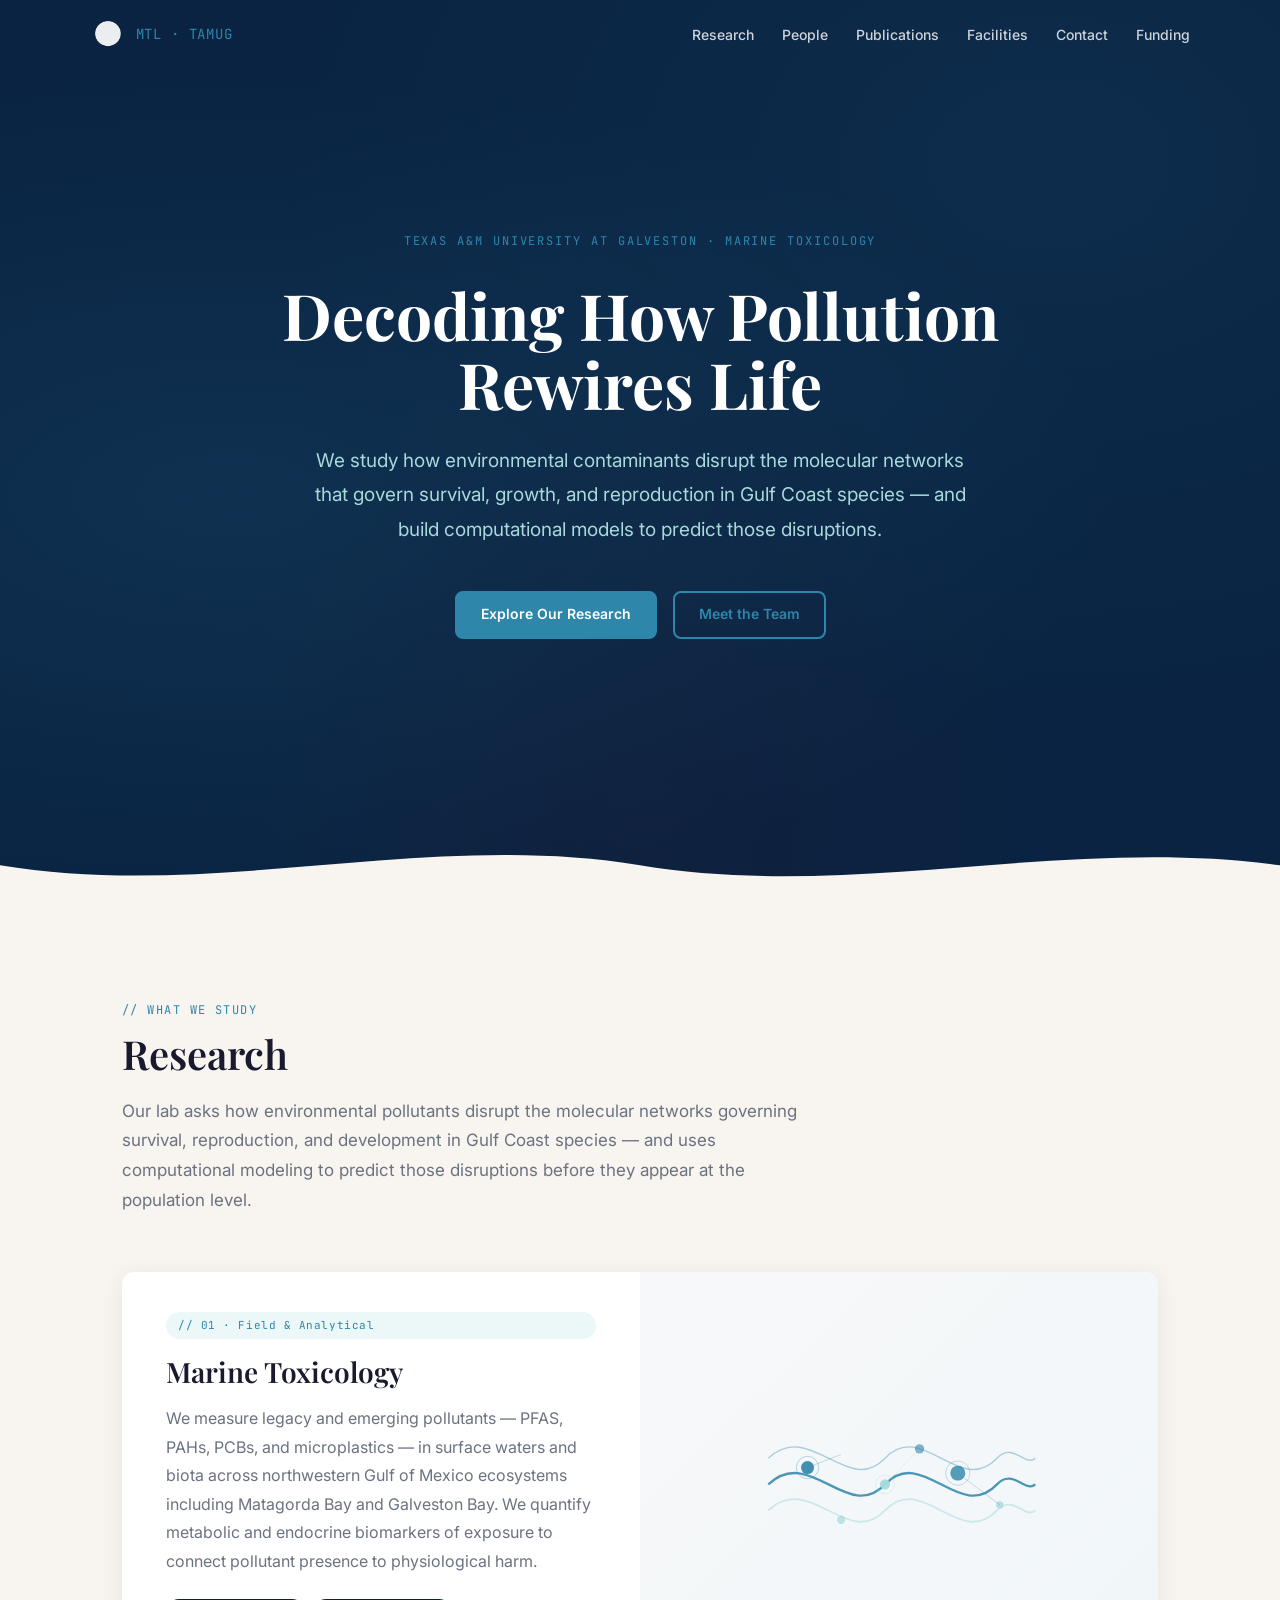
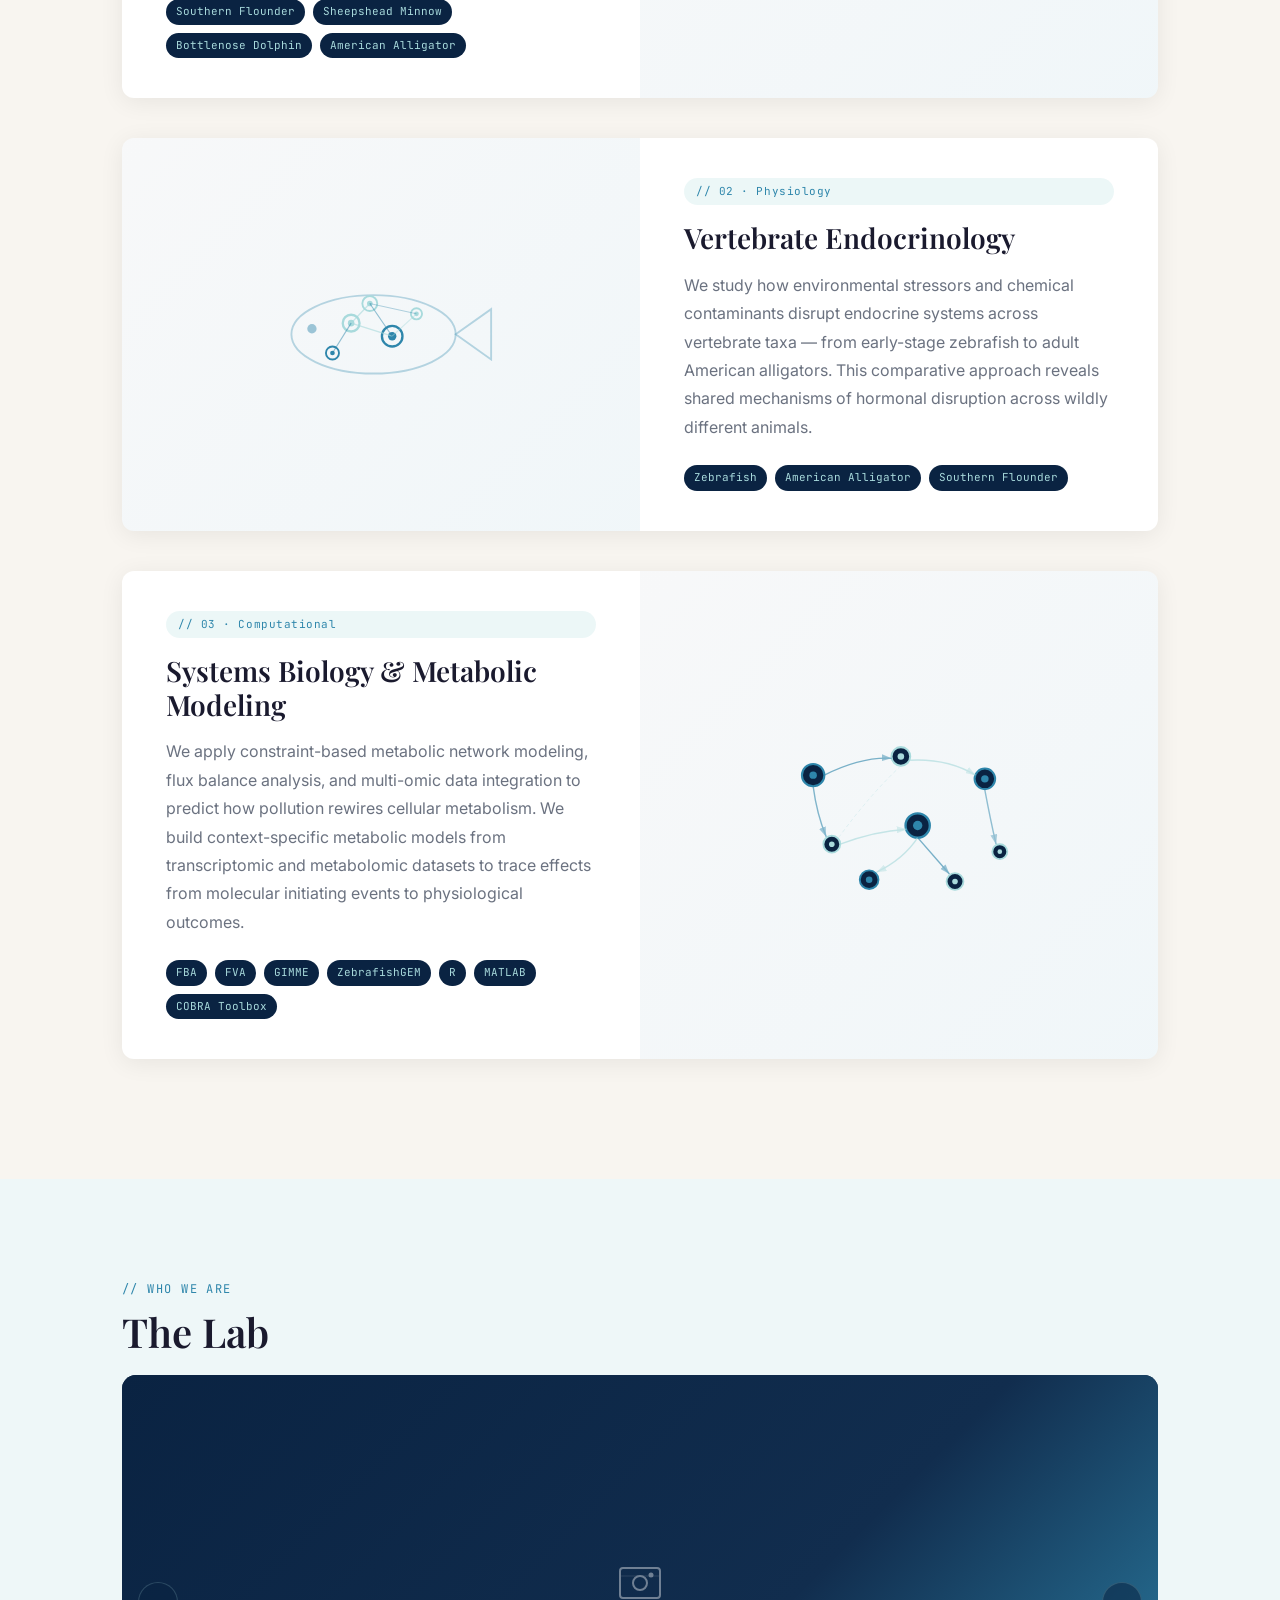
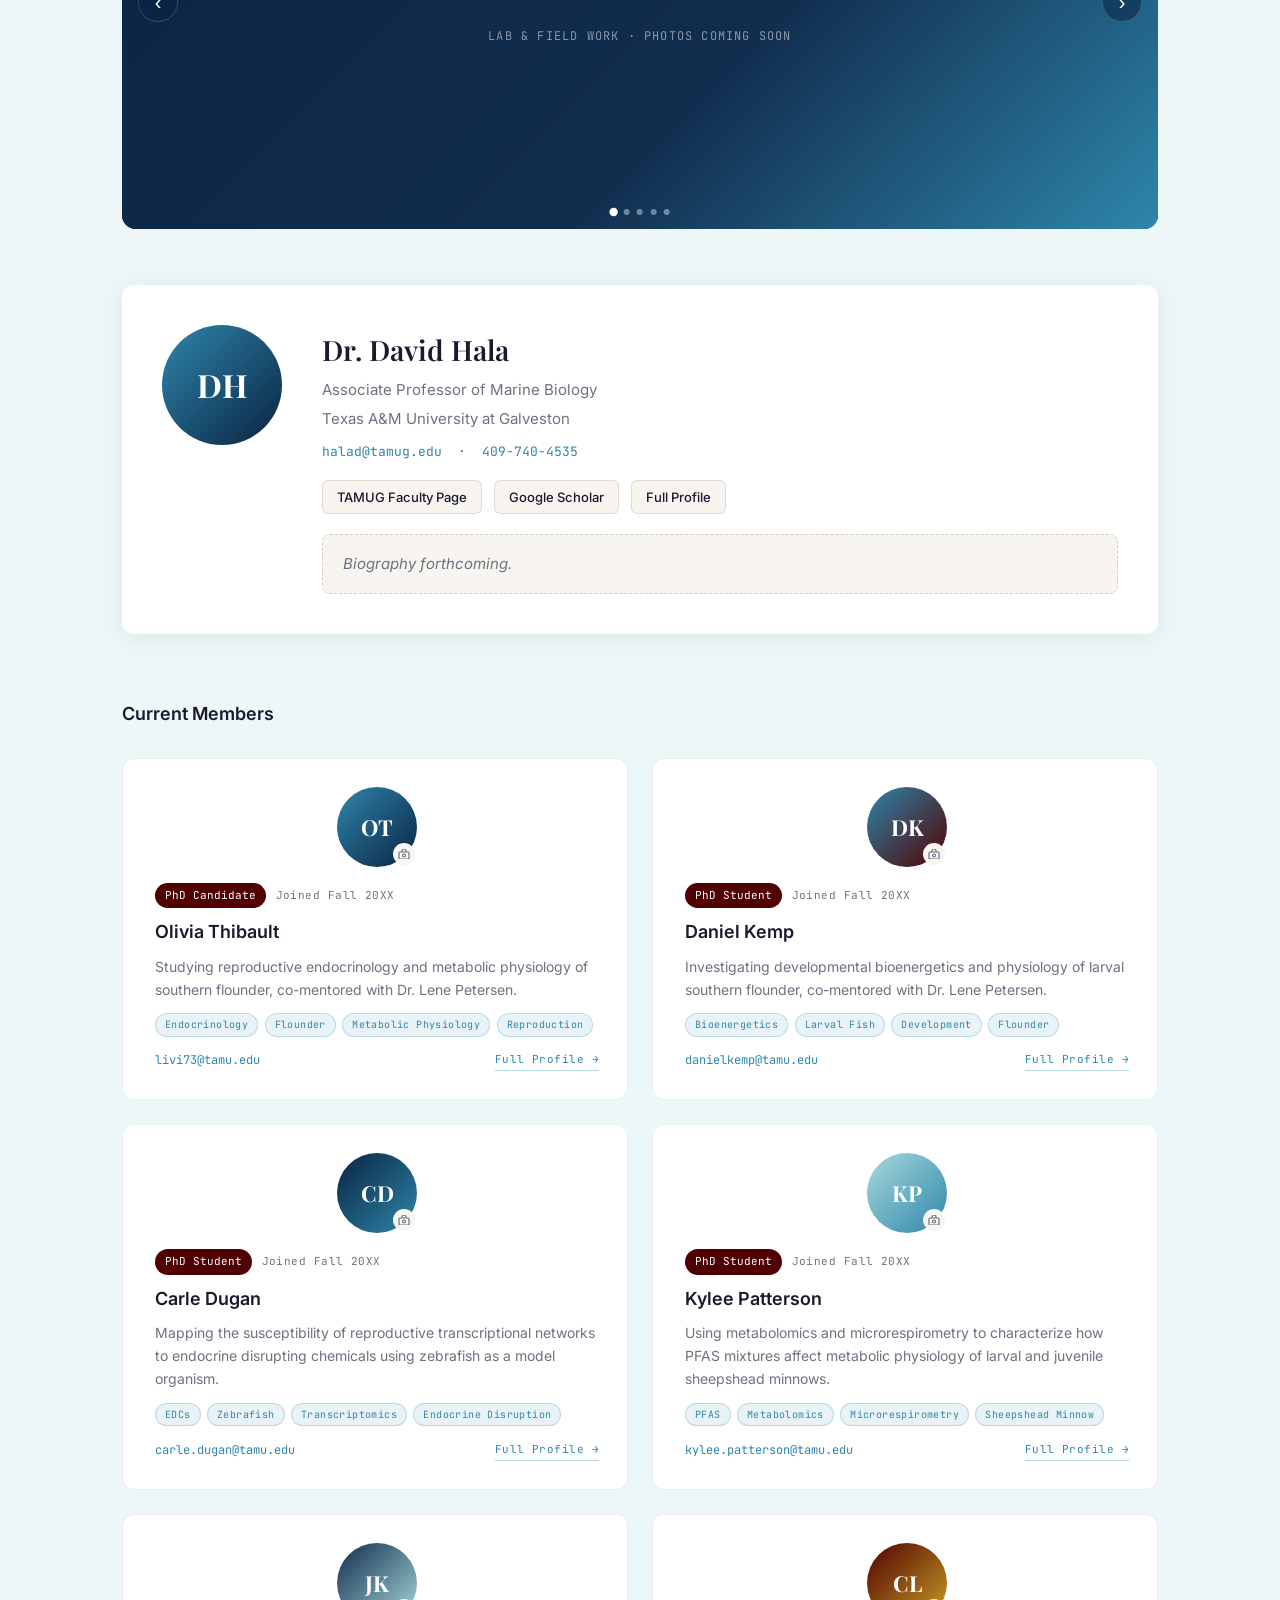
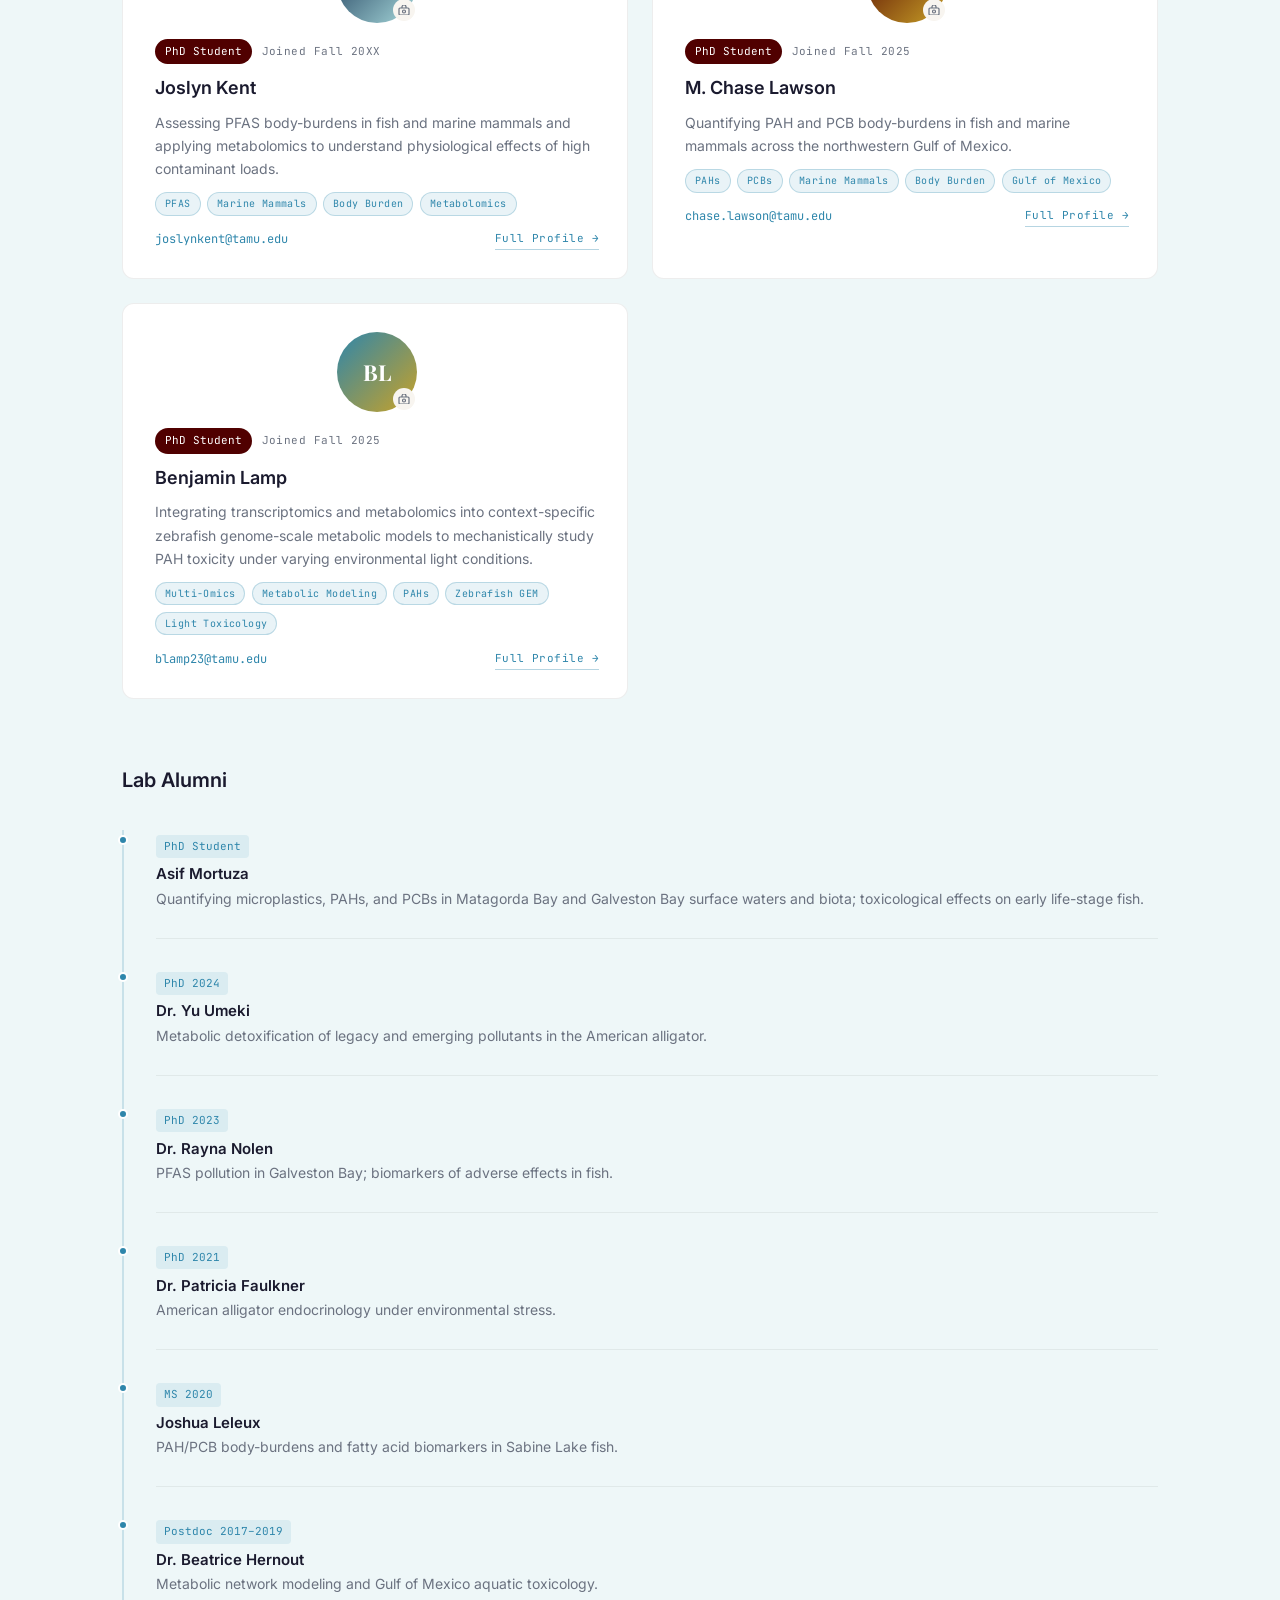
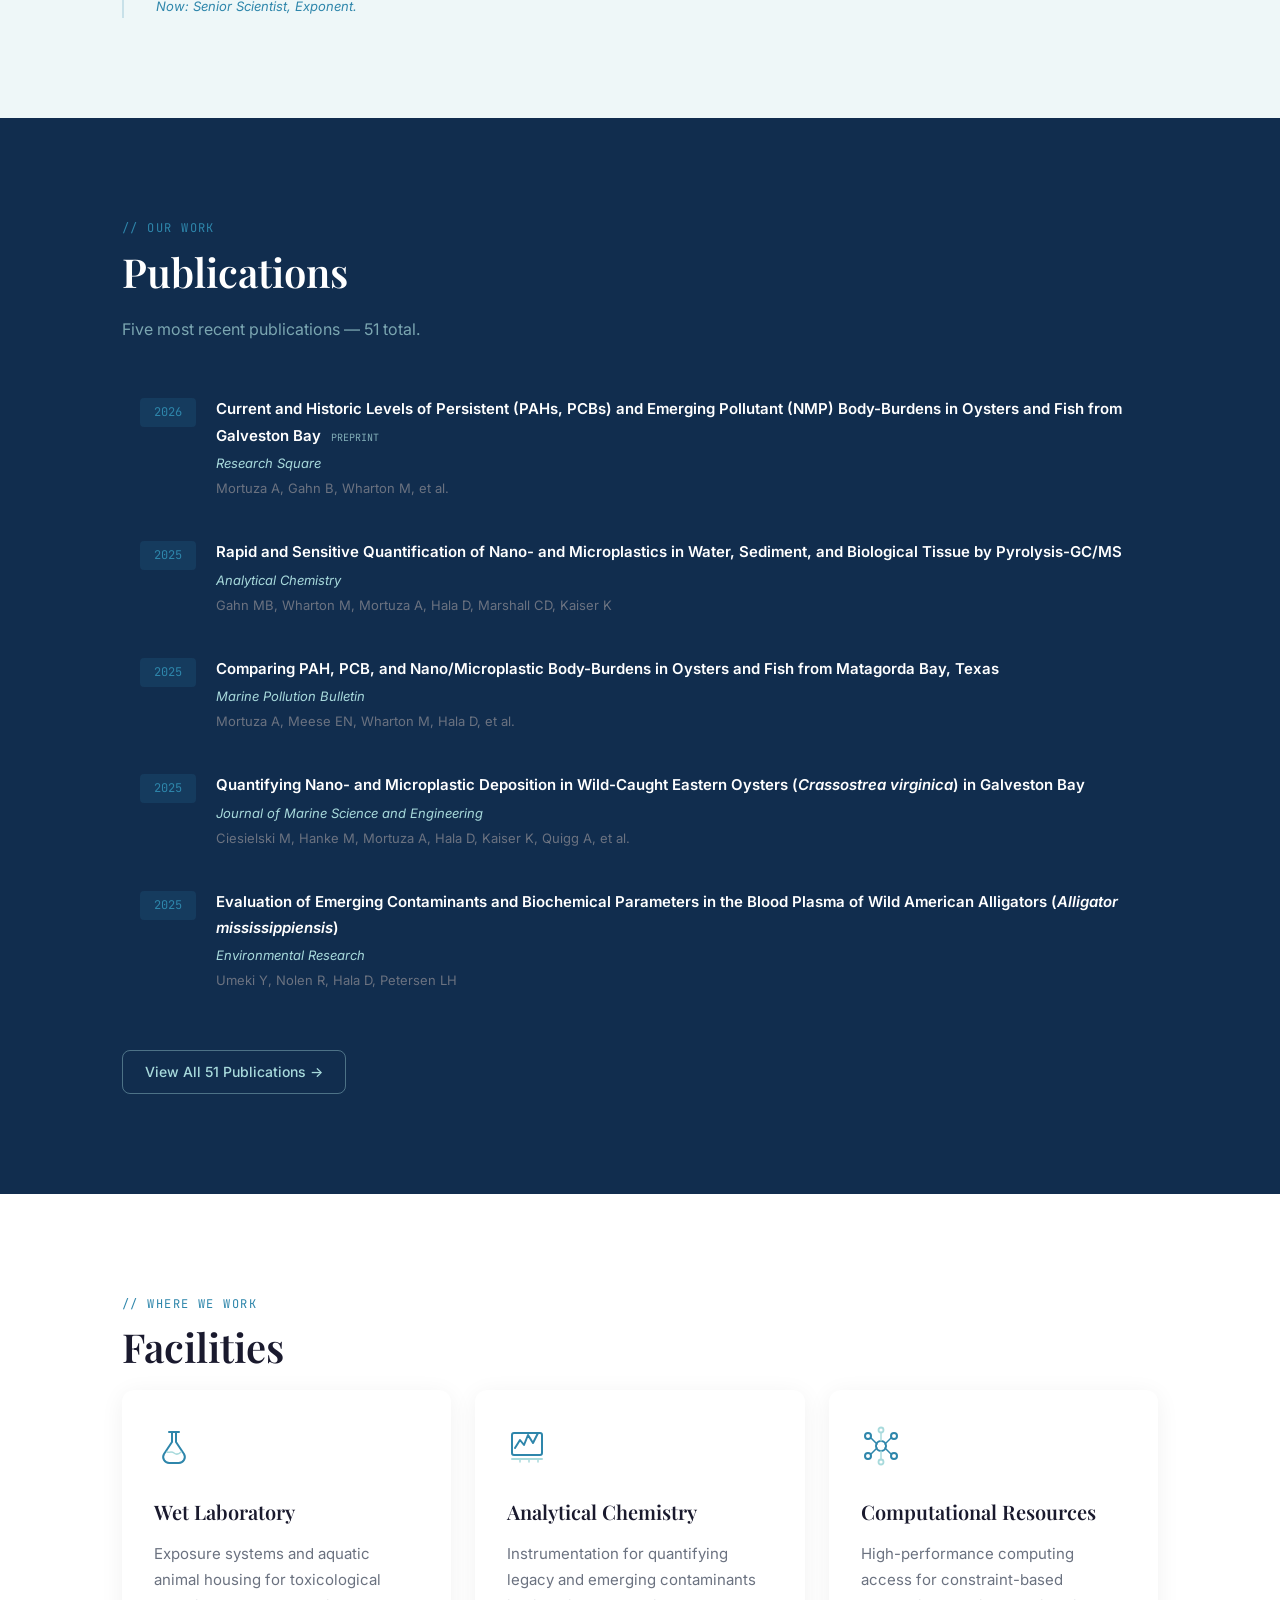
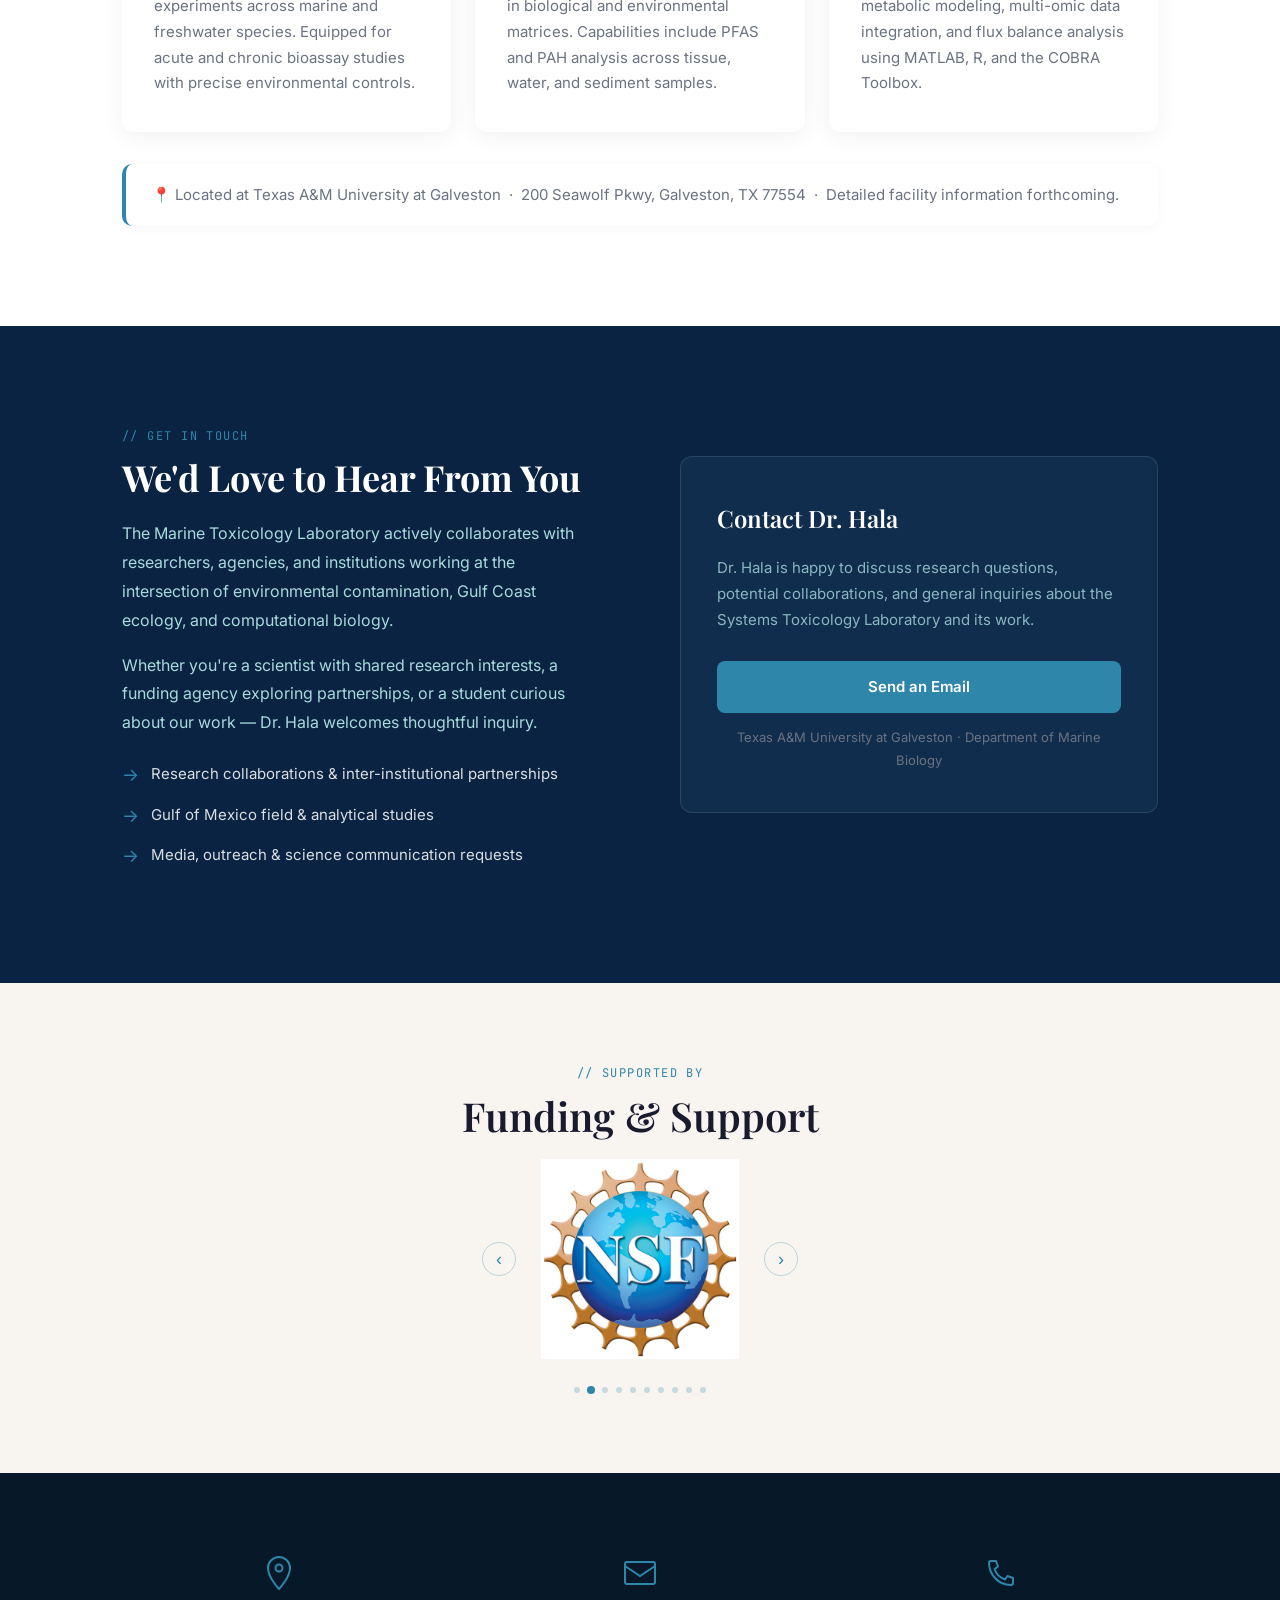
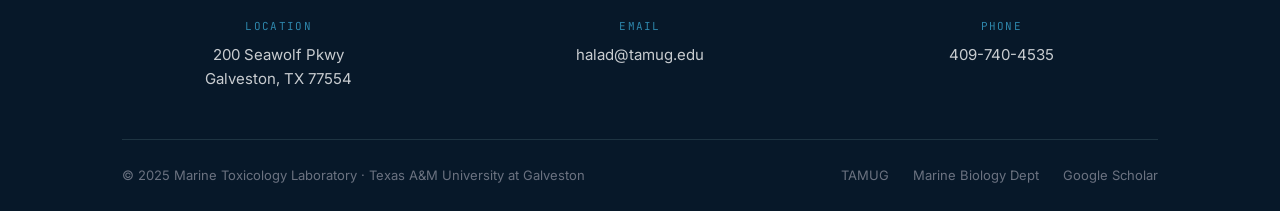
==== index.html @ f1da0ff5 "Move Chase Lawson from alumni to PhD student; add bio stub" ====
<!DOCTYPE html>
<html lang="en">
<head>
  <meta charset="UTF-8" />
  <meta name="viewport" content="width=device-width, initial-scale=1.0" />
  <title>Marine Toxicology Laboratory · TAMUG</title>
  <meta name="description" content="The Marine Toxicology Laboratory at Texas A&M University at Galveston, directed by Dr. David Hala. We study how environmental contaminants disrupt molecular networks in Gulf Coast species." />
  <link rel="preconnect" href="https://fonts.googleapis.com" />
  <link rel="preconnect" href="https://fonts.gstatic.com" crossorigin />
  <link href="https://fonts.googleapis.com/css2?family=Playfair+Display:ital,wght@0,400;0,600;0,700;1,400&family=Inter:wght@400;500;600&family=JetBrains+Mono:wght@400;500&display=swap" rel="stylesheet" />

  <link rel="stylesheet" href="styles.css" />
</head>
<body>

<a href="#main" class="skip-link">Skip to main content</a>

<!-- =============================================
     NAVIGATION
============================================= -->
<nav id="nav" role="navigation" aria-label="Main navigation">
  <div class="nav-inner">
    <a href="#hero" class="nav-logo" aria-label="Marine Toxicology Laboratory — home">
      <img src="Images/marine_tox_lab_logo.png" alt="Marine Toxicology Laboratory logo" />
      <span class="nav-logo-text">MTL · TAMUG</span>
    </a>
    <ul class="nav-links" role="list">
      <li><a href="#research">Research</a></li>
      <li><a href="#people">People</a></li>
      <li><a href="publications.html">Publications</a></li>
      <li><a href="#facilities">Facilities</a></li>
      <li><a href="#join">Contact</a></li>
      <li><a href="#sponsors">Funding</a></li>
    </ul>
    <button class="nav-hamburger" aria-label="Toggle menu" aria-expanded="false" aria-controls="navMobile">
      <span></span><span></span><span></span>
    </button>
  </div>
</nav>

<!-- Mobile overlay -->
<div id="navMobile" aria-hidden="true" role="dialog" aria-modal="true" aria-label="Navigation menu">
  <a href="#research" class="mob-link">Research</a>
  <a href="#people" class="mob-link">People</a>
  <a href="publications.html" class="mob-link">Publications</a>
  <a href="#facilities" class="mob-link">Facilities</a>
  <a href="#join" class="mob-link">Contact</a>
  <a href="#sponsors" class="mob-link">Funding</a>
</div>

<main id="main">

<!-- =============================================
     SECTION 1 — HERO
============================================= -->
<section id="hero" aria-labelledby="hero-h1">
  <div class="hero-content">
    <p class="hero-eyebrow">Texas A&amp;M University at Galveston · Marine Toxicology</p>
    <h1 class="hero-headline" id="hero-h1">
      Decoding How Pollution<br>Rewires Life
    </h1>
    <p class="hero-sub">
      We study how environmental contaminants disrupt the molecular networks
      that govern survival, growth, and reproduction in Gulf Coast species —
      and build computational models to predict those disruptions.
    </p>
    <div class="hero-ctas">
      <a href="#research" class="btn-primary">Explore Our Research</a>
      <a href="#people"   class="btn-secondary">Meet the Team</a>
    </div>
  </div>

  <!-- Wave divider -->
  <div class="wave-divider" aria-hidden="true">
    <svg viewBox="0 0 1440 82" xmlns="http://www.w3.org/2000/svg" preserveAspectRatio="none">
      <path d="M0,42 C240,82 480,2 720,42 C960,82 1200,8 1440,42 L1440,82 L0,82 Z" fill="#f8f5f0"/>
    </svg>
  </div>
</section>

<!-- =============================================
     SECTION 2 — RESEARCH
============================================= -->
<section id="research" aria-labelledby="research-h2">
  <div class="container">
    <div class="fade-up">
      <p class="section-label">// what we study</p>
      <h2 class="section-title" id="research-h2">Research</h2>
      <p class="research-intro">
        Our lab asks how environmental pollutants disrupt the molecular networks
        governing survival, reproduction, and development in Gulf Coast species —
        and uses computational modeling to predict those disruptions before they
        appear at the population level.
      </p>
    </div>

    <!-- Card 1 — Marine Toxicology -->
    <article class="research-card fade-up" aria-labelledby="card1-title">
      <div class="card-text">
        <span class="card-tag">// 01 · Field &amp; Analytical</span>
        <h3 class="card-title" id="card1-title">Marine Toxicology</h3>
        <p class="card-body">
          We measure legacy and emerging pollutants — PFAS, PAHs, PCBs, and
          microplastics — in surface waters and biota across northwestern Gulf of
          Mexico ecosystems including Matagorda Bay and Galveston Bay. We quantify
          metabolic and endocrine biomarkers of exposure to connect pollutant
          presence to physiological harm.
        </p>
        <div class="species-tags" aria-label="Study species">
          <span class="species-tag">Southern Flounder</span>
          <span class="species-tag">Sheepshead Minnow</span>
          <span class="species-tag">Bottlenose Dolphin</span>
          <span class="species-tag">American Alligator</span>
        </div>
      </div>
      <div class="card-illustration" aria-hidden="true">
        <!-- SVG: sine waves + molecule nodes -->
        <svg viewBox="0 0 300 200" xmlns="http://www.w3.org/2000/svg" width="100%" style="max-width:280px">
          <path d="M10,100 C55,58 95,142 135,100 C175,58 215,142 255,100 C272,82 286,110 296,100"
                fill="none" stroke="#2e86ab" stroke-width="2.5" opacity="0.85"/>
          <path d="M10,128 C55,86 95,170 135,128 C175,86 215,170 255,128 C272,110 286,138 296,128"
                fill="none" stroke="#a8dadc" stroke-width="2" opacity="0.5"/>
          <path d="M10,72 C55,30 95,114 135,72 C175,30 215,114 255,72 C272,54 286,82 296,72"
                fill="none" stroke="#2e86ab" stroke-width="1.5" opacity="0.38"/>
          <!-- nodes -->
          <circle cx="52" cy="82" r="7" fill="#2e86ab" opacity="0.9"/>
          <circle cx="52" cy="82" r="12" fill="none" stroke="#2e86ab" stroke-width="1" opacity="0.35"/>
          <circle cx="135" cy="100" r="5.5" fill="#a8dadc" opacity="0.95"/>
          <circle cx="135" cy="100" r="10" fill="none" stroke="#a8dadc" stroke-width="1" opacity="0.38"/>
          <circle cx="213" cy="88" r="8" fill="#2e86ab" opacity="0.8"/>
          <circle cx="213" cy="88" r="13" fill="none" stroke="#2e86ab" stroke-width="1" opacity="0.28"/>
          <circle cx="88" cy="138" r="4.5" fill="#a8dadc" opacity="0.7"/>
          <circle cx="172" cy="62" r="5"   fill="#2e86ab" opacity="0.6"/>
          <circle cx="258" cy="122" r="4"  fill="#a8dadc" opacity="0.8"/>
          <!-- bonds -->
          <line x1="52"  y1="82"  x2="88"  y2="68"  stroke="#2e86ab" stroke-width="1" opacity="0.28"/>
          <line x1="135" y1="100" x2="172" y2="62"  stroke="#a8dadc" stroke-width="1" opacity="0.28"/>
          <line x1="213" y1="88"  x2="258" y2="122" stroke="#2e86ab" stroke-width="1" opacity="0.28"/>
        </svg>
      </div>
    </article>

    <!-- Card 2 — Endocrinology (reversed) -->
    <article class="research-card reverse fade-up" aria-labelledby="card2-title">
      <div class="card-text">
        <span class="card-tag">// 02 · Physiology</span>
        <h3 class="card-title" id="card2-title">Vertebrate Endocrinology</h3>
        <p class="card-body">
          We study how environmental stressors and chemical contaminants disrupt
          endocrine systems across vertebrate taxa — from early-stage zebrafish
          to adult American alligators. This comparative approach reveals shared
          mechanisms of hormonal disruption across wildly different animals.
        </p>
        <div class="species-tags" aria-label="Study species">
          <span class="species-tag">Zebrafish</span>
          <span class="species-tag">American Alligator</span>
          <span class="species-tag">Southern Flounder</span>
        </div>
      </div>
      <div class="card-illustration" aria-hidden="true">
        <!-- SVG: fish silhouette + network -->
        <svg viewBox="0 0 300 200" xmlns="http://www.w3.org/2000/svg" width="100%" style="max-width:280px">
          <ellipse cx="142" cy="100" rx="88" ry="42" fill="none" stroke="#2e86ab" stroke-width="2" opacity="0.32"/>
          <path d="M230,100 L268,73 L268,127 Z" fill="none" stroke="#2e86ab" stroke-width="2" opacity="0.32"/>
          <circle cx="76" cy="94" r="5" fill="#2e86ab" opacity="0.45"/>
          <!-- network nodes -->
          <circle cx="118" cy="88" r="9" fill="none" stroke="#a8dadc" stroke-width="2.5"/>
          <circle cx="118" cy="88" r="3.5" fill="#a8dadc"/>
          <circle cx="162" cy="102" r="11" fill="none" stroke="#2e86ab" stroke-width="2.5"/>
          <circle cx="162" cy="102" r="4.5" fill="#2e86ab"/>
          <circle cx="138" cy="67"  r="8" fill="none" stroke="#a8dadc" stroke-width="2"/>
          <circle cx="138" cy="67"  r="3"  fill="#a8dadc"/>
          <circle cx="98"  cy="120" r="7" fill="none" stroke="#2e86ab" stroke-width="2"/>
          <circle cx="98"  cy="120" r="2.5" fill="#2e86ab"/>
          <circle cx="188" cy="78"  r="6" fill="none" stroke="#a8dadc" stroke-width="2"/>
          <circle cx="188" cy="78"  r="2.5" fill="#a8dadc"/>
          <!-- edges -->
          <line x1="118" y1="88"  x2="162" y2="102" stroke="#a8dadc" stroke-width="1.5" opacity="0.6"/>
          <line x1="118" y1="88"  x2="138" y2="67"  stroke="#a8dadc" stroke-width="1.5" opacity="0.6"/>
          <line x1="162" y1="102" x2="138" y2="67"  stroke="#2e86ab" stroke-width="1.2" opacity="0.5"/>
          <line x1="98"  y1="120" x2="118" y2="88"  stroke="#2e86ab" stroke-width="1.2" opacity="0.5"/>
          <line x1="162" y1="102" x2="188" y2="78"  stroke="#a8dadc" stroke-width="1.2" opacity="0.45"/>
          <line x1="138" y1="67"  x2="188" y2="78"  stroke="#2e86ab" stroke-width="1"   opacity="0.38"/>
        </svg>
      </div>
    </article>

    <!-- Card 3 — Systems Biology -->
    <article class="research-card fade-up" aria-labelledby="card3-title">
      <div class="card-text">
        <span class="card-tag">// 03 · Computational</span>
        <h3 class="card-title" id="card3-title">Systems Biology &amp; Metabolic Modeling</h3>
        <p class="card-body">
          We apply constraint-based metabolic network modeling, flux balance
          analysis, and multi-omic data integration to predict how pollution
          rewires cellular metabolism. We build context-specific metabolic models
          from transcriptomic and metabolomic datasets to trace effects from
          molecular initiating events to physiological outcomes.
        </p>
        <div class="species-tags" aria-label="Tools and methods">
          <span class="species-tag">FBA</span>
          <span class="species-tag">FVA</span>
          <span class="species-tag">GIMME</span>
          <span class="species-tag">ZebrafishGEM</span>
          <span class="species-tag">R</span>
          <span class="species-tag">MATLAB</span>
          <span class="species-tag">COBRA Toolbox</span>
        </div>
      </div>
      <div class="card-illustration" aria-hidden="true">
        <!-- SVG: directed metabolic network -->
        <svg viewBox="0 0 300 200" xmlns="http://www.w3.org/2000/svg" width="100%" style="max-width:280px">
          <defs>
            <marker id="arr1" markerWidth="7" markerHeight="5" refX="7" refY="2.5" orient="auto">
              <polygon points="0 0,7 2.5,0 5" fill="#2e86ab" opacity="0.75"/>
            </marker>
            <marker id="arr2" markerWidth="7" markerHeight="5" refX="7" refY="2.5" orient="auto">
              <polygon points="0 0,7 2.5,0 5" fill="#a8dadc" opacity="0.65"/>
            </marker>
          </defs>
          <!-- node definitions: cx cy r stroke-color -->
          <circle cx="58"  cy="58"  r="12" fill="#0a2342" stroke="#2e86ab"  stroke-width="2.2"/>
          <circle cx="58"  cy="58"  r="4"  fill="#2e86ab"/>
          <circle cx="152" cy="38"  r="10" fill="#0a2342" stroke="#a8dadc"  stroke-width="2.2"/>
          <circle cx="152" cy="38"  r="3.5" fill="#a8dadc"/>
          <circle cx="242" cy="62"  r="11" fill="#0a2342" stroke="#2e86ab"  stroke-width="2.2"/>
          <circle cx="242" cy="62"  r="4"  fill="#2e86ab"/>
          <circle cx="78"  cy="132" r="9"  fill="#0a2342" stroke="#a8dadc"  stroke-width="2"/>
          <circle cx="78"  cy="132" r="3"  fill="#a8dadc"/>
          <circle cx="170" cy="112" r="13" fill="#0a2342" stroke="#2e86ab"  stroke-width="2.5"/>
          <circle cx="170" cy="112" r="5"  fill="#2e86ab"/>
          <circle cx="258" cy="140" r="8"  fill="#0a2342" stroke="#a8dadc"  stroke-width="2"/>
          <circle cx="258" cy="140" r="2.5" fill="#a8dadc"/>
          <circle cx="118" cy="170" r="10" fill="#0a2342" stroke="#2e86ab"  stroke-width="2"/>
          <circle cx="118" cy="170" r="3.5" fill="#2e86ab"/>
          <circle cx="210" cy="172" r="9"  fill="#0a2342" stroke="#a8dadc"  stroke-width="2"/>
          <circle cx="210" cy="172" r="3"  fill="#a8dadc"/>
          <!-- edges -->
          <path d="M70,58 Q110,38 142,40"         fill="none" stroke="#2e86ab" stroke-width="1.5" opacity="0.62" marker-end="url(#arr1)"/>
          <path d="M162,42 Q202,40 232,58"        fill="none" stroke="#a8dadc" stroke-width="1.5" opacity="0.62" marker-end="url(#arr2)"/>
          <path d="M58,70 Q62,100 72,124"         fill="none" stroke="#2e86ab" stroke-width="1.5" opacity="0.58" marker-end="url(#arr1)"/>
          <path d="M87,132 Q124,118 158,116"      fill="none" stroke="#a8dadc" stroke-width="1.5" opacity="0.62" marker-end="url(#arr2)"/>
          <path d="M242,74 Q248,106 254,132"      fill="none" stroke="#2e86ab" stroke-width="1.5" opacity="0.5"  marker-end="url(#arr1)"/>
          <path d="M170,125 Q155,148 126,162"     fill="none" stroke="#a8dadc" stroke-width="1.5" opacity="0.62" marker-end="url(#arr2)"/>
          <path d="M170,125 Q190,148 204,164"     fill="none" stroke="#2e86ab" stroke-width="1.5" opacity="0.62" marker-end="url(#arr1)"/>
          <path d="M152,48  Q118,80 86,124"       fill="none" stroke="#a8dadc" stroke-width="1"   opacity="0.32" stroke-dasharray="4,3"/>
        </svg>
      </div>
    </article>
  </div>
</section>


<!-- =============================================
     SECTION 4 — PEOPLE
============================================= -->
<section id="people" aria-labelledby="people-h2">
  <div class="container">
    <div class="fade-up">
      <p class="section-label">// who we are</p>
      <h2 class="section-title" id="people-h2">The Lab</h2>
    </div>

    <!-- LAB PHOTO GALLERY
         To add photos: replace each .gallery-slide's inner content with
         <img src="../Images/your-photo.jpg" alt="Description" />
         Add new slides by duplicating a .gallery-slide div and a .gallery-dot span. -->
    <div class="lab-gallery fade-up" id="labGallery" aria-label="Lab photo gallery">
      <div class="gallery-track" id="galleryTrack">
        <div class="gallery-slide" style="background:linear-gradient(135deg,#0a2342 0%,#112d4e 60%,#2e86ab 100%);">
          <div class="gallery-placeholder-inner">
            <svg width="48" height="48" viewBox="0 0 48 48" fill="none" aria-hidden="true"><rect x="4" y="10" width="40" height="30" rx="3" stroke="white" stroke-width="2"/><circle cx="24" cy="25" r="7" stroke="white" stroke-width="2"/><circle cx="35" cy="17" r="2.5" fill="white"/><path d="M4 18h40" stroke="white" stroke-width="1" opacity="0.3"/></svg>
            <p>Lab &amp; Field Work · Photos Coming Soon</p>
          </div>
        </div>
        <div class="gallery-slide" style="background:linear-gradient(135deg,#112d4e 0%,#0a2342 50%,#500000 100%);">
          <div class="gallery-placeholder-inner">
            <svg width="48" height="48" viewBox="0 0 48 48" fill="none" aria-hidden="true"><rect x="4" y="10" width="40" height="30" rx="3" stroke="white" stroke-width="2"/><circle cx="24" cy="25" r="7" stroke="white" stroke-width="2"/><circle cx="35" cy="17" r="2.5" fill="white"/></svg>
            <p>Wet Lab · Photos Coming Soon</p>
          </div>
        </div>
        <div class="gallery-slide" style="background:linear-gradient(135deg,#2e86ab 0%,#0a2342 100%);">
          <div class="gallery-placeholder-inner">
            <svg width="48" height="48" viewBox="0 0 48 48" fill="none" aria-hidden="true"><rect x="4" y="10" width="40" height="30" rx="3" stroke="white" stroke-width="2"/><circle cx="24" cy="25" r="7" stroke="white" stroke-width="2"/><circle cx="35" cy="17" r="2.5" fill="white"/></svg>
            <p>Galveston Bay Fieldwork · Photos Coming Soon</p>
          </div>
        </div>
        <div class="gallery-slide" style="background:linear-gradient(135deg,#071829 0%,#2e86ab 100%);">
          <div class="gallery-placeholder-inner">
            <svg width="48" height="48" viewBox="0 0 48 48" fill="none" aria-hidden="true"><rect x="4" y="10" width="40" height="30" rx="3" stroke="white" stroke-width="2"/><circle cx="24" cy="25" r="7" stroke="white" stroke-width="2"/><circle cx="35" cy="17" r="2.5" fill="white"/></svg>
            <p>Conferences &amp; Presentations · Photos Coming Soon</p>
          </div>
        </div>
        <div class="gallery-slide" style="background:linear-gradient(135deg,#500000 0%,#0a2342 100%);">
          <div class="gallery-placeholder-inner">
            <svg width="48" height="48" viewBox="0 0 48 48" fill="none" aria-hidden="true"><rect x="4" y="10" width="40" height="30" rx="3" stroke="white" stroke-width="2"/><circle cx="24" cy="25" r="7" stroke="white" stroke-width="2"/><circle cx="35" cy="17" r="2.5" fill="white"/></svg>
            <p>TAMUG Campus · Photos Coming Soon</p>
          </div>
        </div>
      </div>
      <button class="gallery-arrow prev" id="galleryPrev" aria-label="Previous photo">&#8249;</button>
      <button class="gallery-arrow next" id="galleryNext" aria-label="Next photo">&#8250;</button>
      <div class="gallery-dots" id="galleryDots" aria-hidden="true">
        <span class="gallery-dot active" data-gallery-idx="0"></span>
        <span class="gallery-dot" data-gallery-idx="1"></span>
        <span class="gallery-dot" data-gallery-idx="2"></span>
        <span class="gallery-dot" data-gallery-idx="3"></span>
        <span class="gallery-dot" data-gallery-idx="4"></span>
      </div>
    </div>

    <!-- PI -->
    <div class="pi-card fade-up">
      <div class="avatar-lg" aria-label="Avatar placeholder for Dr. David Hala">DH</div>
      <div class="pi-info">
        <h3 class="pi-name">Dr. David Hala</h3>
        <p class="pi-role">Associate Professor of Marine Biology</p>
        <p class="pi-role">Texas A&amp;M University at Galveston</p>
        <p class="pi-contact">halad@tamug.edu &nbsp;·&nbsp; 409-740-4535</p>
        <div class="pi-links">
          <a href="#" class="btn-small">TAMUG Faculty Page</a>
          <a href="#" class="btn-small">Google Scholar</a>
          <a href="bios/david-hala.html" class="btn-small">Full Profile</a>
        </div>
        <div class="pi-bio">Biography forthcoming.</div>
      </div>
    </div>

    <!-- Current Members
         EDITING: each card has: role badge, joined date, name, one-sentence research,
         keyword pills, email, and a link to their bio page in bios/.
         Update "Joined Fall 20XX" for each person. -->
    <h3 class="members-heading fade-up">Current Members</h3>
    <div class="members-grid">

      <!-- Olivia Thibault -->
      <div class="member-card fade-up">
        <div class="avatar-sm" style="background:linear-gradient(135deg,#2e86ab,#0a2342)" aria-label="Photo coming soon for Olivia Thibault">
          OT
          <span class="cam-badge" aria-hidden="true"><svg width="12" height="10" viewBox="0 0 12 10" fill="none"><rect x="1" y="3" width="10" height="7" rx="1" stroke="#6b7280" stroke-width="1.2"/><path d="M4 3V2a2 2 0 0 1 4 0v1" stroke="#6b7280" stroke-width="1.2"/><circle cx="6" cy="6.5" r="1.5" stroke="#6b7280" stroke-width="1.2"/></svg></span>
          <span class="photo-tip">Photo coming soon</span>
        </div>
        <div class="member-meta-row">
          <span class="role-badge">PhD Candidate</span>
          <span class="member-joined">Joined Fall 20XX</span><!-- UPDATE -->
        </div>
        <div class="member-name">Olivia Thibault</div>
        <p class="member-research">Studying reproductive endocrinology and metabolic physiology of southern flounder, co-mentored with Dr. Lene Petersen.</p>
        <div class="member-keywords">
          <span class="mkw">Endocrinology</span>
          <span class="mkw">Flounder</span>
          <span class="mkw">Metabolic Physiology</span>
          <span class="mkw">Reproduction</span>
        </div>
        <div class="member-footer">
          <a href="mailto:livi73@tamu.edu" class="member-email">livi73@tamu.edu</a>
          <a href="bios/olivia-thibault.html" class="btn-bio">Full Profile →</a>
        </div>
      </div>


      <!-- Daniel Kemp -->
      <div class="member-card fade-up">
        <div class="avatar-sm" style="background:linear-gradient(135deg,#2e86ab,#500000)" aria-label="Photo coming soon for Daniel Kemp">
          DK
          <span class="cam-badge" aria-hidden="true"><svg width="12" height="10" viewBox="0 0 12 10" fill="none"><rect x="1" y="3" width="10" height="7" rx="1" stroke="#6b7280" stroke-width="1.2"/><path d="M4 3V2a2 2 0 0 1 4 0v1" stroke="#6b7280" stroke-width="1.2"/><circle cx="6" cy="6.5" r="1.5" stroke="#6b7280" stroke-width="1.2"/></svg></span>
          <span class="photo-tip">Photo coming soon</span>
        </div>
        <div class="member-meta-row">
          <span class="role-badge">PhD Student</span>
          <span class="member-joined">Joined Fall 20XX</span><!-- UPDATE -->
        </div>
        <div class="member-name">Daniel Kemp</div>
        <p class="member-research">Investigating developmental bioenergetics and physiology of larval southern flounder, co-mentored with Dr. Lene Petersen.</p>
        <div class="member-keywords">
          <span class="mkw">Bioenergetics</span>
          <span class="mkw">Larval Fish</span>
          <span class="mkw">Development</span>
          <span class="mkw">Flounder</span>
        </div>
        <div class="member-footer">
          <a href="mailto:danielkemp@tamu.edu" class="member-email">danielkemp@tamu.edu</a>
          <a href="bios/daniel-kemp.html" class="btn-bio">Full Profile →</a>
        </div>
      </div>

      <!-- Carle Dugan -->
      <div class="member-card fade-up">
        <div class="avatar-sm" style="background:linear-gradient(135deg,#0a2342,#2e86ab)" aria-label="Photo coming soon for Carle Dugan">
          CD
          <span class="cam-badge" aria-hidden="true"><svg width="12" height="10" viewBox="0 0 12 10" fill="none"><rect x="1" y="3" width="10" height="7" rx="1" stroke="#6b7280" stroke-width="1.2"/><path d="M4 3V2a2 2 0 0 1 4 0v1" stroke="#6b7280" stroke-width="1.2"/><circle cx="6" cy="6.5" r="1.5" stroke="#6b7280" stroke-width="1.2"/></svg></span>
          <span class="photo-tip">Photo coming soon</span>
        </div>
        <div class="member-meta-row">
          <span class="role-badge">PhD Student</span>
          <span class="member-joined">Joined Fall 20XX</span><!-- UPDATE -->
        </div>
        <div class="member-name">Carle Dugan</div>
        <p class="member-research">Mapping the susceptibility of reproductive transcriptional networks to endocrine disrupting chemicals using zebrafish as a model organism.</p>
        <div class="member-keywords">
          <span class="mkw">EDCs</span>
          <span class="mkw">Zebrafish</span>
          <span class="mkw">Transcriptomics</span>
          <span class="mkw">Endocrine Disruption</span>
        </div>
        <div class="member-footer">
          <a href="mailto:carle.dugan@tamu.edu" class="member-email">carle.dugan@tamu.edu</a>
          <a href="bios/carle-dugan.html" class="btn-bio">Full Profile →</a>
        </div>
      </div>

      <!-- Kylee Patterson -->
      <div class="member-card fade-up">
        <div class="avatar-sm" style="background:linear-gradient(135deg,#a8dadc,#2e86ab)" aria-label="Photo coming soon for Kylee Patterson">
          KP
          <span class="cam-badge" aria-hidden="true"><svg width="12" height="10" viewBox="0 0 12 10" fill="none"><rect x="1" y="3" width="10" height="7" rx="1" stroke="#6b7280" stroke-width="1.2"/><path d="M4 3V2a2 2 0 0 1 4 0v1" stroke="#6b7280" stroke-width="1.2"/><circle cx="6" cy="6.5" r="1.5" stroke="#6b7280" stroke-width="1.2"/></svg></span>
          <span class="photo-tip">Photo coming soon</span>
        </div>
        <div class="member-meta-row">
          <span class="role-badge">PhD Student</span>
          <span class="member-joined">Joined Fall 20XX</span><!-- UPDATE -->
        </div>
        <div class="member-name">Kylee Patterson</div>
        <p class="member-research">Using metabolomics and microrespirometry to characterize how PFAS mixtures affect metabolic physiology of larval and juvenile sheepshead minnows.</p>
        <div class="member-keywords">
          <span class="mkw">PFAS</span>
          <span class="mkw">Metabolomics</span>
          <span class="mkw">Microrespirometry</span>
          <span class="mkw">Sheepshead Minnow</span>
        </div>
        <div class="member-footer">
          <a href="mailto:kylee.patterson@tamu.edu" class="member-email">kylee.patterson@tamu.edu</a>
          <a href="bios/kylee-patterson.html" class="btn-bio">Full Profile →</a>
        </div>
      </div>

      <!-- Joslyn Kent -->
      <div class="member-card fade-up">
        <div class="avatar-sm" style="background:linear-gradient(135deg,#112d4e,#a8dadc)" aria-label="Photo coming soon for Joslyn Kent">
          JK
          <span class="cam-badge" aria-hidden="true"><svg width="12" height="10" viewBox="0 0 12 10" fill="none"><rect x="1" y="3" width="10" height="7" rx="1" stroke="#6b7280" stroke-width="1.2"/><path d="M4 3V2a2 2 0 0 1 4 0v1" stroke="#6b7280" stroke-width="1.2"/><circle cx="6" cy="6.5" r="1.5" stroke="#6b7280" stroke-width="1.2"/></svg></span>
          <span class="photo-tip">Photo coming soon</span>
        </div>
        <div class="member-meta-row">
          <span class="role-badge">PhD Student</span>
          <span class="member-joined">Joined Fall 20XX</span><!-- UPDATE -->
        </div>
        <div class="member-name">Joslyn Kent</div>
        <p class="member-research">Assessing PFAS body-burdens in fish and marine mammals and applying metabolomics to understand physiological effects of high contaminant loads.</p>
        <div class="member-keywords">
          <span class="mkw">PFAS</span>
          <span class="mkw">Marine Mammals</span>
          <span class="mkw">Body Burden</span>
          <span class="mkw">Metabolomics</span>
        </div>
        <div class="member-footer">
          <a href="mailto:joslynkent@tamu.edu" class="member-email">joslynkent@tamu.edu</a>
          <a href="bios/joslyn-kent.html" class="btn-bio">Full Profile →</a>
        </div>
      </div>

      <!-- M. Chase Lawson -->
      <div class="member-card fade-up">
        <div class="avatar-sm" style="background:linear-gradient(135deg,#500000,#c9a227)" aria-label="Photo coming soon for M. Chase Lawson">
          CL
          <span class="cam-badge" aria-hidden="true"><svg width="12" height="10" viewBox="0 0 12 10" fill="none"><rect x="1" y="3" width="10" height="7" rx="1" stroke="#6b7280" stroke-width="1.2"/><path d="M4 3V2a2 2 0 0 1 4 0v1" stroke="#6b7280" stroke-width="1.2"/><circle cx="6" cy="6.5" r="1.5" stroke="#6b7280" stroke-width="1.2"/></svg></span>
          <span class="photo-tip">Photo coming soon</span>
        </div>
        <div class="member-meta-row">
          <span class="role-badge">PhD Student</span>
          <span class="member-joined">Joined Fall 2025</span>
        </div>
        <div class="member-name">M. Chase Lawson</div>
        <p class="member-research">Quantifying PAH and PCB body-burdens in fish and marine mammals across the northwestern Gulf of Mexico.</p>
        <div class="member-keywords">
          <span class="mkw">PAHs</span>
          <span class="mkw">PCBs</span>
          <span class="mkw">Marine Mammals</span>
          <span class="mkw">Body Burden</span>
          <span class="mkw">Gulf of Mexico</span>
        </div>
        <div class="member-footer">
          <a href="mailto:chase.lawson@tamu.edu" class="member-email">chase.lawson@tamu.edu</a>
          <a href="bios/chase-lawson.html" class="btn-bio">Full Profile →</a>
        </div>
      </div>

      <!-- Benjamin Lamp -->
      <div class="member-card fade-up">
        <div class="avatar-sm" style="background:linear-gradient(135deg,#2e86ab,#c9a227)" aria-label="Photo coming soon for Benjamin Lamp">
          BL
          <span class="cam-badge" aria-hidden="true"><svg width="12" height="10" viewBox="0 0 12 10" fill="none"><rect x="1" y="3" width="10" height="7" rx="1" stroke="#6b7280" stroke-width="1.2"/><path d="M4 3V2a2 2 0 0 1 4 0v1" stroke="#6b7280" stroke-width="1.2"/><circle cx="6" cy="6.5" r="1.5" stroke="#6b7280" stroke-width="1.2"/></svg></span>
          <span class="photo-tip">Photo coming soon</span>
        </div>
        <div class="member-meta-row">
          <span class="role-badge">PhD Student</span>
          <span class="member-joined">Joined Fall 2025</span>
        </div>
        <div class="member-name">Benjamin Lamp</div>
        <p class="member-research">Integrating transcriptomics and metabolomics into context-specific zebrafish genome-scale metabolic models to mechanistically study PAH toxicity under varying environmental light conditions.</p>
        <div class="member-keywords">
          <span class="mkw">Multi-Omics</span>
          <span class="mkw">Metabolic Modeling</span>
          <span class="mkw">PAHs</span>
          <span class="mkw">Zebrafish GEM</span>
          <span class="mkw">Light Toxicology</span>
        </div>
        <div class="member-footer">
          <a href="mailto:blamp23@tamu.edu" class="member-email">blamp23@tamu.edu</a>
          <a href="bios/benjamin-lamp.html" class="btn-bio">Full Profile →</a>
        </div>
      </div>

    </div><!-- /members-grid -->

    <!-- Alumni -->
    <div class="fade-up">
      <h3 class="alumni-heading">Lab Alumni</h3>
      <ul class="alumni-list">
        <li class="alumni-item">
          <span class="alumni-year">PhD Student</span>
          <div class="alumni-name">Asif Mortuza</div>
          <div class="alumni-desc">Quantifying microplastics, PAHs, and PCBs in Matagorda Bay and Galveston Bay surface waters and biota; toxicological effects on early life-stage fish.</div>
        </li>
        <li class="alumni-item">
          <span class="alumni-year">PhD 2024</span>
          <div class="alumni-name">Dr. Yu Umeki</div>
          <div class="alumni-desc">Metabolic detoxification of legacy and emerging pollutants in the American alligator.</div>
        </li>
        <li class="alumni-item">
          <span class="alumni-year">PhD 2023</span>
          <div class="alumni-name">Dr. Rayna Nolen</div>
          <div class="alumni-desc">PFAS pollution in Galveston Bay; biomarkers of adverse effects in fish.</div>
        </li>
        <li class="alumni-item">
          <span class="alumni-year">PhD 2021</span>
          <div class="alumni-name">Dr. Patricia Faulkner</div>
          <div class="alumni-desc">American alligator endocrinology under environmental stress.</div>
        </li>
        <li class="alumni-item">
          <span class="alumni-year">MS 2020</span>
          <div class="alumni-name">Joshua Leleux</div>
          <div class="alumni-desc">PAH/PCB body-burdens and fatty acid biomarkers in Sabine Lake fish.</div>
        </li>
        <li class="alumni-item">
          <span class="alumni-year">Postdoc 2017–2019</span>
          <div class="alumni-name">Dr. Beatrice Hernout</div>
          <div class="alumni-desc">Metabolic network modeling and Gulf of Mexico aquatic toxicology.</div>
          <div class="alumni-now">Now: Senior Scientist, Exponent.</div>
        </li>
      </ul>
    </div>

  </div>
</section>

<!-- =============================================
     SECTION 5 — PUBLICATIONS
============================================= -->
<section id="publications" aria-labelledby="pubs-h2">
  <div class="container">
    <div class="fade-up">
      <p class="section-label">// our work</p>
      <h2 class="section-title" id="pubs-h2">Publications</h2>
      <p class="pub-intro">Five most recent publications — 51 total.</p>
    </div>

    <ul class="pub-list fade-up" aria-label="Recent publications">
      <li class="pub-item">
        <span class="pub-year">2026</span>
        <div>
          <a class="pub-title" href="https://doi.org/10.21203/rs.3.rs-9509872/v1" target="_blank" rel="noopener">Current and Historic Levels of Persistent (PAHs, PCBs) and Emerging Pollutant (NMP) Body-Burdens in Oysters and Fish from Galveston Bay <span style="font-family:'JetBrains Mono',monospace;font-size:10px;font-weight:400;color:var(--teal-light);opacity:0.75;margin-left:6px;">PREPRINT</span></a>
          <div class="pub-journal">Research Square</div>
          <div class="pub-authors">Mortuza A, Gahn B, Wharton M, et al.</div>
        </div>
      </li>
      <li class="pub-item">
        <span class="pub-year">2025</span>
        <div>
          <a class="pub-title" href="https://doi.org/10.1021/acs.analchem.5c05604" target="_blank" rel="noopener">Rapid and Sensitive Quantification of Nano- and Microplastics in Water, Sediment, and Biological Tissue by Pyrolysis-GC/MS</a>
          <div class="pub-journal">Analytical Chemistry</div>
          <div class="pub-authors">Gahn MB, Wharton M, Mortuza A, Hala D, Marshall CD, Kaiser K</div>
        </div>
      </li>
      <li class="pub-item">
        <span class="pub-year">2025</span>
        <div>
          <a class="pub-title" href="https://doi.org/10.1016/j.marpolbul.2025.118495" target="_blank" rel="noopener">Comparing PAH, PCB, and Nano/Microplastic Body-Burdens in Oysters and Fish from Matagorda Bay, Texas</a>
          <div class="pub-journal">Marine Pollution Bulletin</div>
          <div class="pub-authors">Mortuza A, Meese EN, Wharton M, Hala D, et al.</div>
        </div>
      </li>
      <li class="pub-item">
        <span class="pub-year">2025</span>
        <div>
          <a class="pub-title" href="https://doi.org/10.3390/jmse13112065" target="_blank" rel="noopener">Quantifying Nano- and Microplastic Deposition in Wild-Caught Eastern Oysters (<em>Crassostrea virginica</em>) in Galveston Bay</a>
          <div class="pub-journal">Journal of Marine Science and Engineering</div>
          <div class="pub-authors">Ciesielski M, Hanke M, Mortuza A, Hala D, Kaiser K, Quigg A, et al.</div>
        </div>
      </li>
      <li class="pub-item">
        <span class="pub-year">2025</span>
        <div>
          <a class="pub-title" href="https://doi.org/10.1016/j.envres.2025.123004" target="_blank" rel="noopener">Evaluation of Emerging Contaminants and Biochemical Parameters in the Blood Plasma of Wild American Alligators (<em>Alligator mississippiensis</em>)</a>
          <div class="pub-journal">Environmental Research</div>
          <div class="pub-authors">Umeki Y, Nolen R, Hala D, Petersen LH</div>
        </div>
      </li>
    </ul>

    <div class="pub-actions fade-up">
      <a href="publications.html" class="btn-outline-teal">View All 51 Publications →</a>
    </div>
  </div>
</section>

<!-- =============================================
     SECTION 6 — FACILITIES
============================================= -->
<section id="facilities" aria-labelledby="fac-h2">
  <div class="container">
    <div class="fade-up">
      <p class="section-label">// where we work</p>
      <h2 class="section-title" id="fac-h2">Facilities</h2>
    </div>

    <div class="facilities-grid fade-up">

      <div class="facility-card">
        <!-- Wet Lab icon: beaker/flask -->
        <svg class="facility-icon" viewBox="0 0 40 40" fill="none" xmlns="http://www.w3.org/2000/svg" aria-hidden="true">
          <path d="M15 6h10M18 6v10L10 28a6 6 0 0 0 5.3 9h9.4A6 6 0 0 0 30 28L22 16V6" stroke="#2e86ab" stroke-width="2" stroke-linecap="round" stroke-linejoin="round"/>
          <path d="M13 26c2 1 4.5-1 7 1s5 1 7-1" stroke="#a8dadc" stroke-width="1.5" stroke-linecap="round"/>
        </svg>
        <h3 class="facility-title">Wet Laboratory</h3>
        <p class="facility-desc">Exposure systems and aquatic animal housing for toxicological experiments across marine and freshwater species. Equipped for acute and chronic bioassay studies with precise environmental controls.</p>
      </div>

      <div class="facility-card">
        <!-- Analytical chemistry icon: chromatogram trace -->
        <svg class="facility-icon" viewBox="0 0 40 40" fill="none" xmlns="http://www.w3.org/2000/svg" aria-hidden="true">
          <rect x="5" y="7" width="30" height="22" rx="2" stroke="#2e86ab" stroke-width="2"/>
          <path d="M8 22l5-8 4 5 4-10 5 8 5-10" stroke="#2e86ab" stroke-width="2" stroke-linecap="round" stroke-linejoin="round"/>
          <line x1="5" y1="33" x2="35" y2="33" stroke="#a8dadc" stroke-width="2" stroke-linecap="round"/>
          <line x1="13" y1="33" x2="13" y2="36" stroke="#a8dadc" stroke-width="1.5" stroke-linecap="round"/>
          <line x1="22" y1="33" x2="22" y2="36" stroke="#a8dadc" stroke-width="1.5" stroke-linecap="round"/>
          <line x1="31" y1="33" x2="31" y2="36" stroke="#a8dadc" stroke-width="1.5" stroke-linecap="round"/>
        </svg>
        <h3 class="facility-title">Analytical Chemistry</h3>
        <p class="facility-desc">Instrumentation for quantifying legacy and emerging contaminants in biological and environmental matrices. Capabilities include PFAS and PAH analysis across tissue, water, and sediment samples.</p>
      </div>

      <div class="facility-card">
        <!-- Computational icon: network nodes -->
        <svg class="facility-icon" viewBox="0 0 40 40" fill="none" xmlns="http://www.w3.org/2000/svg" aria-hidden="true">
          <circle cx="20" cy="20" r="5" stroke="#2e86ab" stroke-width="2"/>
          <circle cx="7"  cy="10" r="3" stroke="#2e86ab" stroke-width="2"/>
          <circle cx="33" cy="10" r="3" stroke="#2e86ab" stroke-width="2"/>
          <circle cx="7"  cy="30" r="3" stroke="#2e86ab" stroke-width="2"/>
          <circle cx="33" cy="30" r="3" stroke="#2e86ab" stroke-width="2"/>
          <circle cx="20" cy="4"  r="2.5" stroke="#a8dadc" stroke-width="1.8"/>
          <circle cx="20" cy="36" r="2.5" stroke="#a8dadc" stroke-width="1.8"/>
          <line x1="10" y1="12" x2="16" y2="18" stroke="#2e86ab" stroke-width="1.5" stroke-linecap="round"/>
          <line x1="30" y1="12" x2="24" y2="18" stroke="#2e86ab" stroke-width="1.5" stroke-linecap="round"/>
          <line x1="10" y1="28" x2="16" y2="22" stroke="#2e86ab" stroke-width="1.5" stroke-linecap="round"/>
          <line x1="30" y1="28" x2="24" y2="22" stroke="#2e86ab" stroke-width="1.5" stroke-linecap="round"/>
          <line x1="20" y1="6.5" x2="20" y2="15" stroke="#a8dadc" stroke-width="1.5" stroke-linecap="round"/>
          <line x1="20" y1="25" x2="20" y2="33.5" stroke="#a8dadc" stroke-width="1.5" stroke-linecap="round"/>
        </svg>
        <h3 class="facility-title">Computational Resources</h3>
        <p class="facility-desc">High-performance computing access for constraint-based metabolic modeling, multi-omic data integration, and flux balance analysis using MATLAB, R, and the COBRA Toolbox.</p>
      </div>

    </div>

    <div class="location-callout fade-up">
      📍 Located at Texas A&amp;M University at Galveston &nbsp;·&nbsp; 200 Seawolf Pkwy, Galveston, TX 77554 &nbsp;·&nbsp; Detailed facility information forthcoming.
    </div>
  </div>
</section>

<!-- =============================================
     SECTION 7 — CONTACT US
============================================= -->
<section id="join" aria-labelledby="join-h2">
  <div class="container">
    <div class="fade-up">
      <p class="section-label">// get in touch</p>
    </div>
    <div class="join-grid">
      <div class="fade-up">
        <h2 class="join-heading" id="join-h2">
          We'd Love to Hear From You
        </h2>
        <p class="join-body">
          The Marine Toxicology Laboratory actively collaborates with researchers,
          agencies, and institutions working at the intersection of environmental
          contamination, Gulf Coast ecology, and computational biology.
        </p>
        <p class="join-body" style="margin-top:-0.5rem;">
          Whether you're a scientist with shared research interests, a funding agency
          exploring partnerships, or a student curious about our work — Dr. Hala
          welcomes thoughtful inquiry.
        </p>
        <ul class="join-benefits">
          <li class="join-benefit"><span class="benefit-check">→</span>Research collaborations &amp; inter-institutional partnerships</li>
          <li class="join-benefit"><span class="benefit-check">→</span>Gulf of Mexico field &amp; analytical studies</li>
          <li class="join-benefit"><span class="benefit-check">→</span>Media, outreach &amp; science communication requests</li>
        </ul>
      </div>

      <div class="fade-up">
        <div class="join-cta-card">
          <h3 class="join-cta-heading">Contact Dr. Hala</h3>
          <p class="join-cta-body">
            Dr. Hala is happy to discuss research questions, potential
            collaborations, and general inquiries about the Systems
            Toxicology Laboratory and its work.
          </p>
          <a href="mailto:halad@tamug.edu" class="btn-teal-full">Send an Email</a>
          <p class="join-cta-meta">Texas A&amp;M University at Galveston · Department of Marine Biology</p>
        </div>
      </div>
    </div>
  </div>
</section>

<!-- =============================================
     SECTION 8 — SPONSORS
     To add/remove logos: add or remove an <img> inside .sponsors-stage
     and a matching <span class="sponsor-dot"> inside .sponsor-dots.
     Keep the first <img> as class="sponsor-slide active".
============================================= -->
<section id="sponsors" aria-labelledby="sponsors-h2">
  <div class="container">
    <div class="fade-up" style="text-align:center;">
      <p class="section-label" style="justify-content:center;display:flex;">// supported by</p>
      <h2 class="section-title" id="sponsors-h2" style="color:var(--text-dark);">Funding &amp; Support</h2>
    </div>
    <div class="sponsors-carousel fade-up">
      <div class="sponsor-nav">
        <button class="sponsor-arrow" id="sponsorPrev" aria-label="Previous sponsor">&#8249;</button>
        <div class="sponsors-stage" role="img" aria-label="Rotating funding agency logos">
          <img src="Images/Sponsers/TGLO.png"                           alt="Texas General Land Office"          class="sponsor-slide active" />
          <img src="Images/Sponsers/NSF.png"                            alt="National Science Foundation"        class="sponsor-slide" />
          <img src="Images/Sponsers/USGS.png"                           alt="U.S. Geological Survey"             class="sponsor-slide" />
          <img src="Images/Sponsers/TPWD.png"                           alt="Texas Parks and Wildlife Department" class="sponsor-slide" />
          <img src="Images/Sponsers/MAF.png"                            alt="MAF"                                class="sponsor-slide" />
          <img src="Images/Sponsers/EAG.png"                            alt="EAG"                                class="sponsor-slide" />
          <img src="Images/Sponsers/USCRP.png"                          alt="USCRP"                              class="sponsor-slide" />
          <img src="Images/Sponsers/oceanus.jpg"                        alt="Oceanus"                            class="sponsor-slide" />
          <img src="Images/Sponsers/GBEP.png"                           alt="Galveston Bay Estuary Program"      class="sponsor-slide" />
          <img src="Images/Sponsers/Matagorda-Bay-Mitigation-Logo-color.png" alt="Matagorda Bay Mitigation Trust" class="sponsor-slide" />
        </div>
        <button class="sponsor-arrow" id="sponsorNext" aria-label="Next sponsor">&#8250;</button>
      </div>
      <div class="sponsor-dots" aria-hidden="true">
        <span class="sponsor-dot active"></span>
        <span class="sponsor-dot"></span>
        <span class="sponsor-dot"></span>
        <span class="sponsor-dot"></span>
        <span class="sponsor-dot"></span>
        <span class="sponsor-dot"></span>
        <span class="sponsor-dot"></span>
        <span class="sponsor-dot"></span>
        <span class="sponsor-dot"></span>
        <span class="sponsor-dot"></span>
      </div>
    </div>
  </div>
</section>

<!-- =============================================
     SECTION 9 — CONTACT / FOOTER
============================================= -->
<footer id="contact">
  <div class="container">
    <div class="contact-grid fade-up">

      <div class="contact-item">
        <div class="contact-icon" aria-hidden="true">
          <svg viewBox="0 0 40 40" fill="none" xmlns="http://www.w3.org/2000/svg" width="40" height="40">
            <path d="M20 4C13.925 4 9 8.925 9 15c0 9.5 11 21 11 21s11-11.5 11-21c0-6.075-4.925-11-11-11z" stroke="#2e86ab" stroke-width="2" stroke-linecap="round" stroke-linejoin="round"/>
            <circle cx="20" cy="15" r="3.5" stroke="#2e86ab" stroke-width="2"/>
          </svg>
        </div>
        <div class="contact-lbl">Location</div>
        <div class="contact-val">200 Seawolf Pkwy<br>Galveston, TX 77554</div>
      </div>

      <div class="contact-item">
        <div class="contact-icon" aria-hidden="true">
          <svg viewBox="0 0 40 40" fill="none" xmlns="http://www.w3.org/2000/svg" width="40" height="40">
            <rect x="5" y="9" width="30" height="22" rx="2" stroke="#2e86ab" stroke-width="2"/>
            <path d="M5 13l15 10L35 13" stroke="#2e86ab" stroke-width="2" stroke-linecap="round"/>
          </svg>
        </div>
        <div class="contact-lbl">Email</div>
        <div class="contact-val"><a href="mailto:halad@tamug.edu">halad@tamug.edu</a></div>
      </div>

      <div class="contact-item">
        <div class="contact-icon" aria-hidden="true">
          <svg viewBox="0 0 40 40" fill="none" xmlns="http://www.w3.org/2000/svg" width="40" height="40">
            <path d="M10 8h5l2 5.5-3.5 2.5a17 17 0 0 0 10.5 10.5l2.5-3.5L32 25v5a2 2 0 0 1-2 2C16 32 8 20 8 10a2 2 0 0 1 2-2z" stroke="#2e86ab" stroke-width="2" stroke-linecap="round" stroke-linejoin="round"/>
          </svg>
        </div>
        <div class="contact-lbl">Phone</div>
        <div class="contact-val"><a href="tel:+14097404535">409-740-4535</a></div>
      </div>

    </div>

    <div class="footer-bar">
      <div class="footer-copy">© 2025 Marine Toxicology Laboratory · Texas A&amp;M University at Galveston</div>
      <nav class="footer-links" aria-label="Footer links">
        <a href="#">TAMUG</a>
        <a href="#">Marine Biology Dept</a>
        <a href="#">Google Scholar</a>
      </nav>
    </div>
  </div>
</footer>

</main>

<!-- =============================================
     JAVASCRIPT
============================================= -->
<script src="script.js"></script>

</body>
</html>
---- styles.css ----
/* =============================================
   CUSTOM PROPERTIES
   To change the color scheme, edit these values.
============================================= */
:root {
  --navy:       #0a2342;   /* primary dark background */
  --navy-mid:   #112d4e;   /* card backgrounds on dark sections */
  --navy-deep:  #071829;   /* footer background */
  --teal:       #2e86ab;   /* primary accent: links, CTAs, highlights */
  --teal-light: #a8dadc;   /* secondary accent: tags, subtle text on dark */
  --maroon:     #500000;   /* Texas A&M accent — used sparingly on badges */
  --sand:       #f8f5f0;   /* warm light section background */
  --white:      #ffffff;   /* card and clean section background */
  --text-dark:  #1a1a2e;   /* body text on light backgrounds */
  --text-muted: #6b7280;   /* secondary / metadata text */
  --gold:       #c9a227;   /* award badge background */
}

/* =============================================
   RESET & BASE
============================================= */
*, *::before, *::after { box-sizing: border-box; margin: 0; padding: 0; }

html { scroll-behavior: smooth; font-size: 16px; }

body {
  font-family: 'Inter', sans-serif;
  font-weight: 400;
  line-height: 1.75;
  color: var(--text-dark);
  overflow-x: hidden;
}

img { max-width: 100%; display: block; }

/* Skip link — accessibility */
.skip-link {
  position: absolute;
  top: -200%;
  left: 1rem;
  background: var(--teal);
  color: #fff;
  padding: 0.5rem 1rem;
  border-radius: 4px;
  font-family: 'Inter', sans-serif;
  font-size: 14px;
  text-decoration: none;
  z-index: 10000;
  transition: top 0.2s ease;
}
.skip-link:focus { top: 1rem; }

/* Focus ring — visible on keyboard navigation */
:focus-visible { outline: 2px solid var(--teal); outline-offset: 3px; }

/* =============================================
   LAYOUT
============================================= */
.container { max-width: 1100px; margin: 0 auto; padding: 0 2rem; }

/* =============================================
   FADE-UP ANIMATION (triggered by JS on scroll)
============================================= */
.fade-up {
  opacity: 0;
  transform: translateY(20px);
  transition: opacity 0.6s ease-in-out, transform 0.6s ease-in-out;
}
.fade-up.visible { opacity: 1; transform: translateY(0); }

/* Disable all motion for users who prefer it */
@media (prefers-reduced-motion: reduce) {
  .fade-up { opacity: 1; transform: none; transition: none; }
  * { transition-duration: 0.01ms !important; animation-duration: 0.01ms !important; }
}

/* =============================================
   NAVIGATION
============================================= */
#nav {
  position: fixed;
  top: 0; left: 0; right: 0;
  z-index: 1000;
  padding: 1rem 2rem;
  transition: background 0.3s ease, box-shadow 0.3s ease, padding 0.3s ease;
}
#nav.scrolled {
  background: rgba(10, 35, 66, 0.93);
  backdrop-filter: blur(12px);
  -webkit-backdrop-filter: blur(12px);
  box-shadow: 0 1px 24px rgba(0,0,0,0.22);
  padding: 0.7rem 2rem;
}

.nav-inner {
  max-width: 1100px;
  margin: 0 auto;
  display: flex;
  align-items: center;
  justify-content: space-between;
  gap: 1rem;
}

.nav-logo {
  display: flex;
  align-items: center;
  gap: 0.6rem;
  text-decoration: none;
  flex-shrink: 0;
}
.nav-logo img {
  height: 36px;
  width: auto;
  filter: brightness(0) invert(1);
  opacity: 0.92;
}
.nav-logo-text {
  font-family: 'JetBrains Mono', monospace;
  font-size: 14px;
  color: var(--teal);
  letter-spacing: 0.06em;
  white-space: nowrap;
}

.nav-links {
  display: flex;
  gap: 1.75rem;
  list-style: none;
  align-items: center;
}
.nav-links a {
  font-family: 'Inter', sans-serif;
  font-size: 14px;
  font-weight: 500;
  color: rgba(255,255,255,0.8);
  text-decoration: none;
  transition: color 0.2s ease;
  position: relative;
  padding-bottom: 2px;
}
.nav-links a::after {
  content: '';
  position: absolute;
  bottom: -1px; left: 0;
  width: 0; height: 1px;
  background: var(--teal);
  transition: width 0.25s ease;
}
.nav-links a:hover { color: var(--teal-light); }
.nav-links a.active { color: var(--teal-light); }
.nav-links a.active::after,
.nav-links a:hover::after { width: 100%; }

/* Hamburger button (mobile) */
.nav-hamburger {
  display: none;
  flex-direction: column;
  gap: 5px;
  cursor: pointer;
  background: none;
  border: none;
  padding: 4px;
  flex-shrink: 0;
}
.nav-hamburger span {
  display: block;
  width: 24px; height: 2px;
  background: white;
  border-radius: 2px;
  transition: transform 0.3s ease, opacity 0.3s ease;
}
.nav-hamburger.open span:nth-child(1) { transform: translateY(7px) rotate(45deg); }
.nav-hamburger.open span:nth-child(2) { opacity: 0; }
.nav-hamburger.open span:nth-child(3) { transform: translateY(-7px) rotate(-45deg); }

/* Mobile full-screen overlay */
#navMobile {
  display: none;
  position: fixed;
  inset: 0;
  background: var(--navy);
  z-index: 999;
  flex-direction: column;
  align-items: center;
  justify-content: center;
  gap: 2.25rem;
}
#navMobile.open { display: flex; }
#navMobile a {
  font-family: 'Playfair Display', serif;
  font-size: 30px;
  color: white;
  text-decoration: none;
  transition: color 0.2s ease;
}
#navMobile a:hover { color: var(--teal-light); }

@media (max-width: 820px) {
  .nav-links { display: none; }
  .nav-hamburger { display: flex; }
}

/* =============================================
   SECTION LABELS & TITLES
============================================= */
.section-label {
  font-family: 'JetBrains Mono', monospace;
  font-size: 12px;
  color: var(--teal);
  letter-spacing: 0.12em;
  text-transform: uppercase;
  margin-bottom: 0.6rem;
}
.section-title {
  font-family: 'Playfair Display', serif;
  font-size: clamp(28px, 4vw, 40px);
  font-weight: 600;
  margin-bottom: 1.25rem;
  line-height: 1.15;
}

/* =============================================
   BUTTONS
============================================= */
.btn-primary {
  display: inline-flex;
  align-items: center;
  height: 48px;
  padding: 0 24px;
  background: var(--teal);
  color: #fff;
  font-family: 'Inter', sans-serif;
  font-size: 14px; font-weight: 600;
  text-decoration: none;
  border-radius: 8px;
  border: 2px solid var(--teal);
  transition: background 0.15s ease, transform 0.2s ease, box-shadow 0.2s ease;
  white-space: nowrap;
}
.btn-primary:hover {
  background: #3a95bc;
  box-shadow: 0 4px 18px rgba(46,134,171,0.38);
  transform: translateY(-1px);
}

.btn-secondary {
  display: inline-flex;
  align-items: center;
  height: 48px;
  padding: 0 24px;
  background: transparent;
  color: var(--teal);
  border: 2px solid var(--teal);
  font-family: 'Inter', sans-serif;
  font-size: 14px; font-weight: 600;
  text-decoration: none;
  border-radius: 8px;
  transition: background 0.15s ease, transform 0.2s ease;
  white-space: nowrap;
}
.btn-secondary:hover {
  background: rgba(46,134,171,0.12);
  transform: translateY(-1px);
}

.btn-small {
  display: inline-flex;
  align-items: center;
  height: 34px;
  padding: 0 14px;
  background: var(--sand);
  color: var(--text-dark);
  font-family: 'Inter', sans-serif;
  font-size: 13px; font-weight: 500;
  text-decoration: none;
  border-radius: 6px;
  border: 1px solid rgba(0,0,0,0.1);
  transition: background 0.2s ease, border-color 0.2s ease;
}
.btn-small:hover { background: var(--teal-light); border-color: var(--teal); }

.btn-outline-teal {
  display: inline-flex;
  align-items: center;
  height: 44px;
  padding: 0 22px;
  background: transparent;
  color: var(--teal-light);
  border: 1px solid rgba(168,218,220,0.4);
  font-family: 'Inter', sans-serif;
  font-size: 14px; font-weight: 500;
  text-decoration: none;
  border-radius: 8px;
  transition: background 0.2s ease, border-color 0.2s ease;
}
.btn-outline-teal:hover { background: rgba(46,134,171,0.15); border-color: var(--teal); }

.btn-teal-full {
  display: flex;
  align-items: center;
  justify-content: center;
  width: 100%;
  height: 52px;
  background: var(--teal);
  color: #fff;
  font-family: 'Inter', sans-serif;
  font-size: 15px; font-weight: 600;
  text-decoration: none;
  border-radius: 8px;
  transition: background 0.15s ease, transform 0.2s ease;
}
.btn-teal-full:hover { background: #3a95bc; transform: translateY(-1px); }

/* =============================================
   HERO
============================================= */
#hero {
  min-height: 100vh;
  background-color: var(--navy);
  display: flex;
  flex-direction: column;
  align-items: center;
  justify-content: center;
  text-align: center;
  padding: 130px 2rem 100px;
  position: relative;
  overflow: hidden;
}
#hero::before {
  content: '';
  position: absolute; inset: 0;
  background:
    radial-gradient(ellipse at 18% 55%, rgba(46,134,171,0.14) 0%, transparent 60%),
    radial-gradient(ellipse at 82% 18%, rgba(46,134,171,0.09) 0%, transparent 52%),
    radial-gradient(ellipse at 50% 90%, rgba(80,0,0,0.07) 0%, transparent 45%);
  pointer-events: none;
}

.hero-content {
  position: relative;
  z-index: 1;
  max-width: 860px;
}

.hero-eyebrow {
  font-family: 'JetBrains Mono', monospace;
  font-size: 12px;
  color: var(--teal);
  letter-spacing: 0.16em;
  text-transform: uppercase;
  margin-bottom: 1.75rem;
}

.hero-headline {
  font-family: 'Playfair Display', serif;
  font-size: clamp(36px, 6vw, 64px);
  font-weight: 700;
  line-height: 1.08;
  color: #fff;
  margin-bottom: 1.6rem;
}

.hero-sub {
  font-family: 'Inter', sans-serif;
  font-size: clamp(16px, 2.2vw, 19px);
  line-height: 1.8;
  color: var(--teal-light);
  max-width: 660px;
  margin: 0 auto 2.75rem;
}

.hero-ctas {
  display: flex;
  gap: 1rem;
  justify-content: center;
  flex-wrap: wrap;
  margin-bottom: 3.75rem;
}


/* Wave SVG divider at bottom of hero */
.wave-divider {
  position: absolute;
  bottom: -1px; left: 0;
  width: 100%;
  overflow: hidden;
  line-height: 0;
}
.wave-divider svg { display: block; width: 100%; }

/* =============================================
   RESEARCH
============================================= */
#research {
  background: var(--sand);
  padding: 100px 0 80px;
}
@media (max-width: 768px) { #research { padding: 60px 0; } }

#research .section-title { color: var(--text-dark); }

.research-intro {
  font-size: 17px;
  color: var(--text-muted);
  max-width: 680px;
  margin-bottom: 3.5rem;
  line-height: 1.75;
}

.research-card {
  background: var(--white);
  border-radius: 12px;
  box-shadow: 0 4px 24px rgba(0,0,0,0.07);
  overflow: hidden;
  margin-bottom: 2.5rem;
  display: grid;
  grid-template-columns: 1fr 1fr;
  transition: transform 0.2s ease, box-shadow 0.2s ease;
}
.research-card:hover { transform: translateY(-4px); box-shadow: 0 10px 40px rgba(0,0,0,0.11); }
/* .reverse flips text/illustration order on alternating cards */
.research-card.reverse { direction: rtl; }
.research-card.reverse > * { direction: ltr; }

@media (max-width: 768px) {
  .research-card { grid-template-columns: 1fr; }
  .research-card.reverse { direction: ltr; }
}

.card-text {
  padding: 2.5rem 2.75rem;
  display: flex;
  flex-direction: column;
  justify-content: center;
}
@media (max-width: 768px) { .card-text { padding: 2rem; } }

.card-tag {
  display: inline-block;
  font-family: 'JetBrains Mono', monospace;
  font-size: 11px;
  color: var(--teal);
  background: rgba(168,218,220,0.22);
  padding: 4px 12px;
  border-radius: 100px;
  margin-bottom: 1rem;
  letter-spacing: 0.05em;
}

.card-title {
  font-family: 'Playfair Display', serif;
  font-size: clamp(22px, 2.5vw, 28px);
  font-weight: 600;
  color: var(--text-dark);
  margin-bottom: 1rem;
  line-height: 1.2;
}

.card-body {
  font-size: 16px;
  color: var(--text-muted);
  line-height: 1.78;
  margin-bottom: 1.5rem;
}

/* Tags row at bottom of research cards (species / tools) */
.species-tags { display: flex; flex-wrap: wrap; gap: 0.5rem; }
.species-tag {
  font-family: 'JetBrains Mono', monospace;
  font-size: 11px;
  color: var(--teal-light);
  background: var(--navy);
  padding: 3px 10px;
  border-radius: 100px;
}

.card-illustration {
  display: flex;
  align-items: center;
  justify-content: center;
  padding: 2.5rem;
  background: linear-gradient(135deg, rgba(10,35,66,0.03), rgba(46,134,171,0.07));
  min-height: 240px;
}


/* =============================================
   PEOPLE
============================================= */
#people {
  background: #eef7f8;
  padding: 100px 0;
}
@media (max-width: 768px) { #people { padding: 60px 0; } }

#people .section-title { color: var(--text-dark); }

/* PI Card */
.pi-card {
  display: flex;
  gap: 2.5rem;
  align-items: flex-start;
  background: var(--white);
  border-radius: 12px;
  box-shadow: 0 4px 24px rgba(0,0,0,0.07);
  padding: 2.5rem;
  margin-bottom: 4rem;
  transition: transform 0.2s ease, box-shadow 0.2s ease;
}
.pi-card:hover { transform: translateY(-4px); box-shadow: 0 10px 40px rgba(0,0,0,0.11); }

@media (max-width: 600px) {
  .pi-card { flex-direction: column; align-items: center; text-align: center; }
  .pi-links { justify-content: center; }
}

/* Large circular avatar (PI) */
.avatar-lg {
  flex-shrink: 0;
  width: 120px; height: 120px;
  border-radius: 50%;
  background: linear-gradient(135deg, var(--teal), var(--navy));
  display: flex;
  align-items: center;
  justify-content: center;
  font-family: 'Playfair Display', serif;
  font-size: 32px;
  color: #fff;
  font-weight: 700;
}

.pi-info { flex: 1; }

.pi-name {
  font-family: 'Playfair Display', serif;
  font-size: 28px; font-weight: 600;
  color: var(--text-dark);
  margin-bottom: 0.2rem;
}
.pi-role {
  font-family: 'Inter', sans-serif;
  font-size: 15px;
  color: var(--text-muted);
  margin-bottom: 0.15rem;
}
.pi-contact {
  font-family: 'JetBrains Mono', monospace;
  font-size: 13px;
  color: var(--teal);
  margin: 0.6rem 0 1rem;
}
.pi-links {
  display: flex;
  gap: 0.75rem;
  flex-wrap: wrap;
  margin-bottom: 1.25rem;
}
.pi-bio {
  border: 1px dashed rgba(0,0,0,0.15);
  background: var(--sand);
  border-radius: 8px;
  padding: 1rem 1.25rem;
  font-style: italic;
  color: var(--text-muted);
  font-size: 15px;
}

/* Member grid heading */
.members-heading {
  font-family: 'Inter', sans-serif;
  font-size: 18px; font-weight: 600;
  color: var(--text-dark);
  margin-bottom: 1.75rem;
}

/* 2-column grid of member cards */
.members-grid {
  display: grid;
  grid-template-columns: repeat(2, 1fr);
  gap: 1.5rem;
  margin-bottom: 4rem;
}
@media (max-width: 700px) { .members-grid { grid-template-columns: 1fr; } }

.member-card {
  background: var(--white);
  border-radius: 12px;
  border: 1px solid rgba(0,0,0,0.07);
  padding: 1.75rem 1.75rem 1.75rem 2rem;
  transition: border-color 0.2s ease, box-shadow 0.2s ease, transform 0.2s ease;
  position: relative;
  overflow: hidden;
}
/* Teal left accent bar — appears on hover */
.member-card::before {
  content: '';
  position: absolute;
  left: 0; top: 12%; height: 76%;
  width: 3px;
  background: var(--teal);
  border-radius: 0 2px 2px 0;
  opacity: 0;
  transition: opacity 0.2s ease;
}
.member-card:hover {
  border-color: rgba(46,134,171,0.28);
  box-shadow: 0 4px 24px rgba(0,0,0,0.07);
  transform: translateY(-2px);
}
.member-card:hover::before { opacity: 1; }

/* Small circular avatar (members) */
.avatar-sm {
  width: 80px; height: 80px;
  border-radius: 50%;
  display: flex;
  align-items: center;
  justify-content: center;
  font-family: 'Playfair Display', serif;
  font-size: 22px;
  color: #fff;
  font-weight: 700;
  margin: 0 auto 1rem;
  position: relative;
  cursor: default;
  flex-shrink: 0;
}
/* Small camera icon overlay on avatar */
.avatar-sm .cam-badge {
  position: absolute;
  bottom: 2px; right: 2px;
  width: 22px; height: 22px;
  background: var(--sand);
  border-radius: 50%;
  display: flex;
  align-items: center;
  justify-content: center;
}
/* Tooltip shown on avatar hover */
.photo-tip {
  position: absolute;
  bottom: -28px;
  left: 50%;
  transform: translateX(-50%);
  font-family: 'Inter', sans-serif;
  font-size: 11px;
  color: var(--text-muted);
  white-space: nowrap;
  opacity: 0;
  pointer-events: none;
  transition: opacity 0.2s ease;
}
.avatar-sm:hover .photo-tip { opacity: 1; }

/* Role and award badges */
.role-badge {
  display: inline-block;
  font-family: 'JetBrains Mono', monospace;
  font-size: 11px;
  background: var(--maroon);
  color: #fff;
  padding: 3px 10px;
  border-radius: 100px;
  margin-bottom: 0.6rem;
}
.award-badge {
  display: inline-block;
  font-family: 'JetBrains Mono', monospace;
  font-size: 11px;
  background: var(--gold);
  color: #1a1000;
  padding: 3px 10px;
  border-radius: 100px;
  margin-left: 0.4rem;
}

.member-name {
  font-family: 'Inter', sans-serif;
  font-size: 18px; font-weight: 600;
  color: var(--text-dark);
  margin-bottom: 0.45rem;
}
.member-research {
  font-size: 14px;
  color: var(--text-muted);
  line-height: 1.65;
  margin-bottom: 0.75rem;
}
.member-email {
  font-family: 'JetBrains Mono', monospace;
  font-size: 12px;
  color: var(--teal);
  text-decoration: none;
  transition: color 0.2s ease;
}
.member-email:hover { color: var(--teal-light); }

/* Full-width member card (used for featured members, e.g. award recipients) */
.member-card-wide { grid-column: 1 / -1; }
.member-wide-inner {
  display: flex;
  gap: 1.75rem;
  align-items: flex-start;
  flex-wrap: wrap;
}

/* Badge + joined date row */
.member-meta-row {
  display: flex;
  align-items: center;
  gap: 0.6rem;
  flex-wrap: wrap;
  margin-bottom: 0.5rem;
}
.member-meta-row .role-badge { margin-bottom: 0; }
.member-joined {
  font-family: 'JetBrains Mono', monospace;
  font-size: 11px;
  color: var(--text-muted);
  letter-spacing: 0.04em;
}

/* Research keyword pills */
.member-keywords {
  display: flex;
  flex-wrap: wrap;
  gap: 0.4rem;
  margin: 0.65rem 0 0.85rem;
}
.mkw {
  font-family: 'JetBrains Mono', monospace;
  font-size: 10px;
  color: var(--teal);
  background: rgba(46,134,171,0.1);
  border: 1px solid rgba(46,134,171,0.25);
  padding: 2px 9px;
  border-radius: 100px;
  letter-spacing: 0.04em;
}

/* Member card footer: email left, bio button right */
.member-footer {
  display: flex;
  align-items: center;
  justify-content: space-between;
  gap: 0.75rem;
  flex-wrap: wrap;
  margin-top: auto;
}

/* Bio link button */
.btn-bio {
  font-family: 'JetBrains Mono', monospace;
  font-size: 11px;
  color: var(--teal);
  text-decoration: none;
  letter-spacing: 0.04em;
  border-bottom: 1px solid rgba(46,134,171,0.35);
  padding-bottom: 1px;
  transition: color 0.2s ease, border-color 0.2s ease;
  white-space: nowrap;
}
.btn-bio:hover { color: var(--navy); border-color: var(--navy); }

/* =============================================
   LAB PHOTO GALLERY (People section)
============================================= */
.lab-gallery {
  position: relative;
  border-radius: 14px;
  overflow: hidden;
  margin-bottom: 3.5rem;
  background: var(--navy);
  aspect-ratio: 16 / 7;
  min-height: 220px;
}

.gallery-track {
  display: flex;
  height: 100%;
  transition: transform 0.55s cubic-bezier(0.4, 0, 0.2, 1);
}

.gallery-slide {
  flex: 0 0 100%;
  height: 100%;
  display: flex;
  align-items: center;
  justify-content: center;
  position: relative;
  user-select: none;
}

/* Placeholder slide content */
.gallery-placeholder-inner {
  text-align: center;
  color: rgba(255,255,255,0.5);
  pointer-events: none;
}
.gallery-placeholder-inner svg { margin: 0 auto 0.75rem; opacity: 0.4; }
.gallery-placeholder-inner p {
  font-family: 'JetBrains Mono', monospace;
  font-size: 12px;
  letter-spacing: 0.1em;
  text-transform: uppercase;
}

/* Actual photo inside a slide */
.gallery-slide img {
  width: 100%;
  height: 100%;
  object-fit: cover;
  object-position: center;
  display: block;
}

/* Prev / Next arrow buttons */
.gallery-arrow {
  position: absolute;
  top: 50%;
  transform: translateY(-50%);
  z-index: 10;
  background: rgba(10,35,66,0.55);
  border: 1px solid rgba(168,218,220,0.2);
  color: #fff;
  width: 40px; height: 40px;
  border-radius: 50%;
  display: flex;
  align-items: center;
  justify-content: center;
  cursor: pointer;
  transition: background 0.2s ease;
  font-size: 20px;
  line-height: 1;
}
.gallery-arrow:hover { background: rgba(46,134,171,0.7); }
.gallery-arrow.prev { left: 1rem; }
.gallery-arrow.next { right: 1rem; }

/* Dot indicators */
.gallery-dots {
  position: absolute;
  bottom: 0.85rem;
  left: 50%;
  transform: translateX(-50%);
  display: flex;
  gap: 0.45rem;
}
.gallery-dot {
  width: 6px; height: 6px;
  border-radius: 50%;
  background: rgba(255,255,255,0.4);
  transition: background 0.3s ease, transform 0.3s ease;
  cursor: pointer;
}
.gallery-dot.active {
  background: #fff;
  transform: scale(1.4);
}

/* Alumni timeline */
.alumni-heading {
  font-family: 'Inter', sans-serif;
  font-size: 20px; font-weight: 600;
  color: var(--text-dark);
  margin-bottom: 2rem;
}
.alumni-list {
  list-style: none;
  border-left: 2px solid rgba(46,134,171,0.2);
  padding-left: 2rem;
}
.alumni-item {
  position: relative;
  margin-bottom: 1.75rem;
  padding-bottom: 1.75rem;
  border-bottom: 1px solid rgba(0,0,0,0.06);
}
.alumni-item:last-child { border-bottom: none; margin-bottom: 0; padding-bottom: 0; }
/* Dot on the timeline line */
.alumni-item::before {
  content: '';
  position: absolute;
  left: -2.38rem; top: 5px;
  width: 10px; height: 10px;
  background: var(--teal);
  border-radius: 50%;
  border: 2px solid var(--white);
}
.alumni-year {
  font-family: 'JetBrains Mono', monospace;
  font-size: 11px;
  color: var(--teal);
  background: rgba(46,134,171,0.1);
  padding: 2px 8px;
  border-radius: 4px;
  display: inline-block;
  margin-bottom: 0.2rem;
}
.alumni-name {
  font-family: 'Inter', sans-serif;
  font-size: 15px; font-weight: 600;
  color: var(--text-dark);
}
.alumni-desc {
  font-size: 14px;
  color: var(--text-muted);
  line-height: 1.6;
}
.alumni-now {
  font-size: 13px;
  color: var(--teal);
  font-style: italic;
}

/* =============================================
   PUBLICATIONS
============================================= */
#publications {
  background: var(--navy-mid);
  padding: 100px 0;
}
@media (max-width: 768px) { #publications { padding: 60px 0; } }

#publications .section-title { color: #fff; }

.pub-intro {
  font-size: 16px;
  color: rgba(168,218,220,0.7);
  margin-bottom: 2.25rem;
}

.pub-list { list-style: none; margin-bottom: 2.5rem; }

.pub-item {
  display: grid;
  grid-template-columns: 56px 1fr;
  gap: 1.25rem;
  padding: 1.1rem;
  border-radius: 8px;
  margin-bottom: 0.25rem;
  transition: background 0.2s ease;
}
.pub-item:hover { background: rgba(46,134,171,0.09); }

.pub-year {
  font-family: 'JetBrains Mono', monospace;
  font-size: 12px;
  color: var(--teal);
  background: rgba(46,134,171,0.16);
  padding: 4px 8px;
  border-radius: 4px;
  height: fit-content;
  margin-top: 2px;
  text-align: center;
}

.pub-title {
  font-family: 'Inter', sans-serif;
  font-size: 15px; font-weight: 600;
  color: #fff;
  margin-bottom: 0.2rem;
  transition: color 0.2s ease;
  text-decoration: none;
  display: block;
}
.pub-title:hover { color: var(--teal-light); text-decoration: underline; }

.pub-journal {
  font-size: 13px;
  color: var(--teal-light);
  font-style: italic;
  margin-bottom: 0.15rem;
}
.pub-authors {
  font-size: 13px;
  color: var(--text-muted);
}

.pub-actions { display: flex; gap: 1rem; flex-wrap: wrap; }

/* =============================================
   FACILITIES
============================================= */
#facilities {
  background: var(--white);
  padding: 100px 0;
}
@media (max-width: 768px) { #facilities { padding: 60px 0; } }

#facilities .section-title { color: var(--text-dark); }

.facilities-grid {
  display: grid;
  grid-template-columns: repeat(3, 1fr);
  gap: 1.5rem;
  margin-bottom: 2rem;
}
@media (max-width: 860px) { .facilities-grid { grid-template-columns: 1fr; } }

.facility-card {
  background: var(--white);
  border-radius: 12px;
  padding: 2.25rem 2rem;
  box-shadow: 0 4px 24px rgba(0,0,0,0.06);
  transition: transform 0.2s ease, box-shadow 0.2s ease;
}
.facility-card:hover { transform: translateY(-4px); box-shadow: 0 10px 36px rgba(0,0,0,0.1); }

.facility-icon { width: 40px; height: 40px; margin-bottom: 1.25rem; }

.facility-title {
  font-family: 'Playfair Display', serif;
  font-size: 20px; font-weight: 600;
  color: var(--text-dark);
  margin-bottom: 0.75rem;
}
.facility-desc {
  font-size: 15px;
  color: var(--text-muted);
  line-height: 1.72;
}

.location-callout {
  background: var(--white);
  border-radius: 10px;
  padding: 1.1rem 1.6rem;
  border-left: 4px solid var(--teal);
  font-size: 15px;
  color: var(--text-muted);
  box-shadow: 0 2px 12px rgba(0,0,0,0.04);
}

/* =============================================
   JOIN US
============================================= */
#join {
  background: var(--navy);
  padding: 100px 0;
}
@media (max-width: 768px) { #join { padding: 60px 0; } }

.join-grid {
  display: grid;
  grid-template-columns: 1fr 1fr;
  gap: 5rem;
  align-items: start;
}
@media (max-width: 780px) { .join-grid { grid-template-columns: 1fr; gap: 2.5rem; } }

.join-heading {
  font-family: 'Playfair Display', serif;
  font-size: clamp(24px, 3vw, 36px);
  font-weight: 700;
  color: #fff;
  line-height: 1.2;
  margin-bottom: 1.25rem;
}
.join-body {
  font-size: 16px;
  color: var(--teal-light);
  line-height: 1.8;
  margin-bottom: 1.5rem;
}

.join-benefits { list-style: none; }
.join-benefit {
  display: flex;
  align-items: flex-start;
  gap: 0.75rem;
  font-size: 15px;
  color: rgba(255,255,255,0.85);
  margin-bottom: 0.85rem;
}
.benefit-check { color: var(--teal); font-size: 18px; line-height: 1.5; flex-shrink: 0; }

.join-cta-card {
  background: var(--navy-mid);
  border-radius: 12px;
  padding: 2.5rem 2.25rem;
  border: 1px solid rgba(168,218,220,0.14);
}
.join-cta-heading {
  font-family: 'Playfair Display', serif;
  font-size: 24px; font-weight: 600;
  color: #fff;
  margin-bottom: 1rem;
}
.join-cta-body {
  font-size: 15px;
  color: rgba(168,218,220,0.8);
  line-height: 1.72;
  margin-bottom: 1.75rem;
}
.join-cta-meta {
  font-size: 13px;
  color: var(--text-muted);
  text-align: center;
  margin-top: 0.85rem;
}

/* =============================================
   SPONSORS / FUNDING
============================================= */
#sponsors {
  background: var(--sand);
  padding: 80px 0;
}

.sponsors-carousel {
  display: flex;
  flex-direction: column;
  align-items: center;
  gap: 1.75rem;
}

/* Fixed square stage — images sit on top of each other */
.sponsors-stage {
  position: relative;
  width: 200px;
  height: 200px;
}

/* Each logo: fills the square, no cropping */
.sponsor-slide {
  position: absolute;
  inset: 0;
  width: 100%;
  height: 100%;
  object-fit: contain;
  object-position: center;
  opacity: 0;
  transition: opacity 0.6s ease-in-out;
}
.sponsor-slide.active {
  opacity: 1;
}

/* Prev / Next buttons for sponsor carousel */
.sponsor-nav {
  display: flex;
  align-items: center;
  gap: 1.5rem;
}
.sponsor-arrow {
  background: none;
  border: 1px solid rgba(46,134,171,0.3);
  color: var(--teal);
  width: 34px; height: 34px;
  border-radius: 50%;
  display: flex;
  align-items: center;
  justify-content: center;
  cursor: pointer;
  font-size: 18px;
  line-height: 1;
  transition: background 0.2s ease, border-color 0.2s ease;
}
.sponsor-arrow:hover { background: rgba(46,134,171,0.1); border-color: var(--teal); }

/* Progress dots */
.sponsor-dots {
  display: flex;
  gap: 0.5rem;
  align-items: center;
}
.sponsor-dot {
  width: 6px;
  height: 6px;
  border-radius: 50%;
  background: rgba(46,134,171,0.25);
  transition: background 0.3s ease, transform 0.3s ease;
}
.sponsor-dot.active {
  background: var(--teal);
  transform: scale(1.35);
}

/* =============================================
   CONTACT / FOOTER
============================================= */
#contact {
  background: var(--navy-deep);
  padding: 80px 0 0;
}

.contact-grid {
  display: grid;
  grid-template-columns: repeat(3, 1fr);
  gap: 3rem;
  padding-bottom: 3rem;
  border-bottom: 1px solid rgba(168,218,220,0.14);
}
@media (max-width: 680px) { .contact-grid { grid-template-columns: 1fr; gap: 2.25rem; } }

.contact-item { text-align: center; }
.contact-icon { margin: 0 auto 1rem; }
.contact-lbl {
  font-family: 'JetBrains Mono', monospace;
  font-size: 11px;
  color: var(--teal);
  letter-spacing: 0.12em;
  text-transform: uppercase;
  margin-bottom: 0.4rem;
}
.contact-val {
  font-size: 15px;
  color: rgba(255,255,255,0.78);
  line-height: 1.6;
}
.contact-val a {
  color: rgba(255,255,255,0.78);
  text-decoration: none;
  transition: color 0.2s ease;
}
.contact-val a:hover { color: var(--teal-light); }

.footer-bar {
  padding: 1.5rem 0;
  display: flex;
  align-items: center;
  justify-content: space-between;
  flex-wrap: wrap;
  gap: 0.75rem;
}
.footer-copy {
  font-size: 13px;
  color: var(--text-muted);
}
.footer-links { display: flex; gap: 1.5rem; }
.footer-links a {
  font-size: 13px;
  color: var(--text-muted);
  text-decoration: none;
  transition: color 0.2s ease;
}
.footer-links a:hover { color: var(--teal); }

/* =============================================
   BIO PAGES (bios/*.html)
============================================= */
.bio-back {
  display: inline-flex;
  align-items: center;
  gap: 0.4rem;
  font-family: 'JetBrains Mono', monospace;
  font-size: 12px;
  color: var(--teal-light);
  text-decoration: none;
  letter-spacing: 0.06em;
  margin-bottom: 2.5rem;
  transition: color 0.2s ease;
}
.bio-back:hover { color: #fff; }

.bio-hero {
  background: var(--navy);
  padding: 120px 0 70px;
  position: relative;
}
.bio-hero::before {
  content: '';
  position: absolute; inset: 0;
  background: radial-gradient(ellipse at 20% 60%, rgba(46,134,171,0.15) 0%, transparent 60%);
  pointer-events: none;
}
.bio-hero-inner {
  position: relative;
  z-index: 1;
  display: flex;
  gap: 2.5rem;
  align-items: flex-start;
  flex-wrap: wrap;
}
.bio-avatar {
  width: 110px; height: 110px;
  border-radius: 50%;
  display: flex;
  align-items: center;
  justify-content: center;
  font-family: 'Playfair Display', serif;
  font-size: 30px;
  color: #fff;
  font-weight: 700;
  flex-shrink: 0;
}
.bio-hero-text { flex: 1; min-width: 240px; }
.bio-name {
  font-family: 'Playfair Display', serif;
  font-size: clamp(26px, 4vw, 40px);
  font-weight: 700;
  color: #fff;
  margin-bottom: 0.3rem;
  line-height: 1.1;
}
.bio-role {
  font-family: 'Inter', sans-serif;
  font-size: 15px;
  color: var(--teal-light);
  margin-bottom: 0.25rem;
}
.bio-meta-row {
  display: flex;
  align-items: center;
  gap: 0.6rem;
  flex-wrap: wrap;
  margin: 0.85rem 0 1.25rem;
}
.bio-joined {
  font-family: 'JetBrains Mono', monospace;
  font-size: 11px;
  color: rgba(168,218,220,0.7);
}
.bio-keywords { display: flex; flex-wrap: wrap; gap: 0.5rem; }
.bio-kw {
  font-family: 'JetBrains Mono', monospace;
  font-size: 11px;
  color: var(--teal);
  background: rgba(46,134,171,0.18);
  border: 1px solid rgba(46,134,171,0.3);
  padding: 3px 11px;
  border-radius: 100px;
}

.bio-body {
  background: var(--sand);
  padding: 70px 0 90px;
}
.bio-section-title {
  font-family: 'Playfair Display', serif;
  font-size: 22px; font-weight: 600;
  color: var(--text-dark);
  margin-bottom: 1rem;
  margin-top: 2.5rem;
}
.bio-section-title:first-child { margin-top: 0; }
.bio-p {
  font-family: 'Inter', sans-serif;
  font-size: 16px;
  color: var(--text-muted);
  line-height: 1.8;
  margin-bottom: 1.1rem;
  max-width: 720px;
}
.bio-email-line {
  margin-top: 2rem;
  font-family: 'JetBrains Mono', monospace;
  font-size: 13px;
}
.bio-email-line a {
  color: var(--teal);
  text-decoration: none;
}
.bio-email-line a:hover { color: var(--navy); }

/* =============================================
   PUBLICATIONS PAGE (publications.html)
============================================= */
.pubs-hero-text { position: relative; z-index: 1; }
.pubs-count {
  font-family: 'JetBrains Mono', monospace;
  font-size: 12px;
  color: rgba(168,218,220,0.6);
  margin-top: 0.75rem;
}
.pubs-scholar-btn {
  display: inline-flex;
  align-items: center;
  gap: 0.4rem;
  margin-top: 1.5rem;
  font-family: 'JetBrains Mono', monospace;
  font-size: 12px;
  color: var(--teal);
  border: 1px solid rgba(46,134,171,0.4);
  padding: 9px 20px;
  border-radius: 6px;
  text-decoration: none;
  transition: background 0.2s ease, border-color 0.2s ease;
}
.pubs-scholar-btn:hover { background: rgba(46,134,171,0.12); border-color: var(--teal); }

.pub-year-section { margin-bottom: 0.5rem; }
.pub-year-section:not(:first-child) {
  padding-top: 2.5rem;
  border-top: 1px solid rgba(0,0,0,0.07);
}
.pub-year-label {
  font-family: 'JetBrains Mono', monospace;
  font-size: 12px;
  font-weight: 500;
  color: var(--teal);
  background: rgba(46,134,171,0.1);
  border: 1px solid rgba(46,134,171,0.2);
  display: inline-block;
  padding: 4px 14px;
  border-radius: 100px;
  margin-bottom: 1rem;
  letter-spacing: 0.08em;
}
.pub-list-full { list-style: none; }
.pub-list-item {
  padding: 0.95rem 0;
  border-bottom: 1px solid rgba(0,0,0,0.055);
  display: flex;
  gap: 1rem;
  align-items: flex-start;
}
.pub-list-item:last-child { border-bottom: none; }
.pub-entry-text {
  font-family: 'Inter', sans-serif;
  font-size: 14px;
  line-height: 1.75;
  color: var(--text-muted);
  flex: 1;
}
.pub-entry-title {
  color: var(--text-dark);
  font-weight: 600;
  text-decoration: none;
  transition: color 0.2s ease;
}
.pub-entry-title:hover { color: var(--teal); text-decoration: underline; }
a.pub-entry-title-plain {
  color: var(--text-dark);
  font-weight: 600;
  text-decoration: none;
  cursor: default;
}
.pub-entry-venue { font-style: italic; color: var(--teal); }
.pub-badge-preprint {
  font-family: 'JetBrains Mono', monospace;
  font-size: 10px;
  color: #b07d10;
  background: rgba(201,162,39,0.12);
  border: 1px solid rgba(201,162,39,0.35);
  padding: 3px 8px;
  border-radius: 4px;
  white-space: nowrap;
  flex-shrink: 0;
  margin-top: 3px;
}
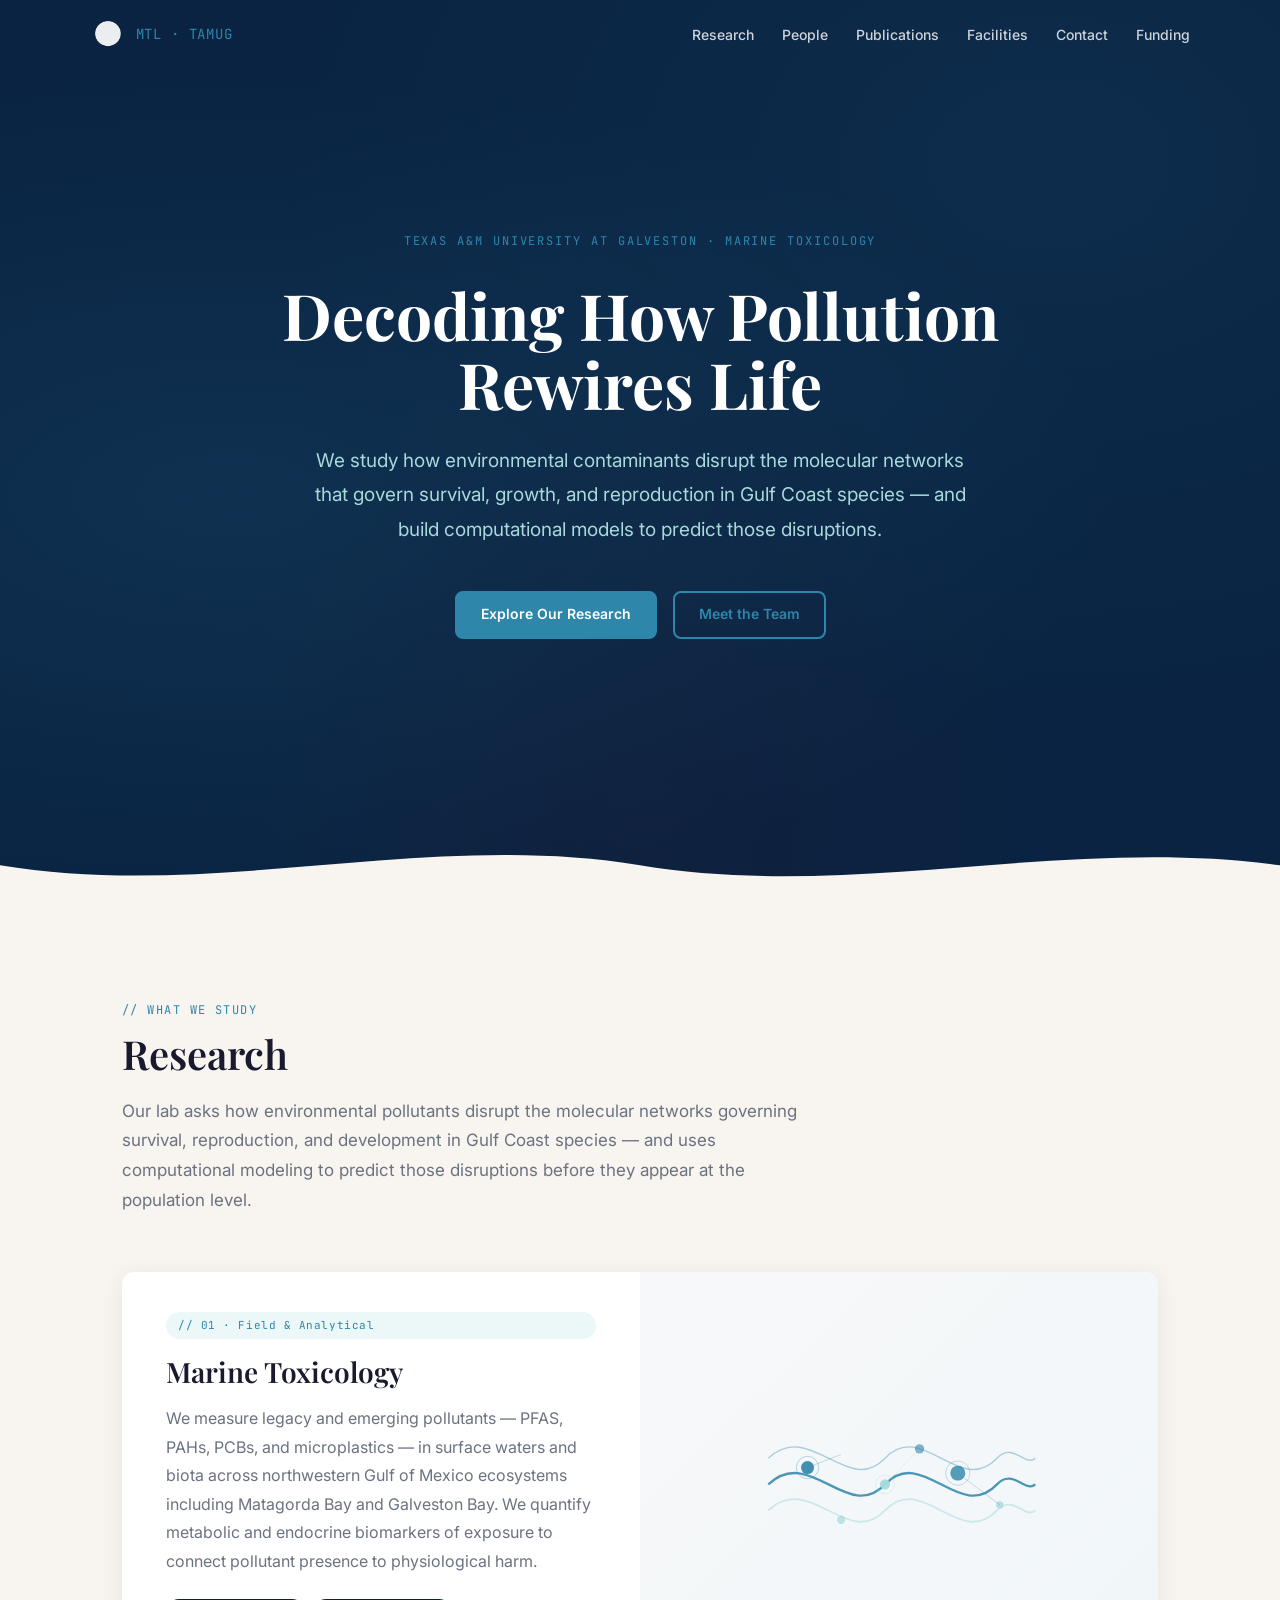
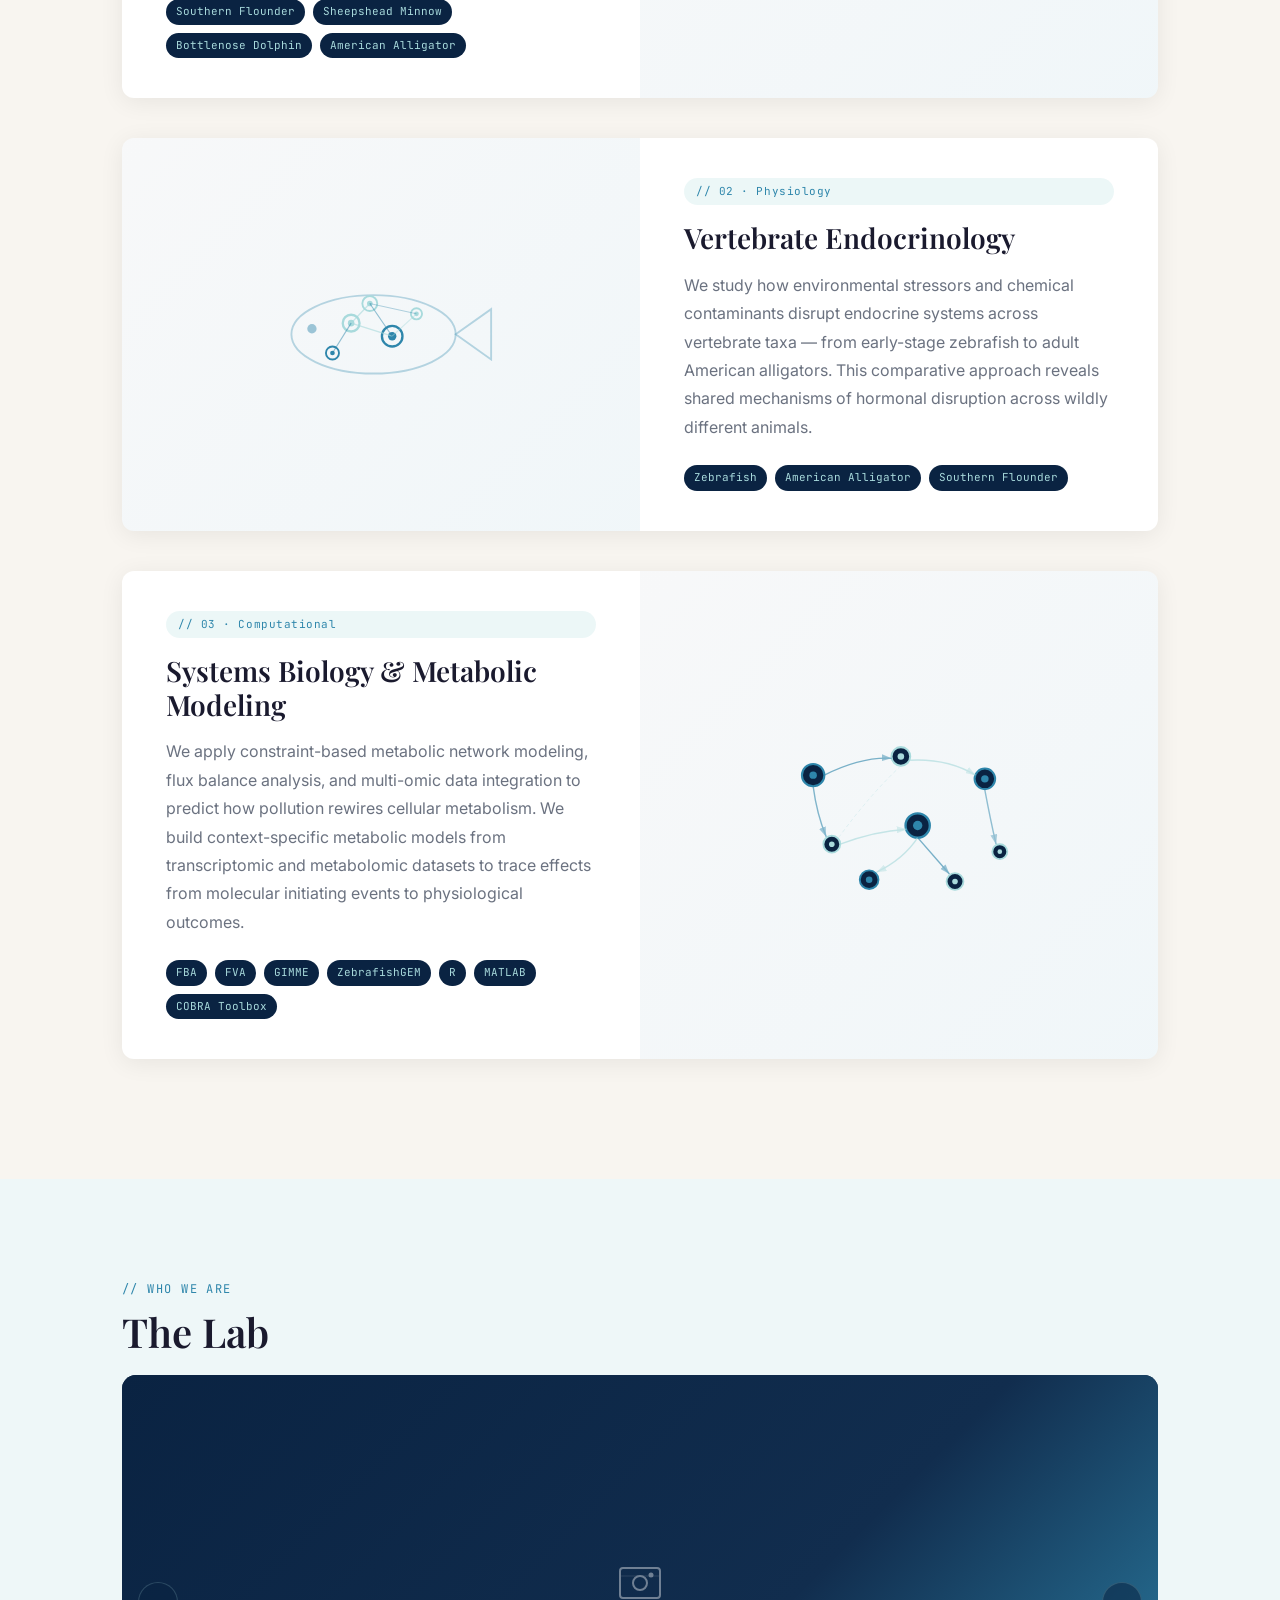
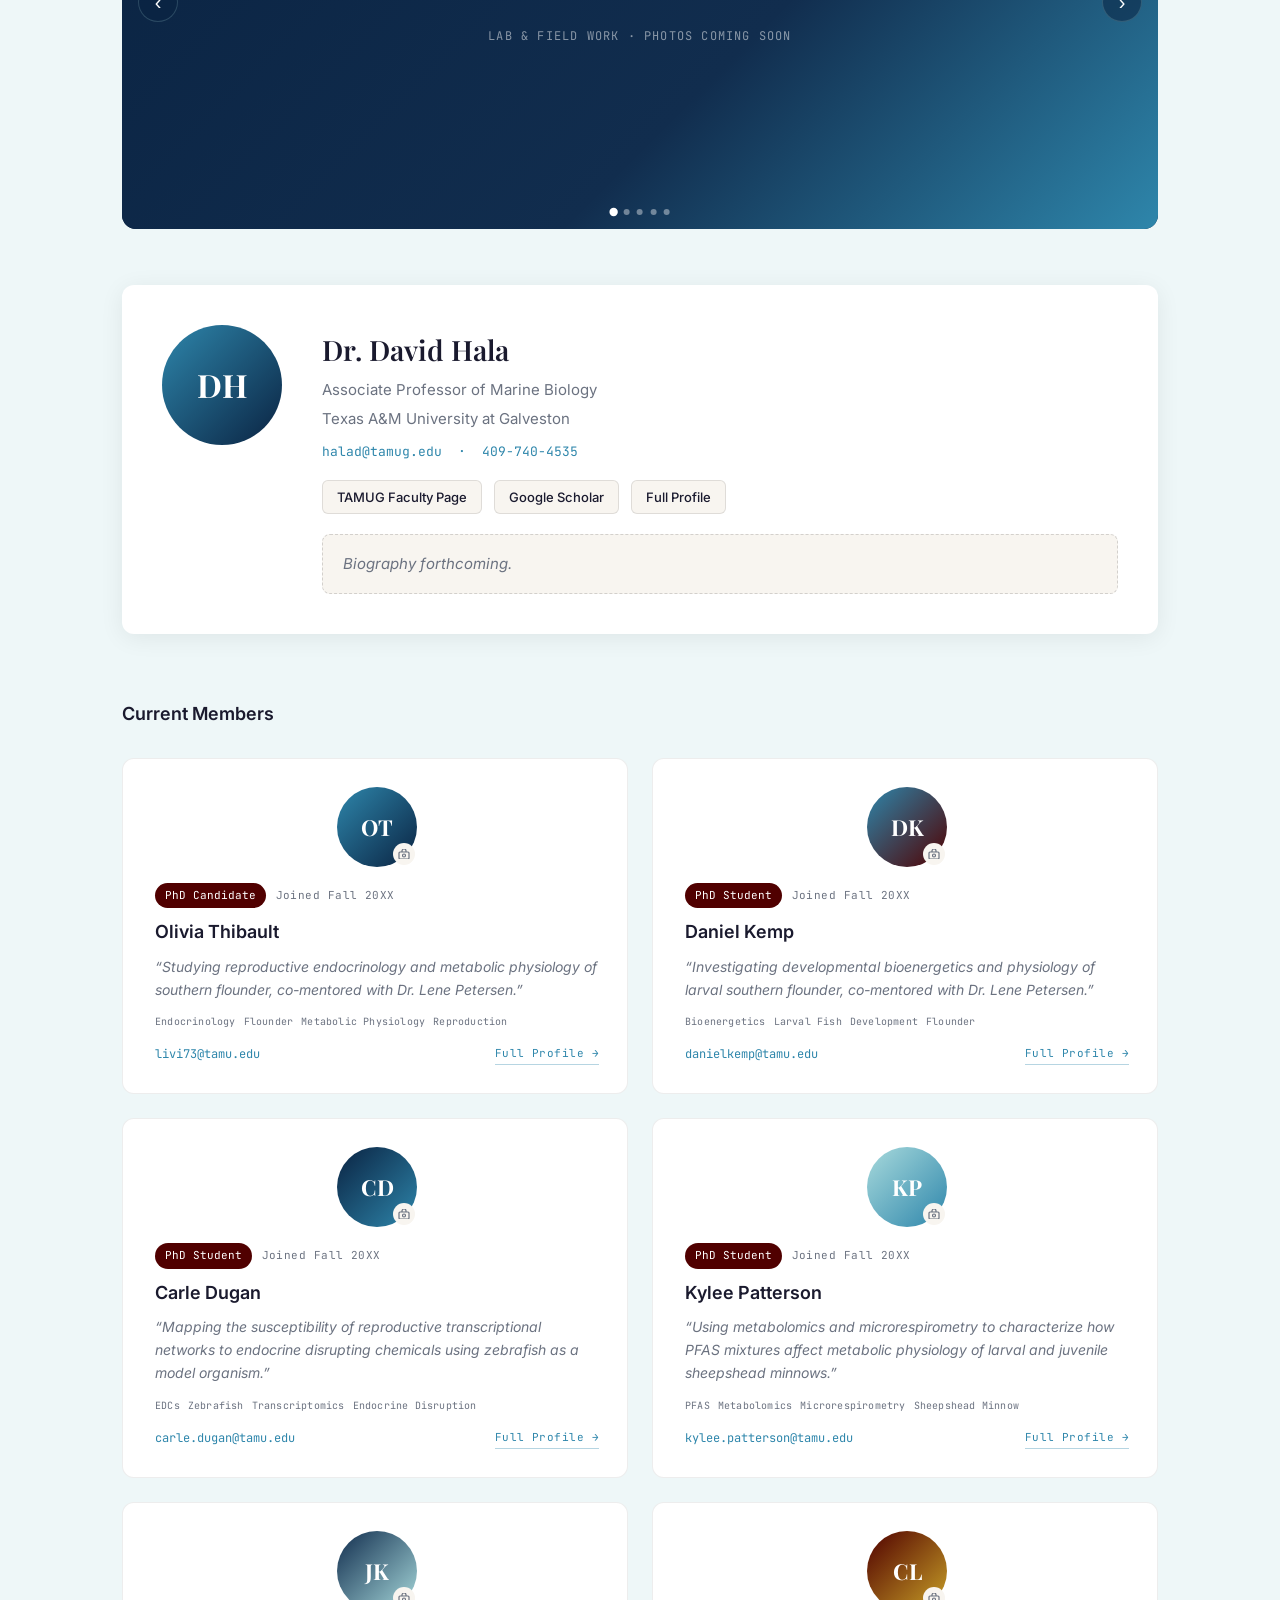
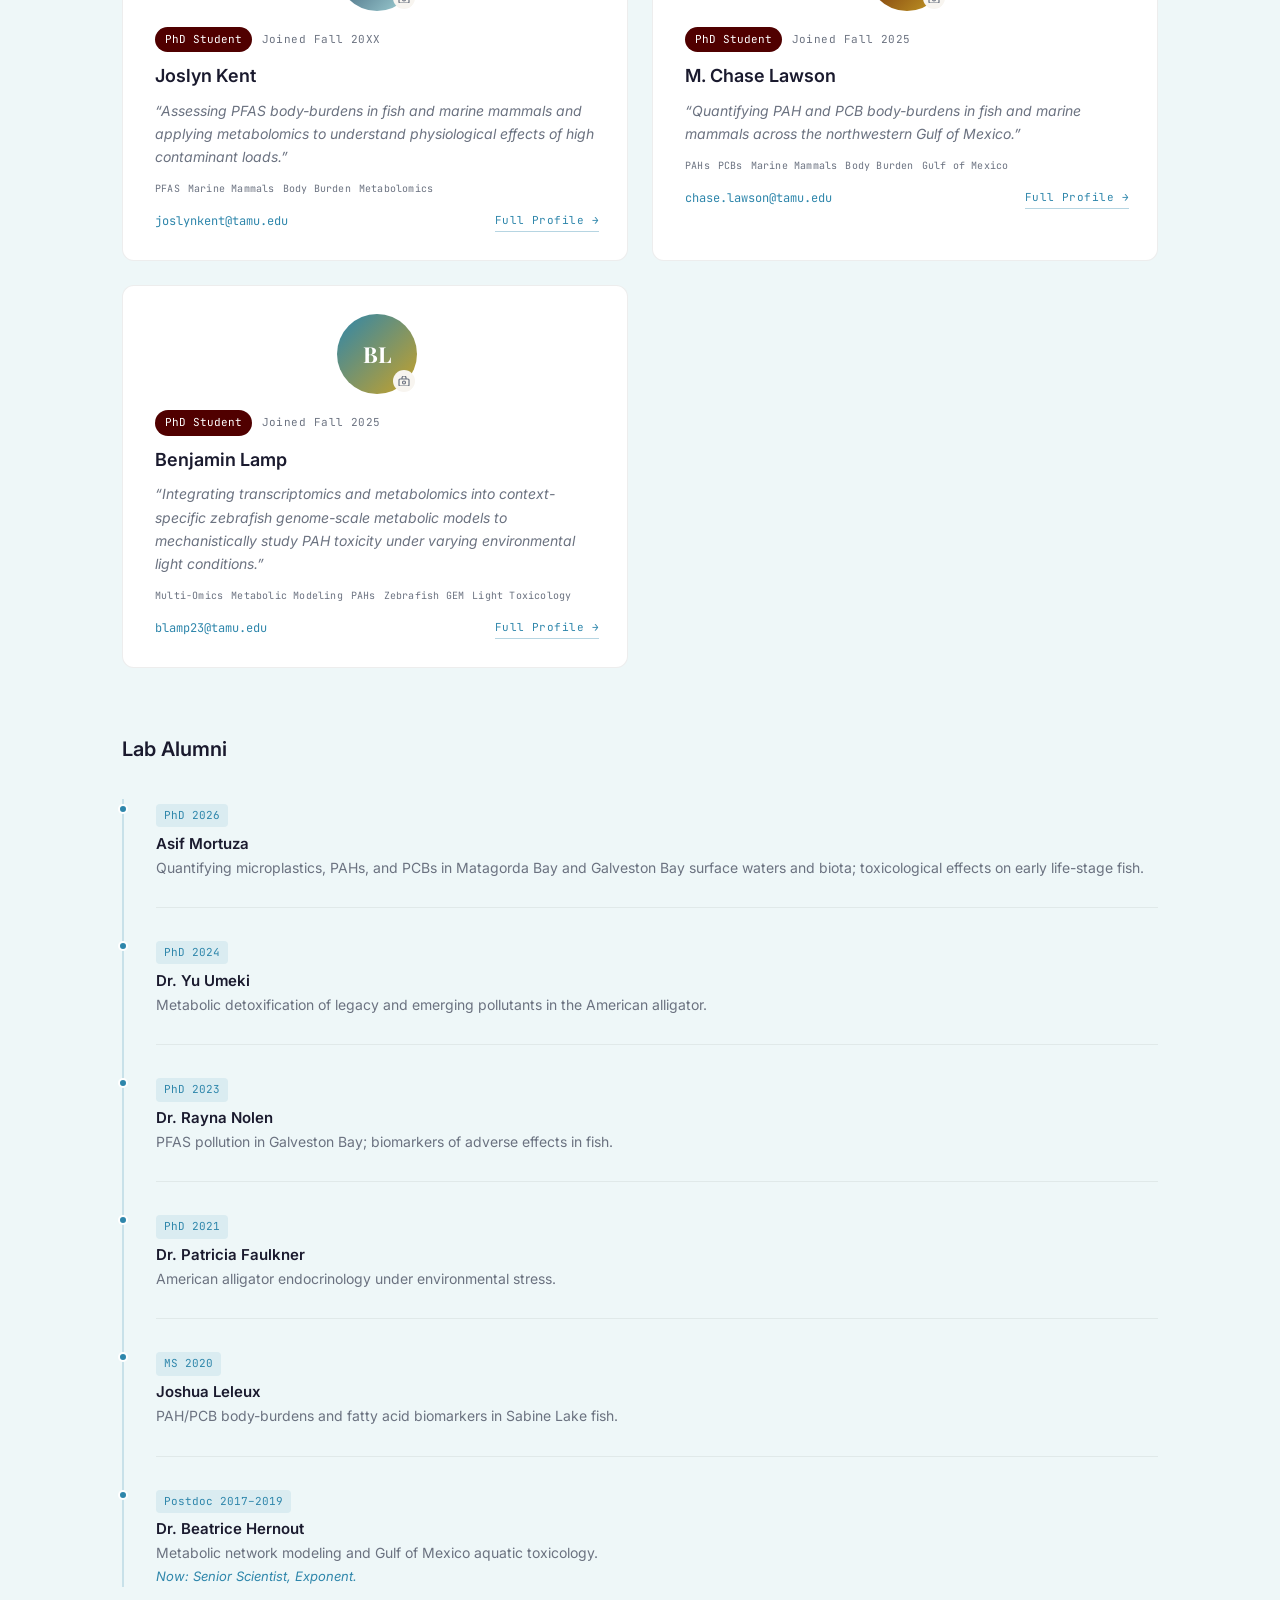
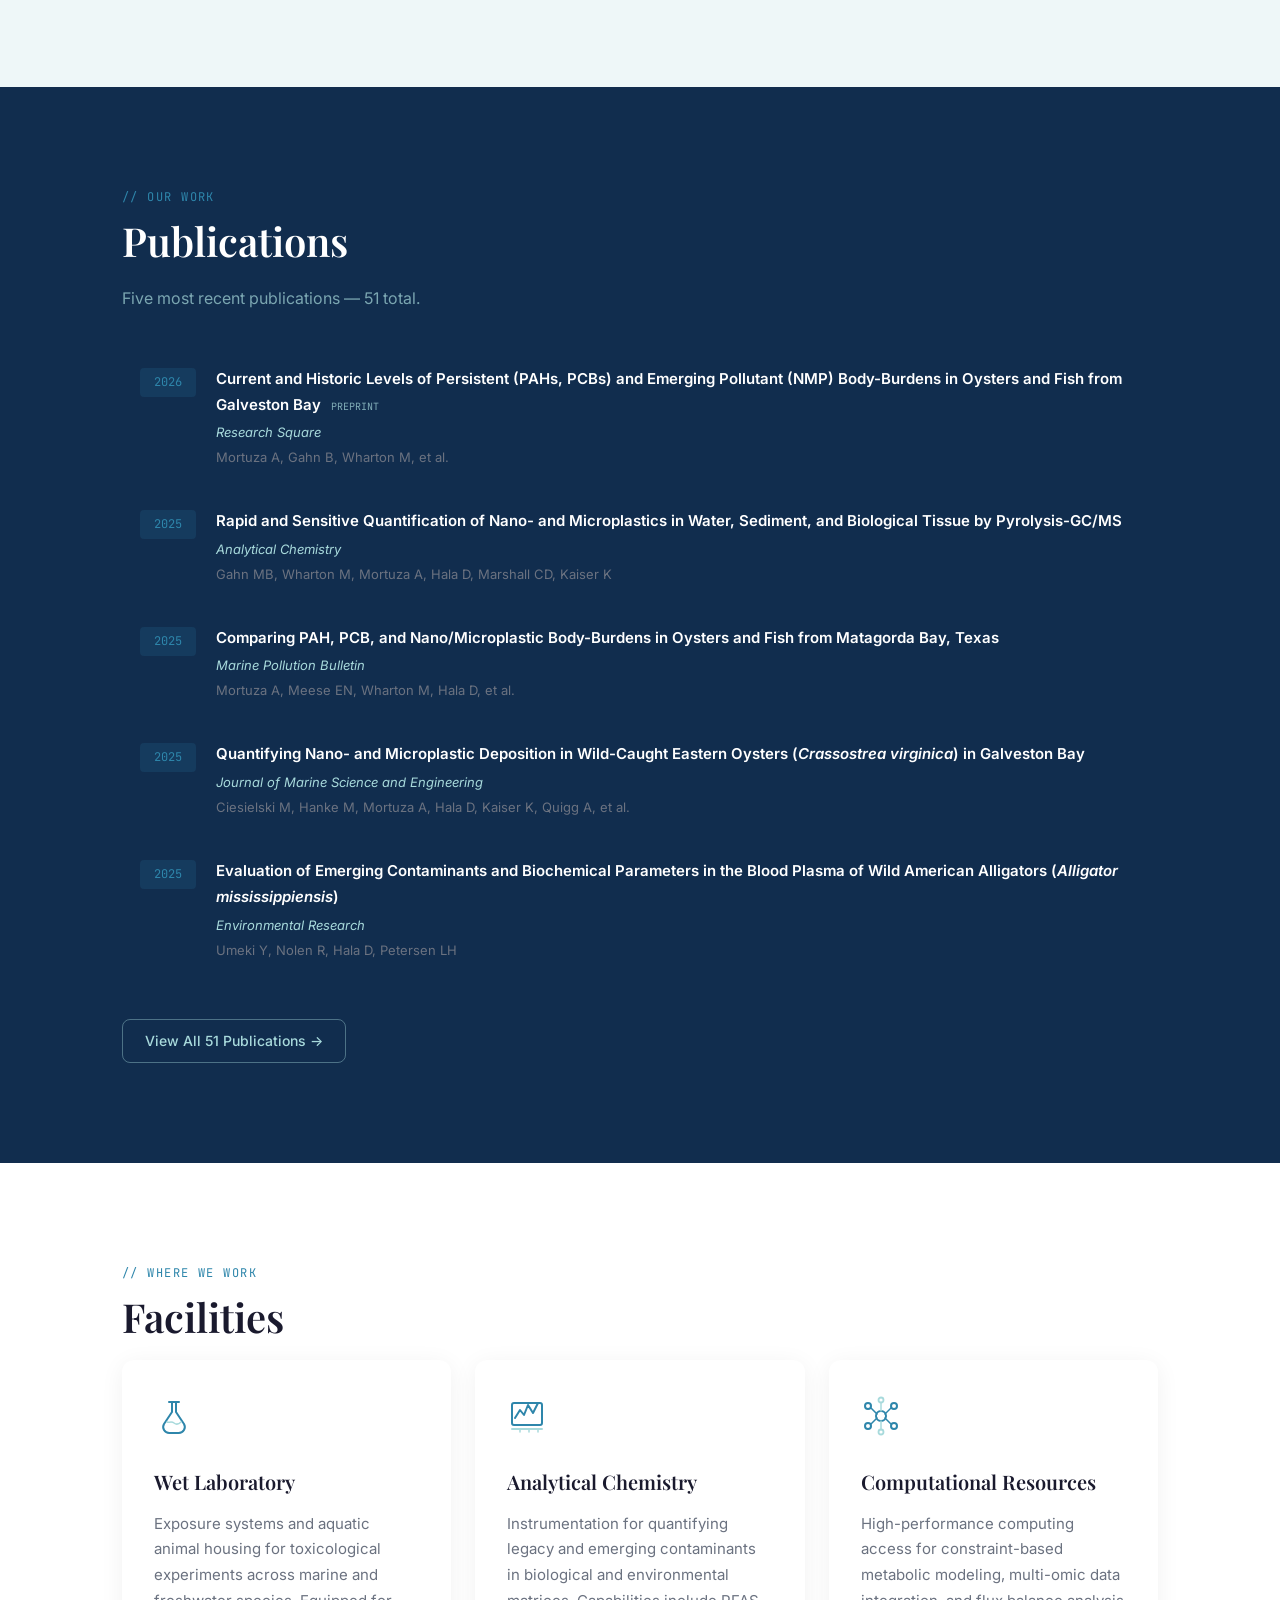
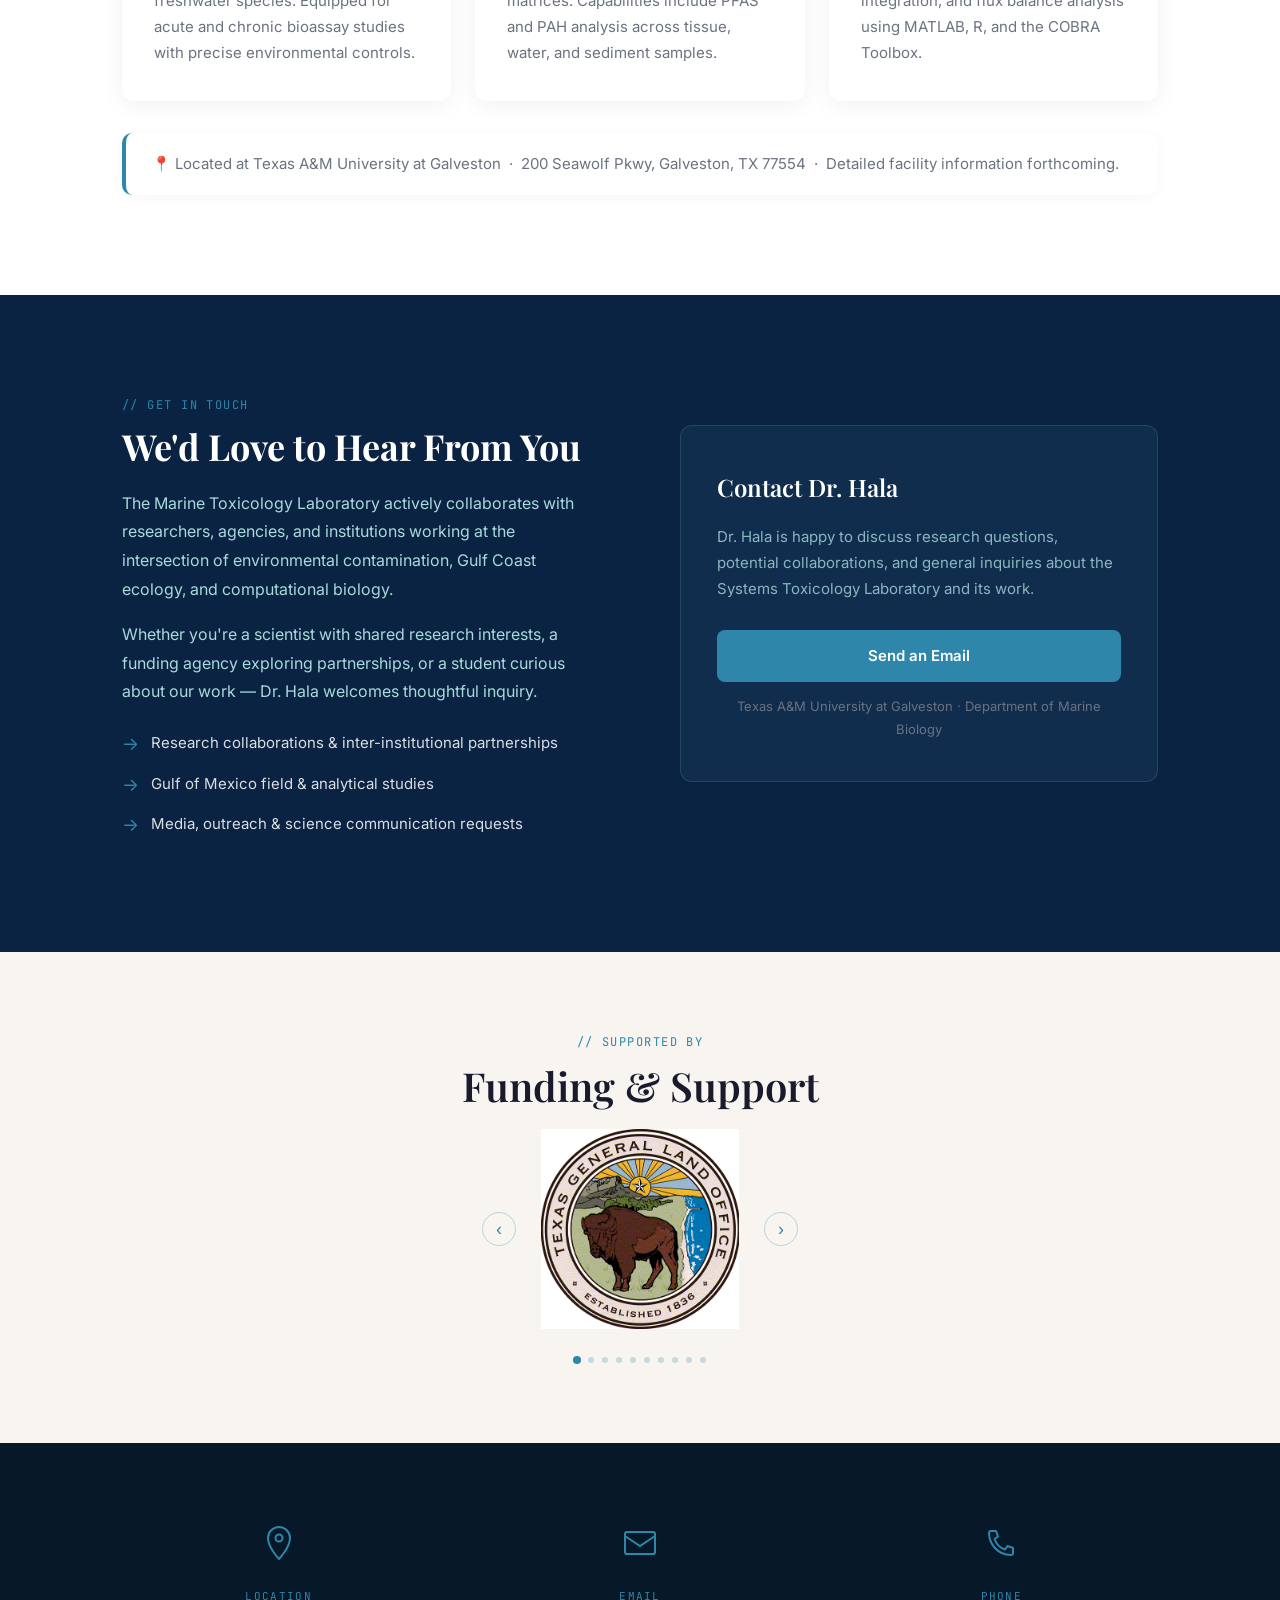
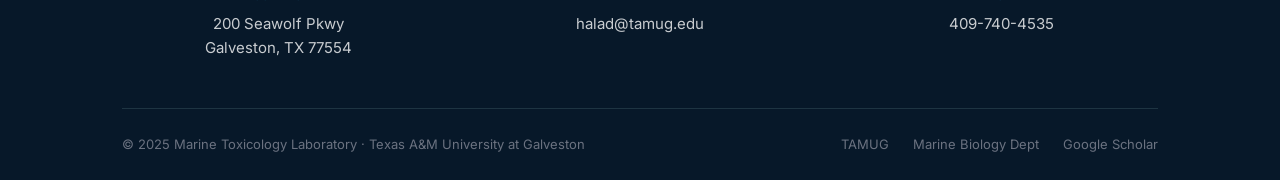
==== commit 66293652: "Member cards: quoted italic research text, plain keyword text; Asif PhD 2026" ====
--- a/index.html
+++ b/index.html
@@ -518,7 +518,7 @@
       <h3 class="alumni-heading">Lab Alumni</h3>
       <ul class="alumni-list">
         <li class="alumni-item">
-          <span class="alumni-year">PhD Student</span>
+          <span class="alumni-year">PhD 2026</span>
           <div class="alumni-name">Asif Mortuza</div>
           <div class="alumni-desc">Quantifying microplastics, PAHs, and PCBs in Matagorda Bay and Galveston Bay surface waters and biota; toxicological effects on early life-stage fish.</div>
         </li>
--- a/styles.css
+++ b/styles.css
@@ -682,10 +682,13 @@
 }
 .member-research {
   font-size: 14px;
+  font-style: italic;
   color: var(--text-muted);
   line-height: 1.65;
   margin-bottom: 0.75rem;
 }
+.member-research::before { content: '\201C'; }
+.member-research::after  { content: '\201D'; }
 .member-email {
   font-family: 'JetBrains Mono', monospace;
   font-size: 12px;
@@ -724,18 +727,17 @@
 .member-keywords {
   display: flex;
   flex-wrap: wrap;
-  gap: 0.4rem;
+  gap: 0.5rem;
   margin: 0.65rem 0 0.85rem;
 }
 .mkw {
   font-family: 'JetBrains Mono', monospace;
   font-size: 10px;
-  color: var(--teal);
-  background: rgba(46,134,171,0.1);
-  border: 1px solid rgba(46,134,171,0.25);
-  padding: 2px 9px;
-  border-radius: 100px;
-  letter-spacing: 0.04em;
+  color: var(--text-muted);
+  background: none;
+  border: none;
+  padding: 0;
+  letter-spacing: 0.02em;
 }
 
 /* Member card footer: email left, bio button right */
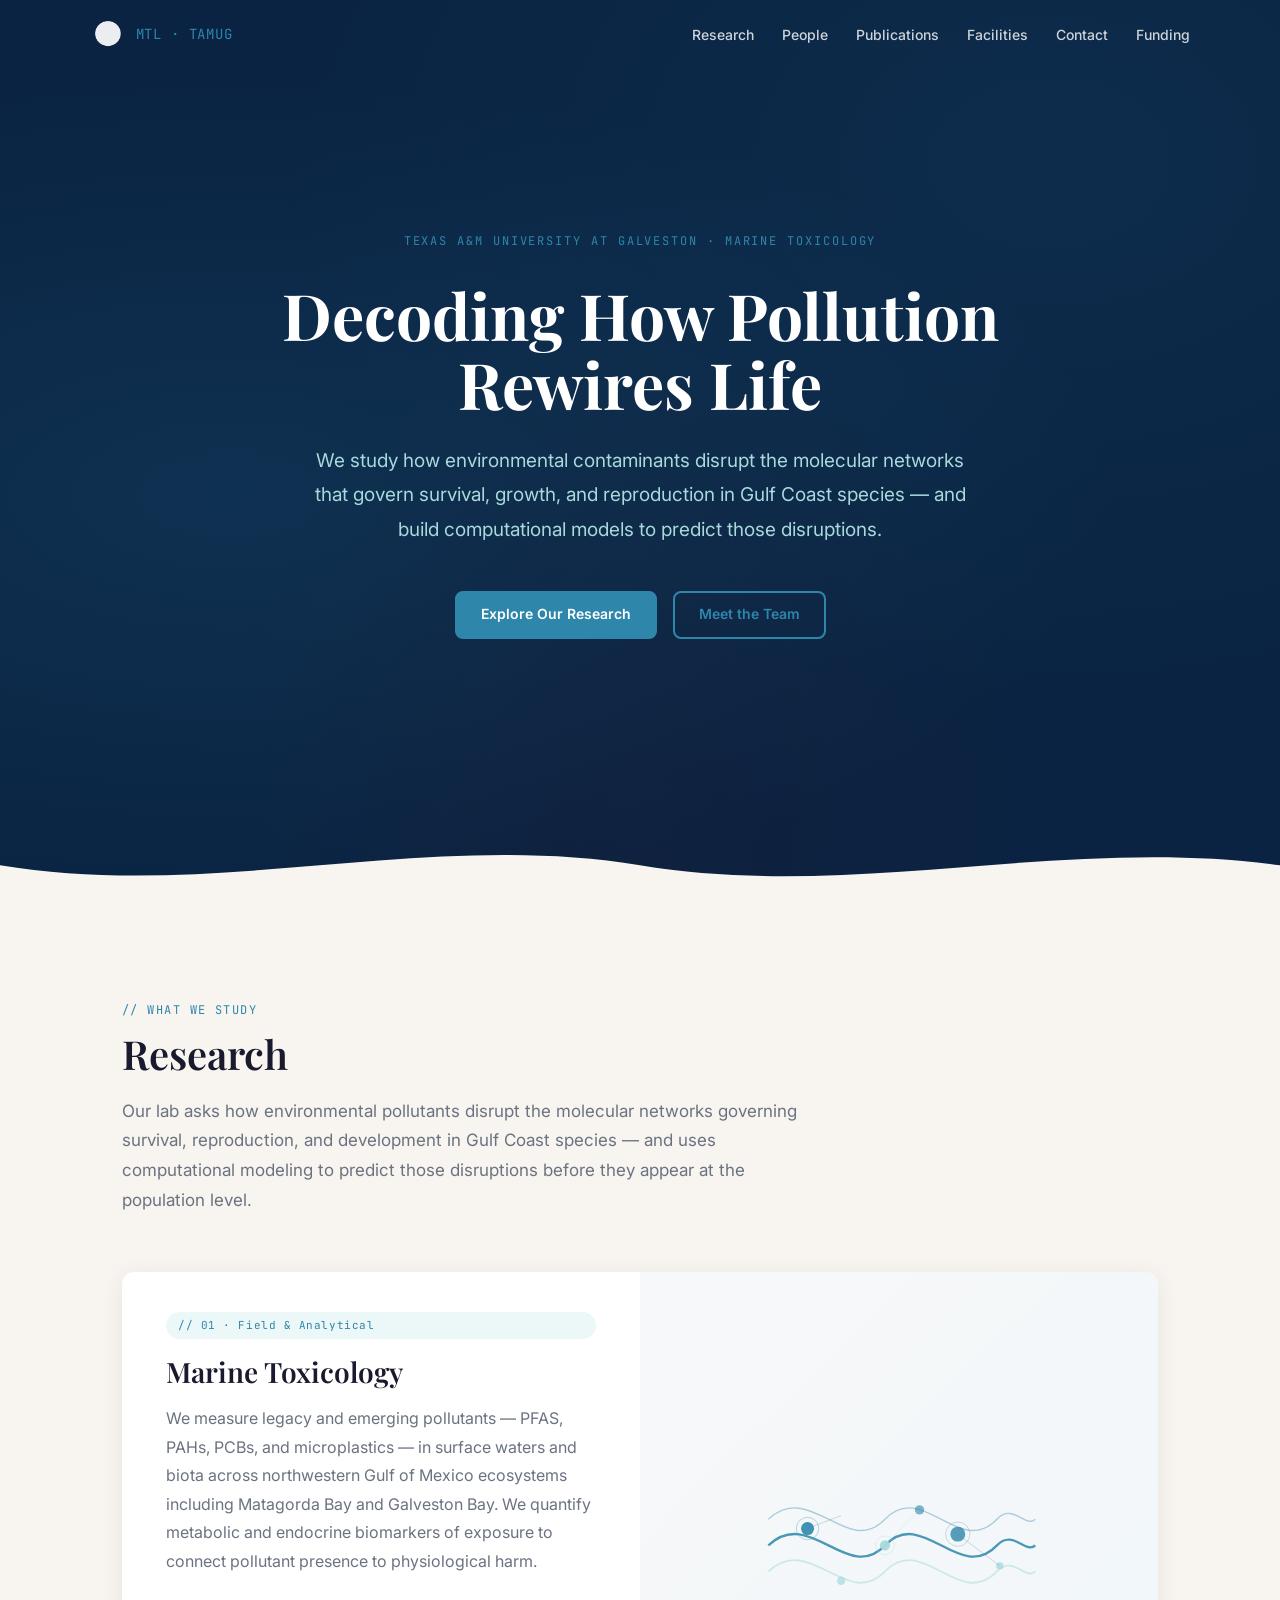
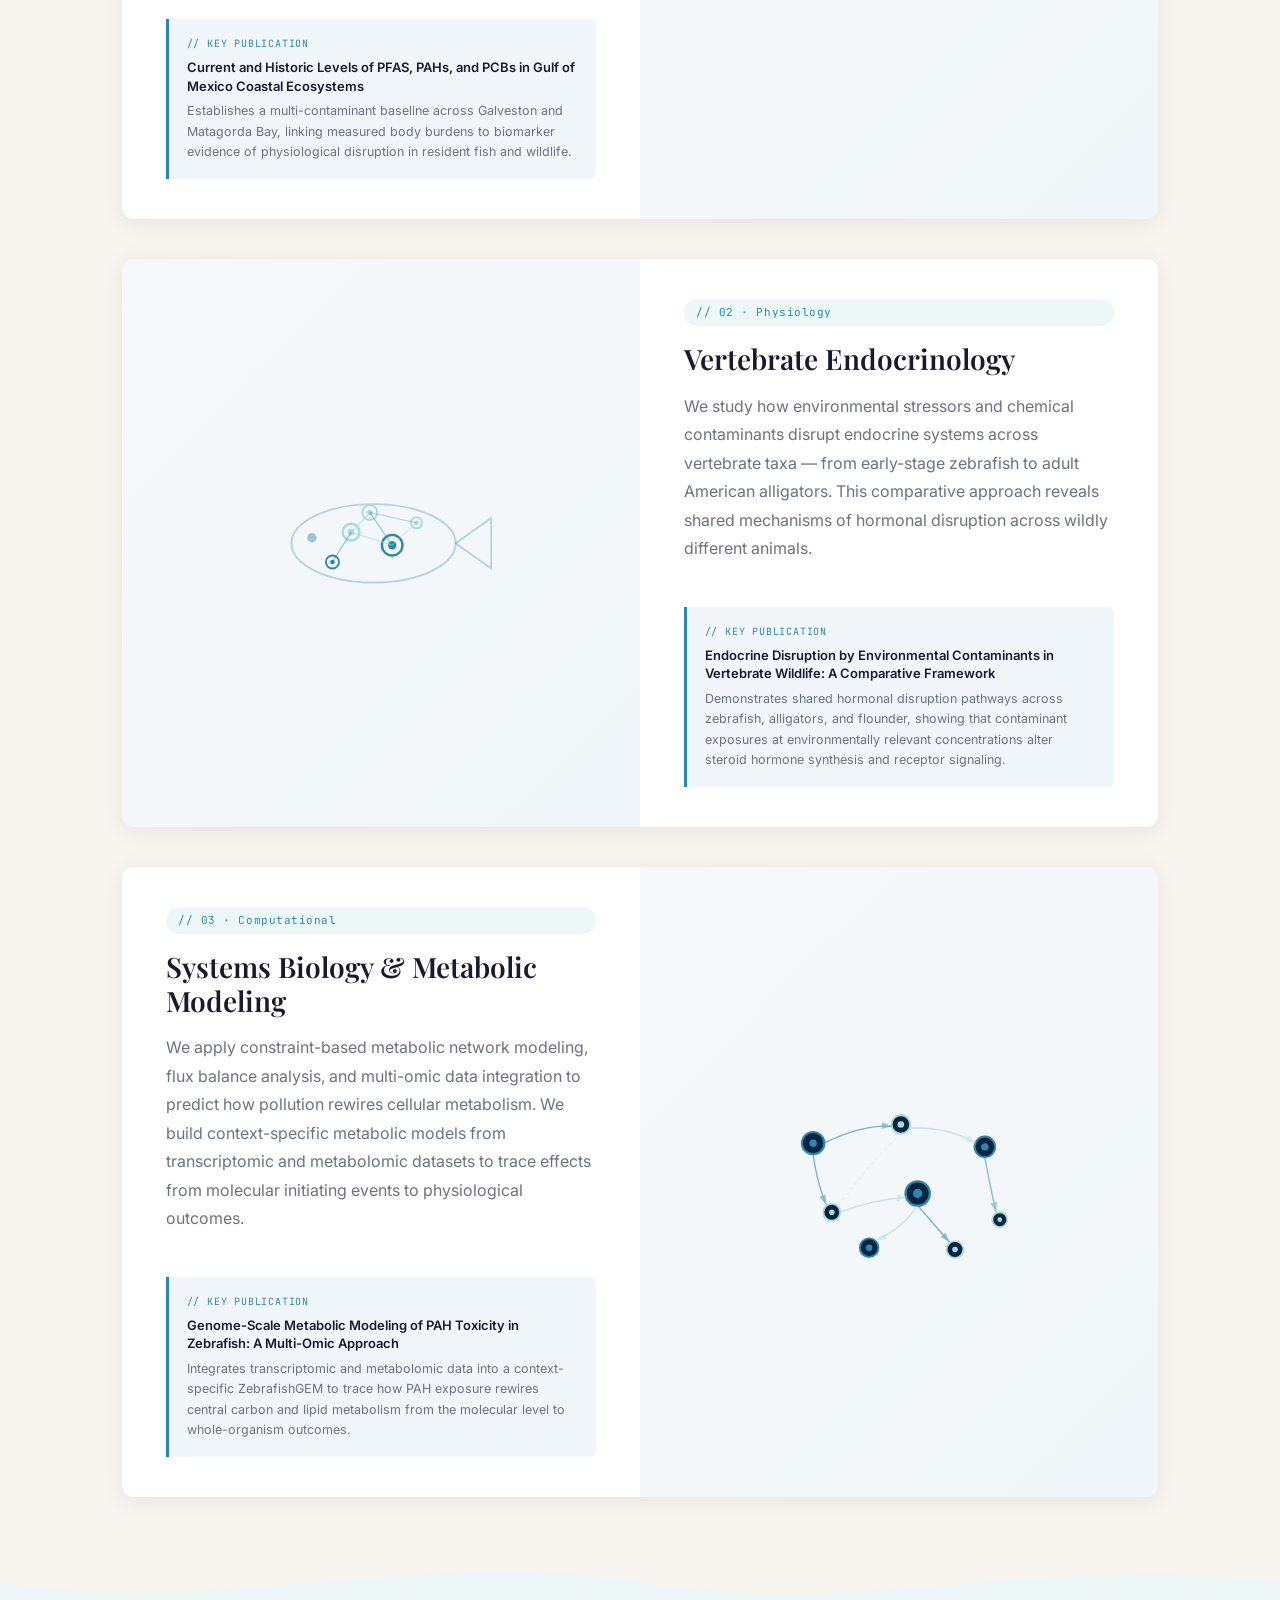
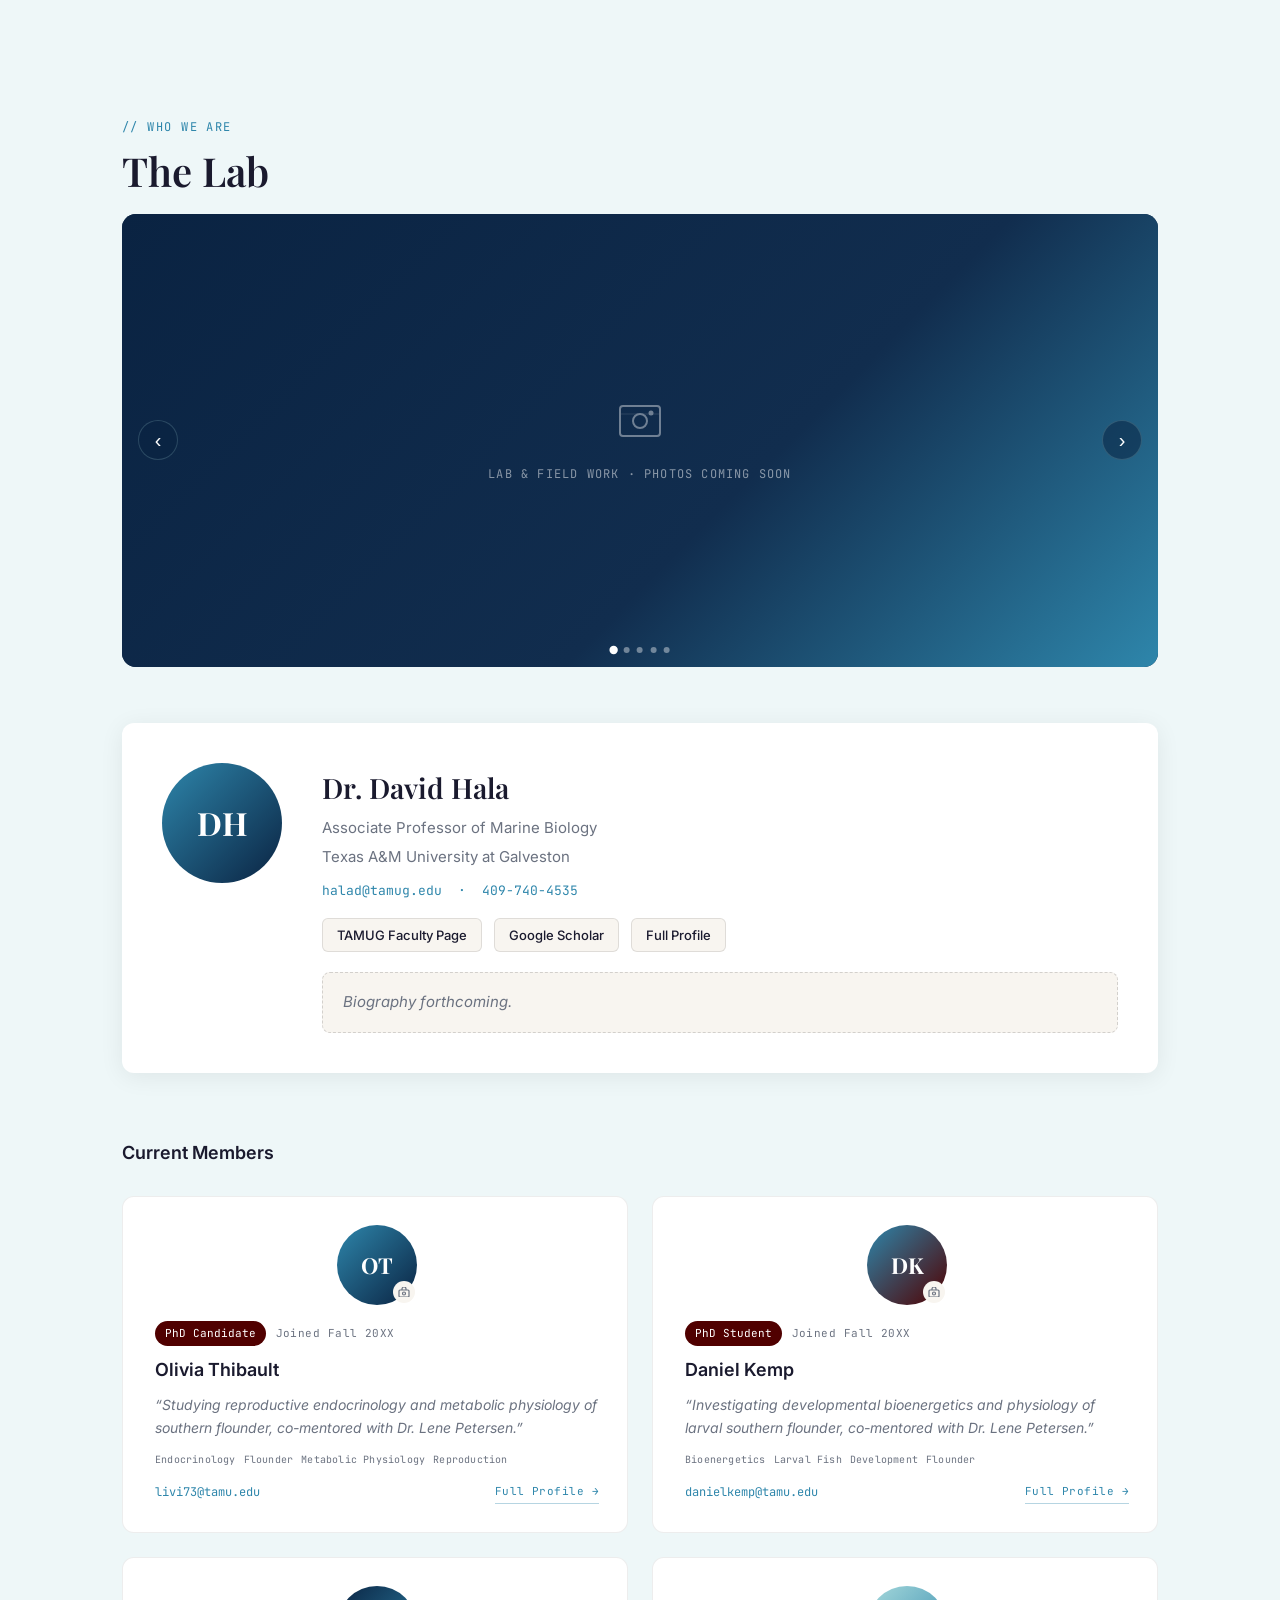
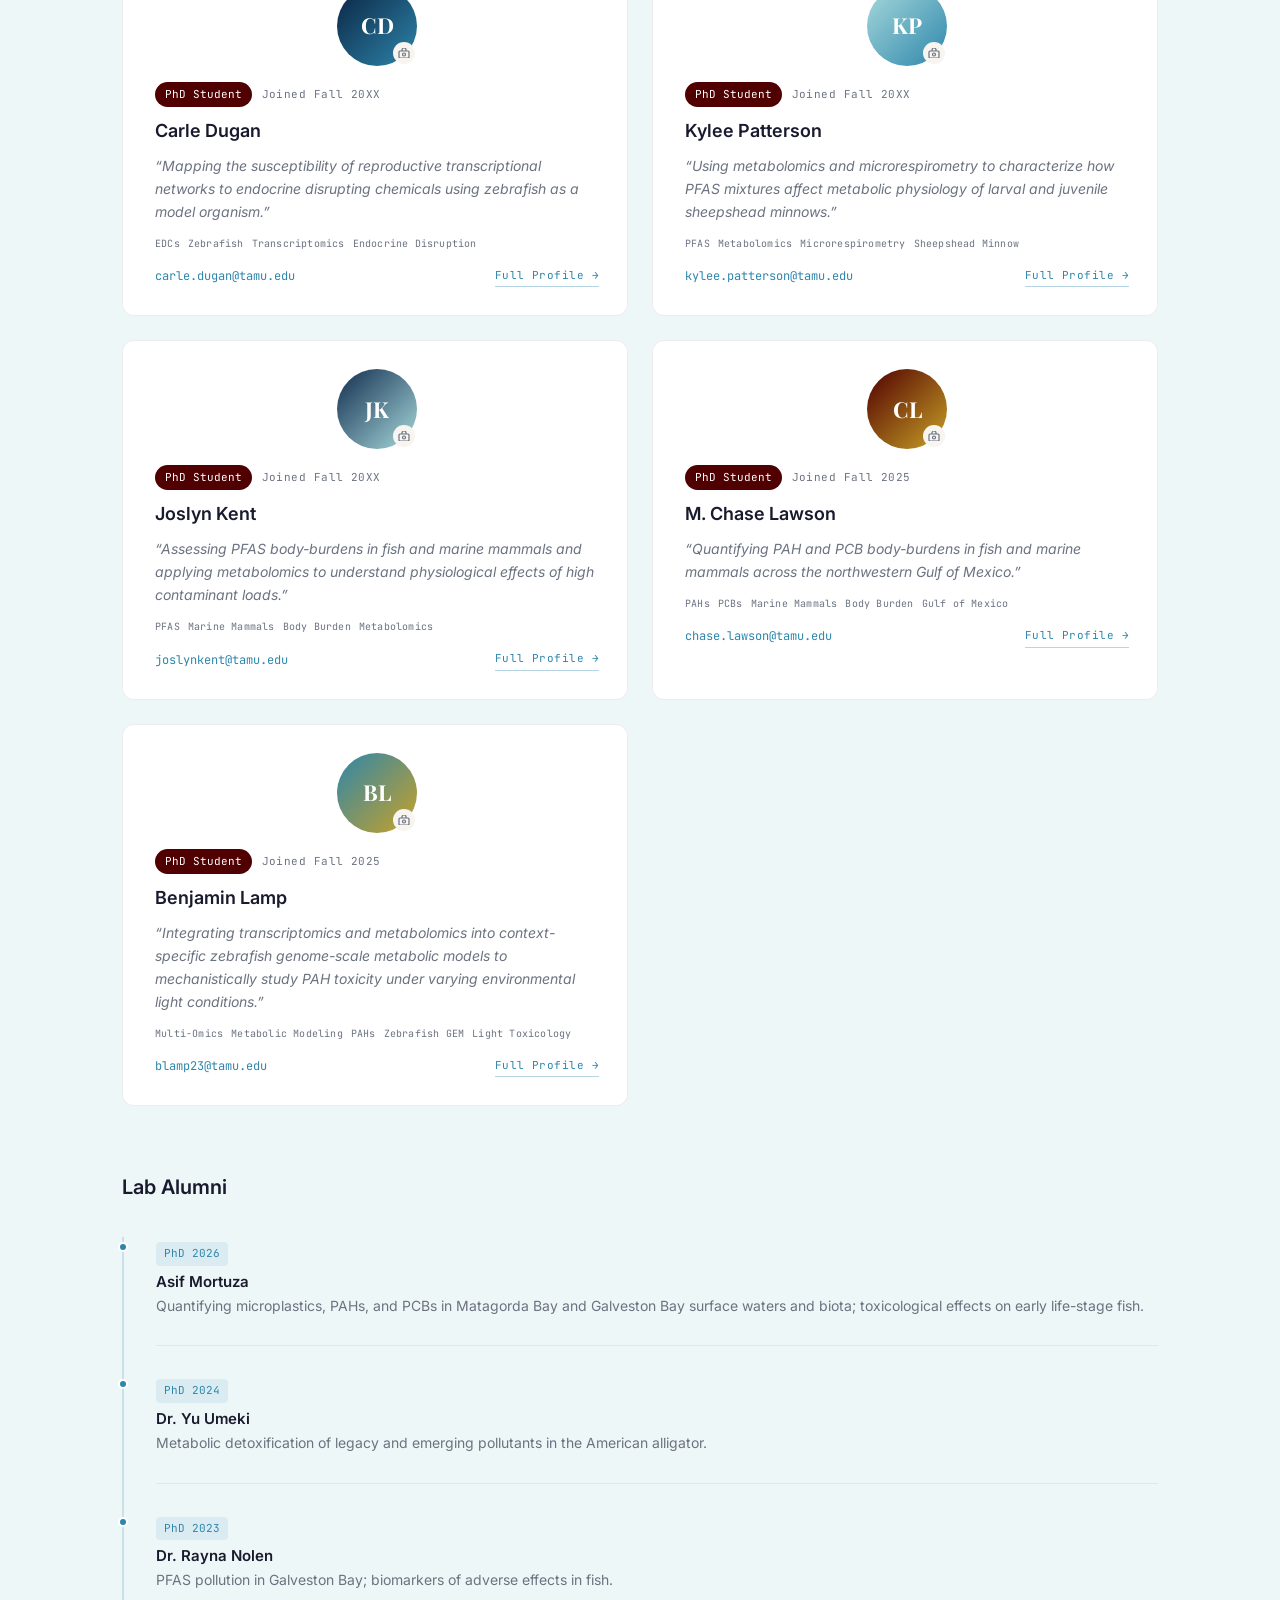
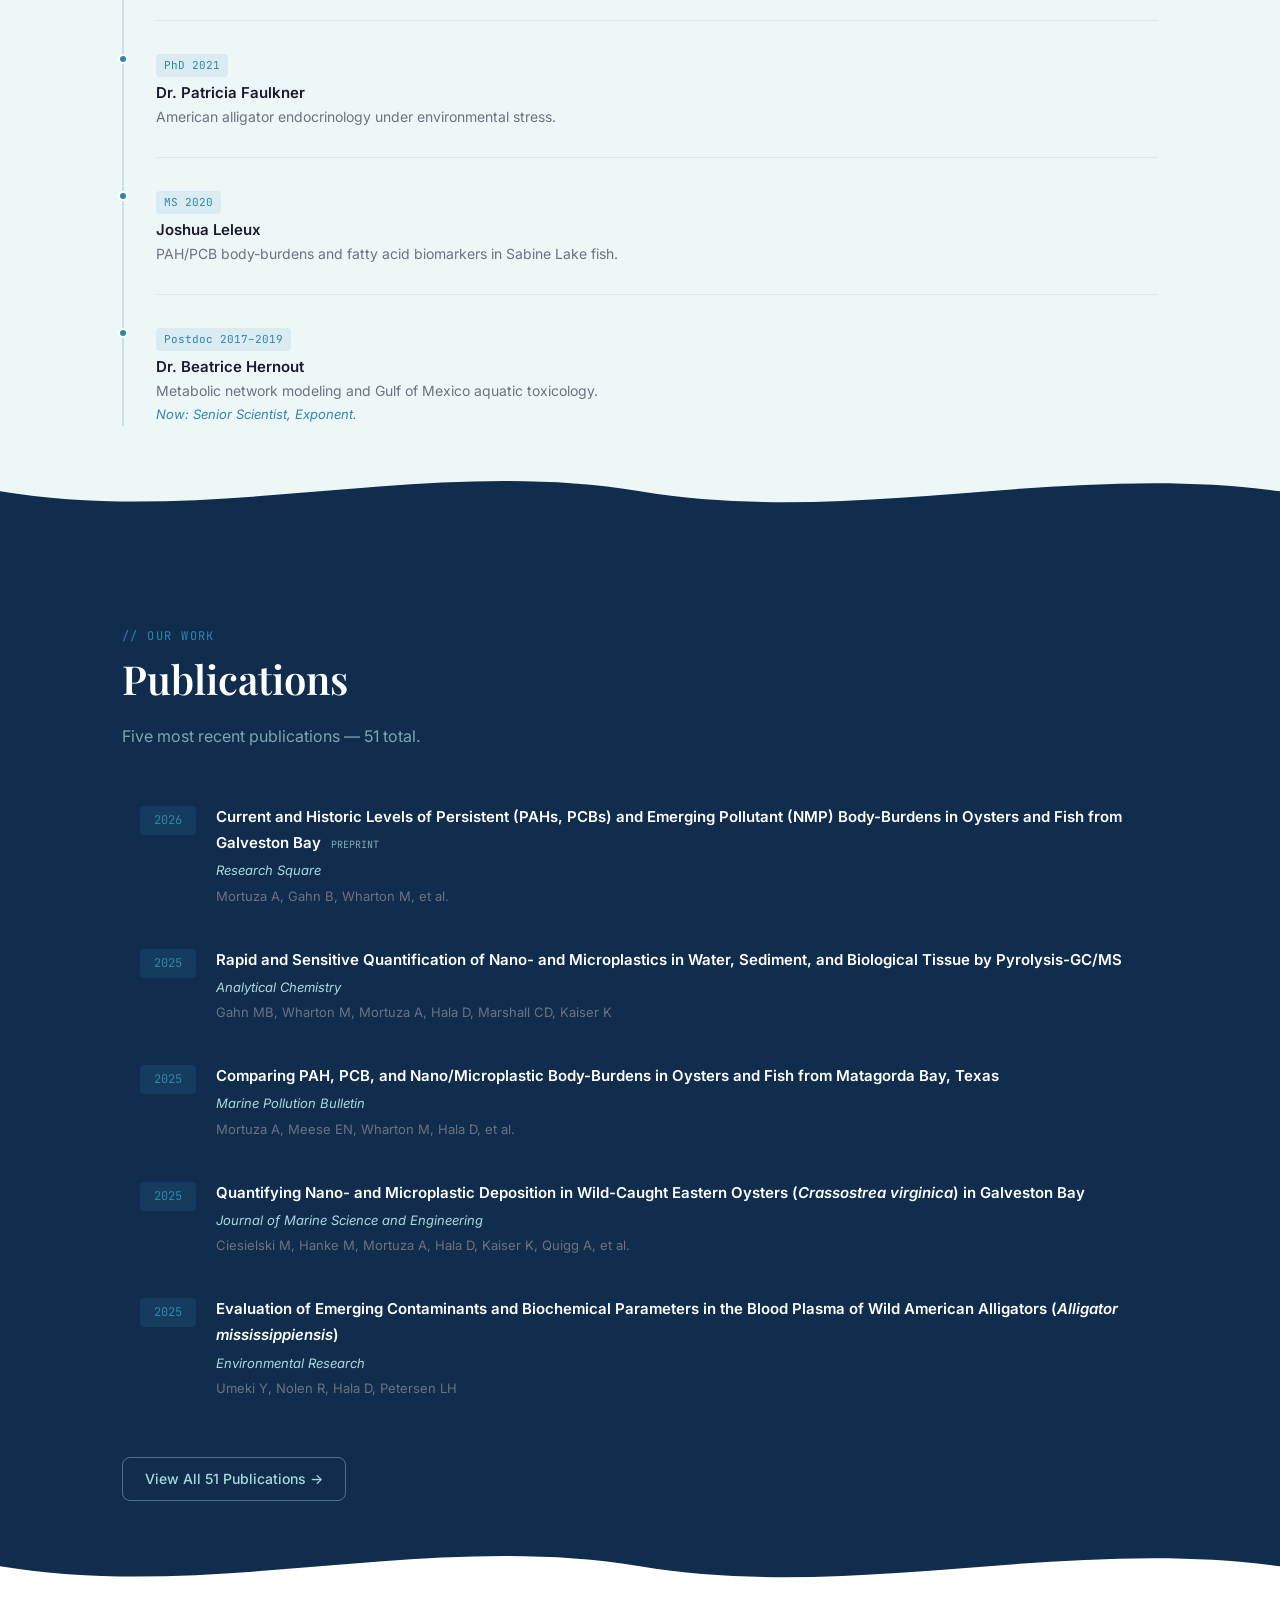
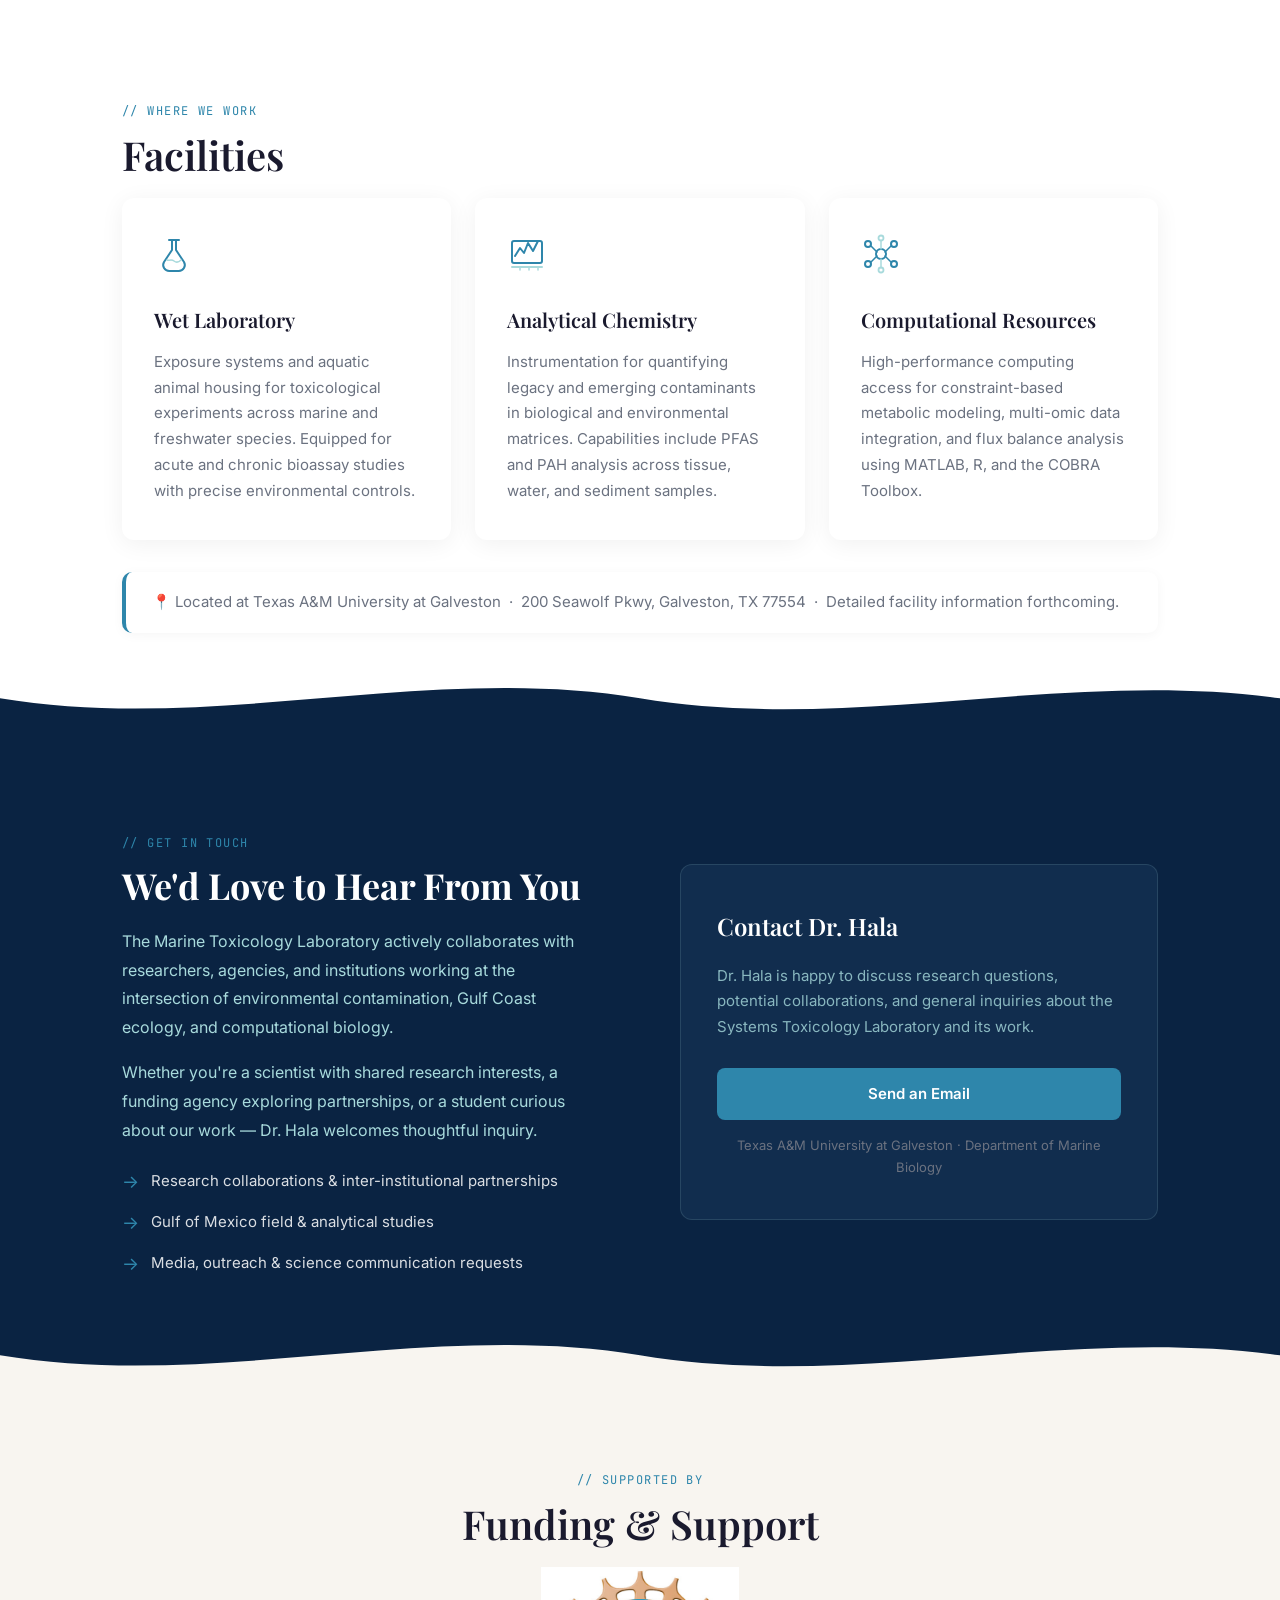
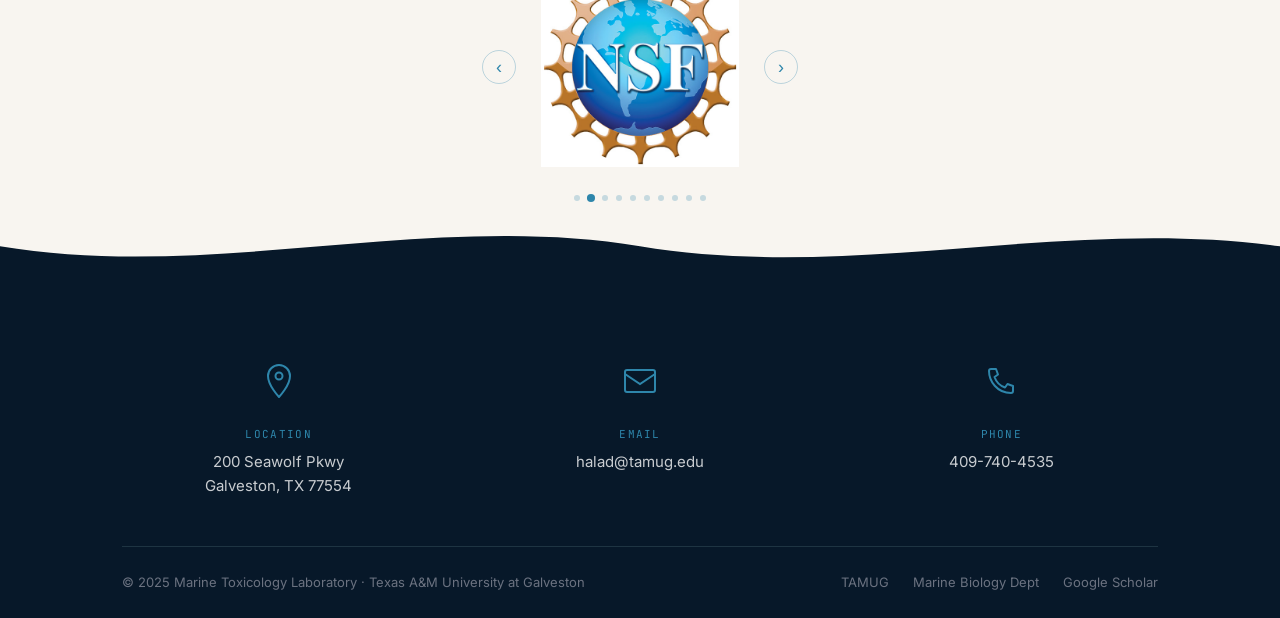
==== commit b62c11ad: "message" ====
--- a/index.html
+++ b/index.html
@@ -106,11 +106,10 @@
           metabolic and endocrine biomarkers of exposure to connect pollutant
           presence to physiological harm.
         </p>
-        <div class="species-tags" aria-label="Study species">
-          <span class="species-tag">Southern Flounder</span>
-          <span class="species-tag">Sheepshead Minnow</span>
-          <span class="species-tag">Bottlenose Dolphin</span>
-          <span class="species-tag">American Alligator</span>
+        <div class="card-pub-spotlight">
+          <span class="card-pub-label">// key publication</span>
+          <a href="#" class="card-pub-title">Current and Historic Levels of PFAS, PAHs, and PCBs in Gulf of Mexico Coastal Ecosystems</a>
+          <p class="card-pub-desc">Establishes a multi-contaminant baseline across Galveston and Matagorda Bay, linking measured body burdens to biomarker evidence of physiological disruption in resident fish and wildlife.</p>
         </div>
       </div>
       <div class="card-illustration" aria-hidden="true">
@@ -151,10 +150,10 @@
           to adult American alligators. This comparative approach reveals shared
           mechanisms of hormonal disruption across wildly different animals.
         </p>
-        <div class="species-tags" aria-label="Study species">
-          <span class="species-tag">Zebrafish</span>
-          <span class="species-tag">American Alligator</span>
-          <span class="species-tag">Southern Flounder</span>
+        <div class="card-pub-spotlight">
+          <span class="card-pub-label">// key publication</span>
+          <a href="#" class="card-pub-title">Endocrine Disruption by Environmental Contaminants in Vertebrate Wildlife: A Comparative Framework</a>
+          <p class="card-pub-desc">Demonstrates shared hormonal disruption pathways across zebrafish, alligators, and flounder, showing that contaminant exposures at environmentally relevant concentrations alter steroid hormone synthesis and receptor signaling.</p>
         </div>
       </div>
       <div class="card-illustration" aria-hidden="true">
@@ -197,14 +196,10 @@
           from transcriptomic and metabolomic datasets to trace effects from
           molecular initiating events to physiological outcomes.
         </p>
-        <div class="species-tags" aria-label="Tools and methods">
-          <span class="species-tag">FBA</span>
-          <span class="species-tag">FVA</span>
-          <span class="species-tag">GIMME</span>
-          <span class="species-tag">ZebrafishGEM</span>
-          <span class="species-tag">R</span>
-          <span class="species-tag">MATLAB</span>
-          <span class="species-tag">COBRA Toolbox</span>
+        <div class="card-pub-spotlight">
+          <span class="card-pub-label">// key publication</span>
+          <a href="#" class="card-pub-title">Genome-Scale Metabolic Modeling of PAH Toxicity in Zebrafish: A Multi-Omic Approach</a>
+          <p class="card-pub-desc">Integrates transcriptomic and metabolomic data into a context-specific ZebrafishGEM to trace how PAH exposure rewires central carbon and lipid metabolism from the molecular level to whole-organism outcomes.</p>
         </div>
       </div>
       <div class="card-illustration" aria-hidden="true">
@@ -248,6 +243,11 @@
       </div>
     </article>
   </div>
+  <div class="wave-divider" aria-hidden="true">
+    <svg viewBox="0 0 1440 82" xmlns="http://www.w3.org/2000/svg" preserveAspectRatio="none">
+      <path d="M0,42 C240,82 480,2 720,42 C960,82 1200,8 1440,42 L1440,82 L0,82 Z" fill="#eef7f8"/>
+    </svg>
+  </div>
 </section>
 
 
@@ -552,6 +552,11 @@
     </div>
 
   </div>
+  <div class="wave-divider" aria-hidden="true">
+    <svg viewBox="0 0 1440 82" xmlns="http://www.w3.org/2000/svg" preserveAspectRatio="none">
+      <path d="M0,42 C240,82 480,2 720,42 C960,82 1200,8 1440,42 L1440,82 L0,82 Z" fill="#112d4e"/>
+    </svg>
+  </div>
 </section>
 
 <!-- =============================================
@@ -611,6 +616,11 @@
     <div class="pub-actions fade-up">
       <a href="publications.html" class="btn-outline-teal">View All 51 Publications →</a>
     </div>
+  </div>
+  <div class="wave-divider" aria-hidden="true">
+    <svg viewBox="0 0 1440 82" xmlns="http://www.w3.org/2000/svg" preserveAspectRatio="none">
+      <path d="M0,42 C240,82 480,2 720,42 C960,82 1200,8 1440,42 L1440,82 L0,82 Z" fill="#ffffff"/>
+    </svg>
   </div>
 </section>
 
@@ -676,6 +686,11 @@
     <div class="location-callout fade-up">
       📍 Located at Texas A&amp;M University at Galveston &nbsp;·&nbsp; 200 Seawolf Pkwy, Galveston, TX 77554 &nbsp;·&nbsp; Detailed facility information forthcoming.
     </div>
+  </div>
+  <div class="wave-divider" aria-hidden="true">
+    <svg viewBox="0 0 1440 82" xmlns="http://www.w3.org/2000/svg" preserveAspectRatio="none">
+      <path d="M0,42 C240,82 480,2 720,42 C960,82 1200,8 1440,42 L1440,82 L0,82 Z" fill="#0a2342"/>
+    </svg>
   </div>
 </section>
 
@@ -723,6 +738,11 @@
       </div>
     </div>
   </div>
+  <div class="wave-divider" aria-hidden="true">
+    <svg viewBox="0 0 1440 82" xmlns="http://www.w3.org/2000/svg" preserveAspectRatio="none">
+      <path d="M0,42 C240,82 480,2 720,42 C960,82 1200,8 1440,42 L1440,82 L0,82 Z" fill="#f8f5f0"/>
+    </svg>
+  </div>
 </section>
 
 <!-- =============================================
@@ -768,6 +788,11 @@
       </div>
     </div>
   </div>
+  <div class="wave-divider" aria-hidden="true">
+    <svg viewBox="0 0 1440 82" xmlns="http://www.w3.org/2000/svg" preserveAspectRatio="none">
+      <path d="M0,42 C240,82 480,2 720,42 C960,82 1200,8 1440,42 L1440,82 L0,82 Z" fill="#071829"/>
+    </svg>
+  </div>
 </section>
 
 <!-- =============================================
--- a/styles.css
+++ b/styles.css
@@ -394,6 +394,7 @@
 #research {
   background: var(--sand);
   padding: 100px 0 80px;
+  position: relative;
 }
 @media (max-width: 768px) { #research { padding: 60px 0; } }
 
@@ -474,6 +475,39 @@
   border-radius: 100px;
 }
 
+.card-pub-spotlight {
+  margin-top: 1.25rem;
+  padding: 1rem 1.1rem;
+  background: rgba(46,134,171,0.07);
+  border-left: 3px solid var(--teal);
+  border-radius: 0 6px 6px 0;
+}
+.card-pub-label {
+  font-family: 'JetBrains Mono', monospace;
+  font-size: 10px;
+  color: var(--teal);
+  letter-spacing: 0.08em;
+  display: block;
+  margin-bottom: 0.35rem;
+  text-transform: uppercase;
+}
+.card-pub-title {
+  font-size: 13px;
+  font-weight: 600;
+  color: var(--text-dark);
+  text-decoration: none;
+  display: block;
+  margin-bottom: 0.4rem;
+  line-height: 1.4;
+}
+.card-pub-title:hover { color: var(--teal); text-decoration: underline; }
+.card-pub-desc {
+  font-size: 12.5px;
+  color: var(--text-muted);
+  line-height: 1.65;
+  margin: 0;
+}
+
 .card-illustration {
   display: flex;
   align-items: center;
@@ -490,6 +524,7 @@
 #people {
   background: #eef7f8;
   padding: 100px 0;
+  position: relative;
 }
 @media (max-width: 768px) { #people { padding: 60px 0; } }
 
@@ -921,6 +956,7 @@
 #publications {
   background: var(--navy-mid);
   padding: 100px 0;
+  position: relative;
 }
 @media (max-width: 768px) { #publications { padding: 60px 0; } }
 
@@ -987,6 +1023,7 @@
 #facilities {
   background: var(--white);
   padding: 100px 0;
+  position: relative;
 }
 @media (max-width: 768px) { #facilities { padding: 60px 0; } }
 
@@ -1039,6 +1076,7 @@
 #join {
   background: var(--navy);
   padding: 100px 0;
+  position: relative;
 }
 @media (max-width: 768px) { #join { padding: 60px 0; } }
 
@@ -1107,6 +1145,7 @@
 #sponsors {
   background: var(--sand);
   padding: 80px 0;
+  position: relative;
 }
 
 .sponsors-carousel {
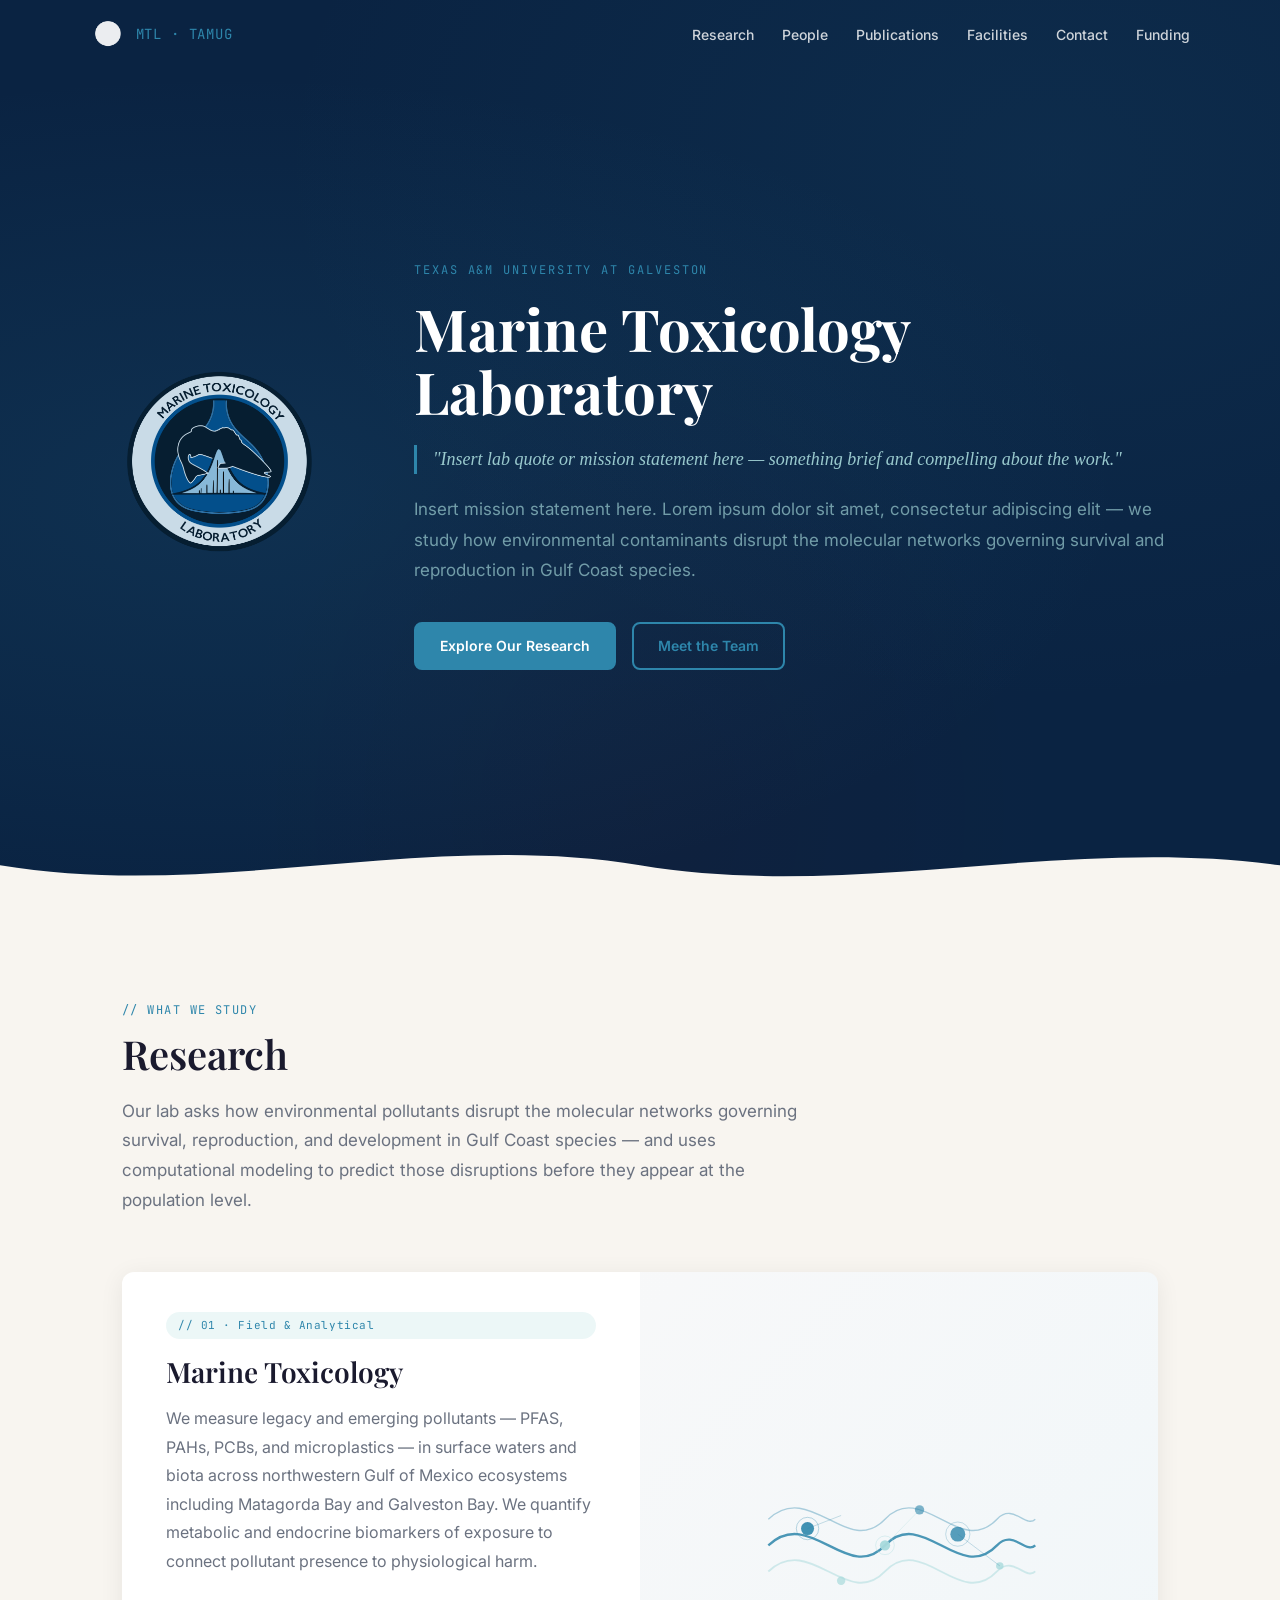
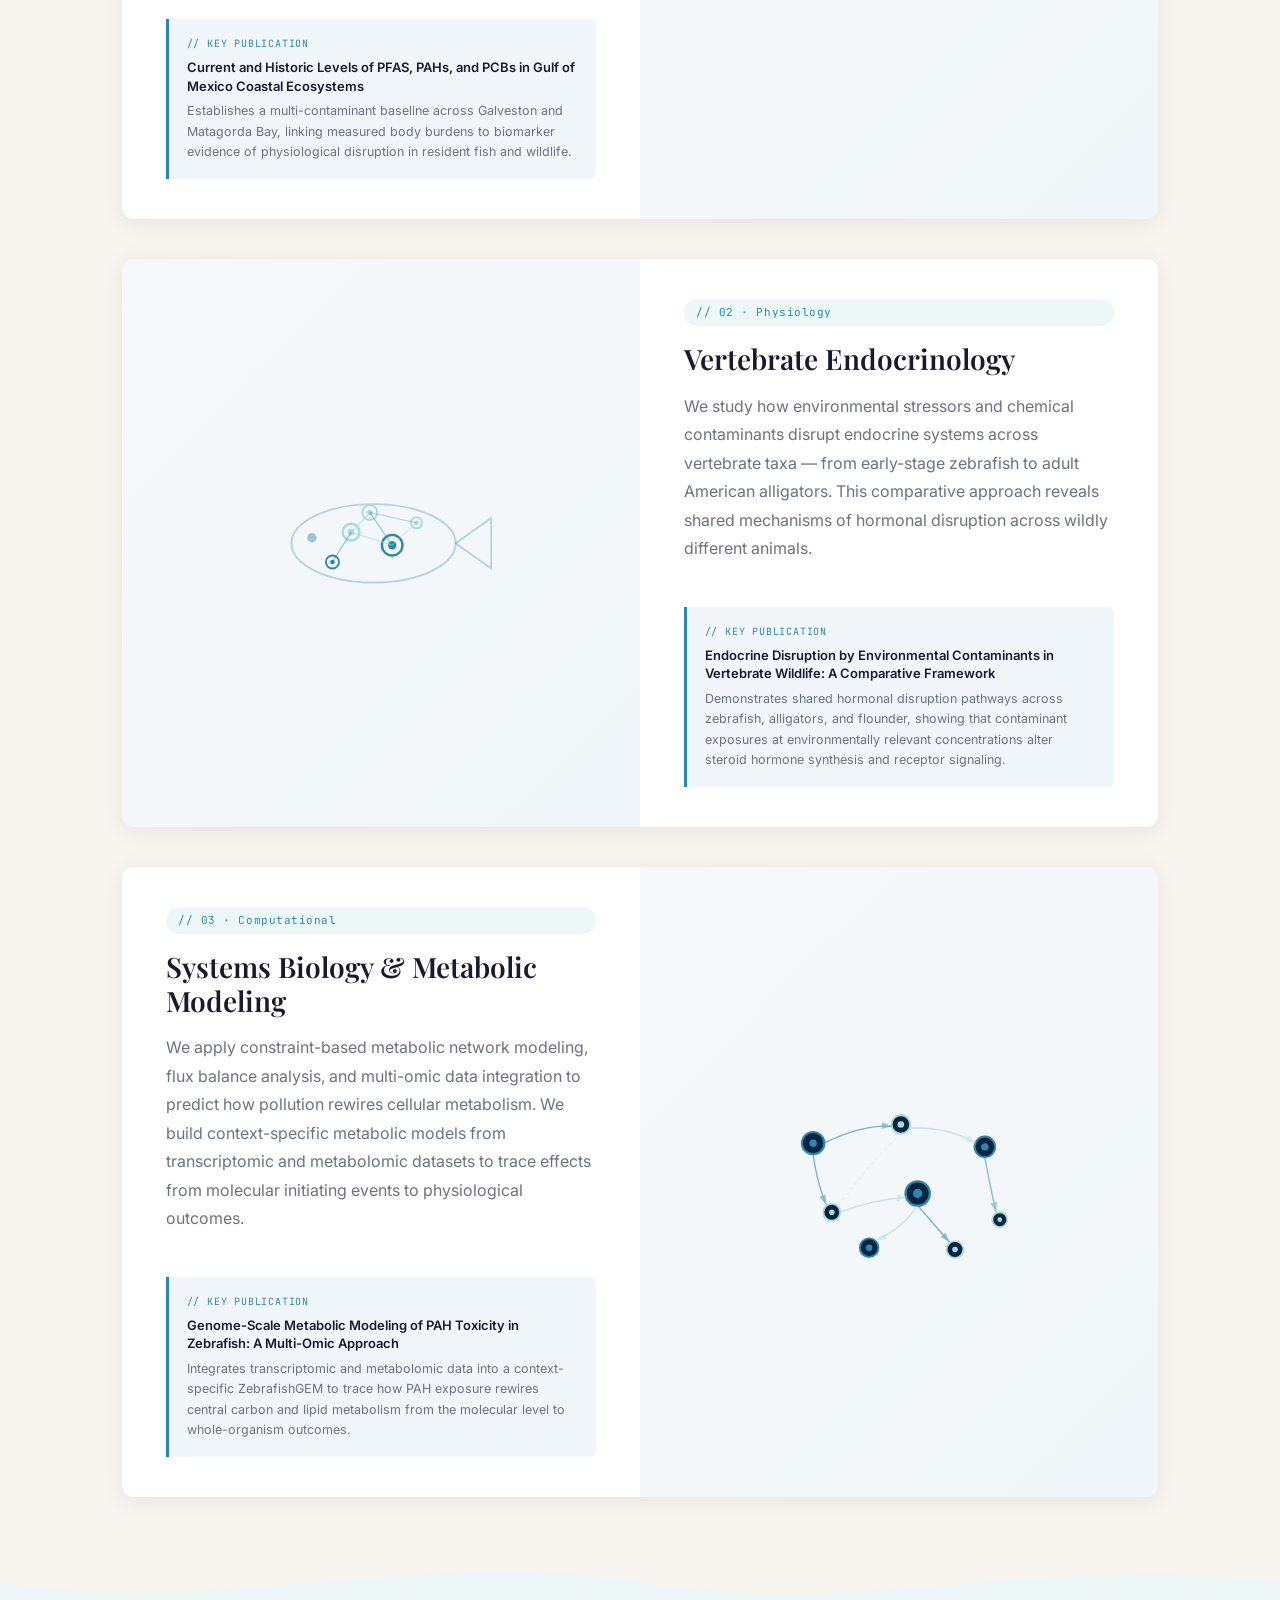
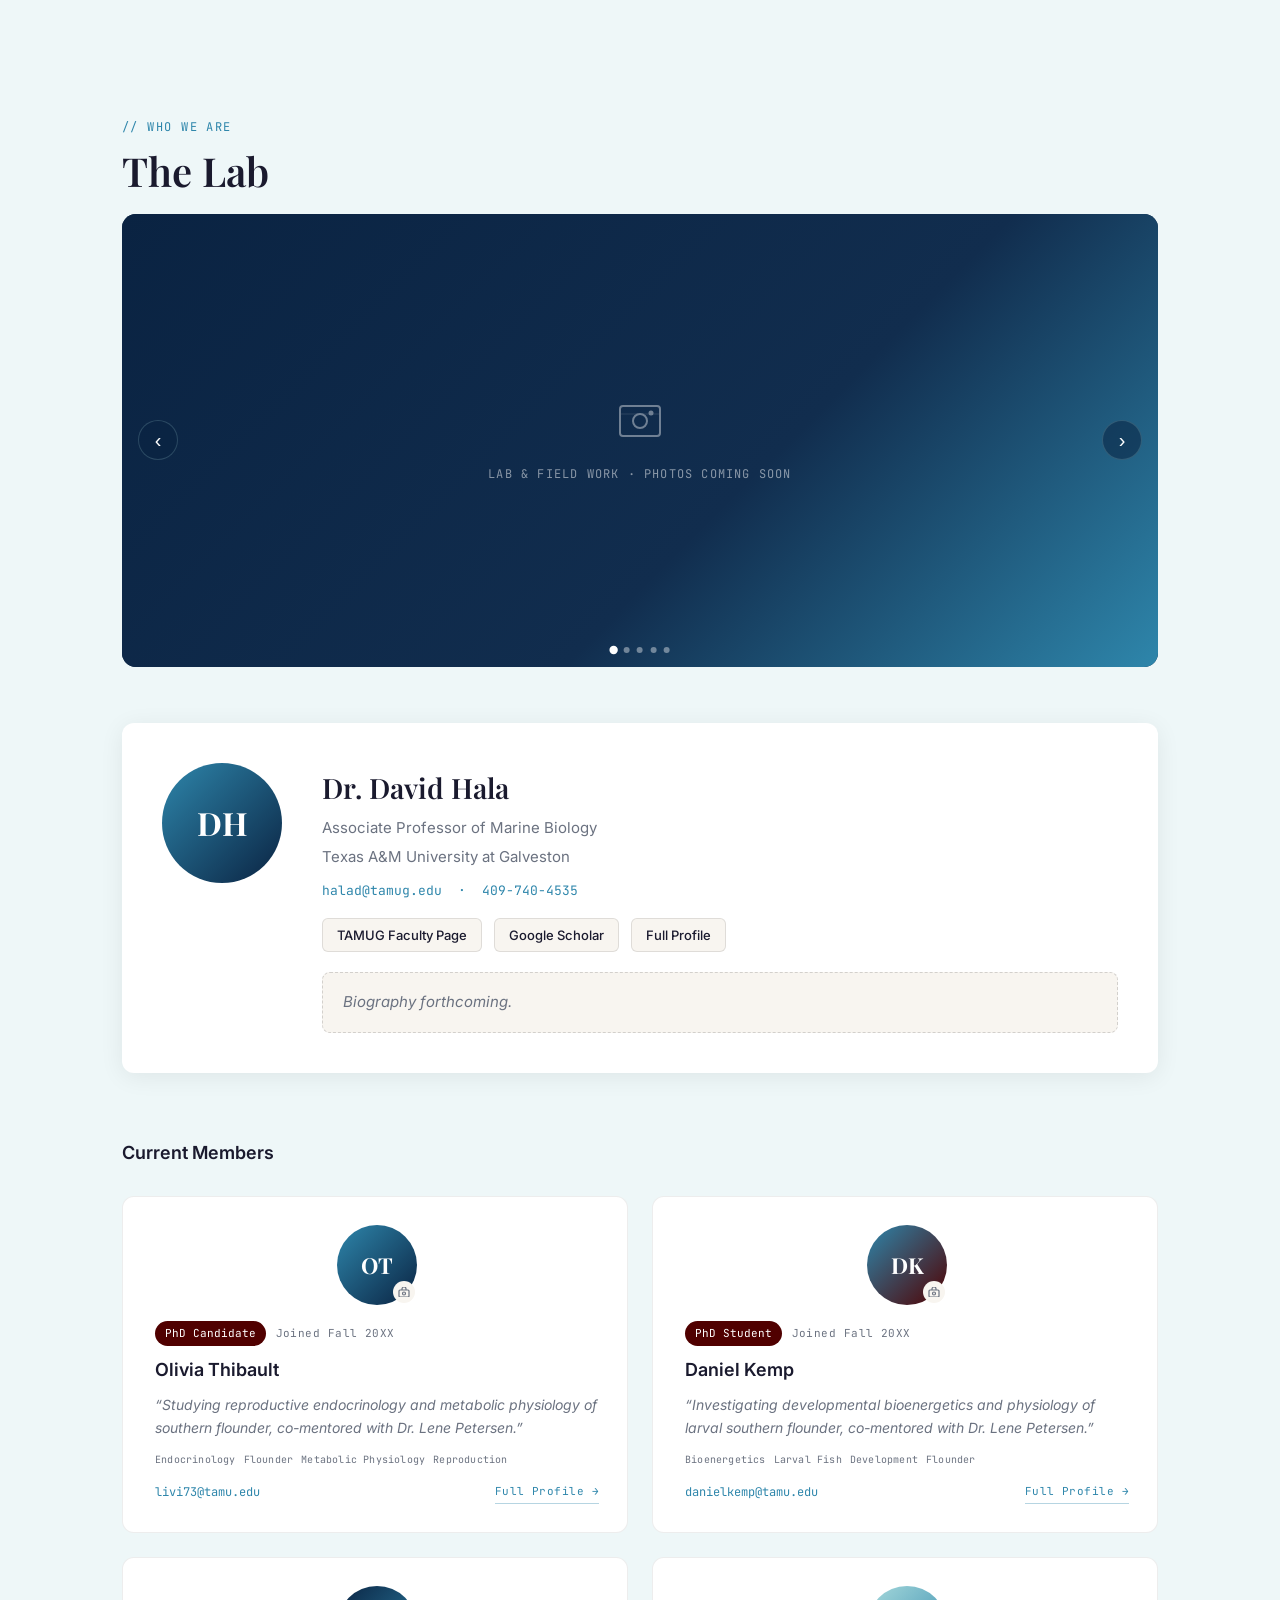
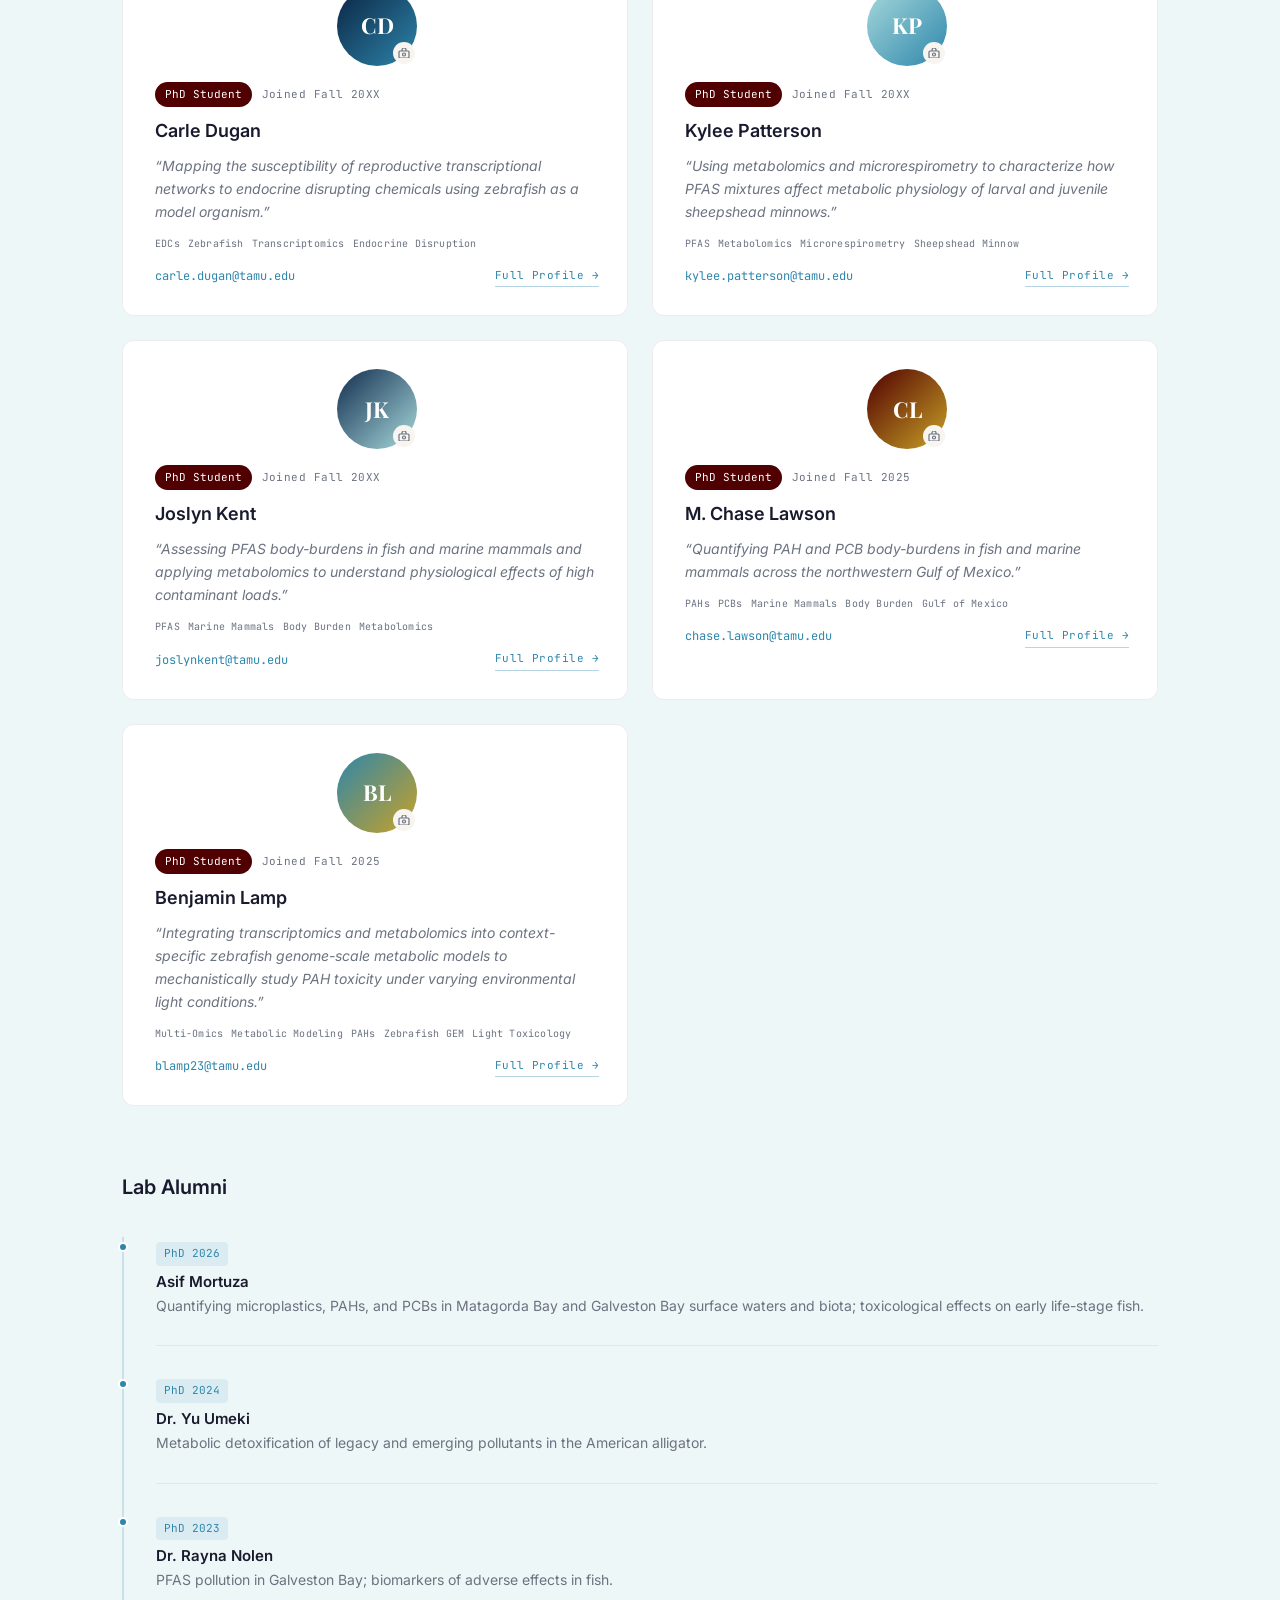
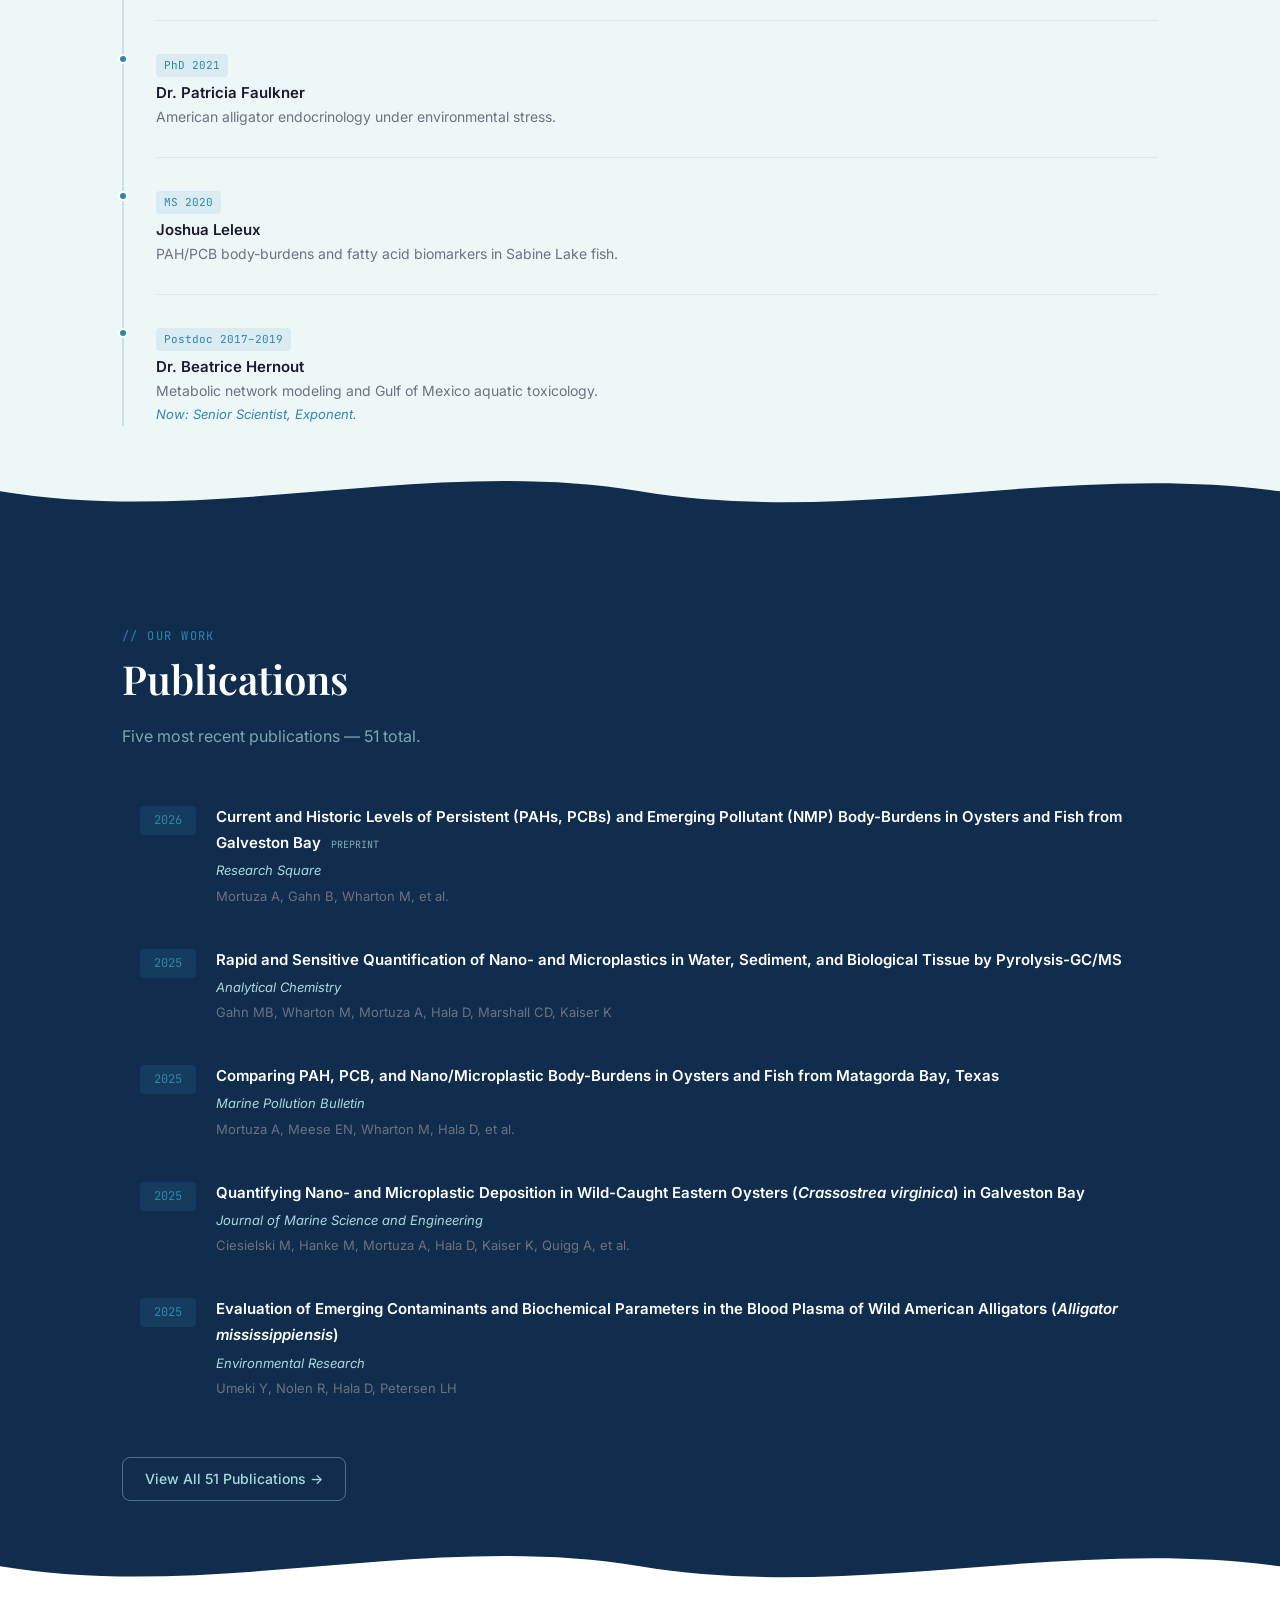
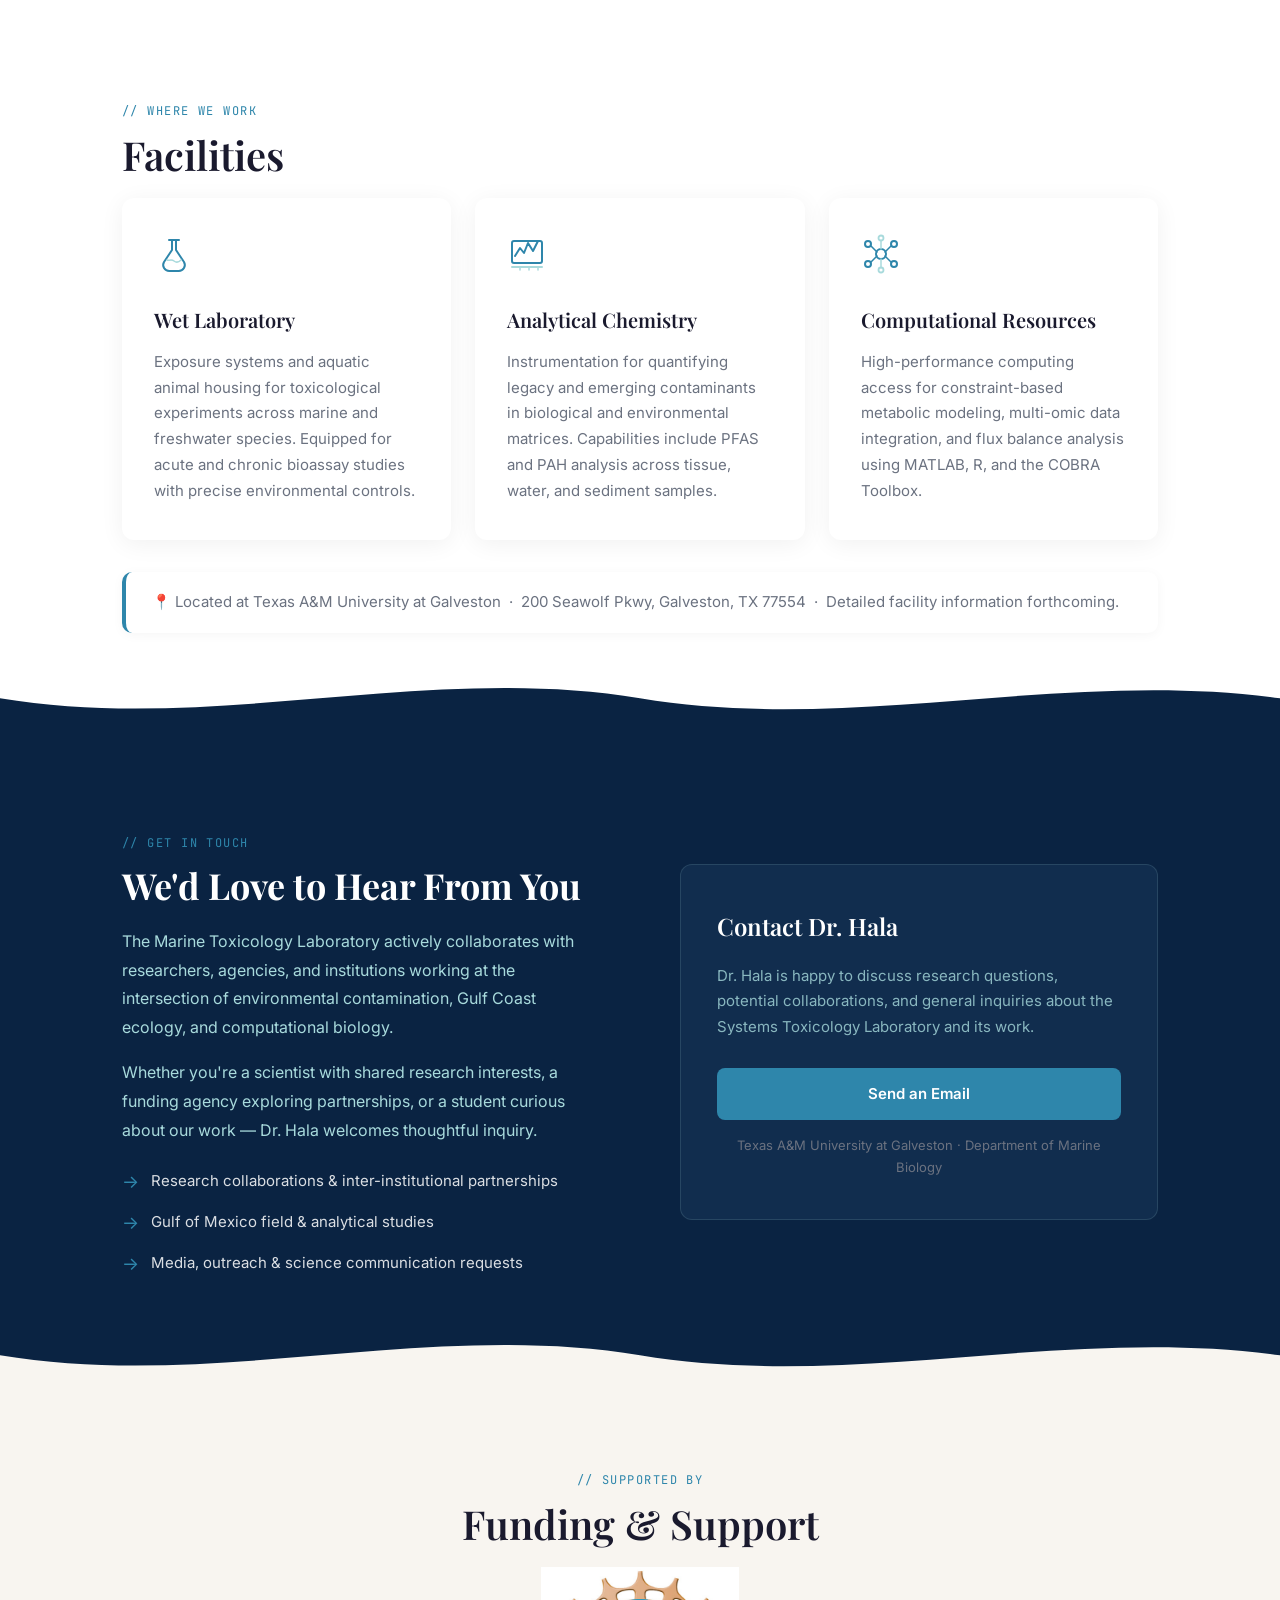
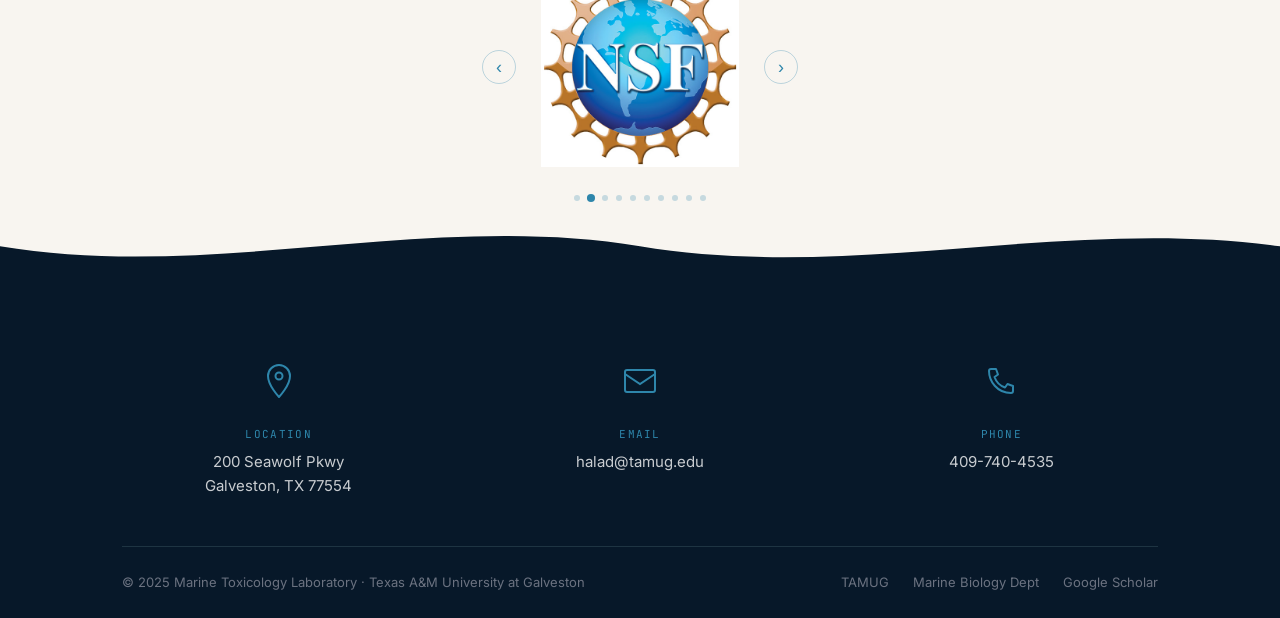
==== commit 54e76931: "Wave dividers between all sections; hero redesign with logo + text columns; research card pub spotli" ====
--- a/index.html
+++ b/index.html
@@ -55,18 +55,22 @@
 ============================================= -->
 <section id="hero" aria-labelledby="hero-h1">
   <div class="hero-content">
-    <p class="hero-eyebrow">Texas A&amp;M University at Galveston · Marine Toxicology</p>
-    <h1 class="hero-headline" id="hero-h1">
-      Decoding How Pollution<br>Rewires Life
-    </h1>
-    <p class="hero-sub">
-      We study how environmental contaminants disrupt the molecular networks
-      that govern survival, growth, and reproduction in Gulf Coast species —
-      and build computational models to predict those disruptions.
-    </p>
-    <div class="hero-ctas">
-      <a href="#research" class="btn-primary">Explore Our Research</a>
-      <a href="#people"   class="btn-secondary">Meet the Team</a>
+    <div class="hero-logo-col">
+      <img src="Images/marine_tox_lab_logo.png" alt="Marine Toxicology Laboratory logo" class="hero-logo-img" />
+    </div>
+    <div class="hero-text-col">
+      <p class="hero-eyebrow">Texas A&amp;M University at Galveston</p>
+      <h1 class="hero-headline" id="hero-h1">Marine Toxicology<br>Laboratory</h1>
+      <p class="hero-quote">"Insert lab quote or mission statement here — something brief and compelling about the work."</p>
+      <p class="hero-sub">
+        Insert mission statement here. Lorem ipsum dolor sit amet, consectetur
+        adipiscing elit — we study how environmental contaminants disrupt the
+        molecular networks governing survival and reproduction in Gulf Coast species.
+      </p>
+      <div class="hero-ctas">
+        <a href="#research" class="btn-primary">Explore Our Research</a>
+        <a href="#people"   class="btn-secondary">Meet the Team</a>
+      </div>
     </div>
   </div>
 
--- a/styles.css
+++ b/styles.css
@@ -321,7 +321,7 @@
   flex-direction: column;
   align-items: center;
   justify-content: center;
-  text-align: center;
+  text-align: left;
   padding: 130px 2rem 100px;
   position: relative;
   overflow: hidden;
@@ -339,7 +339,35 @@
 .hero-content {
   position: relative;
   z-index: 1;
-  max-width: 860px;
+  max-width: 1100px;
+  width: 100%;
+  display: flex;
+  flex-direction: row;
+  align-items: stretch;
+  gap: 4rem;
+}
+
+.hero-logo-col {
+  flex-shrink: 0;
+  display: flex;
+  align-items: center;
+  justify-content: center;
+}
+
+.hero-logo-img {
+  height: 100%;
+  width: auto;
+  max-width: 260px;
+  object-fit: contain;
+  display: block;
+}
+
+.hero-text-col {
+  flex: 1;
+  display: flex;
+  flex-direction: column;
+  justify-content: center;
+  min-width: 0;
 }
 
 .hero-eyebrow {
@@ -348,33 +376,50 @@
   color: var(--teal);
   letter-spacing: 0.16em;
   text-transform: uppercase;
-  margin-bottom: 1.75rem;
+  margin-bottom: 1rem;
 }
 
 .hero-headline {
   font-family: 'Playfair Display', serif;
-  font-size: clamp(36px, 6vw, 64px);
+  font-size: clamp(36px, 5vw, 58px);
   font-weight: 700;
   line-height: 1.08;
   color: #fff;
-  margin-bottom: 1.6rem;
+  margin-bottom: 1.4rem;
+}
+
+.hero-quote {
+  font-family: 'Playfair Display', serif;
+  font-style: italic;
+  font-size: clamp(15px, 1.6vw, 18px);
+  color: rgba(168,218,220,0.9);
+  line-height: 1.65;
+  border-left: 3px solid var(--teal);
+  padding-left: 1rem;
+  margin-bottom: 1.25rem;
 }
 
 .hero-sub {
   font-family: 'Inter', sans-serif;
-  font-size: clamp(16px, 2.2vw, 19px);
+  font-size: clamp(15px, 1.8vw, 17px);
   line-height: 1.8;
-  color: var(--teal-light);
-  max-width: 660px;
-  margin: 0 auto 2.75rem;
+  color: rgba(168,218,220,0.65);
+  margin: 0 0 2.25rem;
 }
 
 .hero-ctas {
   display: flex;
   gap: 1rem;
-  justify-content: center;
+  justify-content: flex-start;
   flex-wrap: wrap;
-  margin-bottom: 3.75rem;
+}
+
+@media (max-width: 768px) {
+  #hero { text-align: center; }
+  .hero-content { flex-direction: column; align-items: center; gap: 2rem; }
+  .hero-logo-img { height: auto; width: 140px; max-width: 140px; }
+  .hero-ctas { justify-content: center; }
+  .hero-quote { text-align: left; }
 }
 
 
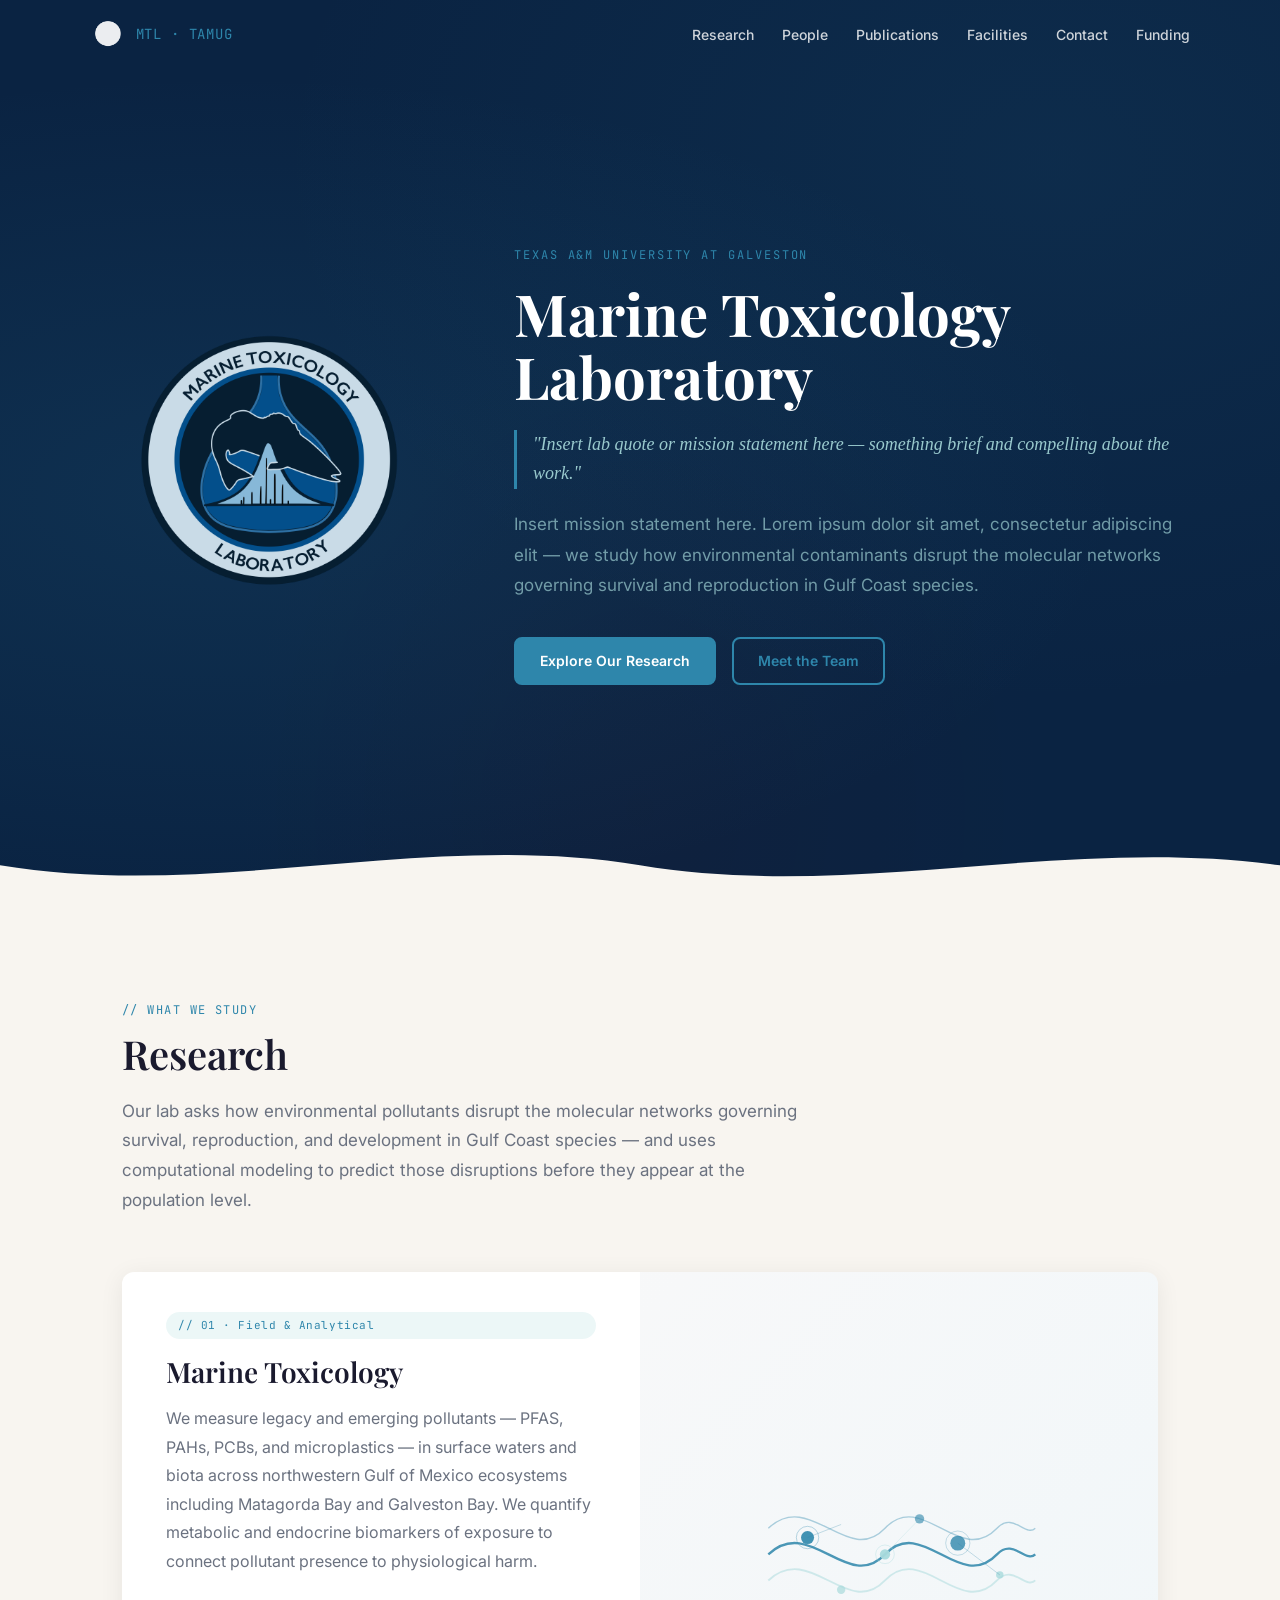
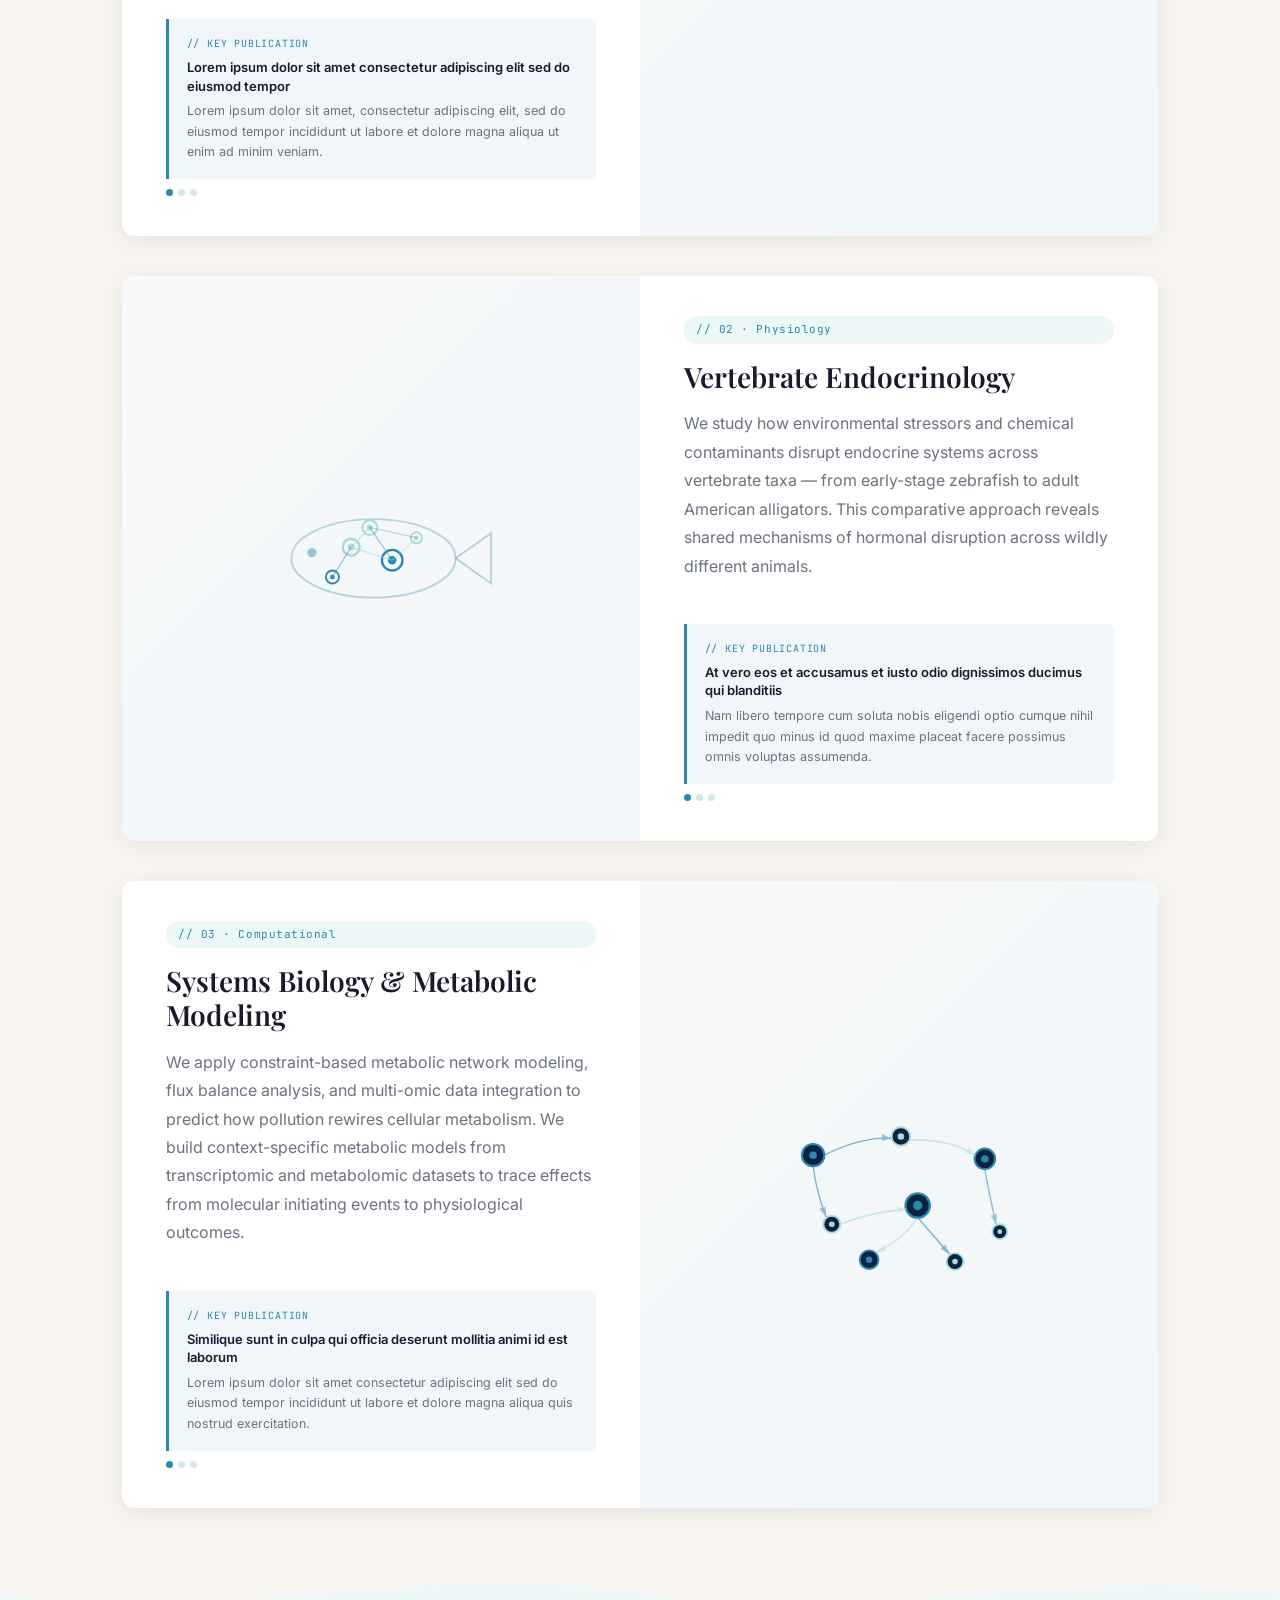
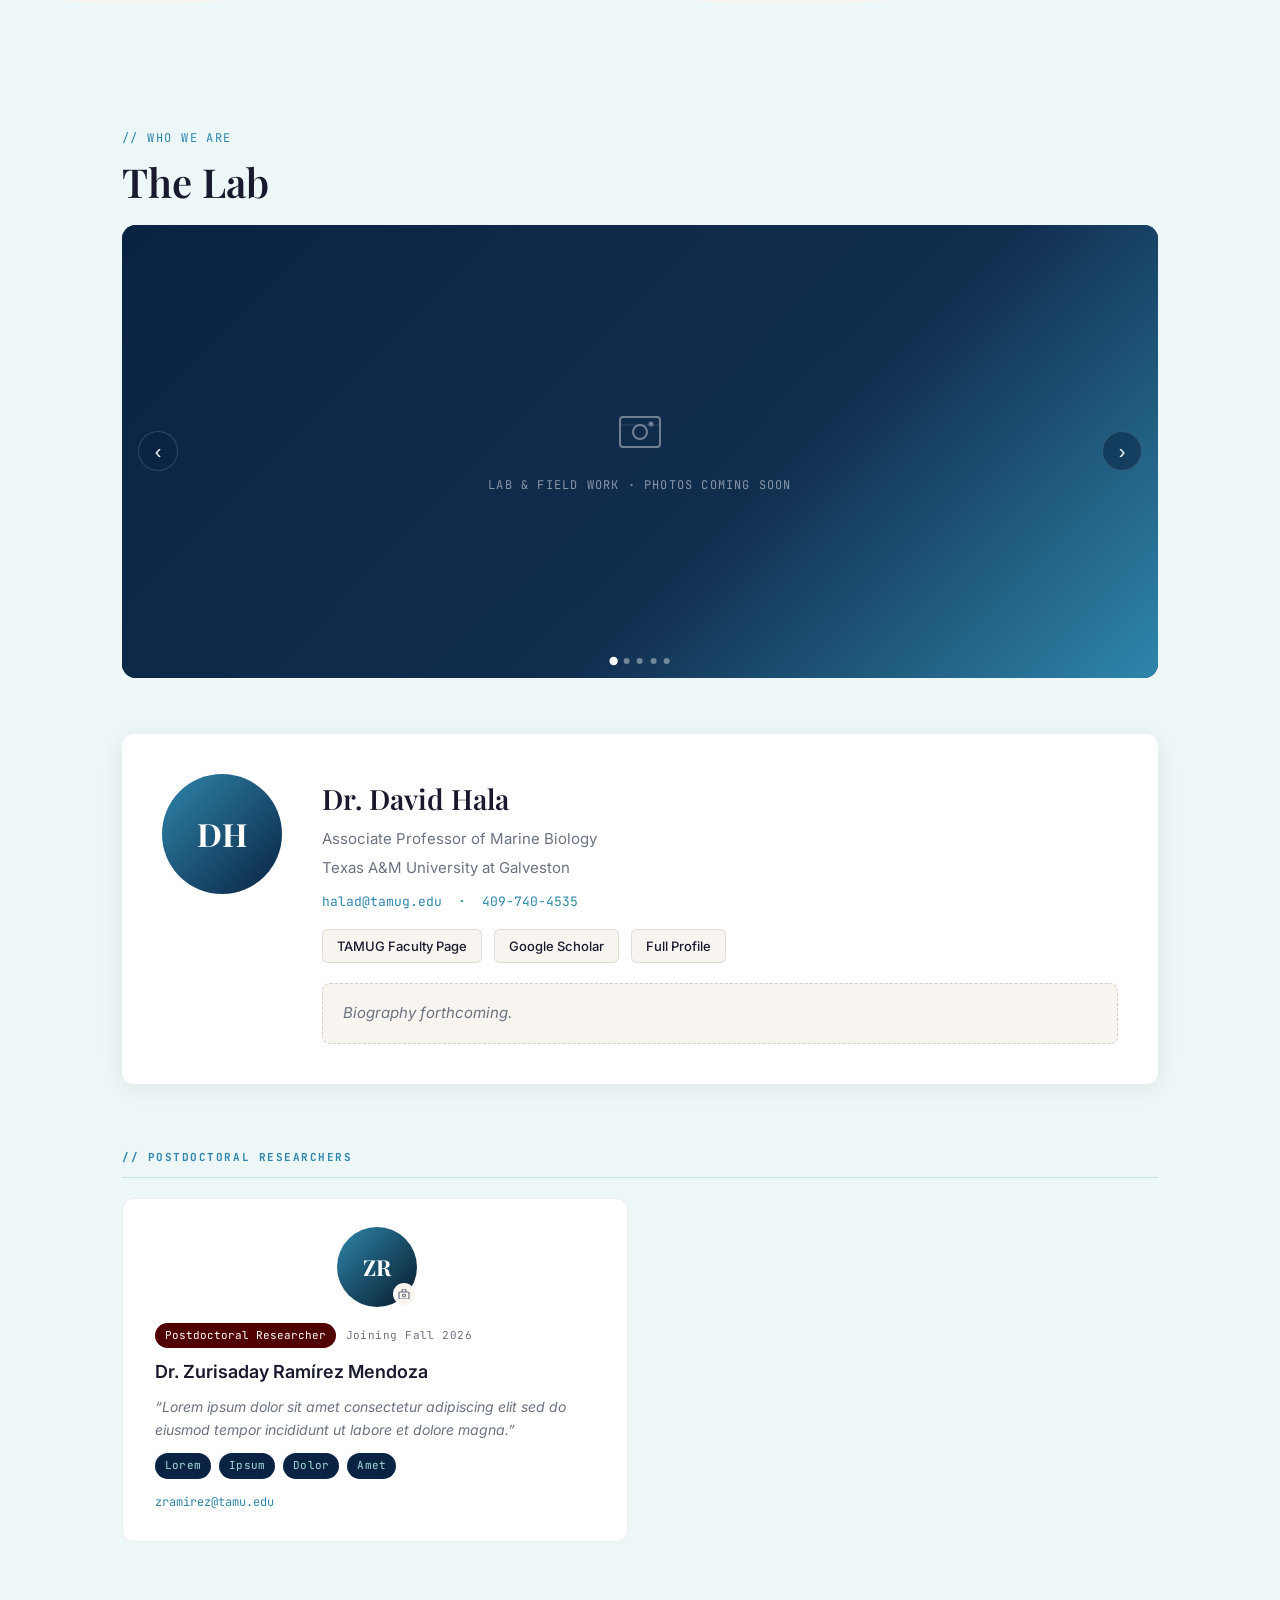
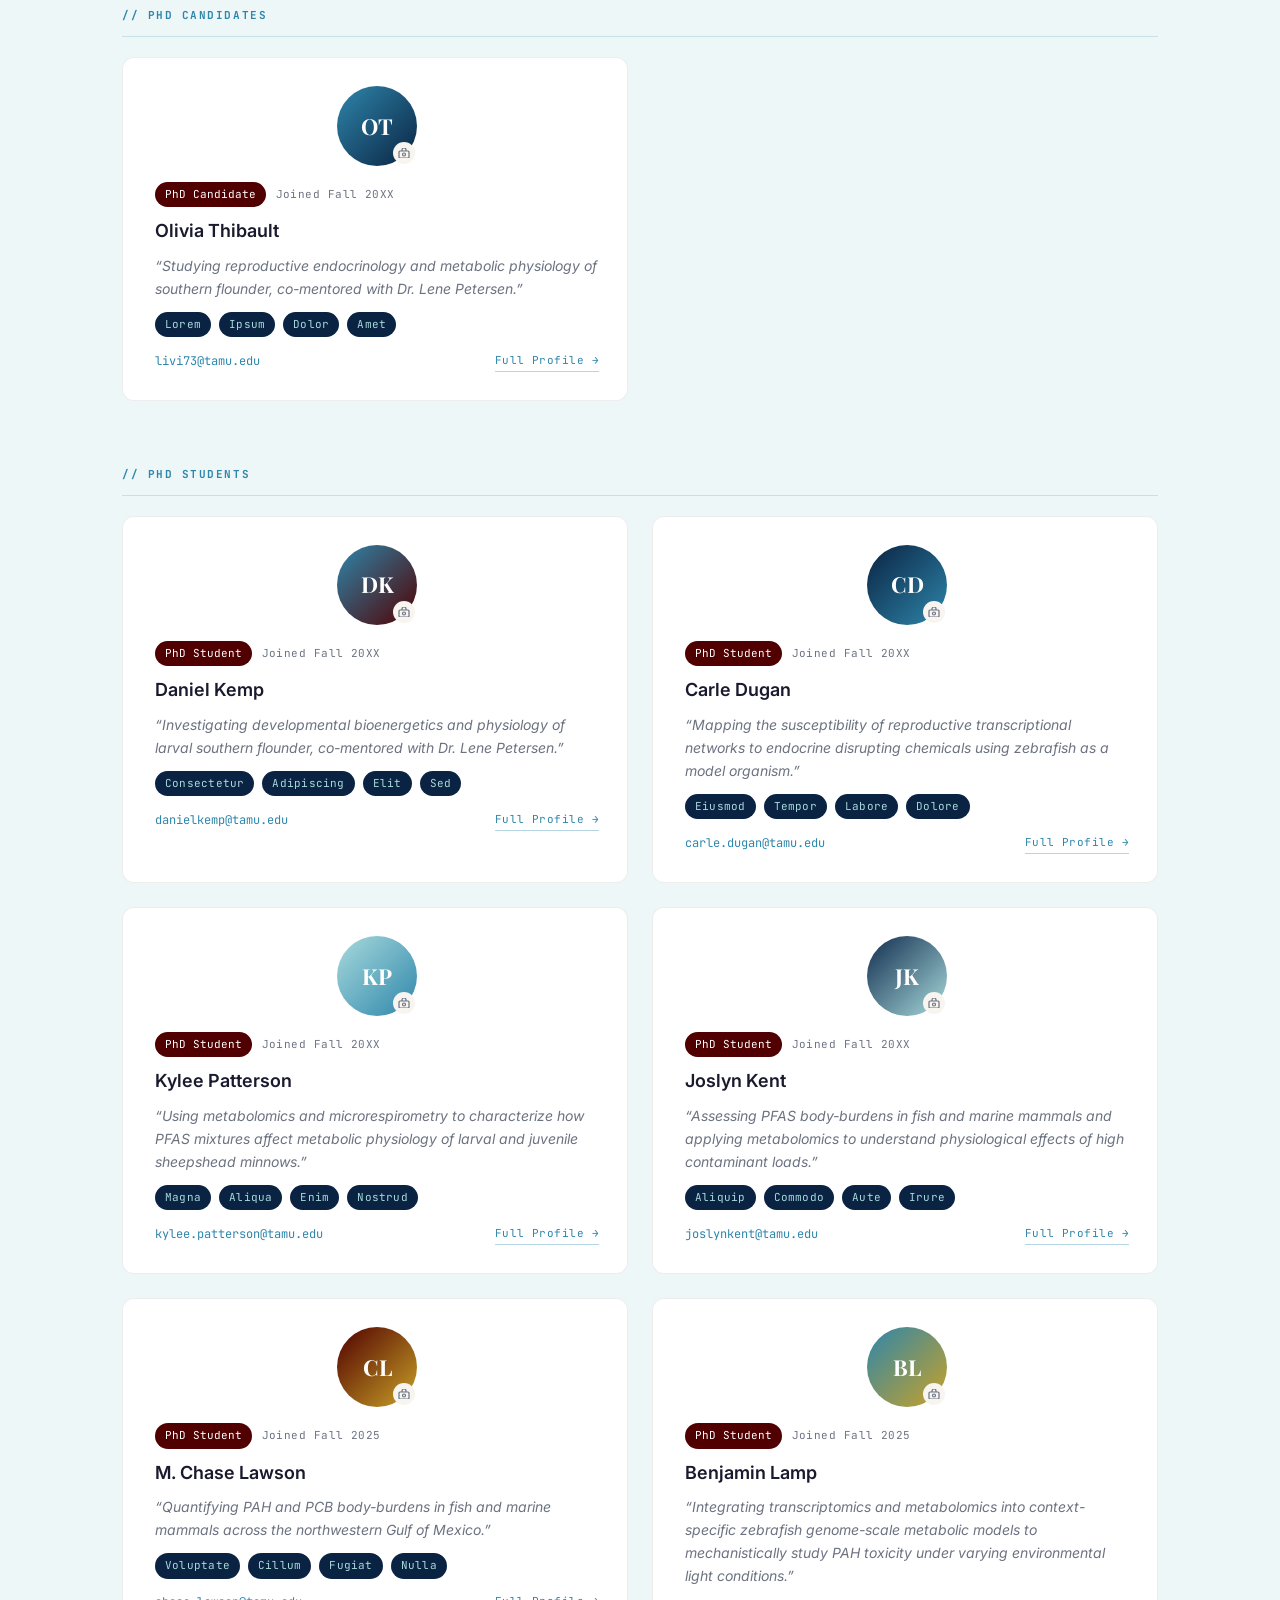
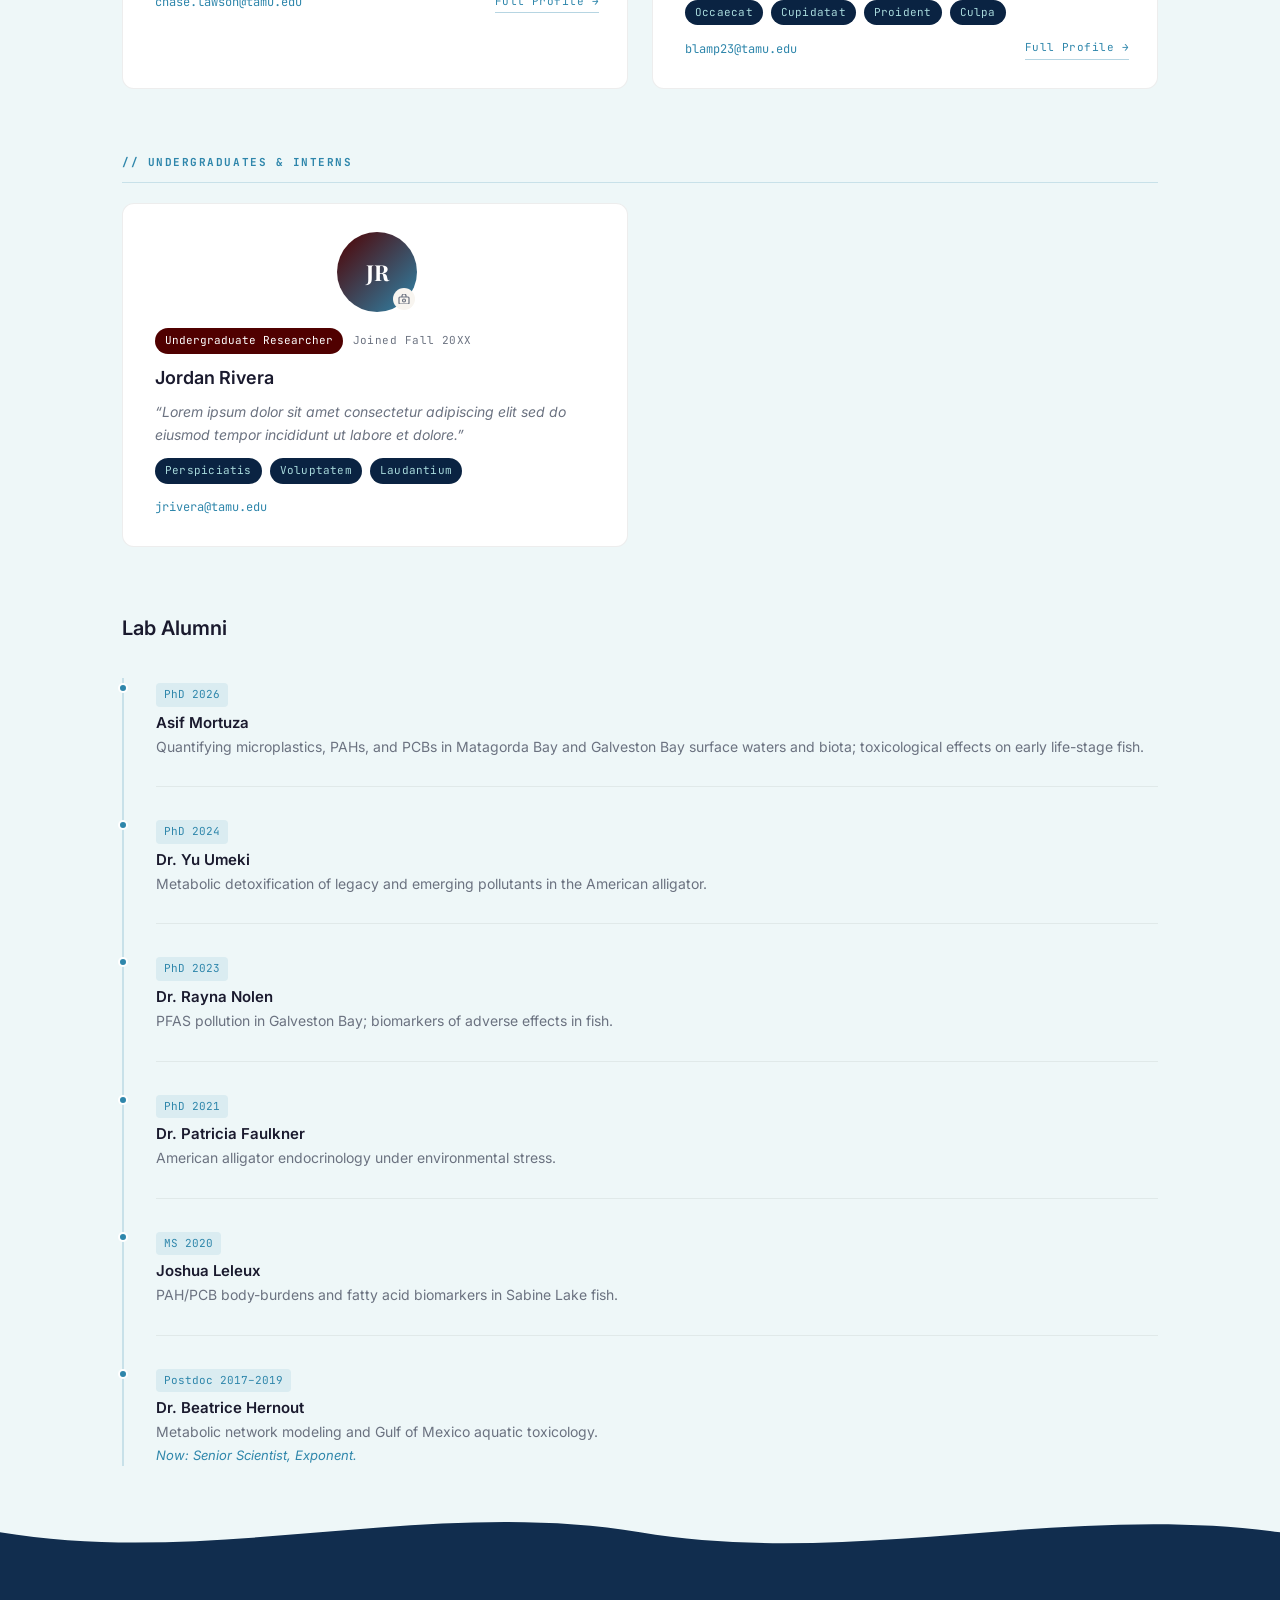
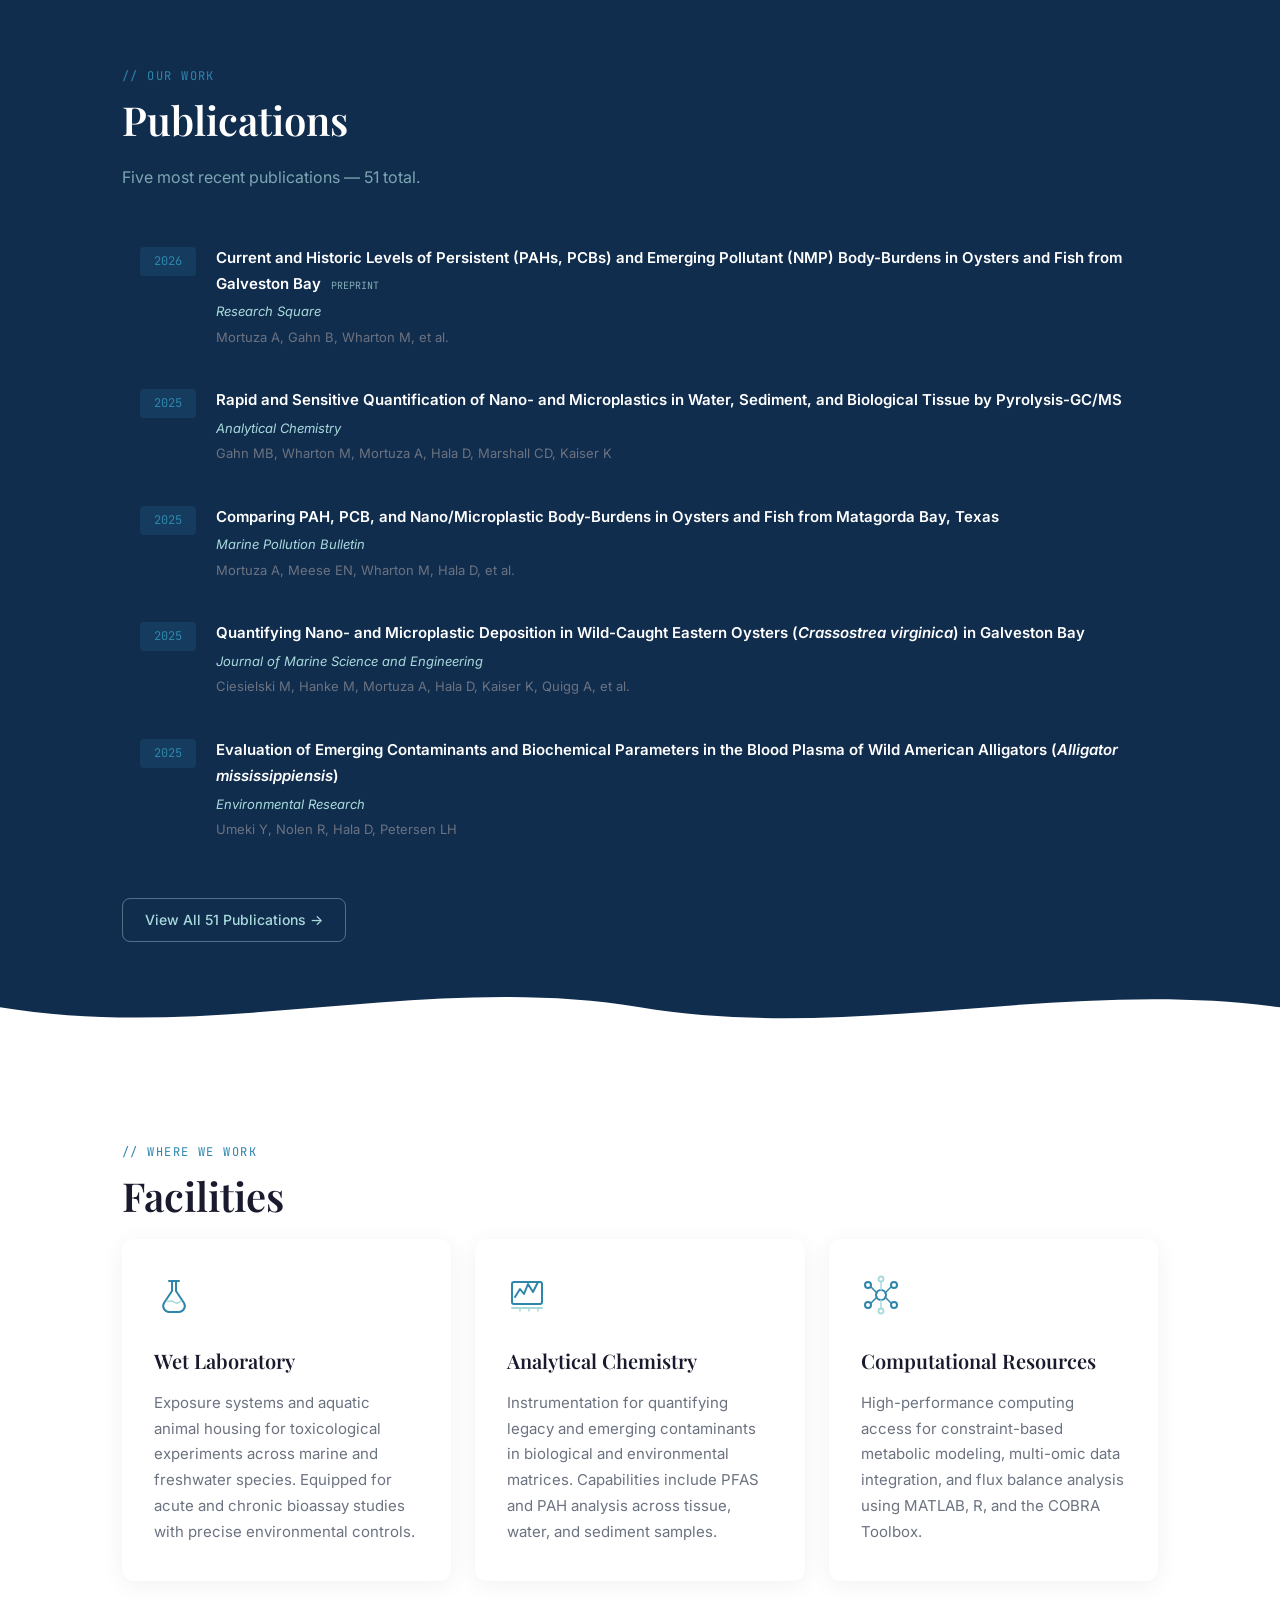
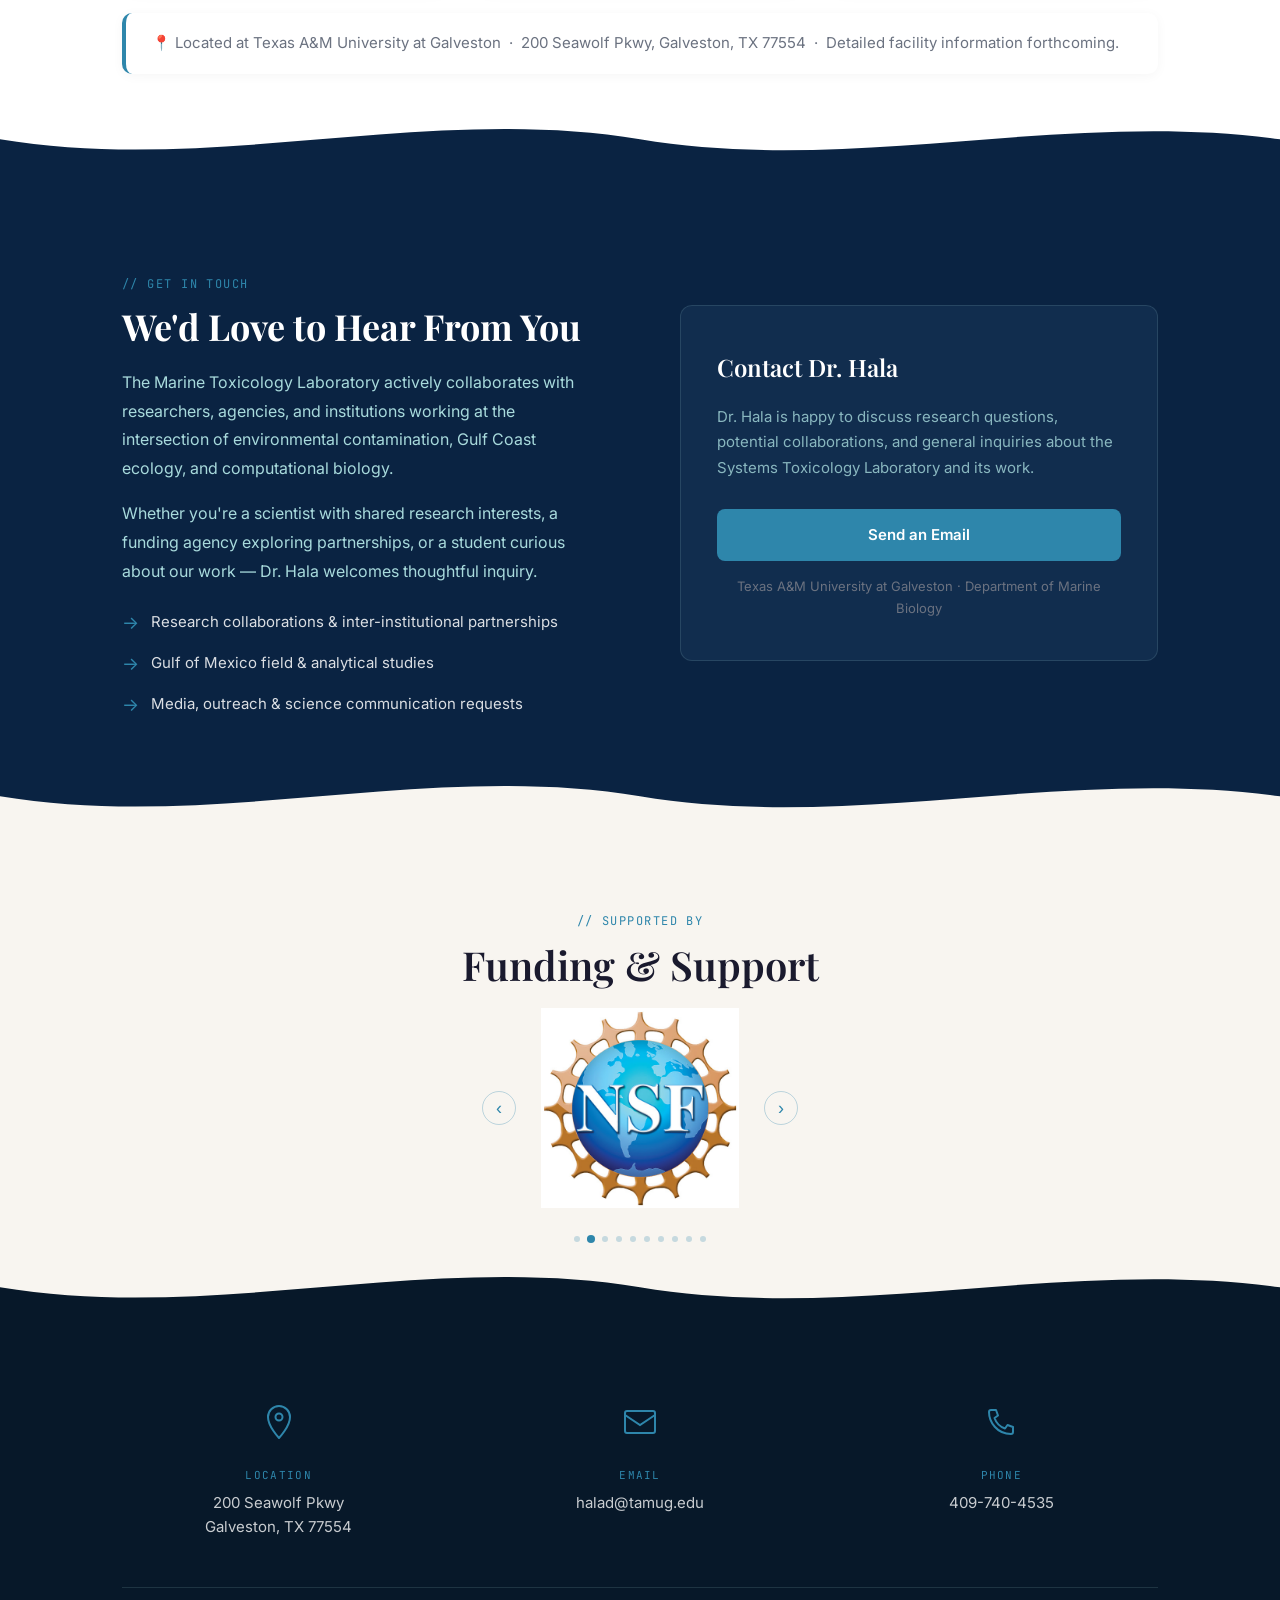
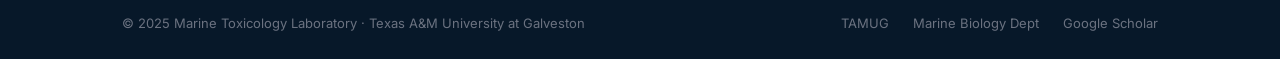
==== commit fd23103b: "Pub spotlight carousel (3 lorem ipsum per card, auto-rotate); keyword pills restored; member hierarc" ====
--- a/index.html
+++ b/index.html
@@ -110,10 +110,33 @@
           metabolic and endocrine biomarkers of exposure to connect pollutant
           presence to physiological harm.
         </p>
-        <div class="card-pub-spotlight">
-          <span class="card-pub-label">// key publication</span>
-          <a href="#" class="card-pub-title">Current and Historic Levels of PFAS, PAHs, and PCBs in Gulf of Mexico Coastal Ecosystems</a>
-          <p class="card-pub-desc">Establishes a multi-contaminant baseline across Galveston and Matagorda Bay, linking measured body burdens to biomarker evidence of physiological disruption in resident fish and wildlife.</p>
+        <div class="card-pub-carousel" data-pub-carousel>
+          <div class="card-pub-slide active">
+            <div class="card-pub-spotlight">
+              <span class="card-pub-label">// key publication</span>
+              <a href="#" class="card-pub-title">Lorem ipsum dolor sit amet consectetur adipiscing elit sed do eiusmod tempor</a>
+              <p class="card-pub-desc">Lorem ipsum dolor sit amet, consectetur adipiscing elit, sed do eiusmod tempor incididunt ut labore et dolore magna aliqua ut enim ad minim veniam.</p>
+            </div>
+          </div>
+          <div class="card-pub-slide">
+            <div class="card-pub-spotlight">
+              <span class="card-pub-label">// key publication</span>
+              <a href="#" class="card-pub-title">Sed ut perspiciatis unde omnis iste natus error sit voluptatem accusantium</a>
+              <p class="card-pub-desc">Ut enim ad minima veniam, quis nostrum exercitationem ullam corporis suscipit laboriosam, nisi ut aliquid ex ea commodi consequatur quis autem.</p>
+            </div>
+          </div>
+          <div class="card-pub-slide">
+            <div class="card-pub-spotlight">
+              <span class="card-pub-label">// key publication</span>
+              <a href="#" class="card-pub-title">Nemo enim ipsam voluptatem quia voluptas sit aspernatur aut odit aut fugit</a>
+              <p class="card-pub-desc">Neque porro quisquam est qui dolorem ipsum quia dolor sit amet consectetur adipisci velit sed quia non numquam eius modi tempora incidunt.</p>
+            </div>
+          </div>
+          <div class="card-pub-dots-row">
+            <button class="card-pub-dot active" data-idx="0" aria-label="Publication 1"></button>
+            <button class="card-pub-dot" data-idx="1" aria-label="Publication 2"></button>
+            <button class="card-pub-dot" data-idx="2" aria-label="Publication 3"></button>
+          </div>
         </div>
       </div>
       <div class="card-illustration" aria-hidden="true">
@@ -154,10 +177,33 @@
           to adult American alligators. This comparative approach reveals shared
           mechanisms of hormonal disruption across wildly different animals.
         </p>
-        <div class="card-pub-spotlight">
-          <span class="card-pub-label">// key publication</span>
-          <a href="#" class="card-pub-title">Endocrine Disruption by Environmental Contaminants in Vertebrate Wildlife: A Comparative Framework</a>
-          <p class="card-pub-desc">Demonstrates shared hormonal disruption pathways across zebrafish, alligators, and flounder, showing that contaminant exposures at environmentally relevant concentrations alter steroid hormone synthesis and receptor signaling.</p>
+        <div class="card-pub-carousel" data-pub-carousel>
+          <div class="card-pub-slide active">
+            <div class="card-pub-spotlight">
+              <span class="card-pub-label">// key publication</span>
+              <a href="#" class="card-pub-title">At vero eos et accusamus et iusto odio dignissimos ducimus qui blanditiis</a>
+              <p class="card-pub-desc">Nam libero tempore cum soluta nobis eligendi optio cumque nihil impedit quo minus id quod maxime placeat facere possimus omnis voluptas assumenda.</p>
+            </div>
+          </div>
+          <div class="card-pub-slide">
+            <div class="card-pub-spotlight">
+              <span class="card-pub-label">// key publication</span>
+              <a href="#" class="card-pub-title">Temporibus autem quibusdam et aut officiis debitis rerum necessitatibus saepe</a>
+              <p class="card-pub-desc">Itaque earum rerum hic tenetur a sapiente delectus ut aut reiciendis voluptatibus maiores alias consequatur aut perferendis doloribus asperiores repellat.</p>
+            </div>
+          </div>
+          <div class="card-pub-slide">
+            <div class="card-pub-spotlight">
+              <span class="card-pub-label">// key publication</span>
+              <a href="#" class="card-pub-title">Quis autem vel eum iure reprehenderit qui in ea voluptate velit esse quam</a>
+              <p class="card-pub-desc">Ut aut reiciendis voluptatibus maiores alias consequatur aut perferendis doloribus asperiores repellat nam libero tempore cum soluta nobis eligendi.</p>
+            </div>
+          </div>
+          <div class="card-pub-dots-row">
+            <button class="card-pub-dot active" data-idx="0" aria-label="Publication 1"></button>
+            <button class="card-pub-dot" data-idx="1" aria-label="Publication 2"></button>
+            <button class="card-pub-dot" data-idx="2" aria-label="Publication 3"></button>
+          </div>
         </div>
       </div>
       <div class="card-illustration" aria-hidden="true">
@@ -200,10 +246,33 @@
           from transcriptomic and metabolomic datasets to trace effects from
           molecular initiating events to physiological outcomes.
         </p>
-        <div class="card-pub-spotlight">
-          <span class="card-pub-label">// key publication</span>
-          <a href="#" class="card-pub-title">Genome-Scale Metabolic Modeling of PAH Toxicity in Zebrafish: A Multi-Omic Approach</a>
-          <p class="card-pub-desc">Integrates transcriptomic and metabolomic data into a context-specific ZebrafishGEM to trace how PAH exposure rewires central carbon and lipid metabolism from the molecular level to whole-organism outcomes.</p>
+        <div class="card-pub-carousel" data-pub-carousel>
+          <div class="card-pub-slide active">
+            <div class="card-pub-spotlight">
+              <span class="card-pub-label">// key publication</span>
+              <a href="#" class="card-pub-title">Similique sunt in culpa qui officia deserunt mollitia animi id est laborum</a>
+              <p class="card-pub-desc">Lorem ipsum dolor sit amet consectetur adipiscing elit sed do eiusmod tempor incididunt ut labore et dolore magna aliqua quis nostrud exercitation.</p>
+            </div>
+          </div>
+          <div class="card-pub-slide">
+            <div class="card-pub-spotlight">
+              <span class="card-pub-label">// key publication</span>
+              <a href="#" class="card-pub-title">Excepteur sint occaecat cupidatat non proident sunt in culpa qui officia</a>
+              <p class="card-pub-desc">Duis aute irure dolor in reprehenderit in voluptate velit esse cillum dolore eu fugiat nulla pariatur excepteur sint occaecat cupidatat non proident.</p>
+            </div>
+          </div>
+          <div class="card-pub-slide">
+            <div class="card-pub-spotlight">
+              <span class="card-pub-label">// key publication</span>
+              <a href="#" class="card-pub-title">Perspiciatis unde omnis iste natus error sit voluptatem doloremque laudantium</a>
+              <p class="card-pub-desc">Totam rem aperiam eaque ipsa quae ab illo inventore veritatis et quasi architecto beatae vitae dicta sunt explicabo nemo enim ipsam voluptatem.</p>
+            </div>
+          </div>
+          <div class="card-pub-dots-row">
+            <button class="card-pub-dot active" data-idx="0" aria-label="Publication 1"></button>
+            <button class="card-pub-dot" data-idx="1" aria-label="Publication 2"></button>
+            <button class="card-pub-dot" data-idx="2" aria-label="Publication 3"></button>
+          </div>
         </div>
       </div>
       <div class="card-illustration" aria-hidden="true">
@@ -330,11 +399,38 @@
       </div>
     </div>
 
-    <!-- Current Members
-         EDITING: each card has: role badge, joined date, name, one-sentence research,
-         keyword pills, email, and a link to their bio page in bios/.
-         Update "Joined Fall 20XX" for each person. -->
-    <h3 class="members-heading fade-up">Current Members</h3>
+    <!-- ── POSTDOCTORAL RESEARCHERS ── -->
+    <h3 class="members-tier-heading fade-up">// Postdoctoral Researchers</h3>
+    <div class="members-grid">
+
+      <!-- Dr. Zurisaday Ramírez Mendoza -->
+      <div class="member-card fade-up">
+        <div class="avatar-sm" style="background:linear-gradient(135deg,#2e86ab,#071829)" aria-label="Photo coming soon for Dr. Zurisaday Ramírez Mendoza">
+          ZR
+          <span class="cam-badge" aria-hidden="true"><svg width="12" height="10" viewBox="0 0 12 10" fill="none"><rect x="1" y="3" width="10" height="7" rx="1" stroke="#6b7280" stroke-width="1.2"/><path d="M4 3V2a2 2 0 0 1 4 0v1" stroke="#6b7280" stroke-width="1.2"/><circle cx="6" cy="6.5" r="1.5" stroke="#6b7280" stroke-width="1.2"/></svg></span>
+          <span class="photo-tip">Photo coming soon</span>
+        </div>
+        <div class="member-meta-row">
+          <span class="role-badge">Postdoctoral Researcher</span>
+          <span class="member-joined">Joining Fall 2026</span>
+        </div>
+        <div class="member-name">Dr. Zurisaday Ramírez Mendoza</div>
+        <p class="member-research">Lorem ipsum dolor sit amet consectetur adipiscing elit sed do eiusmod tempor incididunt ut labore et dolore magna.</p>
+        <div class="member-keywords">
+          <span class="mkw">Lorem</span>
+          <span class="mkw">Ipsum</span>
+          <span class="mkw">Dolor</span>
+          <span class="mkw">Amet</span>
+        </div>
+        <div class="member-footer">
+          <a href="mailto:zramirez@tamu.edu" class="member-email">zramirez@tamu.edu</a>
+        </div>
+      </div>
+
+    </div><!-- /members-grid postdocs -->
+
+    <!-- ── PhD CANDIDATES ── -->
+    <h3 class="members-tier-heading fade-up">// PhD Candidates</h3>
     <div class="members-grid">
 
       <!-- Olivia Thibault -->
@@ -346,15 +442,15 @@
         </div>
         <div class="member-meta-row">
           <span class="role-badge">PhD Candidate</span>
-          <span class="member-joined">Joined Fall 20XX</span><!-- UPDATE -->
+          <span class="member-joined">Joined Fall 20XX</span>
         </div>
         <div class="member-name">Olivia Thibault</div>
         <p class="member-research">Studying reproductive endocrinology and metabolic physiology of southern flounder, co-mentored with Dr. Lene Petersen.</p>
         <div class="member-keywords">
-          <span class="mkw">Endocrinology</span>
-          <span class="mkw">Flounder</span>
-          <span class="mkw">Metabolic Physiology</span>
-          <span class="mkw">Reproduction</span>
+          <span class="mkw">Lorem</span>
+          <span class="mkw">Ipsum</span>
+          <span class="mkw">Dolor</span>
+          <span class="mkw">Amet</span>
         </div>
         <div class="member-footer">
           <a href="mailto:livi73@tamu.edu" class="member-email">livi73@tamu.edu</a>
@@ -362,6 +458,11 @@
         </div>
       </div>
 
+    </div><!-- /members-grid candidates -->
+
+    <!-- ── PhD STUDENTS ── -->
+    <h3 class="members-tier-heading fade-up">// PhD Students</h3>
+    <div class="members-grid">
 
       <!-- Daniel Kemp -->
       <div class="member-card fade-up">
@@ -372,15 +473,15 @@
         </div>
         <div class="member-meta-row">
           <span class="role-badge">PhD Student</span>
-          <span class="member-joined">Joined Fall 20XX</span><!-- UPDATE -->
+          <span class="member-joined">Joined Fall 20XX</span>
         </div>
         <div class="member-name">Daniel Kemp</div>
         <p class="member-research">Investigating developmental bioenergetics and physiology of larval southern flounder, co-mentored with Dr. Lene Petersen.</p>
         <div class="member-keywords">
-          <span class="mkw">Bioenergetics</span>
-          <span class="mkw">Larval Fish</span>
-          <span class="mkw">Development</span>
-          <span class="mkw">Flounder</span>
+          <span class="mkw">Consectetur</span>
+          <span class="mkw">Adipiscing</span>
+          <span class="mkw">Elit</span>
+          <span class="mkw">Sed</span>
         </div>
         <div class="member-footer">
           <a href="mailto:danielkemp@tamu.edu" class="member-email">danielkemp@tamu.edu</a>
@@ -397,15 +498,15 @@
         </div>
         <div class="member-meta-row">
           <span class="role-badge">PhD Student</span>
-          <span class="member-joined">Joined Fall 20XX</span><!-- UPDATE -->
+          <span class="member-joined">Joined Fall 20XX</span>
         </div>
         <div class="member-name">Carle Dugan</div>
         <p class="member-research">Mapping the susceptibility of reproductive transcriptional networks to endocrine disrupting chemicals using zebrafish as a model organism.</p>
         <div class="member-keywords">
-          <span class="mkw">EDCs</span>
-          <span class="mkw">Zebrafish</span>
-          <span class="mkw">Transcriptomics</span>
-          <span class="mkw">Endocrine Disruption</span>
+          <span class="mkw">Eiusmod</span>
+          <span class="mkw">Tempor</span>
+          <span class="mkw">Labore</span>
+          <span class="mkw">Dolore</span>
         </div>
         <div class="member-footer">
           <a href="mailto:carle.dugan@tamu.edu" class="member-email">carle.dugan@tamu.edu</a>
@@ -422,15 +523,15 @@
         </div>
         <div class="member-meta-row">
           <span class="role-badge">PhD Student</span>
-          <span class="member-joined">Joined Fall 20XX</span><!-- UPDATE -->
+          <span class="member-joined">Joined Fall 20XX</span>
         </div>
         <div class="member-name">Kylee Patterson</div>
         <p class="member-research">Using metabolomics and microrespirometry to characterize how PFAS mixtures affect metabolic physiology of larval and juvenile sheepshead minnows.</p>
         <div class="member-keywords">
-          <span class="mkw">PFAS</span>
-          <span class="mkw">Metabolomics</span>
-          <span class="mkw">Microrespirometry</span>
-          <span class="mkw">Sheepshead Minnow</span>
+          <span class="mkw">Magna</span>
+          <span class="mkw">Aliqua</span>
+          <span class="mkw">Enim</span>
+          <span class="mkw">Nostrud</span>
         </div>
         <div class="member-footer">
           <a href="mailto:kylee.patterson@tamu.edu" class="member-email">kylee.patterson@tamu.edu</a>
@@ -447,15 +548,15 @@
         </div>
         <div class="member-meta-row">
           <span class="role-badge">PhD Student</span>
-          <span class="member-joined">Joined Fall 20XX</span><!-- UPDATE -->
+          <span class="member-joined">Joined Fall 20XX</span>
         </div>
         <div class="member-name">Joslyn Kent</div>
         <p class="member-research">Assessing PFAS body-burdens in fish and marine mammals and applying metabolomics to understand physiological effects of high contaminant loads.</p>
         <div class="member-keywords">
-          <span class="mkw">PFAS</span>
-          <span class="mkw">Marine Mammals</span>
-          <span class="mkw">Body Burden</span>
-          <span class="mkw">Metabolomics</span>
+          <span class="mkw">Aliquip</span>
+          <span class="mkw">Commodo</span>
+          <span class="mkw">Aute</span>
+          <span class="mkw">Irure</span>
         </div>
         <div class="member-footer">
           <a href="mailto:joslynkent@tamu.edu" class="member-email">joslynkent@tamu.edu</a>
@@ -477,11 +578,10 @@
         <div class="member-name">M. Chase Lawson</div>
         <p class="member-research">Quantifying PAH and PCB body-burdens in fish and marine mammals across the northwestern Gulf of Mexico.</p>
         <div class="member-keywords">
-          <span class="mkw">PAHs</span>
-          <span class="mkw">PCBs</span>
-          <span class="mkw">Marine Mammals</span>
-          <span class="mkw">Body Burden</span>
-          <span class="mkw">Gulf of Mexico</span>
+          <span class="mkw">Voluptate</span>
+          <span class="mkw">Cillum</span>
+          <span class="mkw">Fugiat</span>
+          <span class="mkw">Nulla</span>
         </div>
         <div class="member-footer">
           <a href="mailto:chase.lawson@tamu.edu" class="member-email">chase.lawson@tamu.edu</a>
@@ -503,11 +603,10 @@
         <div class="member-name">Benjamin Lamp</div>
         <p class="member-research">Integrating transcriptomics and metabolomics into context-specific zebrafish genome-scale metabolic models to mechanistically study PAH toxicity under varying environmental light conditions.</p>
         <div class="member-keywords">
-          <span class="mkw">Multi-Omics</span>
-          <span class="mkw">Metabolic Modeling</span>
-          <span class="mkw">PAHs</span>
-          <span class="mkw">Zebrafish GEM</span>
-          <span class="mkw">Light Toxicology</span>
+          <span class="mkw">Occaecat</span>
+          <span class="mkw">Cupidatat</span>
+          <span class="mkw">Proident</span>
+          <span class="mkw">Culpa</span>
         </div>
         <div class="member-footer">
           <a href="mailto:blamp23@tamu.edu" class="member-email">blamp23@tamu.edu</a>
@@ -515,7 +614,36 @@
         </div>
       </div>
 
-    </div><!-- /members-grid -->
+    </div><!-- /members-grid phd students -->
+
+    <!-- ── UNDERGRADUATES & INTERNS ── -->
+    <h3 class="members-tier-heading fade-up">// Undergraduates &amp; Interns</h3>
+    <div class="members-grid">
+
+      <!-- Jordan Rivera -->
+      <div class="member-card fade-up">
+        <div class="avatar-sm" style="background:linear-gradient(135deg,#500000,#2e86ab)" aria-label="Photo coming soon for Jordan Rivera">
+          JR
+          <span class="cam-badge" aria-hidden="true"><svg width="12" height="10" viewBox="0 0 12 10" fill="none"><rect x="1" y="3" width="10" height="7" rx="1" stroke="#6b7280" stroke-width="1.2"/><path d="M4 3V2a2 2 0 0 1 4 0v1" stroke="#6b7280" stroke-width="1.2"/><circle cx="6" cy="6.5" r="1.5" stroke="#6b7280" stroke-width="1.2"/></svg></span>
+          <span class="photo-tip">Photo coming soon</span>
+        </div>
+        <div class="member-meta-row">
+          <span class="role-badge">Undergraduate Researcher</span>
+          <span class="member-joined">Joined Fall 20XX</span>
+        </div>
+        <div class="member-name">Jordan Rivera</div>
+        <p class="member-research">Lorem ipsum dolor sit amet consectetur adipiscing elit sed do eiusmod tempor incididunt ut labore et dolore.</p>
+        <div class="member-keywords">
+          <span class="mkw">Perspiciatis</span>
+          <span class="mkw">Voluptatem</span>
+          <span class="mkw">Laudantium</span>
+        </div>
+        <div class="member-footer">
+          <a href="mailto:jrivera@tamu.edu" class="member-email">jrivera@tamu.edu</a>
+        </div>
+      </div>
+
+    </div><!-- /members-grid undergrads -->
 
     <!-- Alumni -->
     <div class="fade-up">
--- a/styles.css
+++ b/styles.css
@@ -343,22 +343,21 @@
   width: 100%;
   display: flex;
   flex-direction: row;
-  align-items: stretch;
+  align-items: center;
   gap: 4rem;
 }
 
 .hero-logo-col {
   flex-shrink: 0;
+  width: 360px;
   display: flex;
   align-items: center;
   justify-content: center;
 }
 
 .hero-logo-img {
-  height: 100%;
-  width: auto;
-  max-width: 260px;
-  object-fit: contain;
+  width: 100%;
+  height: auto;
   display: block;
 }
 
@@ -652,6 +651,32 @@
   color: var(--text-dark);
   margin-bottom: 1.75rem;
 }
+
+.members-tier-heading {
+  font-family: 'JetBrains Mono', monospace;
+  font-size: 11px;
+  color: var(--teal);
+  letter-spacing: 0.14em;
+  text-transform: uppercase;
+  border-bottom: 1px solid rgba(46,134,171,0.2);
+  padding-bottom: 0.65rem;
+  margin: 2.5rem 0 1.25rem;
+}
+
+/* Publication spotlight carousel on research cards */
+.card-pub-slide { display: none; }
+.card-pub-slide.active { display: block; }
+.card-pub-dots-row { display: flex; gap: 5px; margin-top: 0.65rem; }
+.card-pub-dot {
+  width: 7px; height: 7px;
+  border-radius: 50%;
+  background: rgba(46,134,171,0.2);
+  cursor: pointer;
+  border: none;
+  padding: 0;
+  transition: background 0.2s;
+}
+.card-pub-dot.active { background: var(--teal); }
 
 /* 2-column grid of member cards */
 .members-grid {
@@ -812,11 +837,11 @@
 }
 .mkw {
   font-family: 'JetBrains Mono', monospace;
-  font-size: 10px;
-  color: var(--text-muted);
-  background: none;
-  border: none;
-  padding: 0;
+  font-size: 11px;
+  color: var(--teal-light);
+  background: var(--navy);
+  padding: 3px 10px;
+  border-radius: 100px;
   letter-spacing: 0.02em;
 }
 
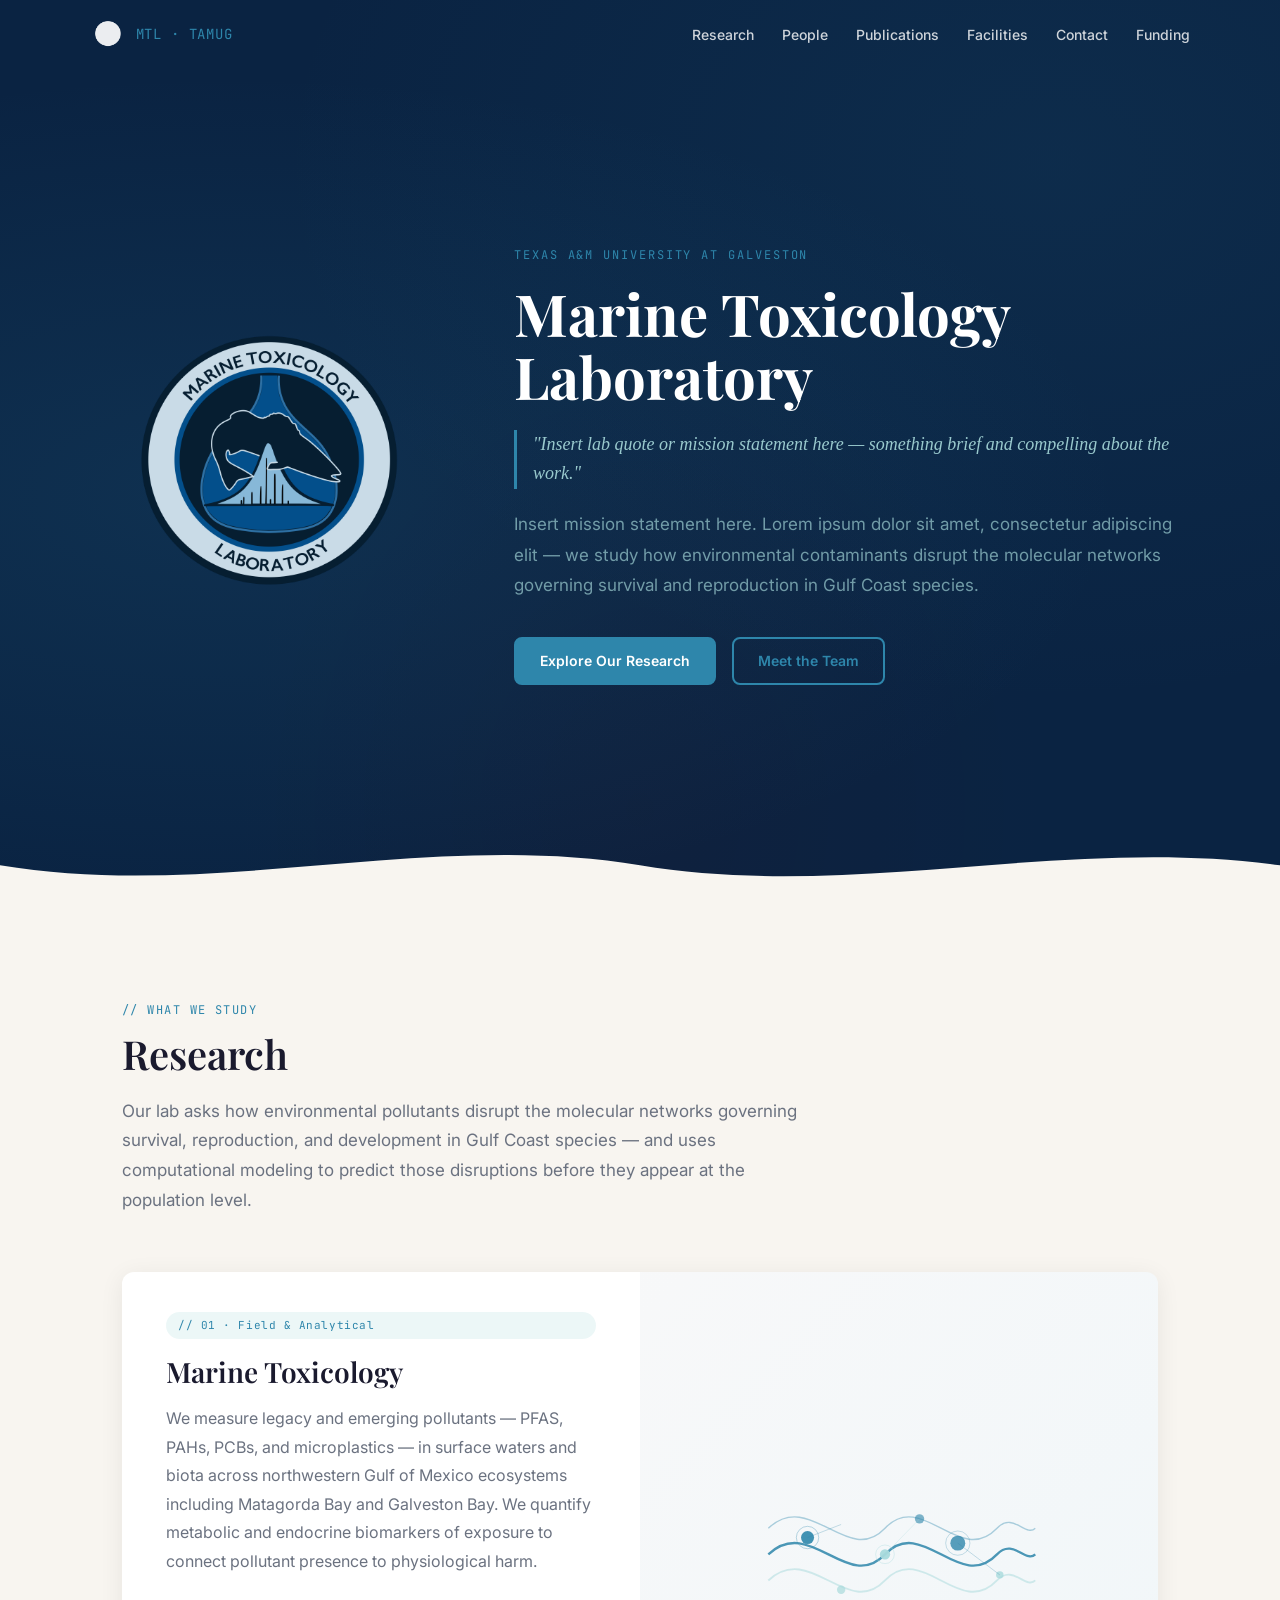
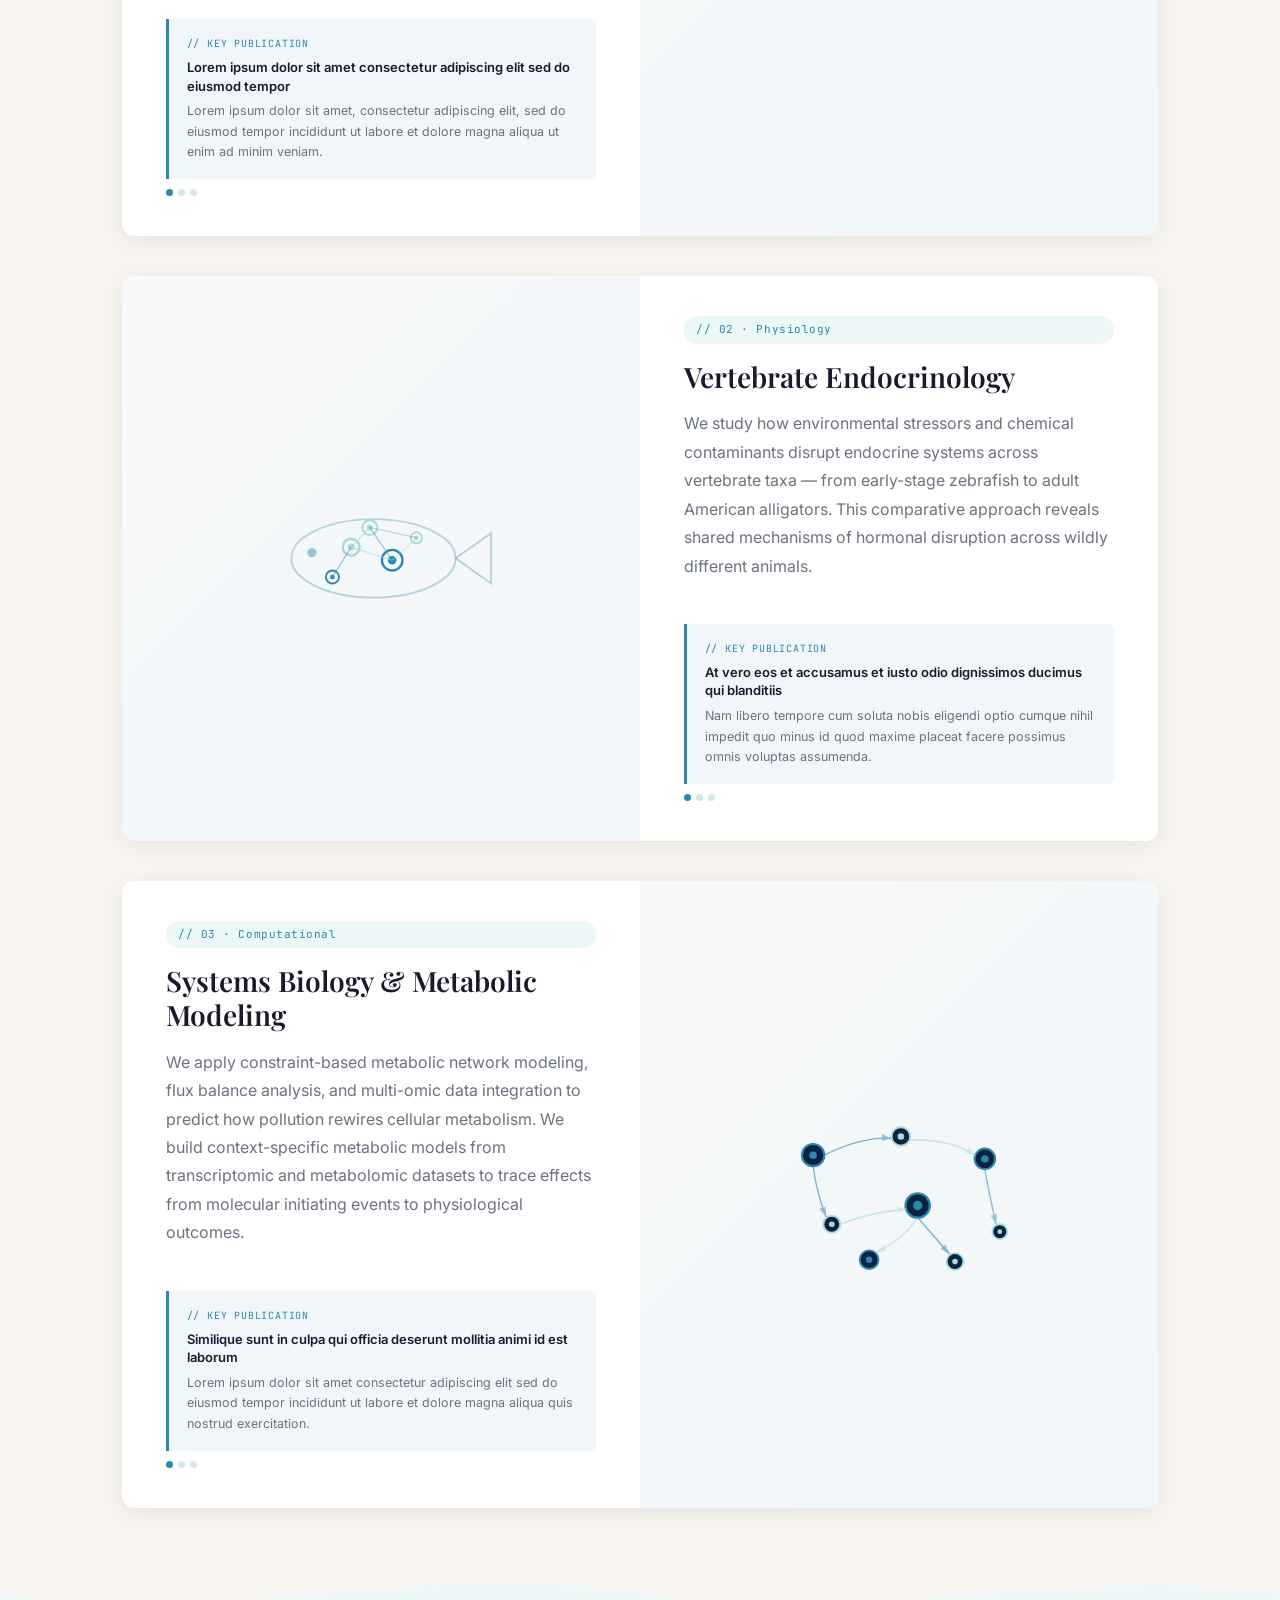
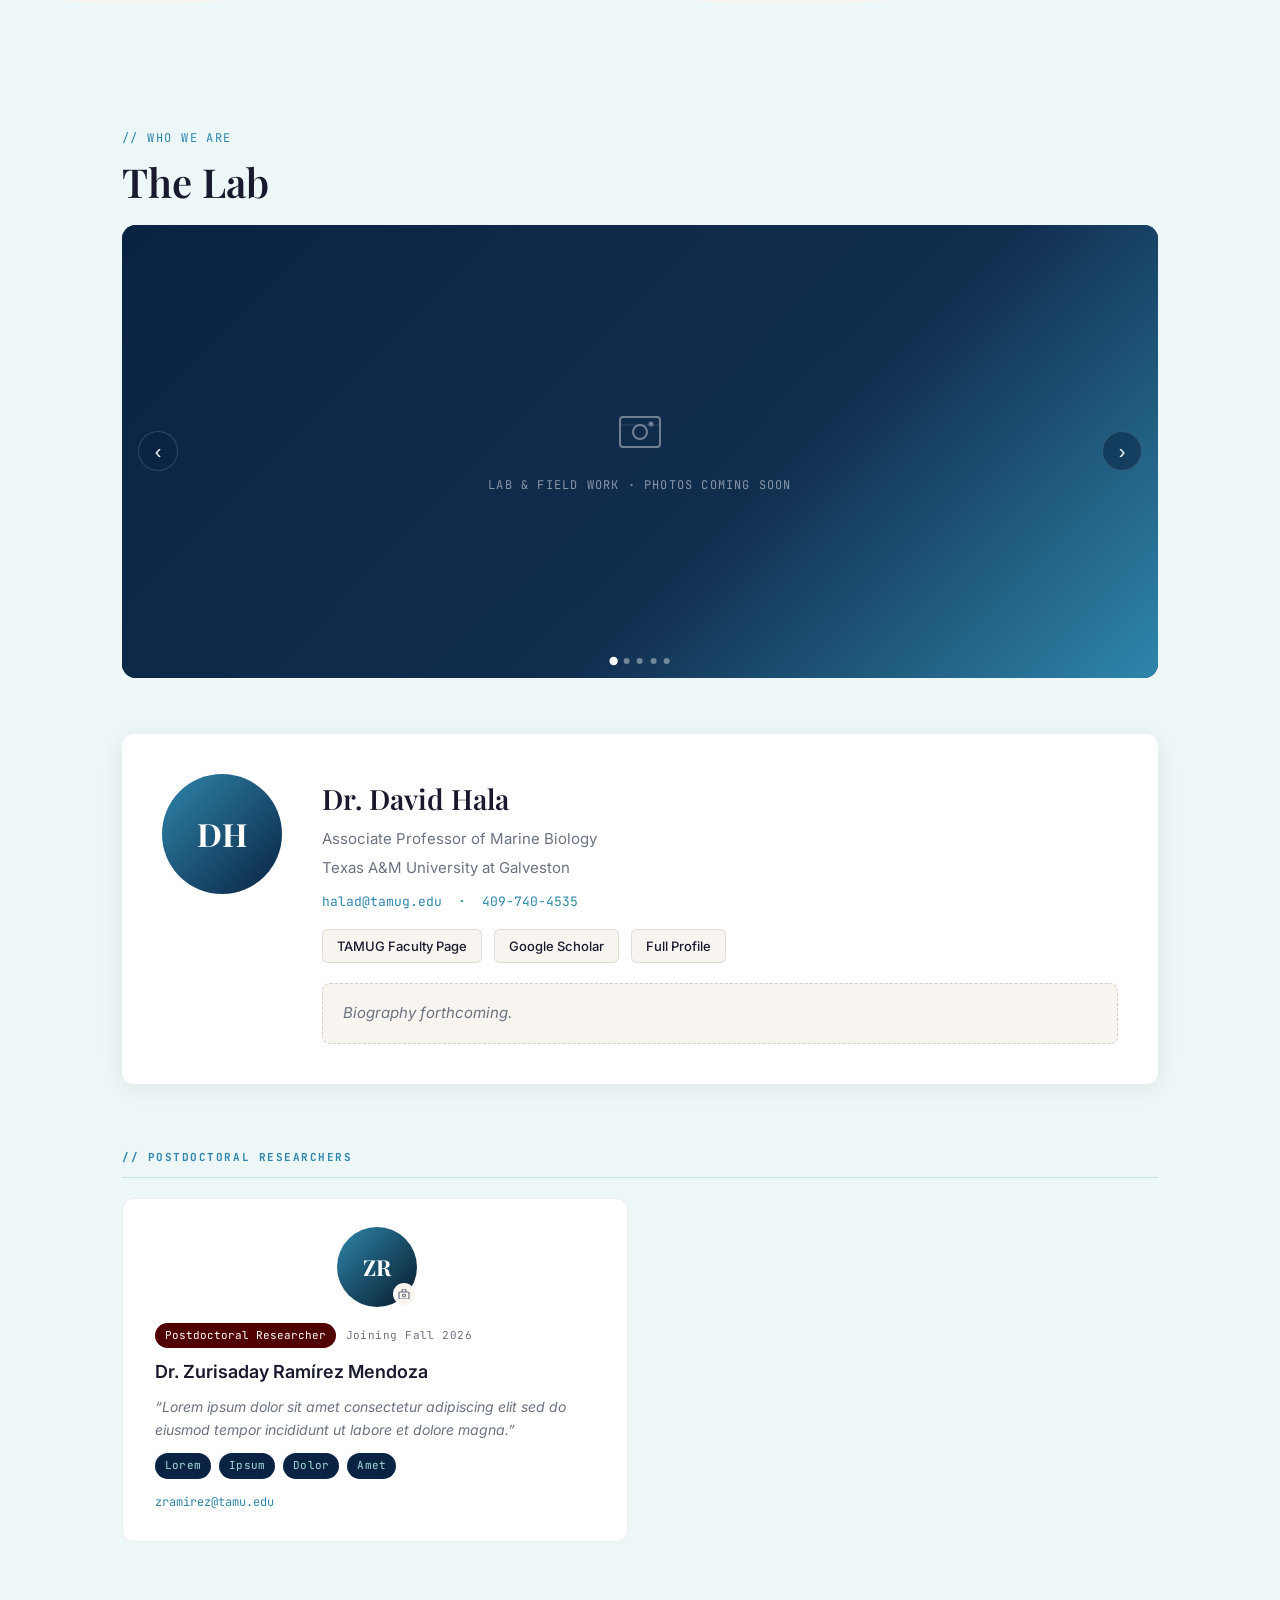
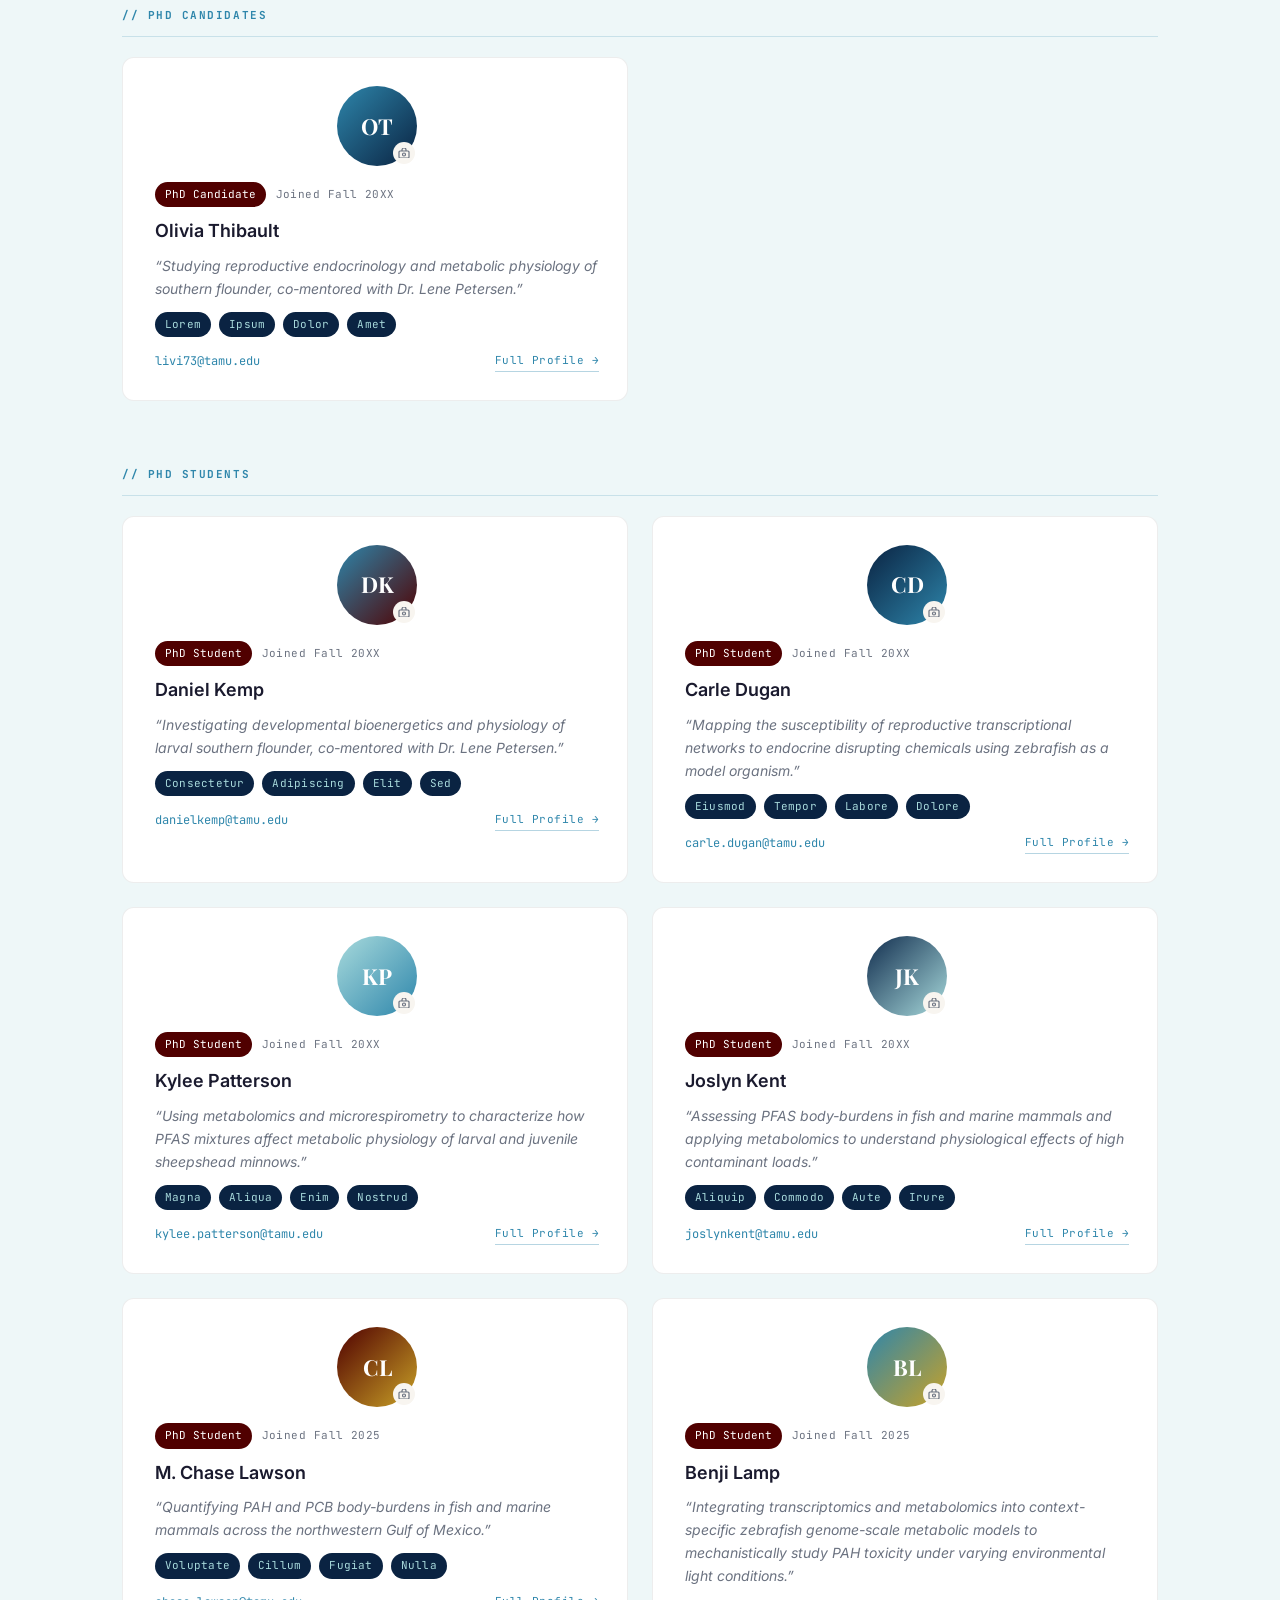
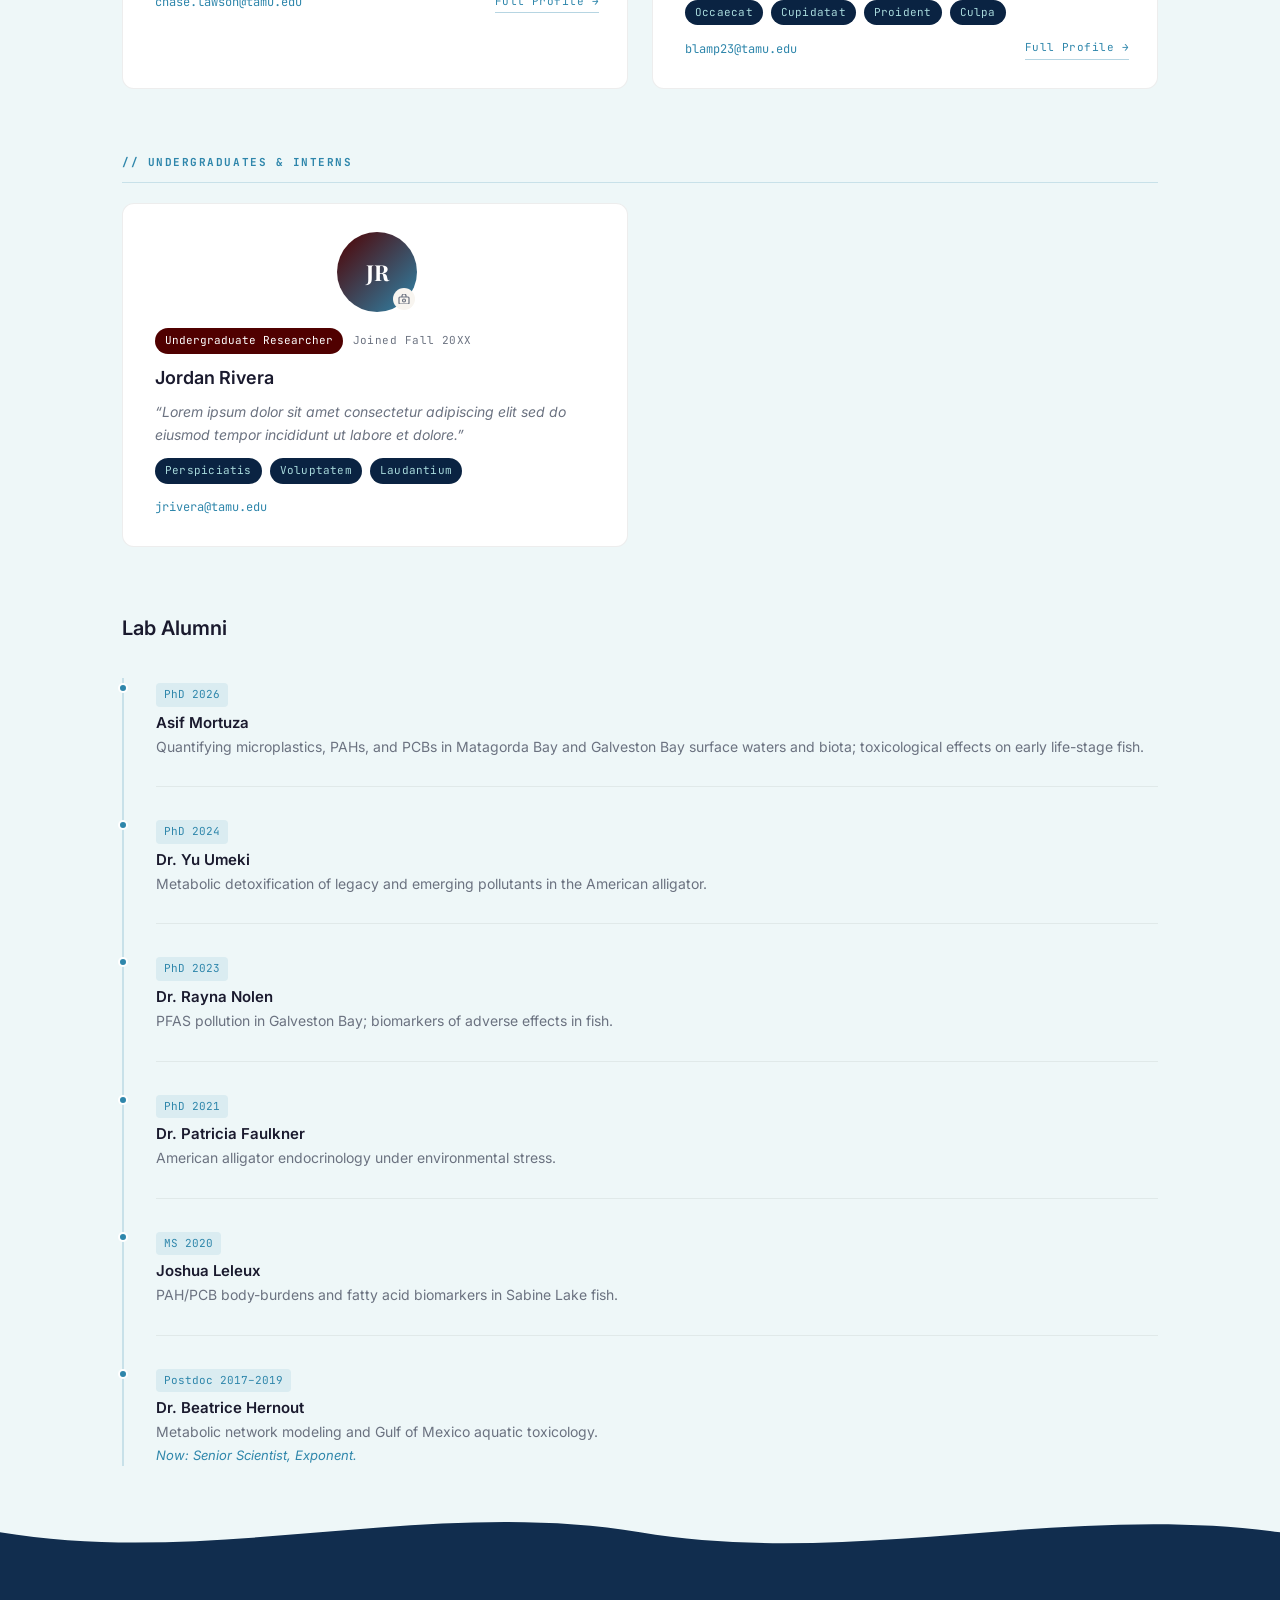
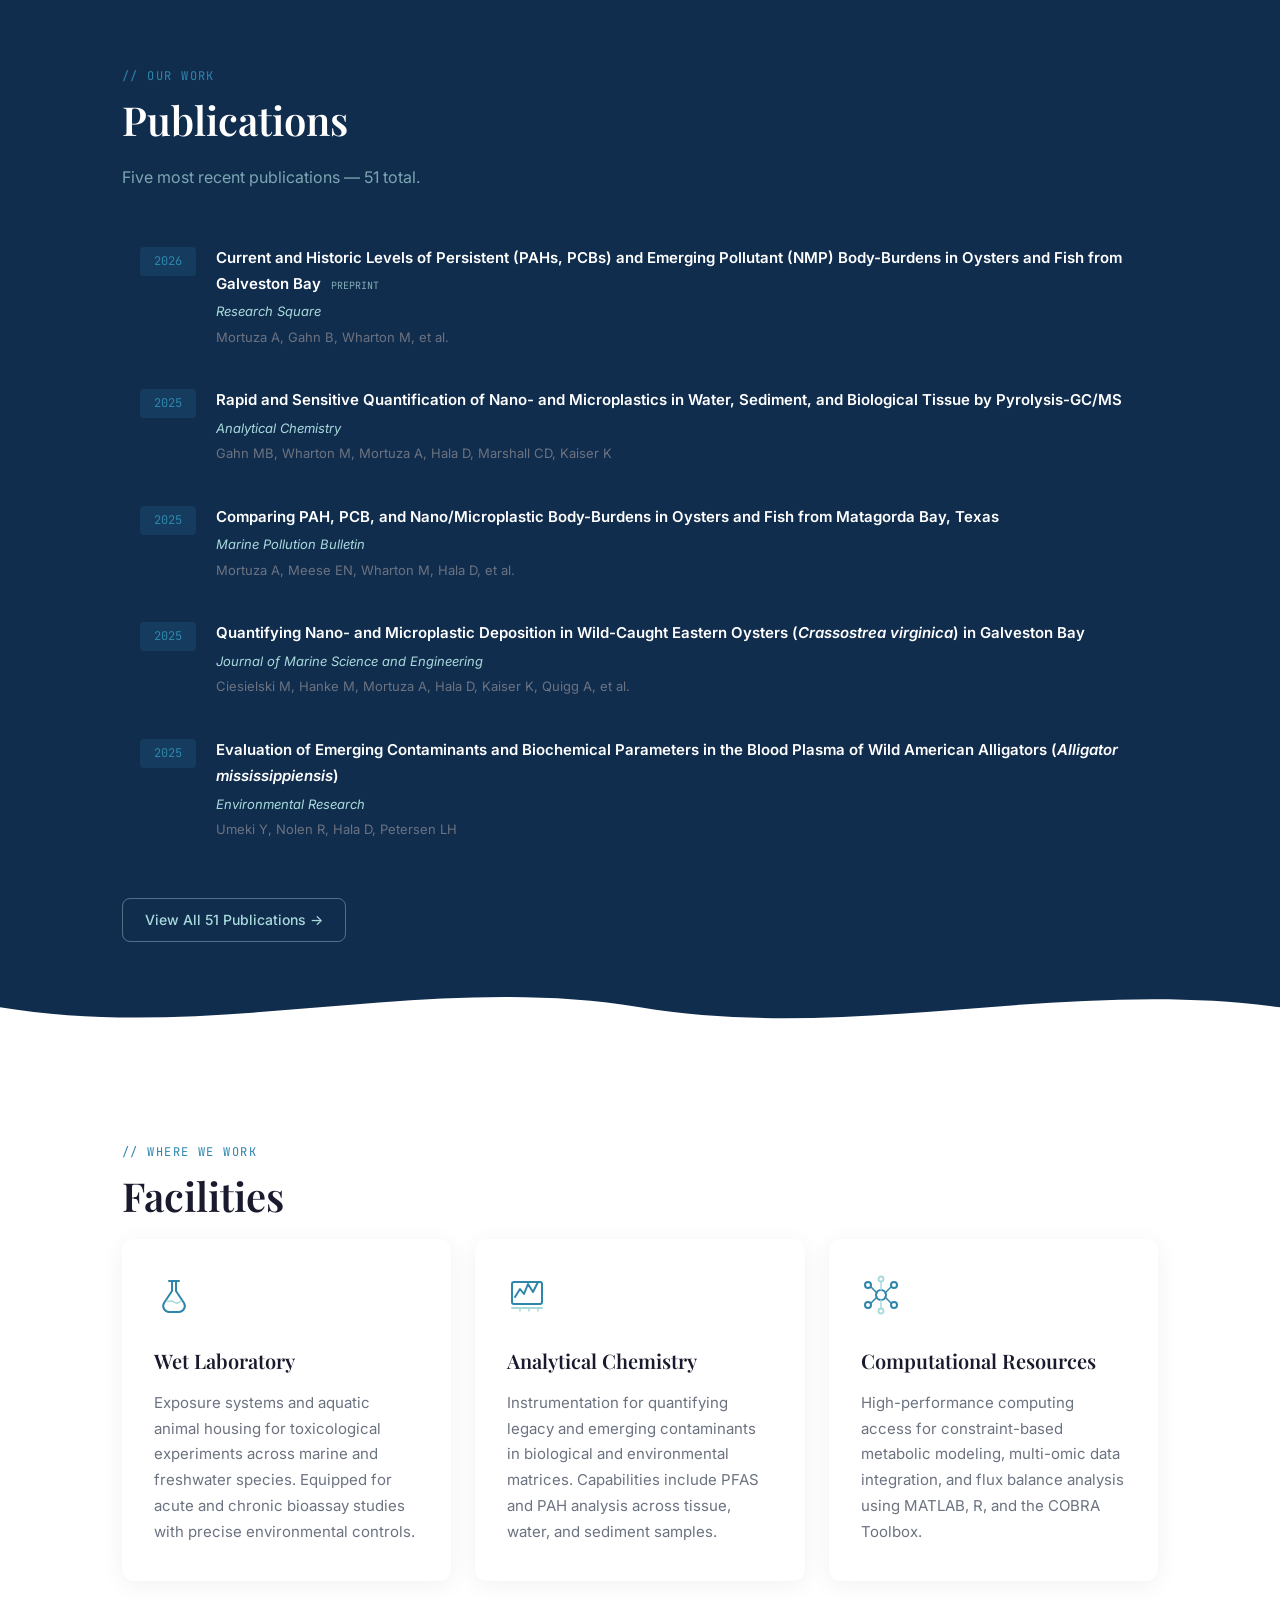
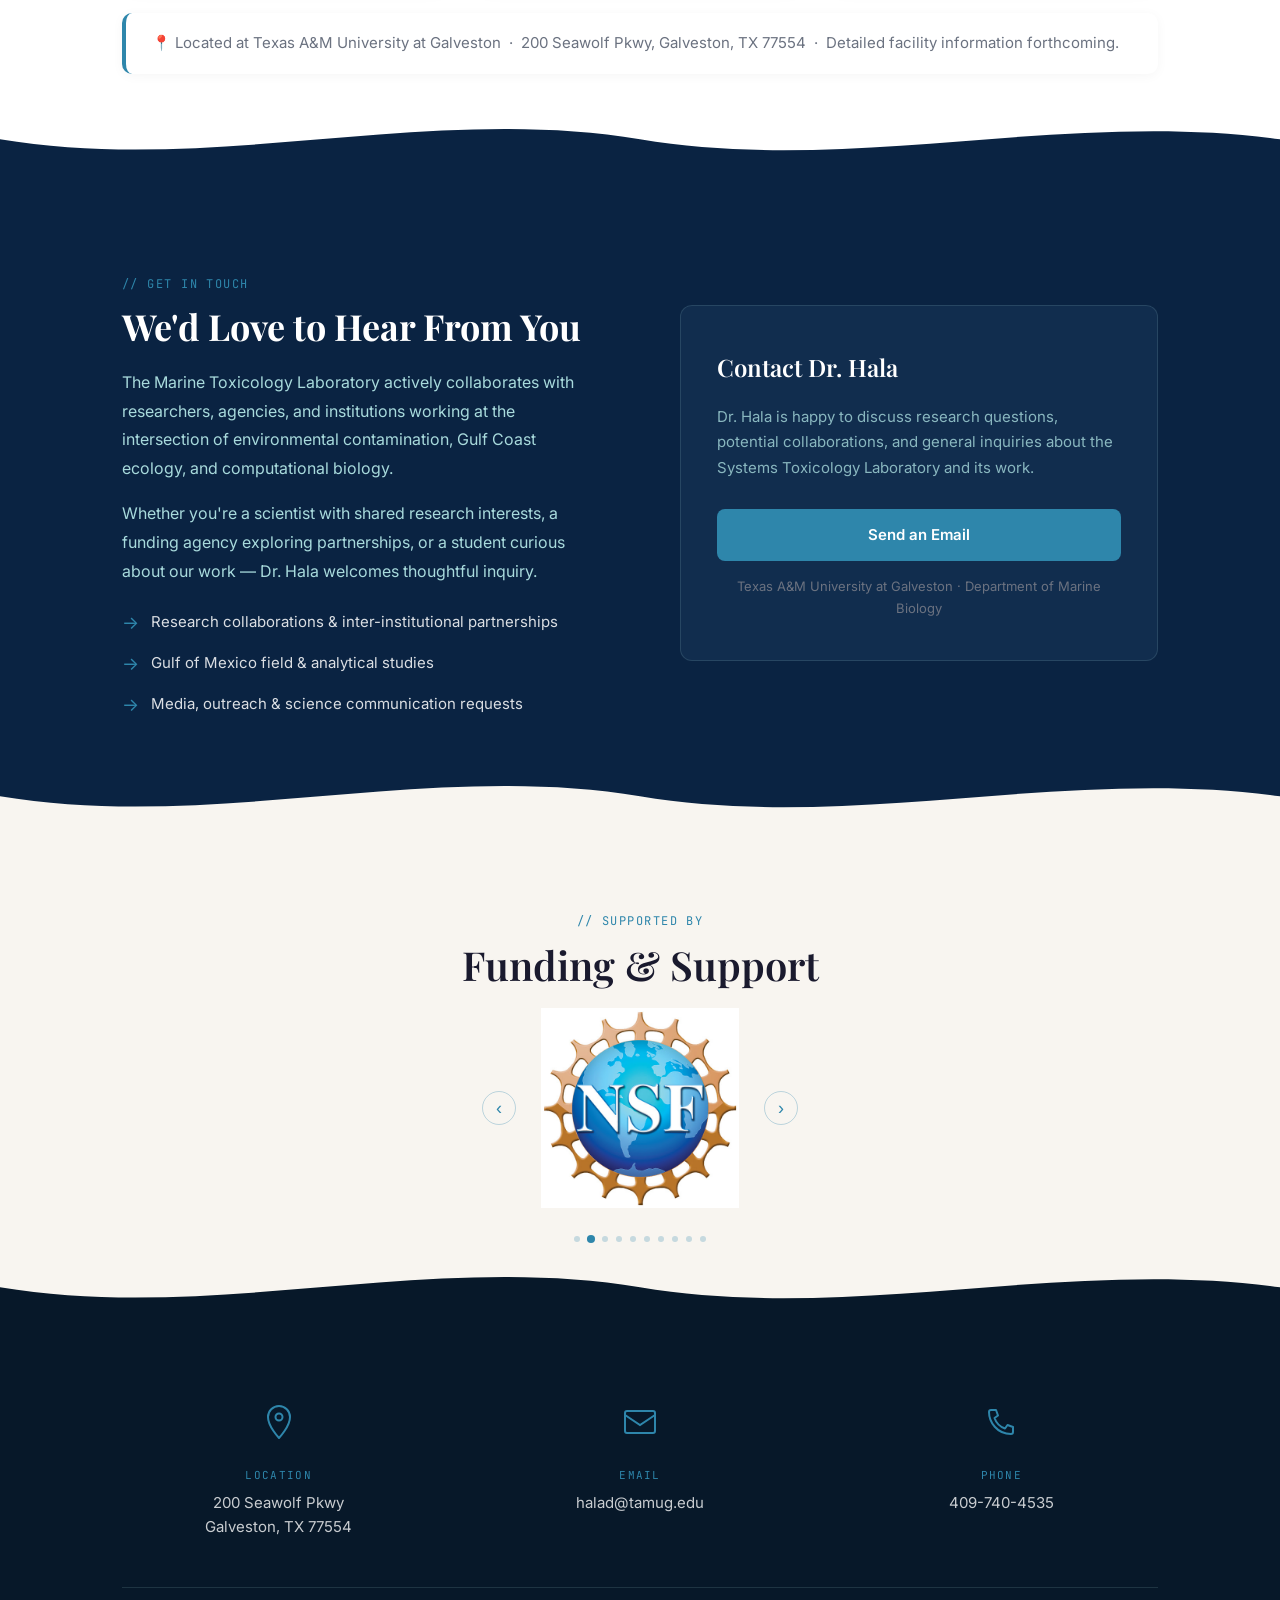
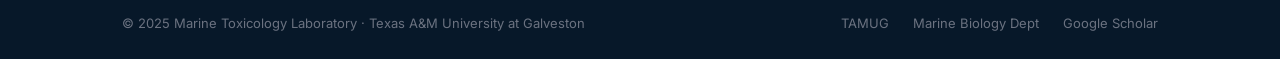
==== commit 470c8a59: "Rename Benjamin Lamp to Benji Lamp everywhere" ====
--- a/index.html
+++ b/index.html
@@ -589,9 +589,9 @@
         </div>
       </div>
 
-      <!-- Benjamin Lamp -->
+      <!-- Benji Lamp -->
       <div class="member-card fade-up">
-        <div class="avatar-sm" style="background:linear-gradient(135deg,#2e86ab,#c9a227)" aria-label="Photo coming soon for Benjamin Lamp">
+        <div class="avatar-sm" style="background:linear-gradient(135deg,#2e86ab,#c9a227)" aria-label="Photo coming soon for Benji Lamp">
           BL
           <span class="cam-badge" aria-hidden="true"><svg width="12" height="10" viewBox="0 0 12 10" fill="none"><rect x="1" y="3" width="10" height="7" rx="1" stroke="#6b7280" stroke-width="1.2"/><path d="M4 3V2a2 2 0 0 1 4 0v1" stroke="#6b7280" stroke-width="1.2"/><circle cx="6" cy="6.5" r="1.5" stroke="#6b7280" stroke-width="1.2"/></svg></span>
           <span class="photo-tip">Photo coming soon</span>
@@ -600,7 +600,7 @@
           <span class="role-badge">PhD Student</span>
           <span class="member-joined">Joined Fall 2025</span>
         </div>
-        <div class="member-name">Benjamin Lamp</div>
+        <div class="member-name">Benji Lamp</div>
         <p class="member-research">Integrating transcriptomics and metabolomics into context-specific zebrafish genome-scale metabolic models to mechanistically study PAH toxicity under varying environmental light conditions.</p>
         <div class="member-keywords">
           <span class="mkw">Occaecat</span>
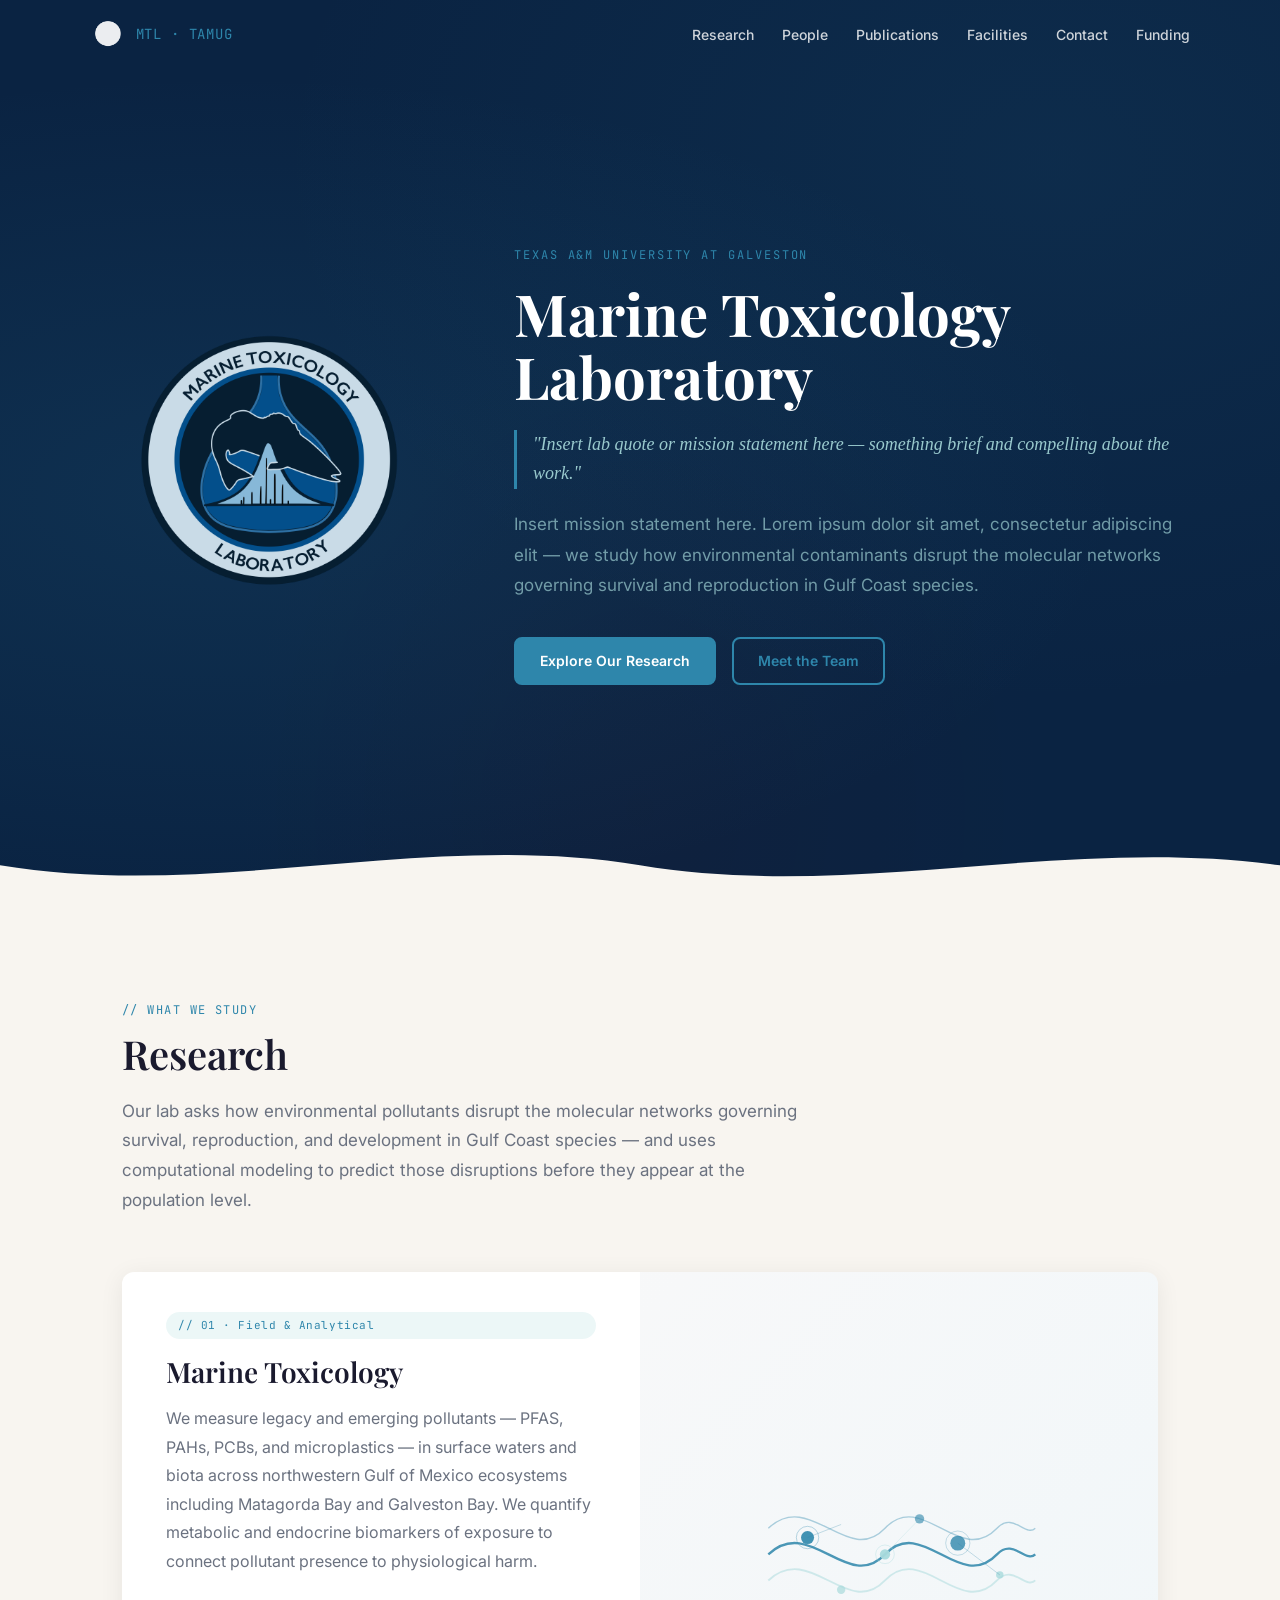
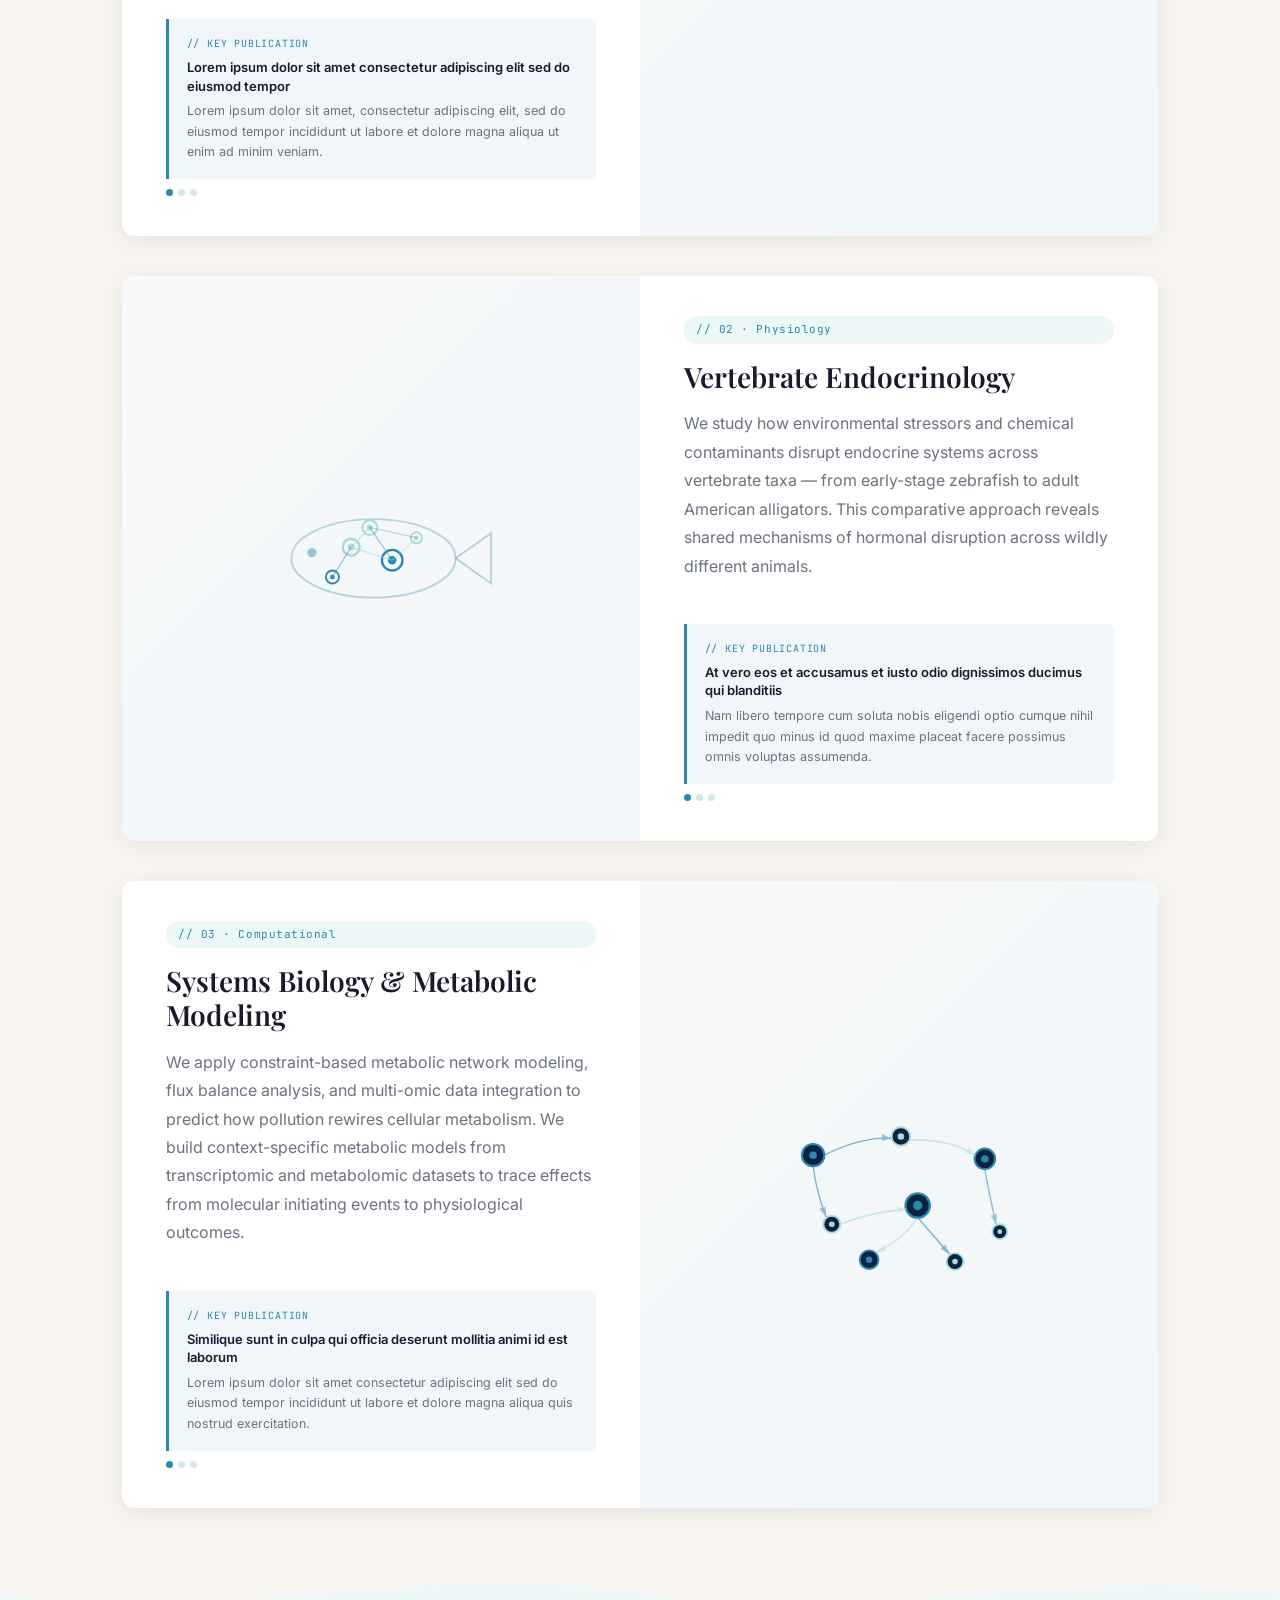
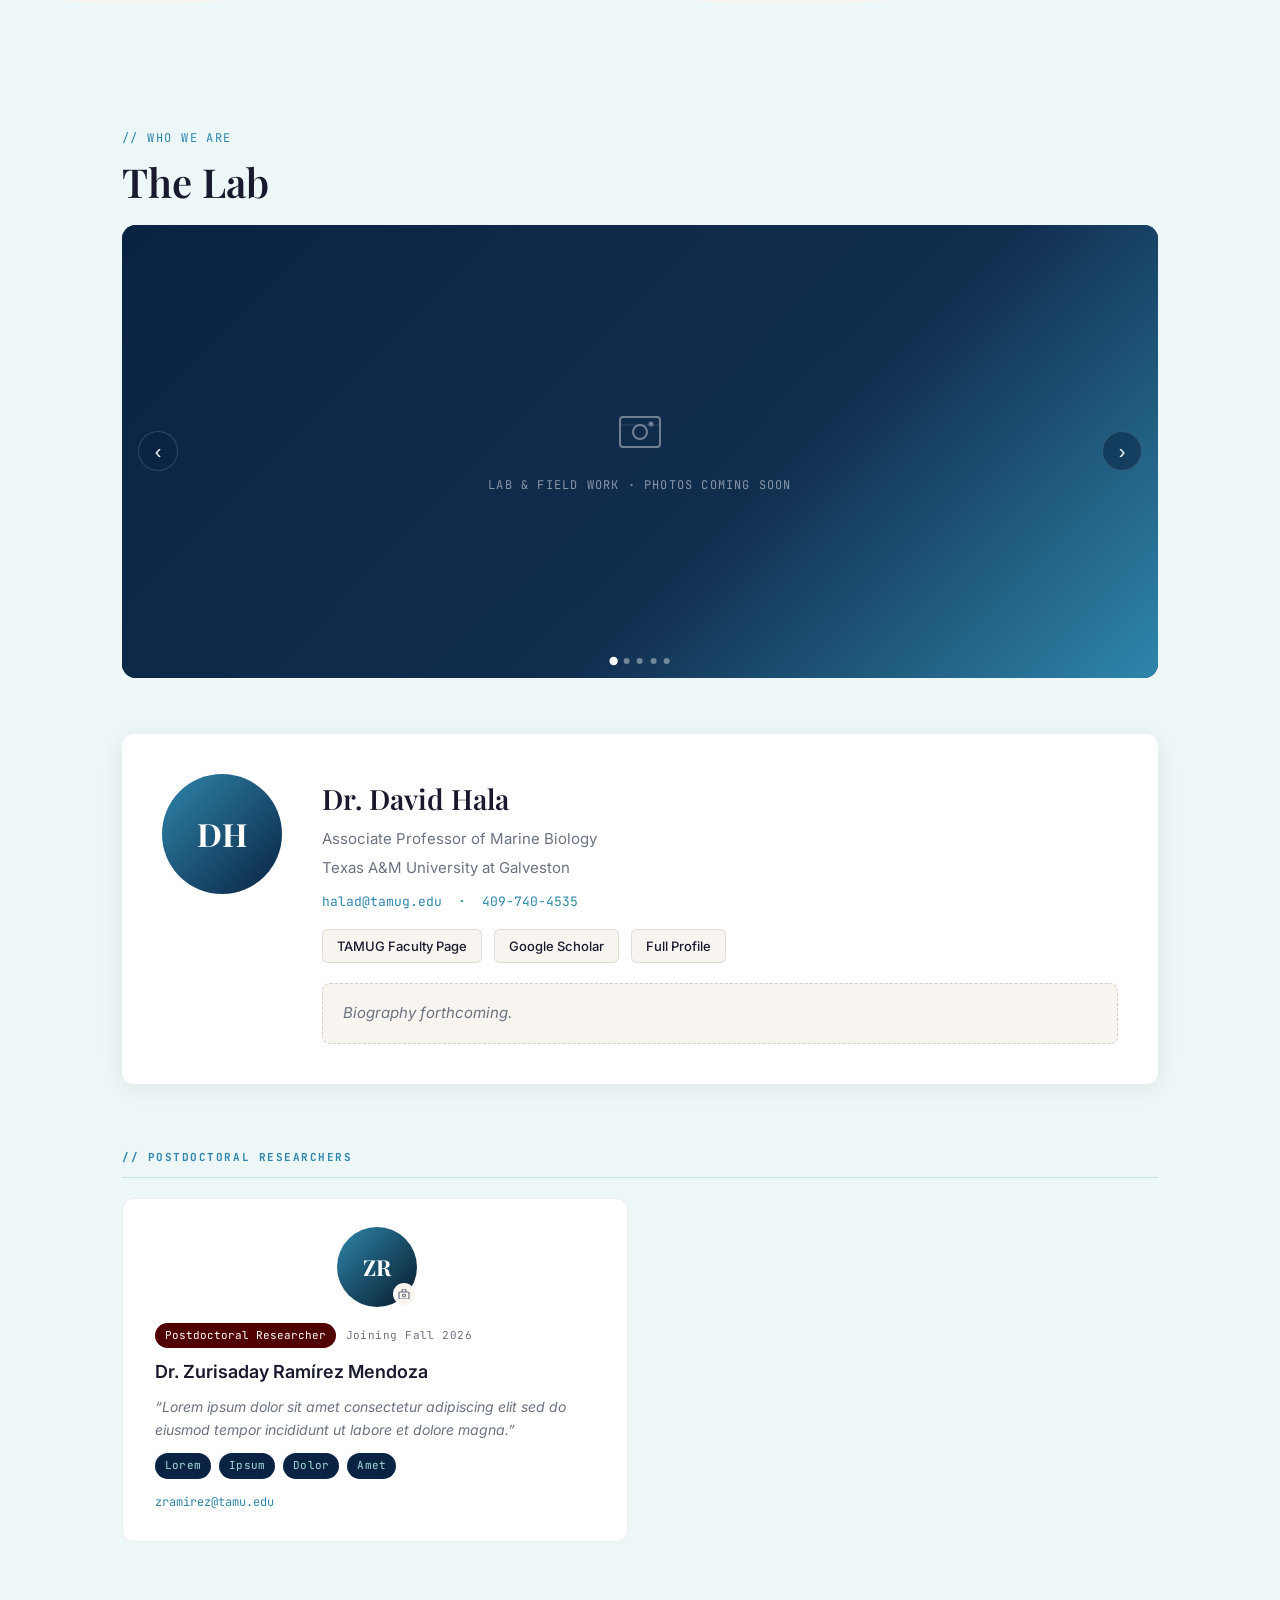
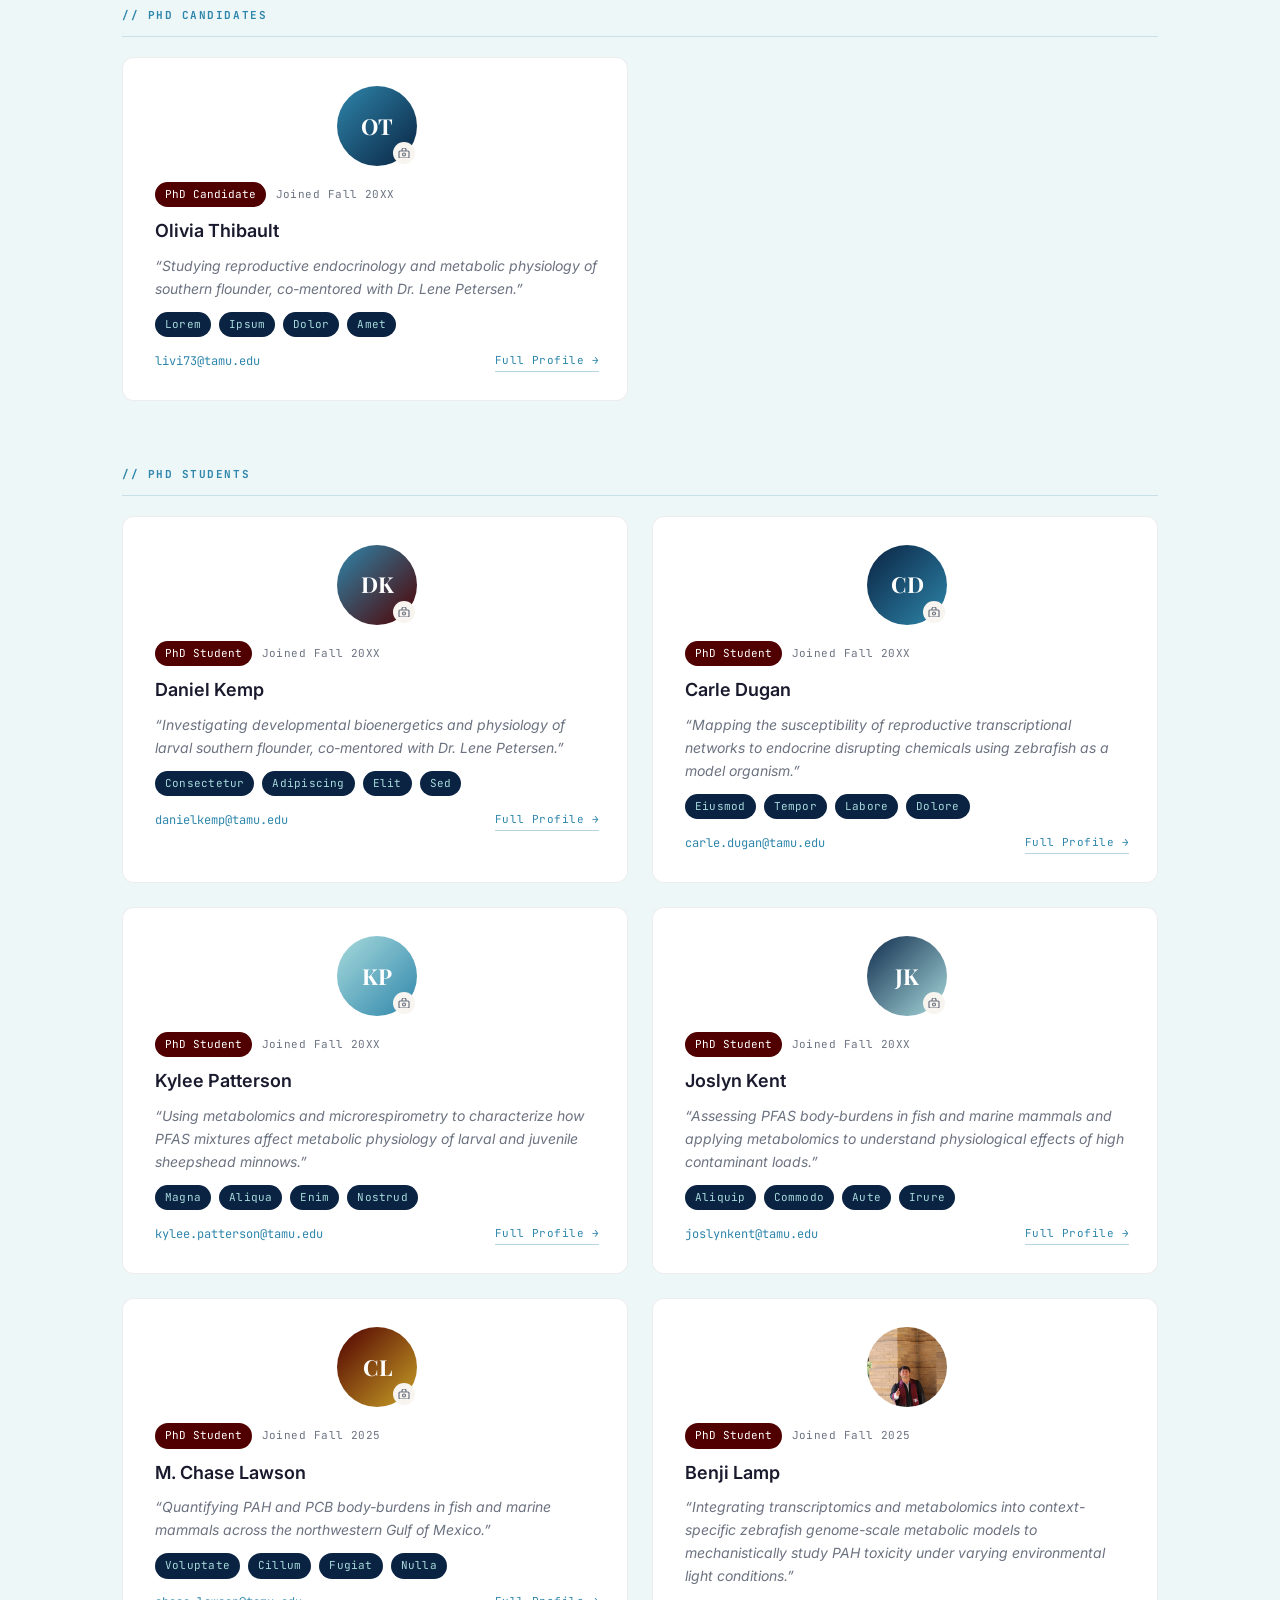
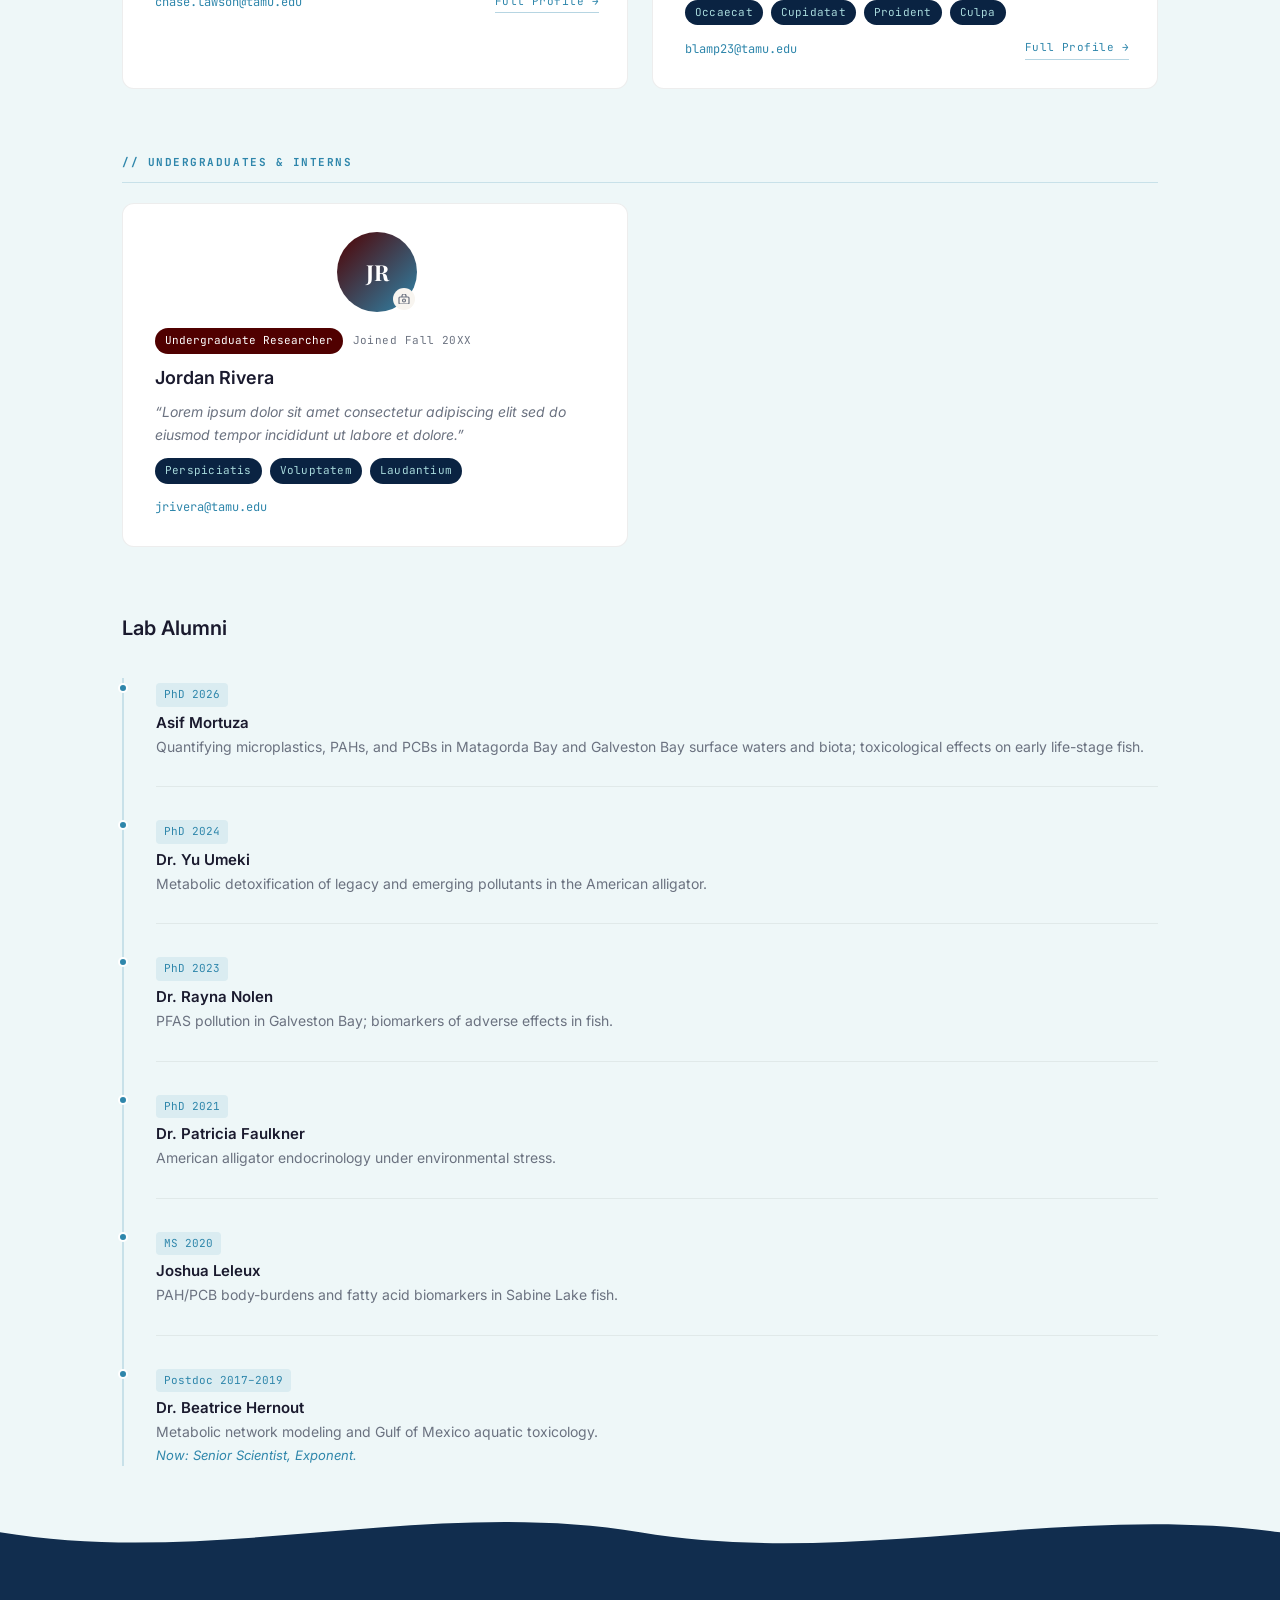
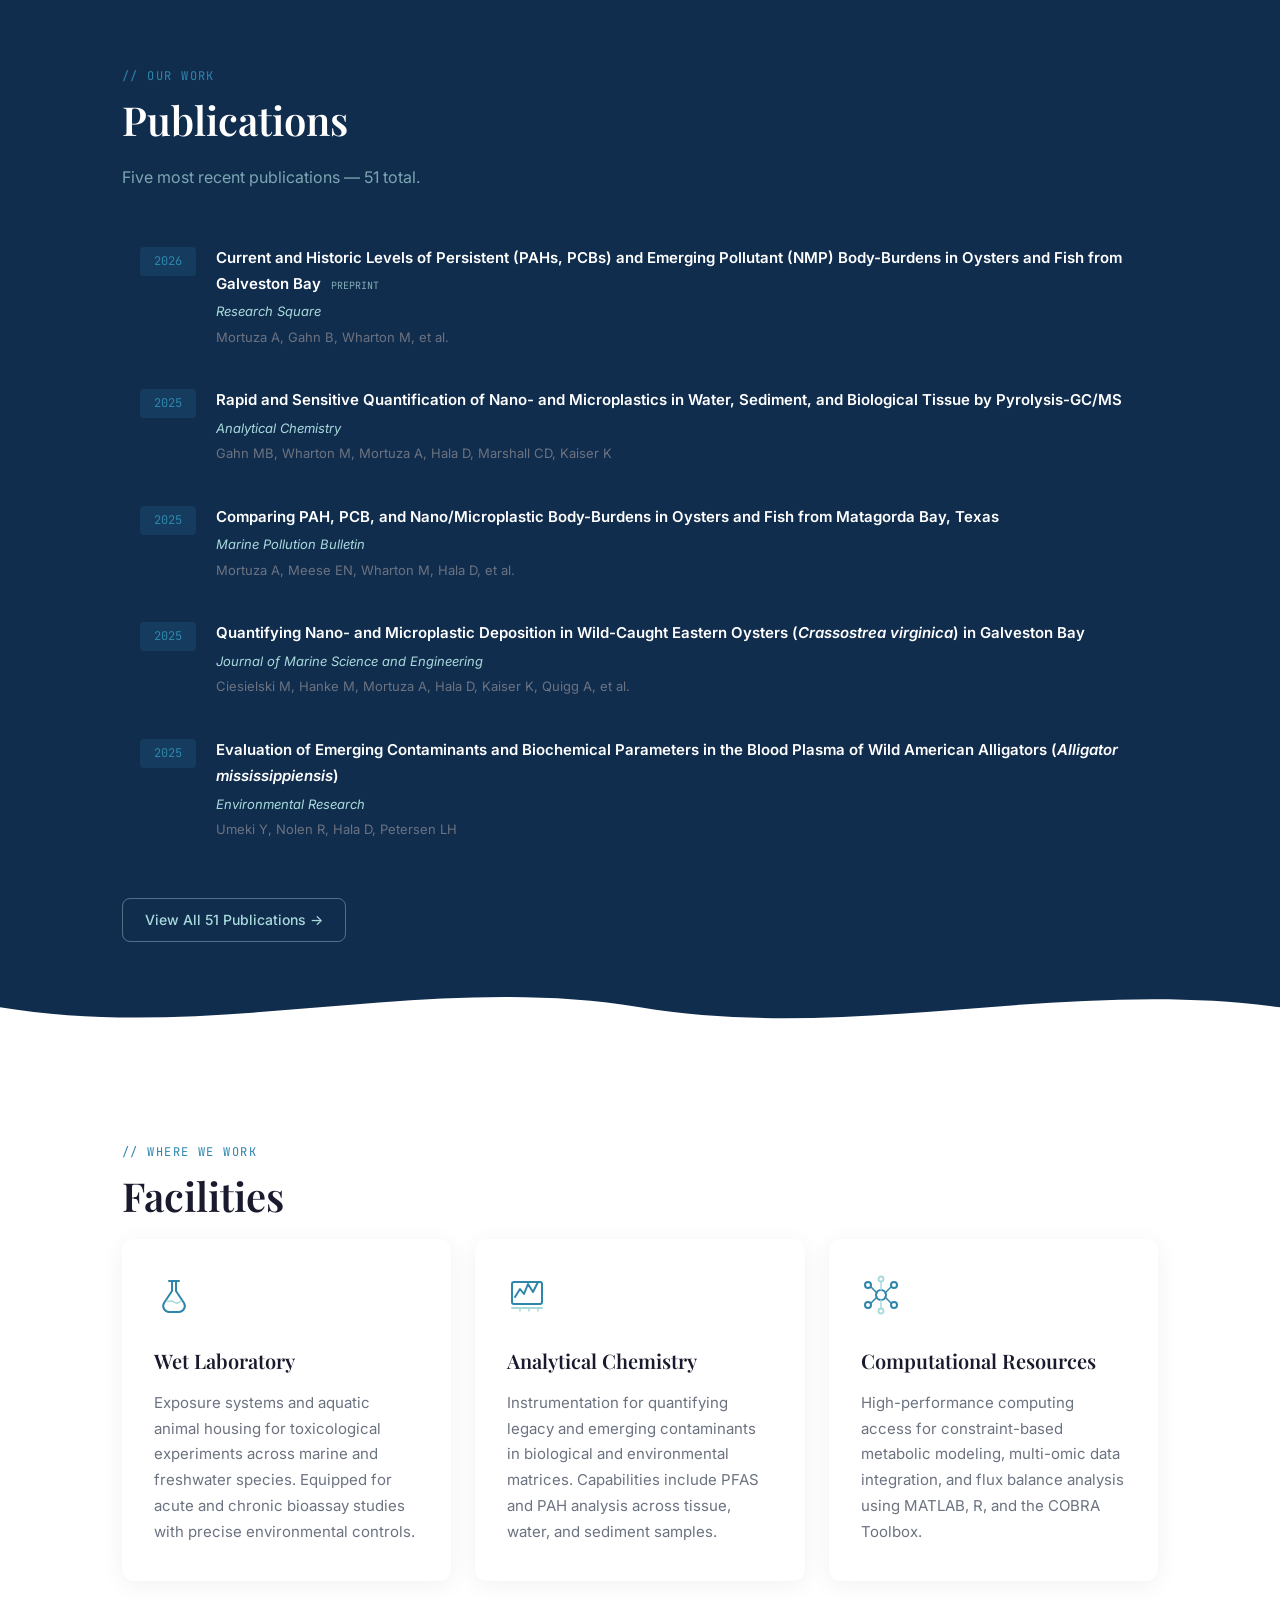
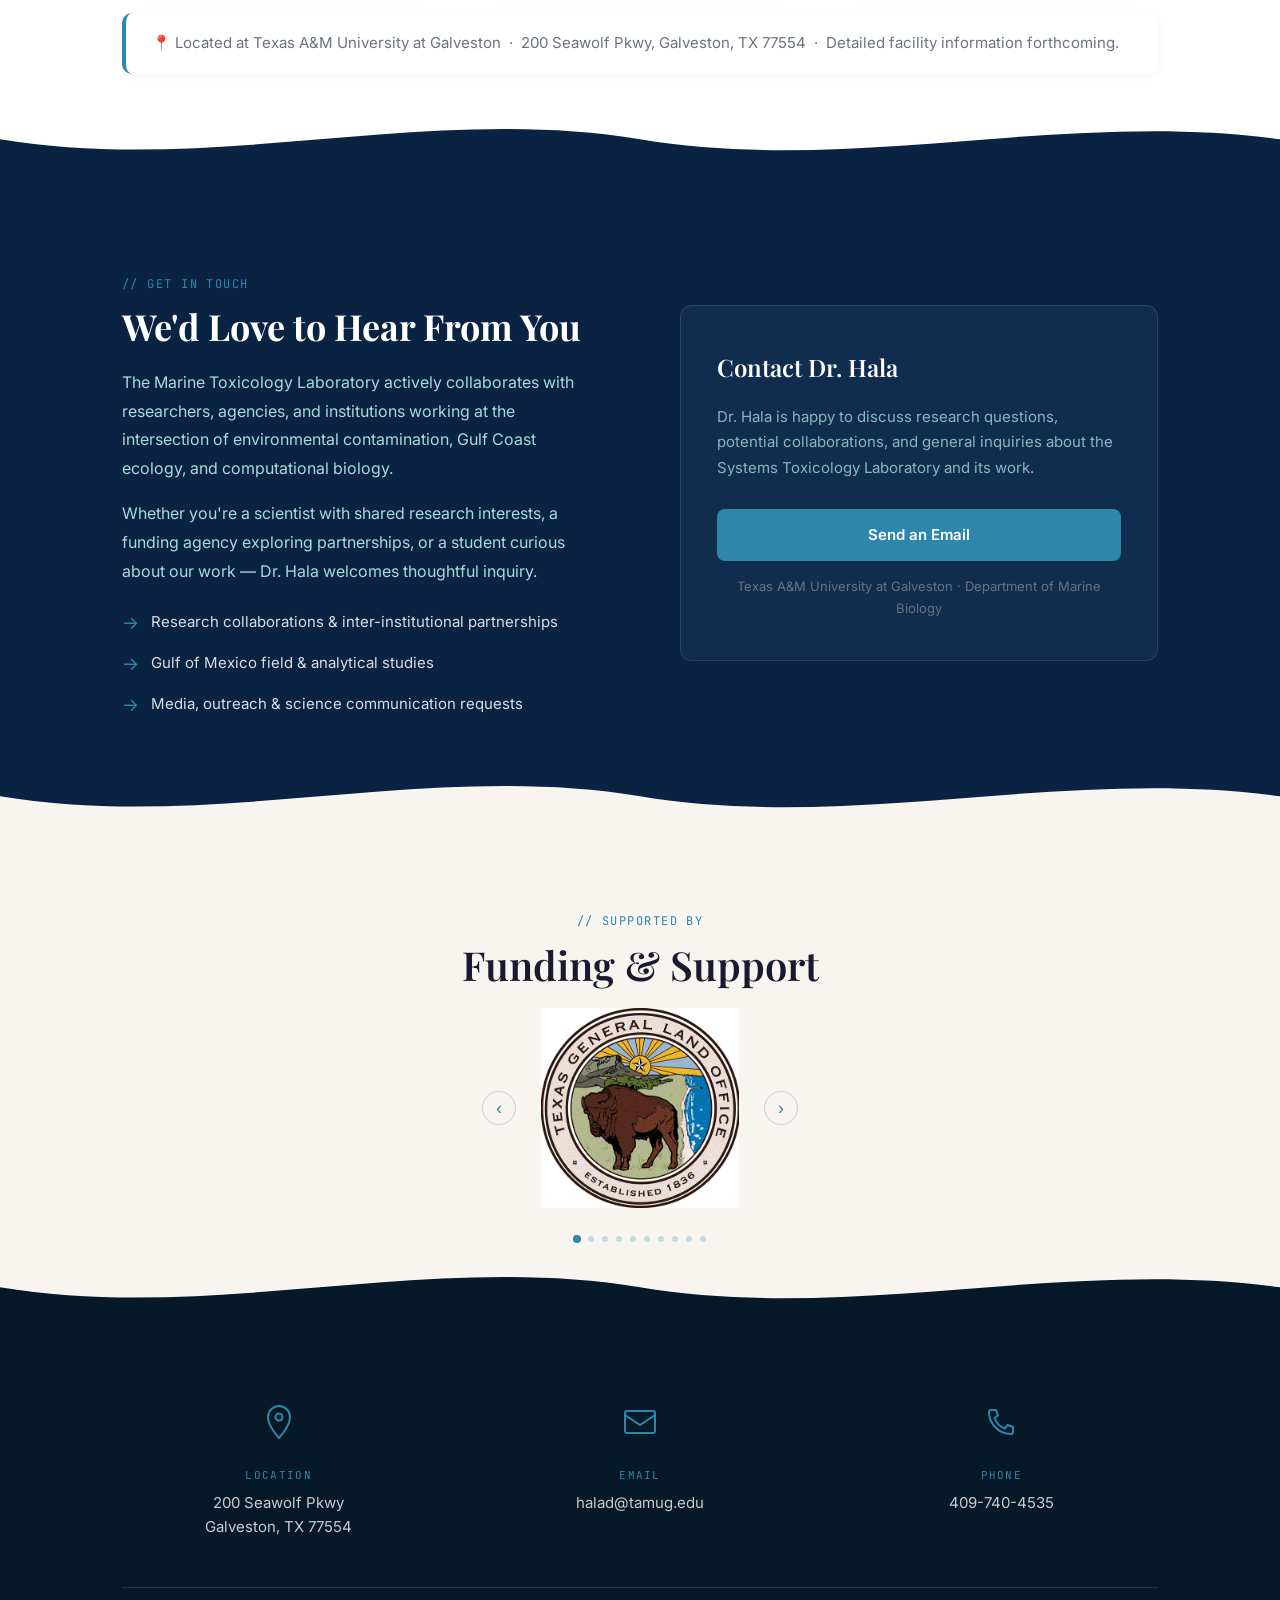
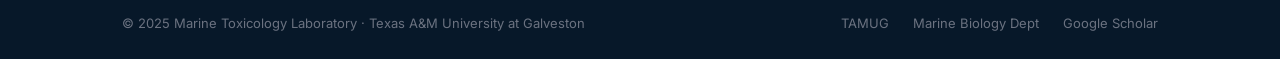
==== commit f06a6e65: "Add Benji photos; wire Grad_Photo.jpeg to member card and bio avatar" ====
--- a/index.html
+++ b/index.html
@@ -591,11 +591,7 @@
 
       <!-- Benji Lamp -->
       <div class="member-card fade-up">
-        <div class="avatar-sm" style="background:linear-gradient(135deg,#2e86ab,#c9a227)" aria-label="Photo coming soon for Benji Lamp">
-          BL
-          <span class="cam-badge" aria-hidden="true"><svg width="12" height="10" viewBox="0 0 12 10" fill="none"><rect x="1" y="3" width="10" height="7" rx="1" stroke="#6b7280" stroke-width="1.2"/><path d="M4 3V2a2 2 0 0 1 4 0v1" stroke="#6b7280" stroke-width="1.2"/><circle cx="6" cy="6.5" r="1.5" stroke="#6b7280" stroke-width="1.2"/></svg></span>
-          <span class="photo-tip">Photo coming soon</span>
-        </div>
+        <div class="avatar-sm" style="background:url('Images/Benji/Grad_Photo.jpeg') center/cover" aria-label="Benji Lamp"></div>
         <div class="member-meta-row">
           <span class="role-badge">PhD Student</span>
           <span class="member-joined">Joined Fall 2025</span>
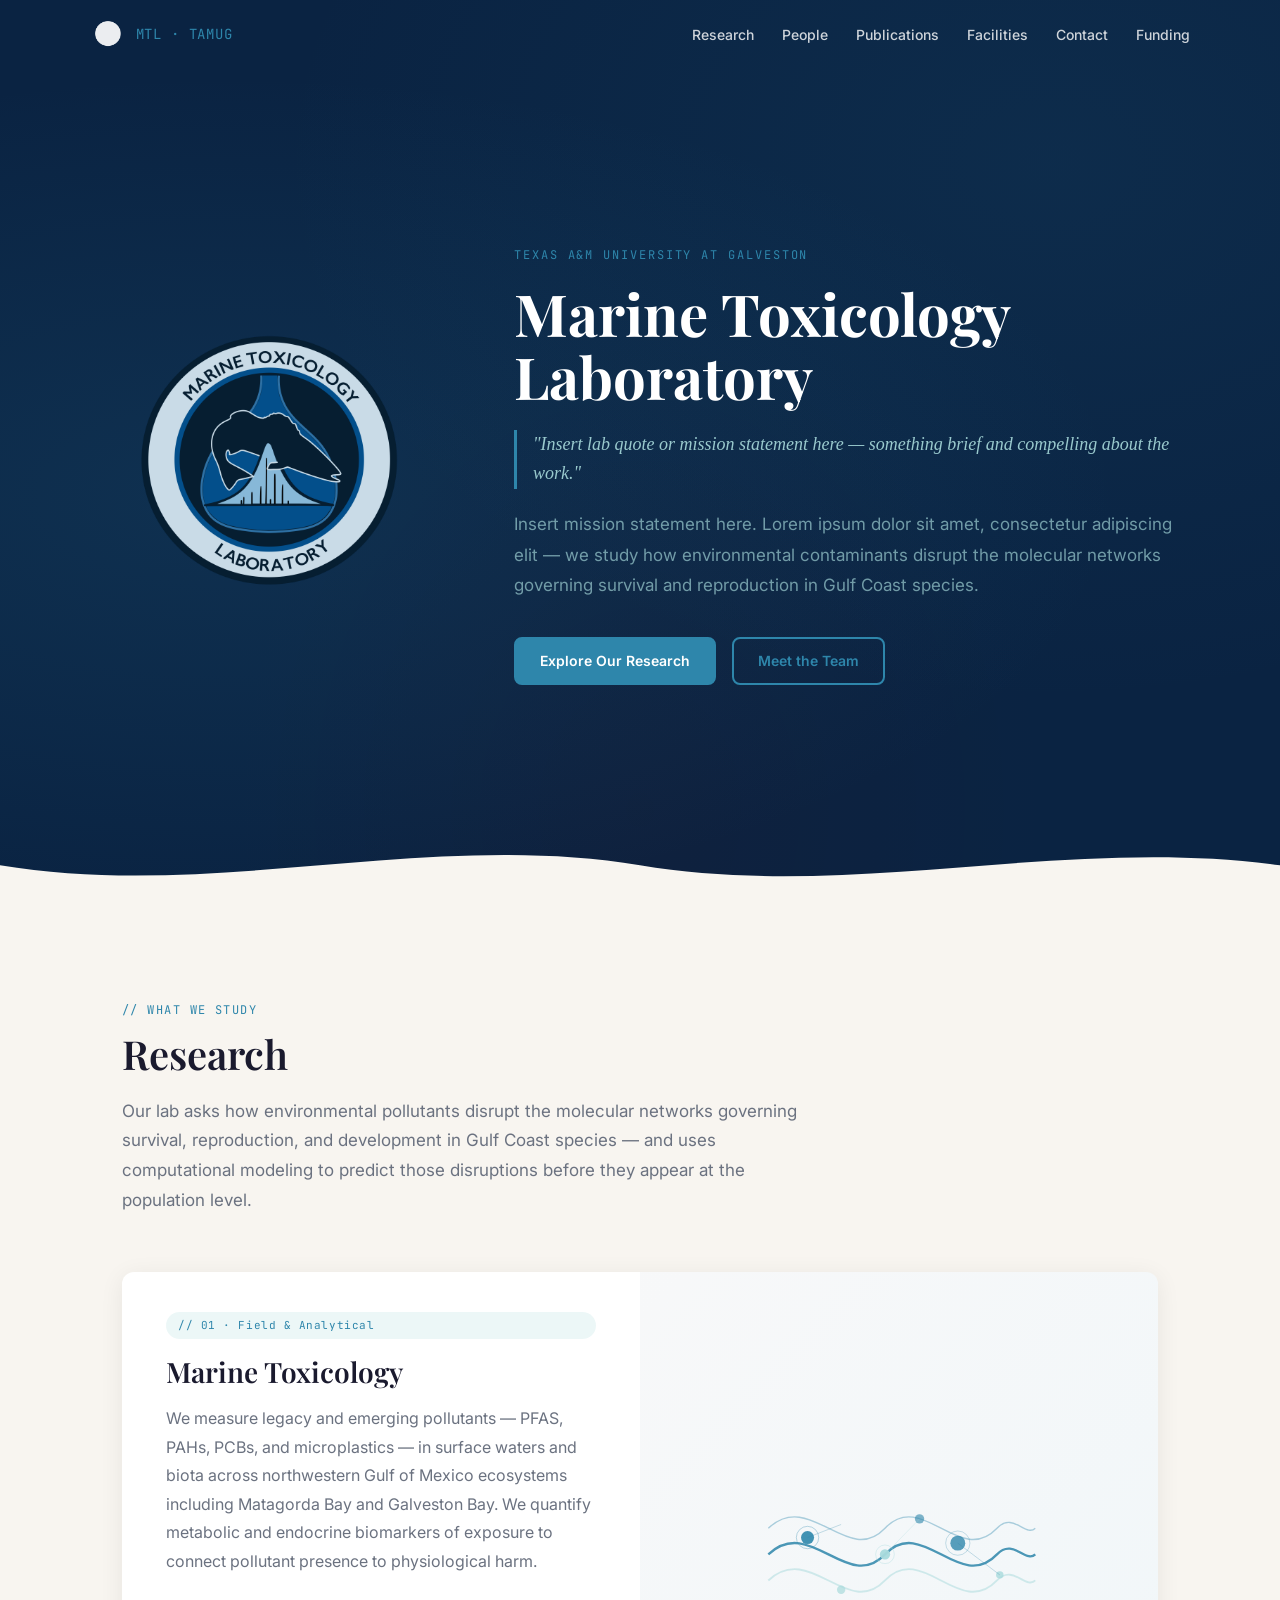
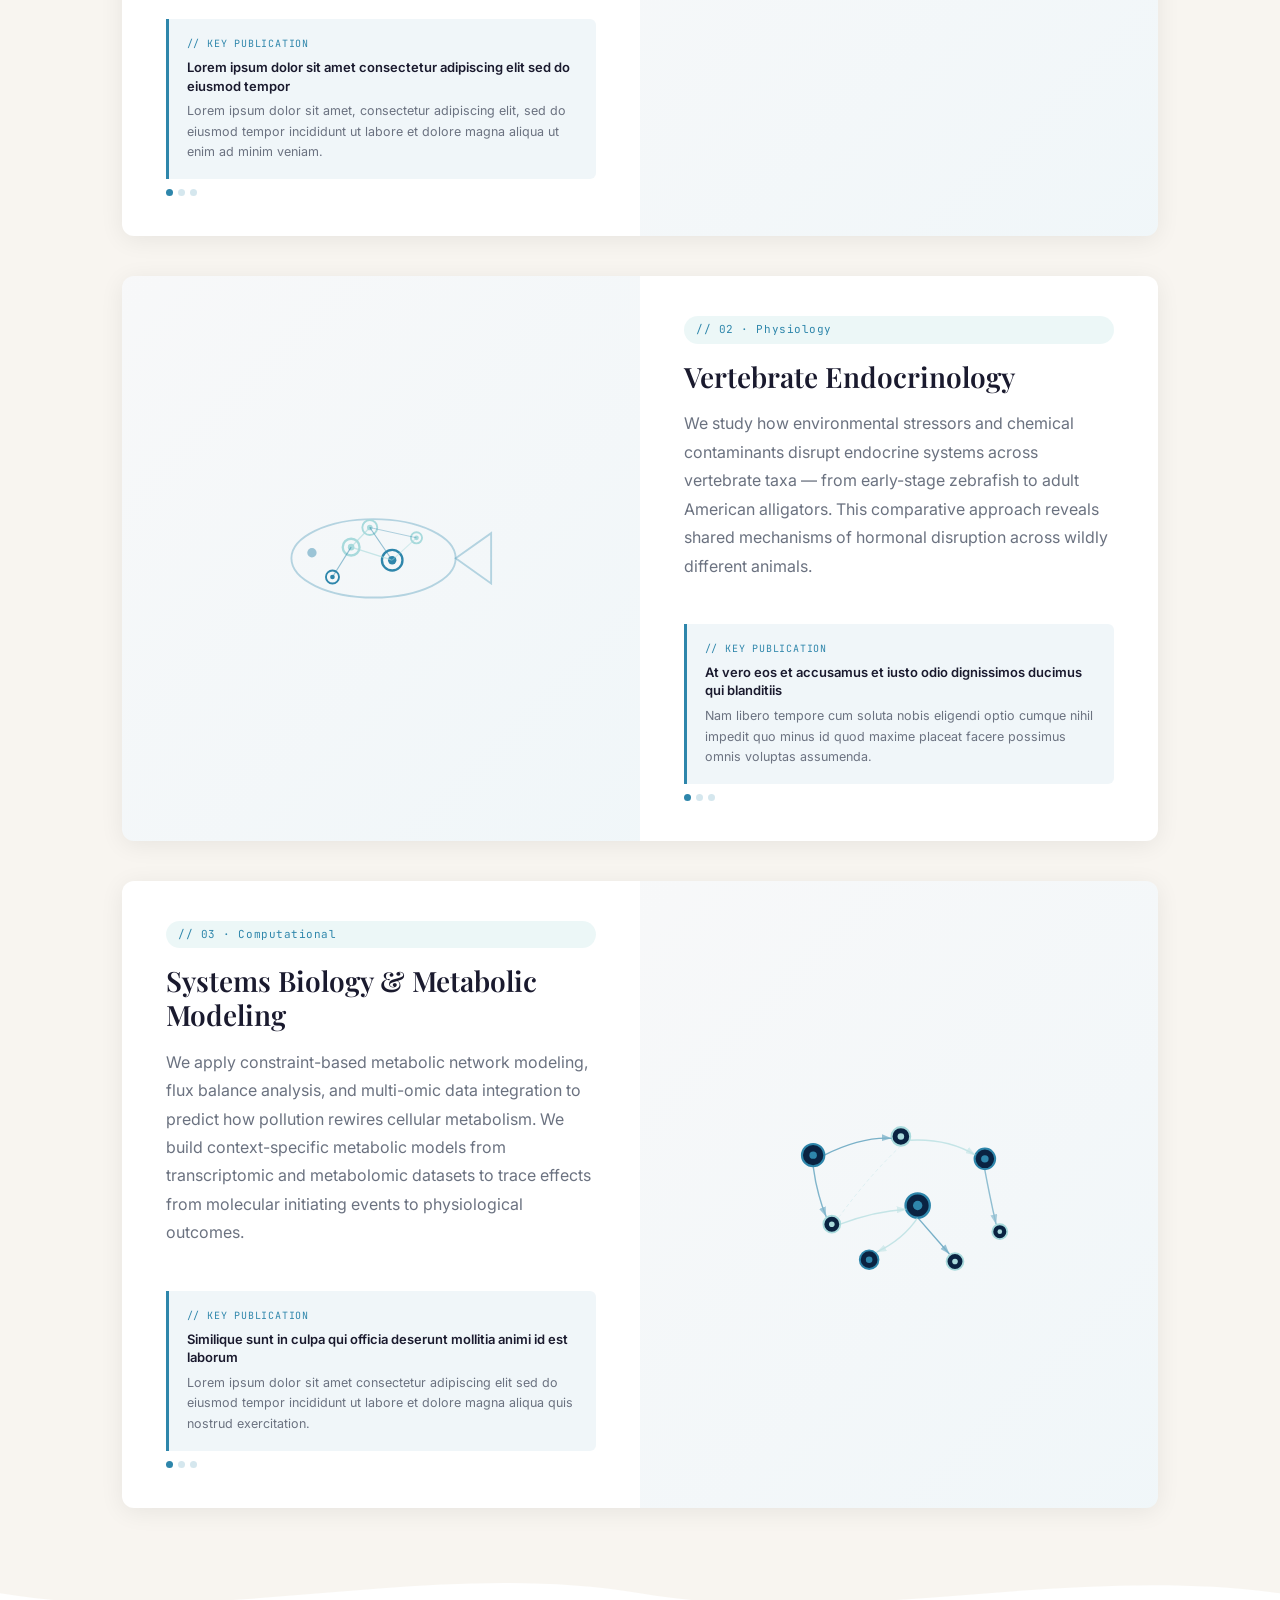
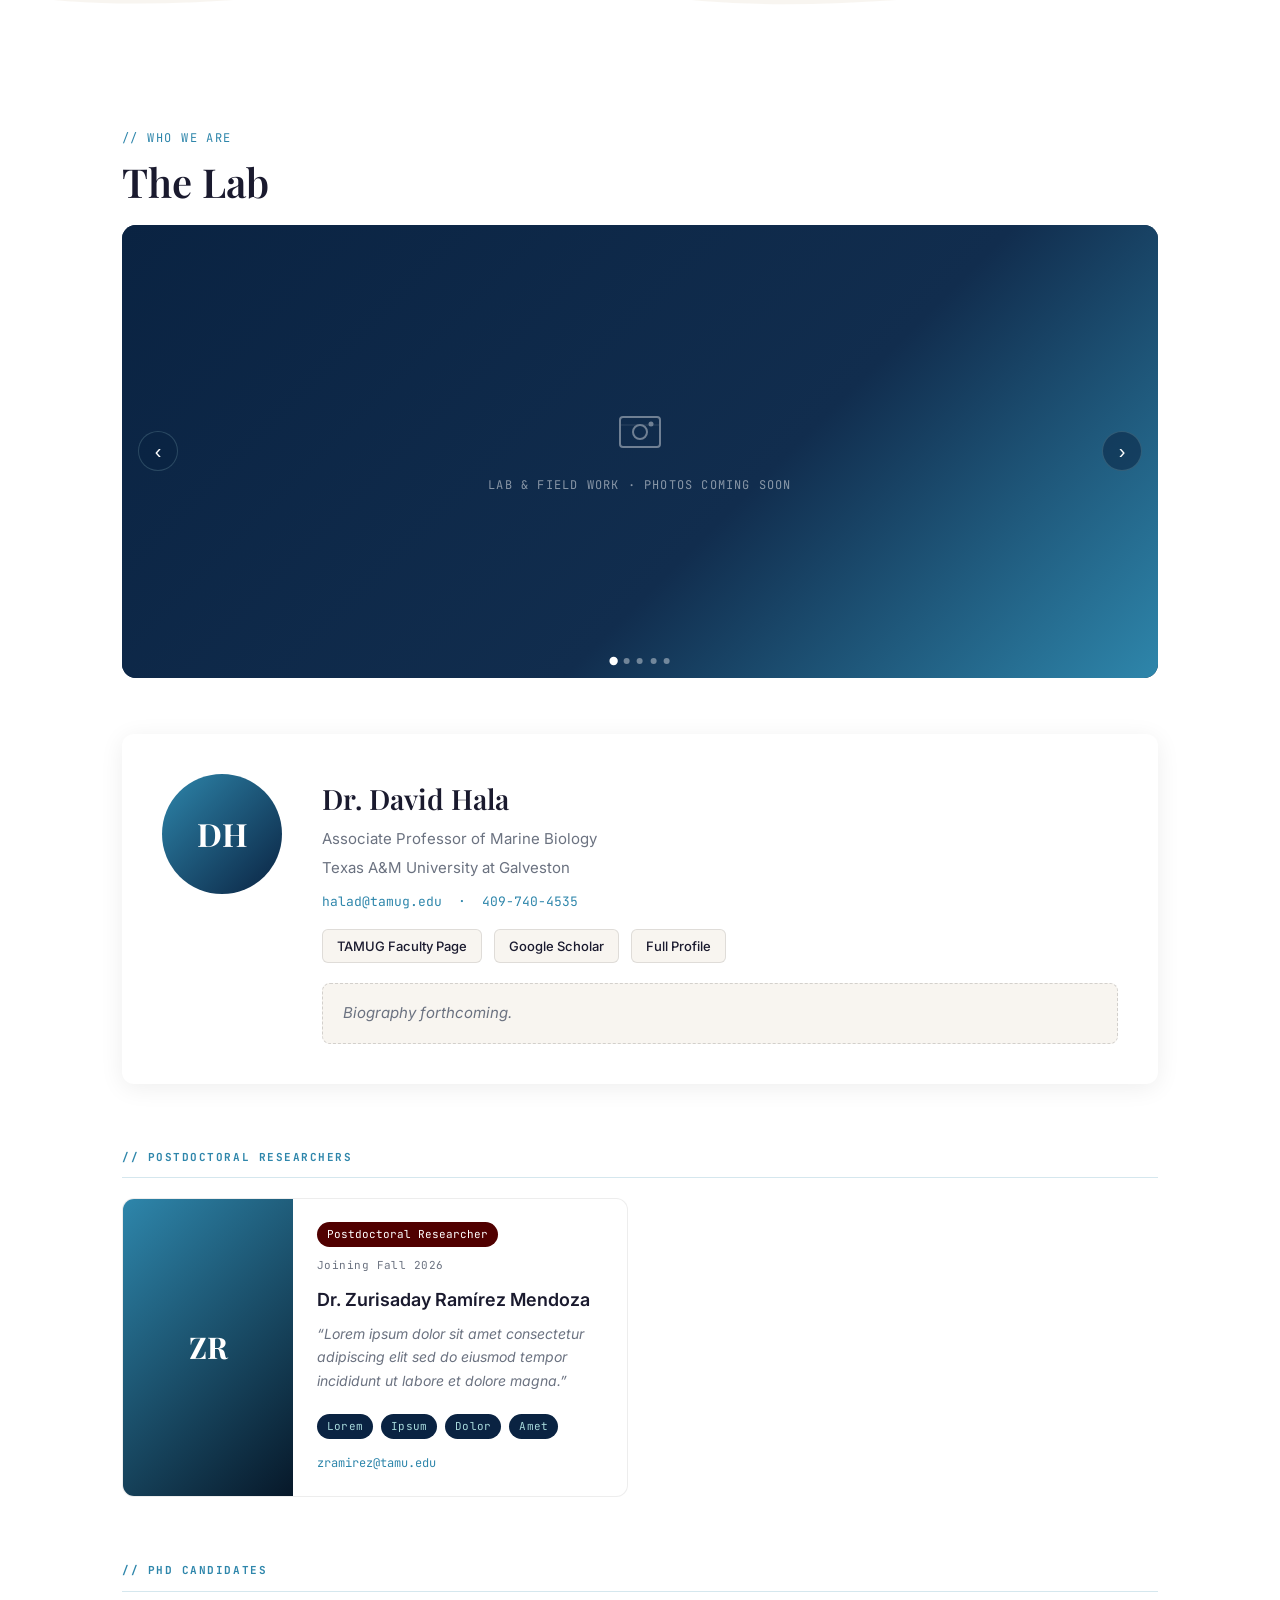
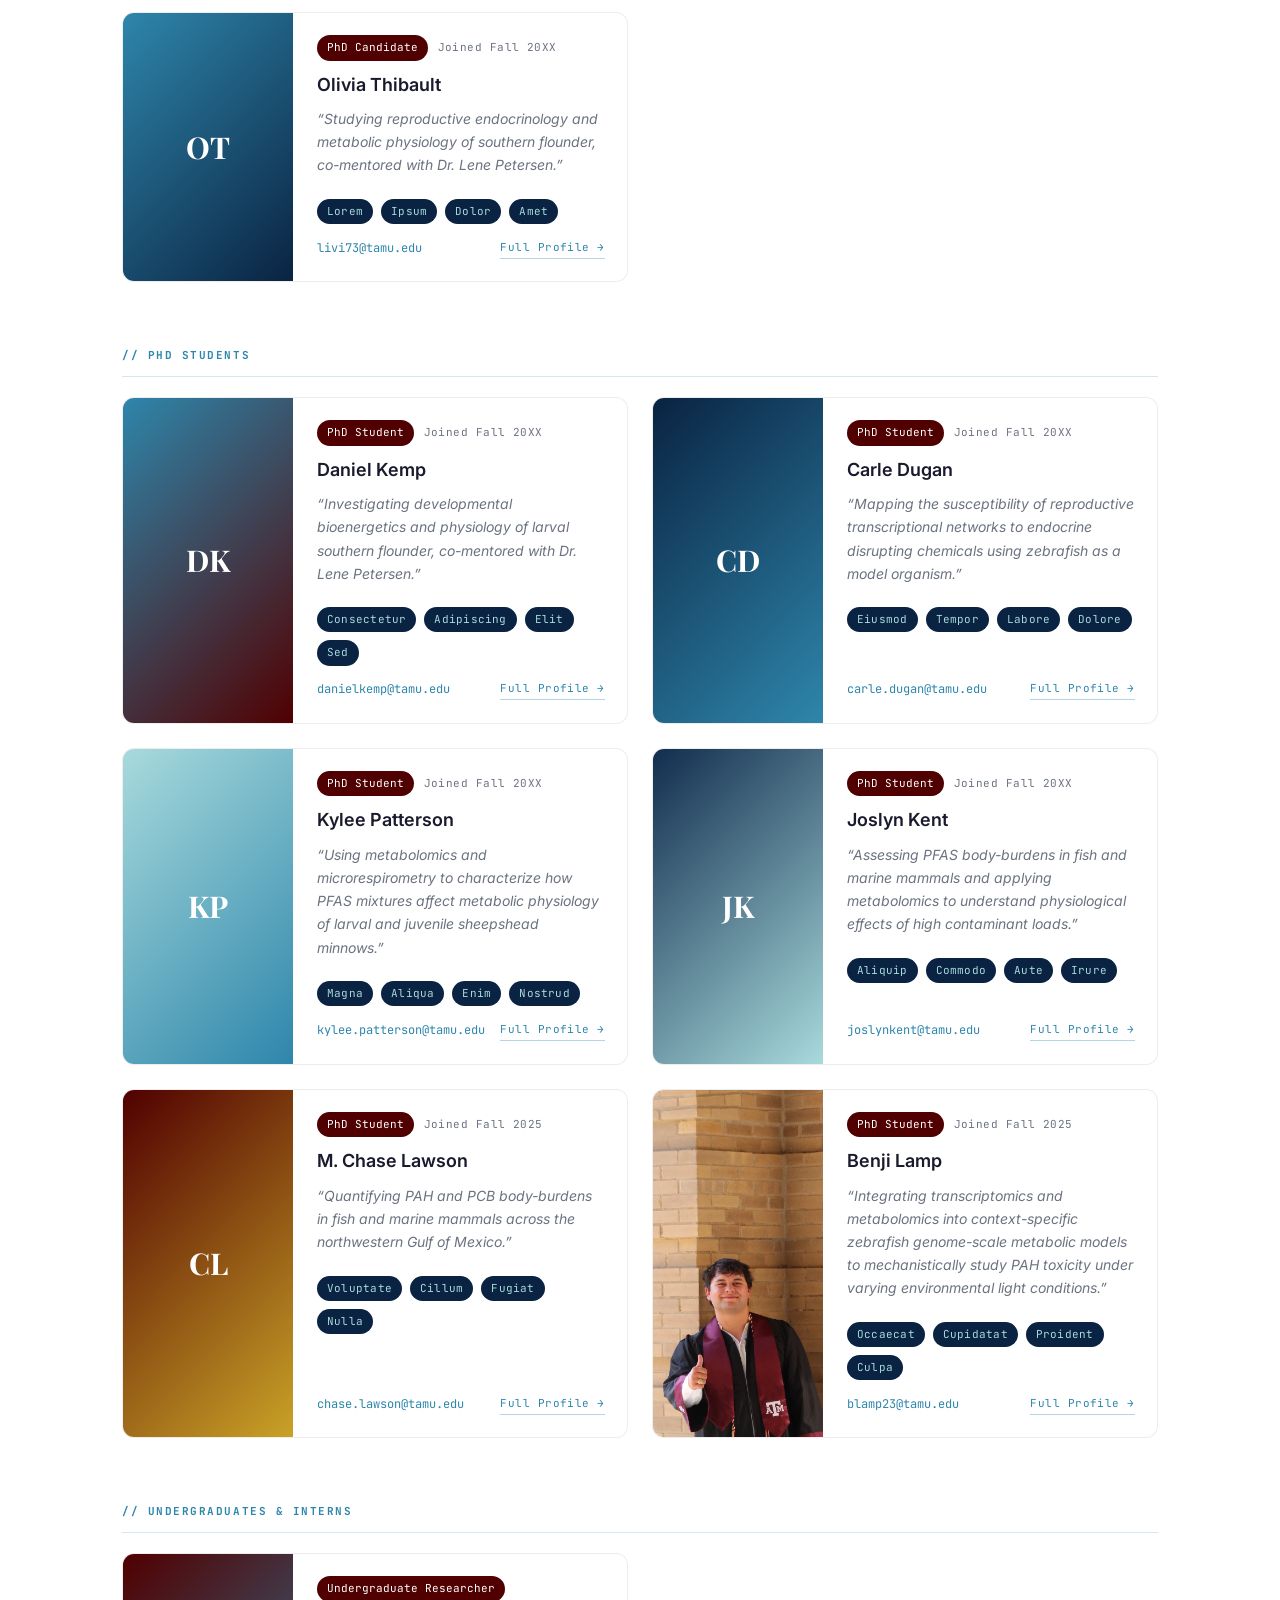
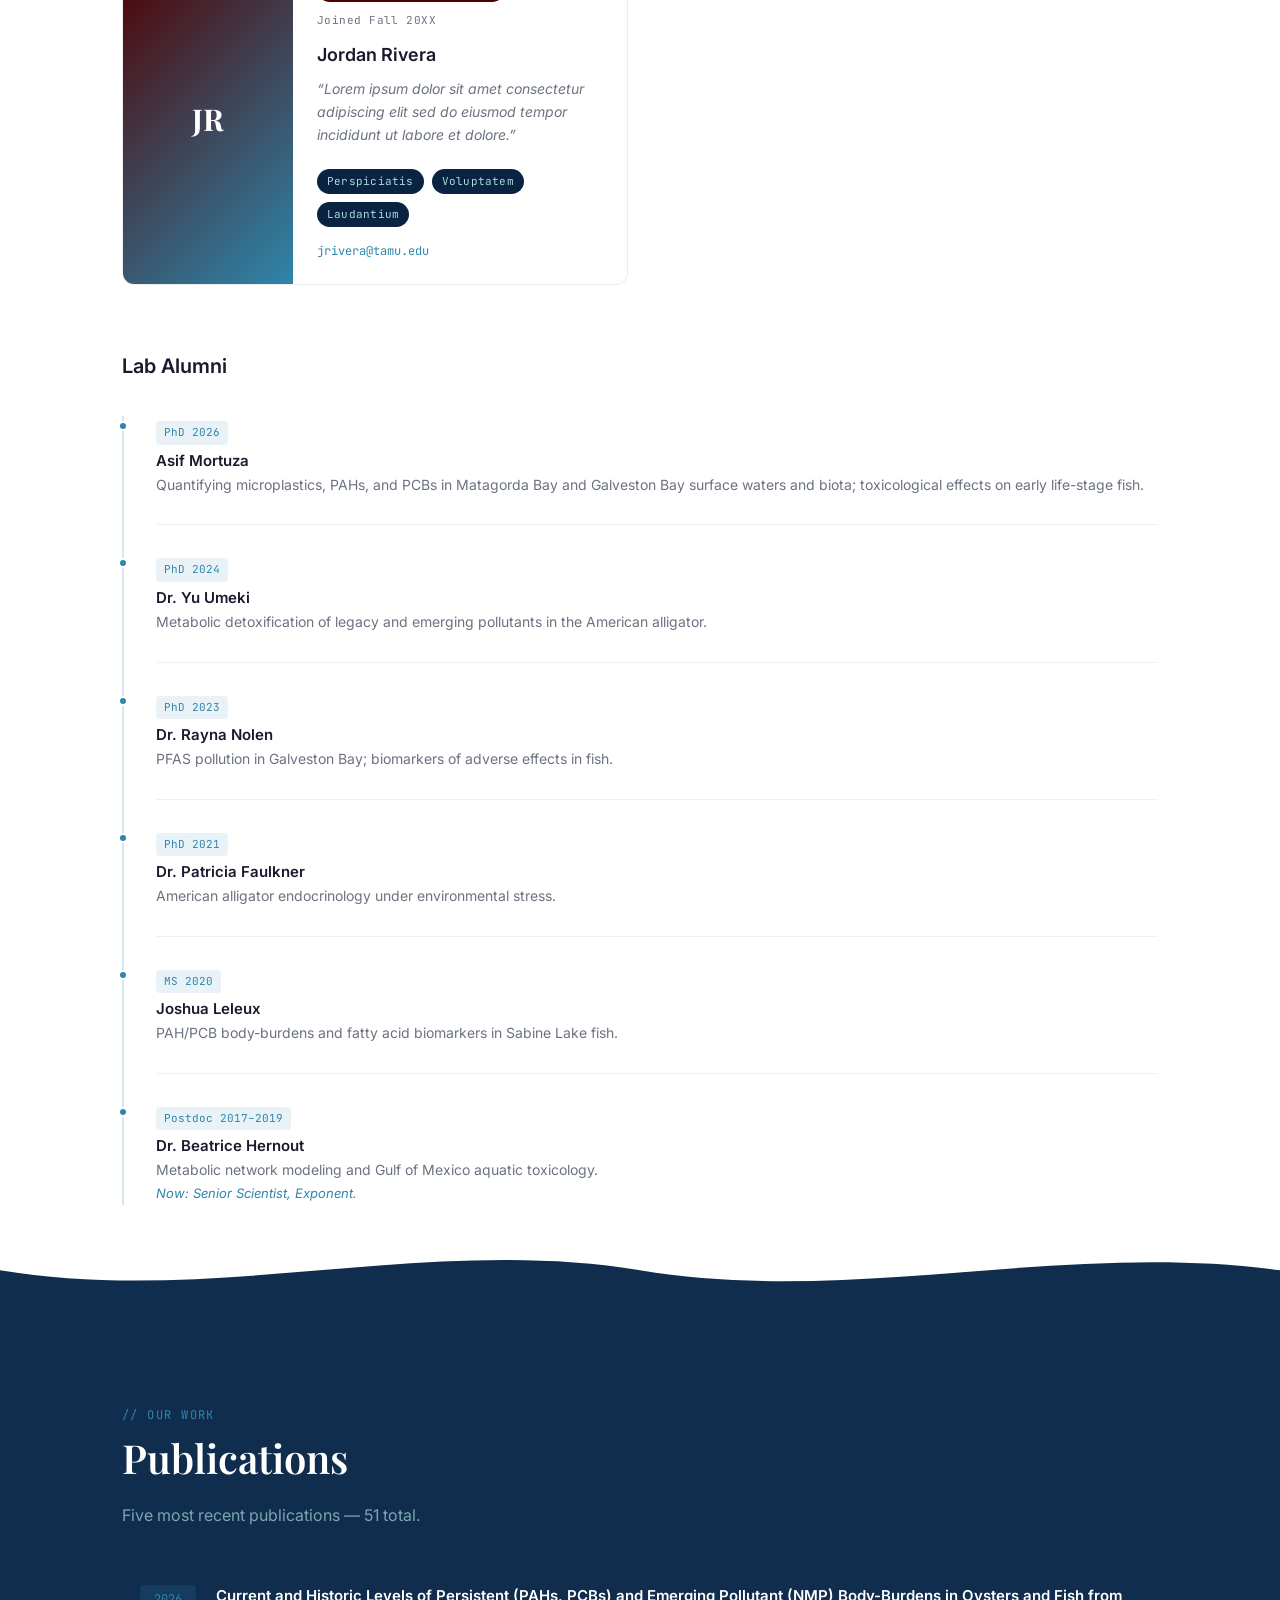
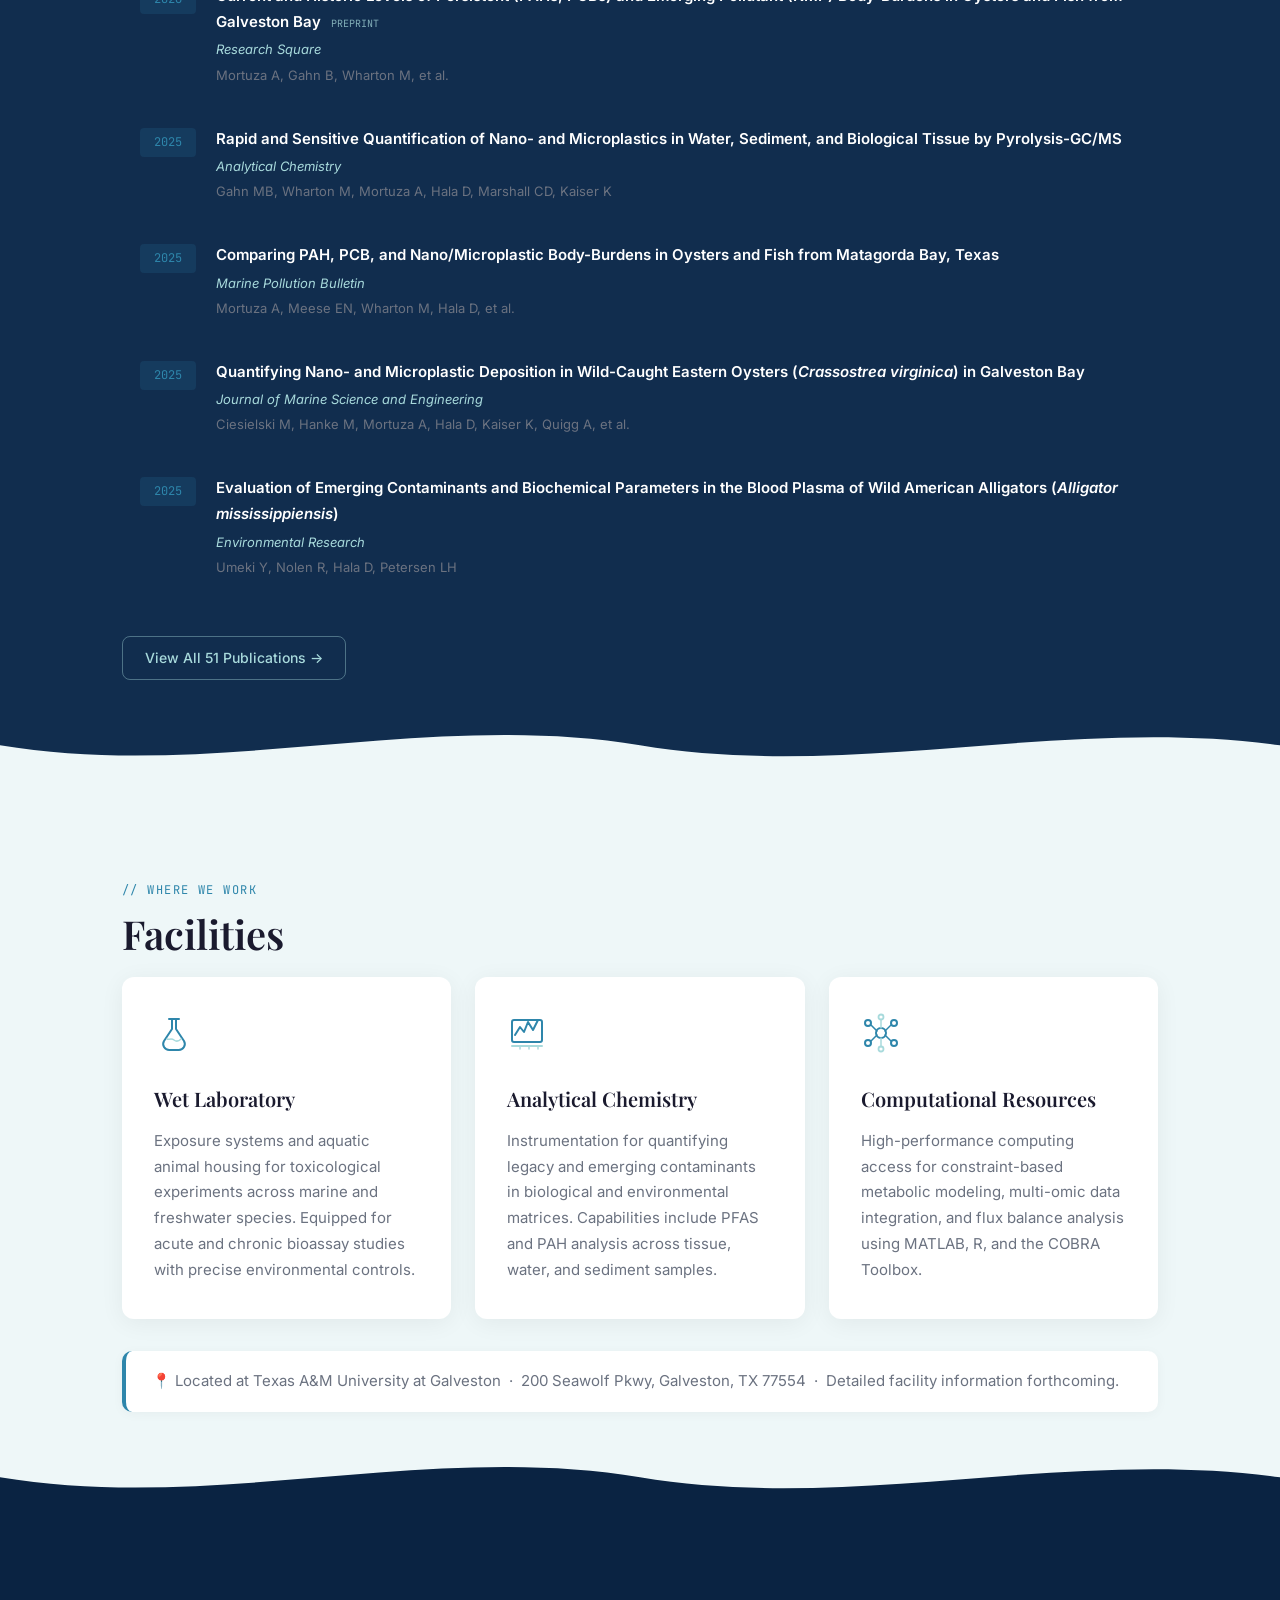
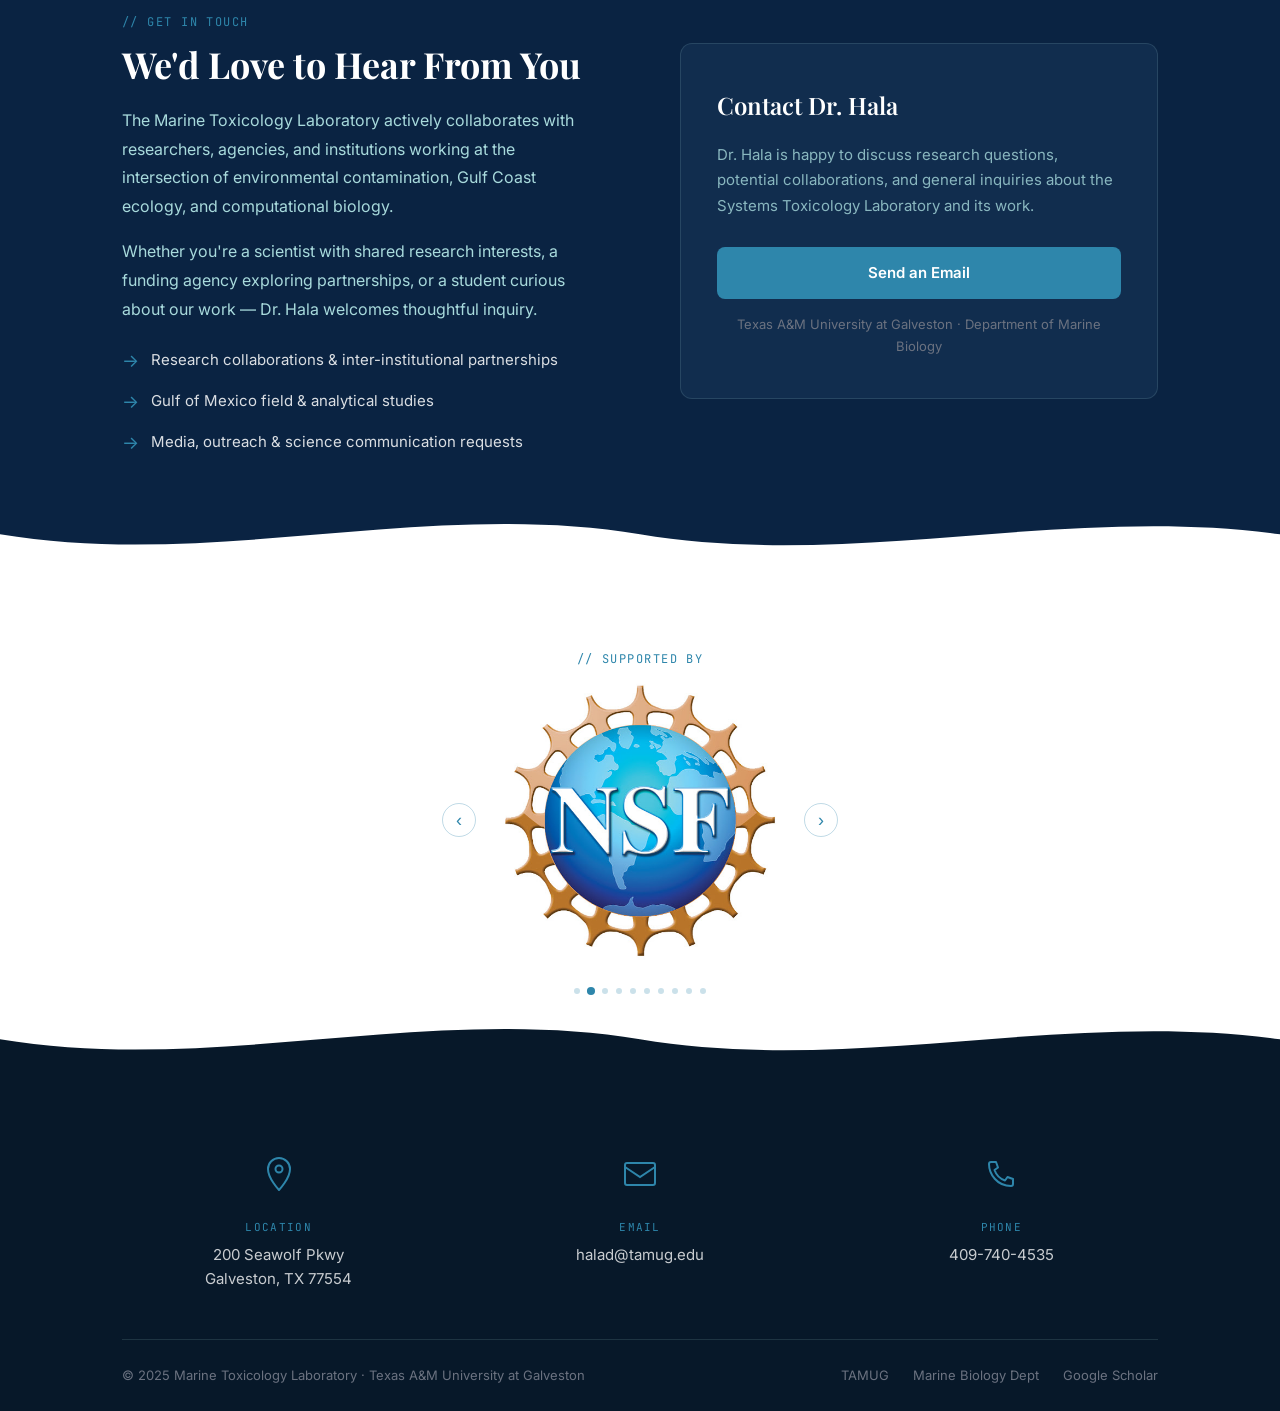
==== commit c3e14d82: "Horizontal photo member cards; Benji bio gallery; sponsors heading removed + bigger logos; color flo" ====
--- a/index.html
+++ b/index.html
@@ -318,7 +318,7 @@
   </div>
   <div class="wave-divider" aria-hidden="true">
     <svg viewBox="0 0 1440 82" xmlns="http://www.w3.org/2000/svg" preserveAspectRatio="none">
-      <path d="M0,42 C240,82 480,2 720,42 C960,82 1200,8 1440,42 L1440,82 L0,82 Z" fill="#eef7f8"/>
+      <path d="M0,42 C240,82 480,2 720,42 C960,82 1200,8 1440,42 L1440,82 L0,82 Z" fill="#ffffff"/>
     </svg>
   </div>
 </section>
@@ -403,27 +403,26 @@
     <h3 class="members-tier-heading fade-up">// Postdoctoral Researchers</h3>
     <div class="members-grid">
 
-      <!-- Dr. Zurisaday Ramírez Mendoza -->
       <div class="member-card fade-up">
-        <div class="avatar-sm" style="background:linear-gradient(135deg,#2e86ab,#071829)" aria-label="Photo coming soon for Dr. Zurisaday Ramírez Mendoza">
-          ZR
-          <span class="cam-badge" aria-hidden="true"><svg width="12" height="10" viewBox="0 0 12 10" fill="none"><rect x="1" y="3" width="10" height="7" rx="1" stroke="#6b7280" stroke-width="1.2"/><path d="M4 3V2a2 2 0 0 1 4 0v1" stroke="#6b7280" stroke-width="1.2"/><circle cx="6" cy="6.5" r="1.5" stroke="#6b7280" stroke-width="1.2"/></svg></span>
-          <span class="photo-tip">Photo coming soon</span>
-        </div>
-        <div class="member-meta-row">
-          <span class="role-badge">Postdoctoral Researcher</span>
-          <span class="member-joined">Joining Fall 2026</span>
-        </div>
-        <div class="member-name">Dr. Zurisaday Ramírez Mendoza</div>
-        <p class="member-research">Lorem ipsum dolor sit amet consectetur adipiscing elit sed do eiusmod tempor incididunt ut labore et dolore magna.</p>
-        <div class="member-keywords">
-          <span class="mkw">Lorem</span>
-          <span class="mkw">Ipsum</span>
-          <span class="mkw">Dolor</span>
-          <span class="mkw">Amet</span>
-        </div>
-        <div class="member-footer">
-          <a href="mailto:zramirez@tamu.edu" class="member-email">zramirez@tamu.edu</a>
+        <div class="member-photo-col">
+          <div class="member-photo-placeholder" style="background:linear-gradient(135deg,#2e86ab,#071829)">ZR</div>
+        </div>
+        <div class="member-info-col">
+          <div class="member-meta-row">
+            <span class="role-badge">Postdoctoral Researcher</span>
+            <span class="member-joined">Joining Fall 2026</span>
+          </div>
+          <div class="member-name">Dr. Zurisaday Ramírez Mendoza</div>
+          <p class="member-research">Lorem ipsum dolor sit amet consectetur adipiscing elit sed do eiusmod tempor incididunt ut labore et dolore magna.</p>
+          <div class="member-keywords">
+            <span class="mkw">Lorem</span>
+            <span class="mkw">Ipsum</span>
+            <span class="mkw">Dolor</span>
+            <span class="mkw">Amet</span>
+          </div>
+          <div class="member-footer">
+            <a href="mailto:zramirez@tamu.edu" class="member-email">zramirez@tamu.edu</a>
+          </div>
         </div>
       </div>
 
@@ -433,28 +432,27 @@
     <h3 class="members-tier-heading fade-up">// PhD Candidates</h3>
     <div class="members-grid">
 
-      <!-- Olivia Thibault -->
       <div class="member-card fade-up">
-        <div class="avatar-sm" style="background:linear-gradient(135deg,#2e86ab,#0a2342)" aria-label="Photo coming soon for Olivia Thibault">
-          OT
-          <span class="cam-badge" aria-hidden="true"><svg width="12" height="10" viewBox="0 0 12 10" fill="none"><rect x="1" y="3" width="10" height="7" rx="1" stroke="#6b7280" stroke-width="1.2"/><path d="M4 3V2a2 2 0 0 1 4 0v1" stroke="#6b7280" stroke-width="1.2"/><circle cx="6" cy="6.5" r="1.5" stroke="#6b7280" stroke-width="1.2"/></svg></span>
-          <span class="photo-tip">Photo coming soon</span>
-        </div>
-        <div class="member-meta-row">
-          <span class="role-badge">PhD Candidate</span>
-          <span class="member-joined">Joined Fall 20XX</span>
-        </div>
-        <div class="member-name">Olivia Thibault</div>
-        <p class="member-research">Studying reproductive endocrinology and metabolic physiology of southern flounder, co-mentored with Dr. Lene Petersen.</p>
-        <div class="member-keywords">
-          <span class="mkw">Lorem</span>
-          <span class="mkw">Ipsum</span>
-          <span class="mkw">Dolor</span>
-          <span class="mkw">Amet</span>
-        </div>
-        <div class="member-footer">
-          <a href="mailto:livi73@tamu.edu" class="member-email">livi73@tamu.edu</a>
-          <a href="bios/olivia-thibault.html" class="btn-bio">Full Profile →</a>
+        <div class="member-photo-col">
+          <div class="member-photo-placeholder" style="background:linear-gradient(135deg,#2e86ab,#0a2342)">OT</div>
+        </div>
+        <div class="member-info-col">
+          <div class="member-meta-row">
+            <span class="role-badge">PhD Candidate</span>
+            <span class="member-joined">Joined Fall 20XX</span>
+          </div>
+          <div class="member-name">Olivia Thibault</div>
+          <p class="member-research">Studying reproductive endocrinology and metabolic physiology of southern flounder, co-mentored with Dr. Lene Petersen.</p>
+          <div class="member-keywords">
+            <span class="mkw">Lorem</span>
+            <span class="mkw">Ipsum</span>
+            <span class="mkw">Dolor</span>
+            <span class="mkw">Amet</span>
+          </div>
+          <div class="member-footer">
+            <a href="mailto:livi73@tamu.edu" class="member-email">livi73@tamu.edu</a>
+            <a href="bios/olivia-thibault.html" class="btn-bio">Full Profile →</a>
+          </div>
         </div>
       </div>
 
@@ -464,149 +462,147 @@
     <h3 class="members-tier-heading fade-up">// PhD Students</h3>
     <div class="members-grid">
 
-      <!-- Daniel Kemp -->
       <div class="member-card fade-up">
-        <div class="avatar-sm" style="background:linear-gradient(135deg,#2e86ab,#500000)" aria-label="Photo coming soon for Daniel Kemp">
-          DK
-          <span class="cam-badge" aria-hidden="true"><svg width="12" height="10" viewBox="0 0 12 10" fill="none"><rect x="1" y="3" width="10" height="7" rx="1" stroke="#6b7280" stroke-width="1.2"/><path d="M4 3V2a2 2 0 0 1 4 0v1" stroke="#6b7280" stroke-width="1.2"/><circle cx="6" cy="6.5" r="1.5" stroke="#6b7280" stroke-width="1.2"/></svg></span>
-          <span class="photo-tip">Photo coming soon</span>
-        </div>
-        <div class="member-meta-row">
-          <span class="role-badge">PhD Student</span>
-          <span class="member-joined">Joined Fall 20XX</span>
-        </div>
-        <div class="member-name">Daniel Kemp</div>
-        <p class="member-research">Investigating developmental bioenergetics and physiology of larval southern flounder, co-mentored with Dr. Lene Petersen.</p>
-        <div class="member-keywords">
-          <span class="mkw">Consectetur</span>
-          <span class="mkw">Adipiscing</span>
-          <span class="mkw">Elit</span>
-          <span class="mkw">Sed</span>
-        </div>
-        <div class="member-footer">
-          <a href="mailto:danielkemp@tamu.edu" class="member-email">danielkemp@tamu.edu</a>
-          <a href="bios/daniel-kemp.html" class="btn-bio">Full Profile →</a>
-        </div>
-      </div>
-
-      <!-- Carle Dugan -->
+        <div class="member-photo-col">
+          <div class="member-photo-placeholder" style="background:linear-gradient(135deg,#2e86ab,#500000)">DK</div>
+        </div>
+        <div class="member-info-col">
+          <div class="member-meta-row">
+            <span class="role-badge">PhD Student</span>
+            <span class="member-joined">Joined Fall 20XX</span>
+          </div>
+          <div class="member-name">Daniel Kemp</div>
+          <p class="member-research">Investigating developmental bioenergetics and physiology of larval southern flounder, co-mentored with Dr. Lene Petersen.</p>
+          <div class="member-keywords">
+            <span class="mkw">Consectetur</span>
+            <span class="mkw">Adipiscing</span>
+            <span class="mkw">Elit</span>
+            <span class="mkw">Sed</span>
+          </div>
+          <div class="member-footer">
+            <a href="mailto:danielkemp@tamu.edu" class="member-email">danielkemp@tamu.edu</a>
+            <a href="bios/daniel-kemp.html" class="btn-bio">Full Profile →</a>
+          </div>
+        </div>
+      </div>
+
       <div class="member-card fade-up">
-        <div class="avatar-sm" style="background:linear-gradient(135deg,#0a2342,#2e86ab)" aria-label="Photo coming soon for Carle Dugan">
-          CD
-          <span class="cam-badge" aria-hidden="true"><svg width="12" height="10" viewBox="0 0 12 10" fill="none"><rect x="1" y="3" width="10" height="7" rx="1" stroke="#6b7280" stroke-width="1.2"/><path d="M4 3V2a2 2 0 0 1 4 0v1" stroke="#6b7280" stroke-width="1.2"/><circle cx="6" cy="6.5" r="1.5" stroke="#6b7280" stroke-width="1.2"/></svg></span>
-          <span class="photo-tip">Photo coming soon</span>
-        </div>
-        <div class="member-meta-row">
-          <span class="role-badge">PhD Student</span>
-          <span class="member-joined">Joined Fall 20XX</span>
-        </div>
-        <div class="member-name">Carle Dugan</div>
-        <p class="member-research">Mapping the susceptibility of reproductive transcriptional networks to endocrine disrupting chemicals using zebrafish as a model organism.</p>
-        <div class="member-keywords">
-          <span class="mkw">Eiusmod</span>
-          <span class="mkw">Tempor</span>
-          <span class="mkw">Labore</span>
-          <span class="mkw">Dolore</span>
-        </div>
-        <div class="member-footer">
-          <a href="mailto:carle.dugan@tamu.edu" class="member-email">carle.dugan@tamu.edu</a>
-          <a href="bios/carle-dugan.html" class="btn-bio">Full Profile →</a>
-        </div>
-      </div>
-
-      <!-- Kylee Patterson -->
+        <div class="member-photo-col">
+          <div class="member-photo-placeholder" style="background:linear-gradient(135deg,#0a2342,#2e86ab)">CD</div>
+        </div>
+        <div class="member-info-col">
+          <div class="member-meta-row">
+            <span class="role-badge">PhD Student</span>
+            <span class="member-joined">Joined Fall 20XX</span>
+          </div>
+          <div class="member-name">Carle Dugan</div>
+          <p class="member-research">Mapping the susceptibility of reproductive transcriptional networks to endocrine disrupting chemicals using zebrafish as a model organism.</p>
+          <div class="member-keywords">
+            <span class="mkw">Eiusmod</span>
+            <span class="mkw">Tempor</span>
+            <span class="mkw">Labore</span>
+            <span class="mkw">Dolore</span>
+          </div>
+          <div class="member-footer">
+            <a href="mailto:carle.dugan@tamu.edu" class="member-email">carle.dugan@tamu.edu</a>
+            <a href="bios/carle-dugan.html" class="btn-bio">Full Profile →</a>
+          </div>
+        </div>
+      </div>
+
       <div class="member-card fade-up">
-        <div class="avatar-sm" style="background:linear-gradient(135deg,#a8dadc,#2e86ab)" aria-label="Photo coming soon for Kylee Patterson">
-          KP
-          <span class="cam-badge" aria-hidden="true"><svg width="12" height="10" viewBox="0 0 12 10" fill="none"><rect x="1" y="3" width="10" height="7" rx="1" stroke="#6b7280" stroke-width="1.2"/><path d="M4 3V2a2 2 0 0 1 4 0v1" stroke="#6b7280" stroke-width="1.2"/><circle cx="6" cy="6.5" r="1.5" stroke="#6b7280" stroke-width="1.2"/></svg></span>
-          <span class="photo-tip">Photo coming soon</span>
-        </div>
-        <div class="member-meta-row">
-          <span class="role-badge">PhD Student</span>
-          <span class="member-joined">Joined Fall 20XX</span>
-        </div>
-        <div class="member-name">Kylee Patterson</div>
-        <p class="member-research">Using metabolomics and microrespirometry to characterize how PFAS mixtures affect metabolic physiology of larval and juvenile sheepshead minnows.</p>
-        <div class="member-keywords">
-          <span class="mkw">Magna</span>
-          <span class="mkw">Aliqua</span>
-          <span class="mkw">Enim</span>
-          <span class="mkw">Nostrud</span>
-        </div>
-        <div class="member-footer">
-          <a href="mailto:kylee.patterson@tamu.edu" class="member-email">kylee.patterson@tamu.edu</a>
-          <a href="bios/kylee-patterson.html" class="btn-bio">Full Profile →</a>
-        </div>
-      </div>
-
-      <!-- Joslyn Kent -->
+        <div class="member-photo-col">
+          <div class="member-photo-placeholder" style="background:linear-gradient(135deg,#a8dadc,#2e86ab)">KP</div>
+        </div>
+        <div class="member-info-col">
+          <div class="member-meta-row">
+            <span class="role-badge">PhD Student</span>
+            <span class="member-joined">Joined Fall 20XX</span>
+          </div>
+          <div class="member-name">Kylee Patterson</div>
+          <p class="member-research">Using metabolomics and microrespirometry to characterize how PFAS mixtures affect metabolic physiology of larval and juvenile sheepshead minnows.</p>
+          <div class="member-keywords">
+            <span class="mkw">Magna</span>
+            <span class="mkw">Aliqua</span>
+            <span class="mkw">Enim</span>
+            <span class="mkw">Nostrud</span>
+          </div>
+          <div class="member-footer">
+            <a href="mailto:kylee.patterson@tamu.edu" class="member-email">kylee.patterson@tamu.edu</a>
+            <a href="bios/kylee-patterson.html" class="btn-bio">Full Profile →</a>
+          </div>
+        </div>
+      </div>
+
       <div class="member-card fade-up">
-        <div class="avatar-sm" style="background:linear-gradient(135deg,#112d4e,#a8dadc)" aria-label="Photo coming soon for Joslyn Kent">
-          JK
-          <span class="cam-badge" aria-hidden="true"><svg width="12" height="10" viewBox="0 0 12 10" fill="none"><rect x="1" y="3" width="10" height="7" rx="1" stroke="#6b7280" stroke-width="1.2"/><path d="M4 3V2a2 2 0 0 1 4 0v1" stroke="#6b7280" stroke-width="1.2"/><circle cx="6" cy="6.5" r="1.5" stroke="#6b7280" stroke-width="1.2"/></svg></span>
-          <span class="photo-tip">Photo coming soon</span>
-        </div>
-        <div class="member-meta-row">
-          <span class="role-badge">PhD Student</span>
-          <span class="member-joined">Joined Fall 20XX</span>
-        </div>
-        <div class="member-name">Joslyn Kent</div>
-        <p class="member-research">Assessing PFAS body-burdens in fish and marine mammals and applying metabolomics to understand physiological effects of high contaminant loads.</p>
-        <div class="member-keywords">
-          <span class="mkw">Aliquip</span>
-          <span class="mkw">Commodo</span>
-          <span class="mkw">Aute</span>
-          <span class="mkw">Irure</span>
-        </div>
-        <div class="member-footer">
-          <a href="mailto:joslynkent@tamu.edu" class="member-email">joslynkent@tamu.edu</a>
-          <a href="bios/joslyn-kent.html" class="btn-bio">Full Profile →</a>
-        </div>
-      </div>
-
-      <!-- M. Chase Lawson -->
+        <div class="member-photo-col">
+          <div class="member-photo-placeholder" style="background:linear-gradient(135deg,#112d4e,#a8dadc)">JK</div>
+        </div>
+        <div class="member-info-col">
+          <div class="member-meta-row">
+            <span class="role-badge">PhD Student</span>
+            <span class="member-joined">Joined Fall 20XX</span>
+          </div>
+          <div class="member-name">Joslyn Kent</div>
+          <p class="member-research">Assessing PFAS body-burdens in fish and marine mammals and applying metabolomics to understand physiological effects of high contaminant loads.</p>
+          <div class="member-keywords">
+            <span class="mkw">Aliquip</span>
+            <span class="mkw">Commodo</span>
+            <span class="mkw">Aute</span>
+            <span class="mkw">Irure</span>
+          </div>
+          <div class="member-footer">
+            <a href="mailto:joslynkent@tamu.edu" class="member-email">joslynkent@tamu.edu</a>
+            <a href="bios/joslyn-kent.html" class="btn-bio">Full Profile →</a>
+          </div>
+        </div>
+      </div>
+
       <div class="member-card fade-up">
-        <div class="avatar-sm" style="background:linear-gradient(135deg,#500000,#c9a227)" aria-label="Photo coming soon for M. Chase Lawson">
-          CL
-          <span class="cam-badge" aria-hidden="true"><svg width="12" height="10" viewBox="0 0 12 10" fill="none"><rect x="1" y="3" width="10" height="7" rx="1" stroke="#6b7280" stroke-width="1.2"/><path d="M4 3V2a2 2 0 0 1 4 0v1" stroke="#6b7280" stroke-width="1.2"/><circle cx="6" cy="6.5" r="1.5" stroke="#6b7280" stroke-width="1.2"/></svg></span>
-          <span class="photo-tip">Photo coming soon</span>
-        </div>
-        <div class="member-meta-row">
-          <span class="role-badge">PhD Student</span>
-          <span class="member-joined">Joined Fall 2025</span>
-        </div>
-        <div class="member-name">M. Chase Lawson</div>
-        <p class="member-research">Quantifying PAH and PCB body-burdens in fish and marine mammals across the northwestern Gulf of Mexico.</p>
-        <div class="member-keywords">
-          <span class="mkw">Voluptate</span>
-          <span class="mkw">Cillum</span>
-          <span class="mkw">Fugiat</span>
-          <span class="mkw">Nulla</span>
-        </div>
-        <div class="member-footer">
-          <a href="mailto:chase.lawson@tamu.edu" class="member-email">chase.lawson@tamu.edu</a>
-          <a href="bios/chase-lawson.html" class="btn-bio">Full Profile →</a>
-        </div>
-      </div>
-
-      <!-- Benji Lamp -->
+        <div class="member-photo-col">
+          <div class="member-photo-placeholder" style="background:linear-gradient(135deg,#500000,#c9a227)">CL</div>
+        </div>
+        <div class="member-info-col">
+          <div class="member-meta-row">
+            <span class="role-badge">PhD Student</span>
+            <span class="member-joined">Joined Fall 2025</span>
+          </div>
+          <div class="member-name">M. Chase Lawson</div>
+          <p class="member-research">Quantifying PAH and PCB body-burdens in fish and marine mammals across the northwestern Gulf of Mexico.</p>
+          <div class="member-keywords">
+            <span class="mkw">Voluptate</span>
+            <span class="mkw">Cillum</span>
+            <span class="mkw">Fugiat</span>
+            <span class="mkw">Nulla</span>
+          </div>
+          <div class="member-footer">
+            <a href="mailto:chase.lawson@tamu.edu" class="member-email">chase.lawson@tamu.edu</a>
+            <a href="bios/chase-lawson.html" class="btn-bio">Full Profile →</a>
+          </div>
+        </div>
+      </div>
+
       <div class="member-card fade-up">
-        <div class="avatar-sm" style="background:url('Images/Benji/Grad_Photo.jpeg') center/cover" aria-label="Benji Lamp"></div>
-        <div class="member-meta-row">
-          <span class="role-badge">PhD Student</span>
-          <span class="member-joined">Joined Fall 2025</span>
-        </div>
-        <div class="member-name">Benji Lamp</div>
-        <p class="member-research">Integrating transcriptomics and metabolomics into context-specific zebrafish genome-scale metabolic models to mechanistically study PAH toxicity under varying environmental light conditions.</p>
-        <div class="member-keywords">
-          <span class="mkw">Occaecat</span>
-          <span class="mkw">Cupidatat</span>
-          <span class="mkw">Proident</span>
-          <span class="mkw">Culpa</span>
-        </div>
-        <div class="member-footer">
-          <a href="mailto:blamp23@tamu.edu" class="member-email">blamp23@tamu.edu</a>
-          <a href="bios/benjamin-lamp.html" class="btn-bio">Full Profile →</a>
+        <div class="member-photo-col">
+          <img src="Images/Benji/Grad_Photo.jpeg" alt="Benji Lamp" class="member-photo-img" />
+        </div>
+        <div class="member-info-col">
+          <div class="member-meta-row">
+            <span class="role-badge">PhD Student</span>
+            <span class="member-joined">Joined Fall 2025</span>
+          </div>
+          <div class="member-name">Benji Lamp</div>
+          <p class="member-research">Integrating transcriptomics and metabolomics into context-specific zebrafish genome-scale metabolic models to mechanistically study PAH toxicity under varying environmental light conditions.</p>
+          <div class="member-keywords">
+            <span class="mkw">Occaecat</span>
+            <span class="mkw">Cupidatat</span>
+            <span class="mkw">Proident</span>
+            <span class="mkw">Culpa</span>
+          </div>
+          <div class="member-footer">
+            <a href="mailto:blamp23@tamu.edu" class="member-email">blamp23@tamu.edu</a>
+            <a href="bios/benjamin-lamp.html" class="btn-bio">Full Profile →</a>
+          </div>
         </div>
       </div>
 
@@ -616,26 +612,25 @@
     <h3 class="members-tier-heading fade-up">// Undergraduates &amp; Interns</h3>
     <div class="members-grid">
 
-      <!-- Jordan Rivera -->
       <div class="member-card fade-up">
-        <div class="avatar-sm" style="background:linear-gradient(135deg,#500000,#2e86ab)" aria-label="Photo coming soon for Jordan Rivera">
-          JR
-          <span class="cam-badge" aria-hidden="true"><svg width="12" height="10" viewBox="0 0 12 10" fill="none"><rect x="1" y="3" width="10" height="7" rx="1" stroke="#6b7280" stroke-width="1.2"/><path d="M4 3V2a2 2 0 0 1 4 0v1" stroke="#6b7280" stroke-width="1.2"/><circle cx="6" cy="6.5" r="1.5" stroke="#6b7280" stroke-width="1.2"/></svg></span>
-          <span class="photo-tip">Photo coming soon</span>
-        </div>
-        <div class="member-meta-row">
-          <span class="role-badge">Undergraduate Researcher</span>
-          <span class="member-joined">Joined Fall 20XX</span>
-        </div>
-        <div class="member-name">Jordan Rivera</div>
-        <p class="member-research">Lorem ipsum dolor sit amet consectetur adipiscing elit sed do eiusmod tempor incididunt ut labore et dolore.</p>
-        <div class="member-keywords">
-          <span class="mkw">Perspiciatis</span>
-          <span class="mkw">Voluptatem</span>
-          <span class="mkw">Laudantium</span>
-        </div>
-        <div class="member-footer">
-          <a href="mailto:jrivera@tamu.edu" class="member-email">jrivera@tamu.edu</a>
+        <div class="member-photo-col">
+          <div class="member-photo-placeholder" style="background:linear-gradient(135deg,#500000,#2e86ab)">JR</div>
+        </div>
+        <div class="member-info-col">
+          <div class="member-meta-row">
+            <span class="role-badge">Undergraduate Researcher</span>
+            <span class="member-joined">Joined Fall 20XX</span>
+          </div>
+          <div class="member-name">Jordan Rivera</div>
+          <p class="member-research">Lorem ipsum dolor sit amet consectetur adipiscing elit sed do eiusmod tempor incididunt ut labore et dolore.</p>
+          <div class="member-keywords">
+            <span class="mkw">Perspiciatis</span>
+            <span class="mkw">Voluptatem</span>
+            <span class="mkw">Laudantium</span>
+          </div>
+          <div class="member-footer">
+            <a href="mailto:jrivera@tamu.edu" class="member-email">jrivera@tamu.edu</a>
+          </div>
         </div>
       </div>
 
@@ -747,7 +742,7 @@
   </div>
   <div class="wave-divider" aria-hidden="true">
     <svg viewBox="0 0 1440 82" xmlns="http://www.w3.org/2000/svg" preserveAspectRatio="none">
-      <path d="M0,42 C240,82 480,2 720,42 C960,82 1200,8 1440,42 L1440,82 L0,82 Z" fill="#ffffff"/>
+      <path d="M0,42 C240,82 480,2 720,42 C960,82 1200,8 1440,42 L1440,82 L0,82 Z" fill="#eef7f8"/>
     </svg>
   </div>
 </section>
@@ -868,7 +863,7 @@
   </div>
   <div class="wave-divider" aria-hidden="true">
     <svg viewBox="0 0 1440 82" xmlns="http://www.w3.org/2000/svg" preserveAspectRatio="none">
-      <path d="M0,42 C240,82 480,2 720,42 C960,82 1200,8 1440,42 L1440,82 L0,82 Z" fill="#f8f5f0"/>
+      <path d="M0,42 C240,82 480,2 720,42 C960,82 1200,8 1440,42 L1440,82 L0,82 Z" fill="#ffffff"/>
     </svg>
   </div>
 </section>
@@ -883,7 +878,6 @@
   <div class="container">
     <div class="fade-up" style="text-align:center;">
       <p class="section-label" style="justify-content:center;display:flex;">// supported by</p>
-      <h2 class="section-title" id="sponsors-h2" style="color:var(--text-dark);">Funding &amp; Support</h2>
     </div>
     <div class="sponsors-carousel fade-up">
       <div class="sponsor-nav">
--- a/styles.css
+++ b/styles.css
@@ -566,7 +566,7 @@
    PEOPLE
 ============================================= */
 #people {
-  background: #eef7f8;
+  background: var(--white);
   padding: 100px 0;
   position: relative;
 }
@@ -691,10 +691,51 @@
   background: var(--white);
   border-radius: 12px;
   border: 1px solid rgba(0,0,0,0.07);
-  padding: 1.75rem 1.75rem 1.75rem 2rem;
+  display: flex;
+  flex-direction: row;
   transition: border-color 0.2s ease, box-shadow 0.2s ease, transform 0.2s ease;
   position: relative;
   overflow: hidden;
+}
+
+.member-photo-col {
+  width: 170px;
+  flex-shrink: 0;
+  overflow: hidden;
+}
+
+.member-photo-img {
+  width: 100%;
+  height: 100%;
+  object-fit: cover;
+  display: block;
+}
+
+.member-photo-placeholder {
+  width: 100%;
+  height: 100%;
+  min-height: 210px;
+  display: flex;
+  align-items: center;
+  justify-content: center;
+  font-family: 'Playfair Display', serif;
+  font-size: 30px;
+  color: #fff;
+  font-weight: 700;
+}
+
+.member-info-col {
+  flex: 1;
+  padding: 1.4rem 1.4rem 1.4rem 1.5rem;
+  display: flex;
+  flex-direction: column;
+  min-width: 0;
+}
+
+@media (max-width: 600px) {
+  .member-card { flex-direction: column; }
+  .member-photo-col { width: 100%; height: 200px; }
+  .member-photo-placeholder { min-height: 200px; }
 }
 /* Teal left accent bar — appears on hover */
 .member-card::before {
@@ -1091,7 +1132,7 @@
    FACILITIES
 ============================================= */
 #facilities {
-  background: var(--white);
+  background: #eef7f8;
   padding: 100px 0;
   position: relative;
 }
@@ -1213,7 +1254,7 @@
    SPONSORS / FUNDING
 ============================================= */
 #sponsors {
-  background: var(--sand);
+  background: var(--white);
   padding: 80px 0;
   position: relative;
 }
@@ -1228,8 +1269,8 @@
 /* Fixed square stage — images sit on top of each other */
 .sponsors-stage {
   position: relative;
-  width: 200px;
-  height: 200px;
+  width: 280px;
+  height: 280px;
 }
 
 /* Each logo: fills the square, no cropping */
@@ -1464,6 +1505,24 @@
 }
 .bio-email-line a:hover { color: var(--navy); }
 
+.bio-gallery {
+  display: grid;
+  grid-template-columns: repeat(2, 1fr);
+  gap: 0.75rem;
+  margin: 1.25rem 0 2rem;
+}
+.bio-gallery-img {
+  width: 100%;
+  height: 260px;
+  object-fit: cover;
+  border-radius: 8px;
+  display: block;
+}
+@media (max-width: 600px) {
+  .bio-gallery { grid-template-columns: 1fr; }
+  .bio-gallery-img { height: 220px; }
+}
+
 /* =============================================
    PUBLICATIONS PAGE (publications.html)
 ============================================= */
